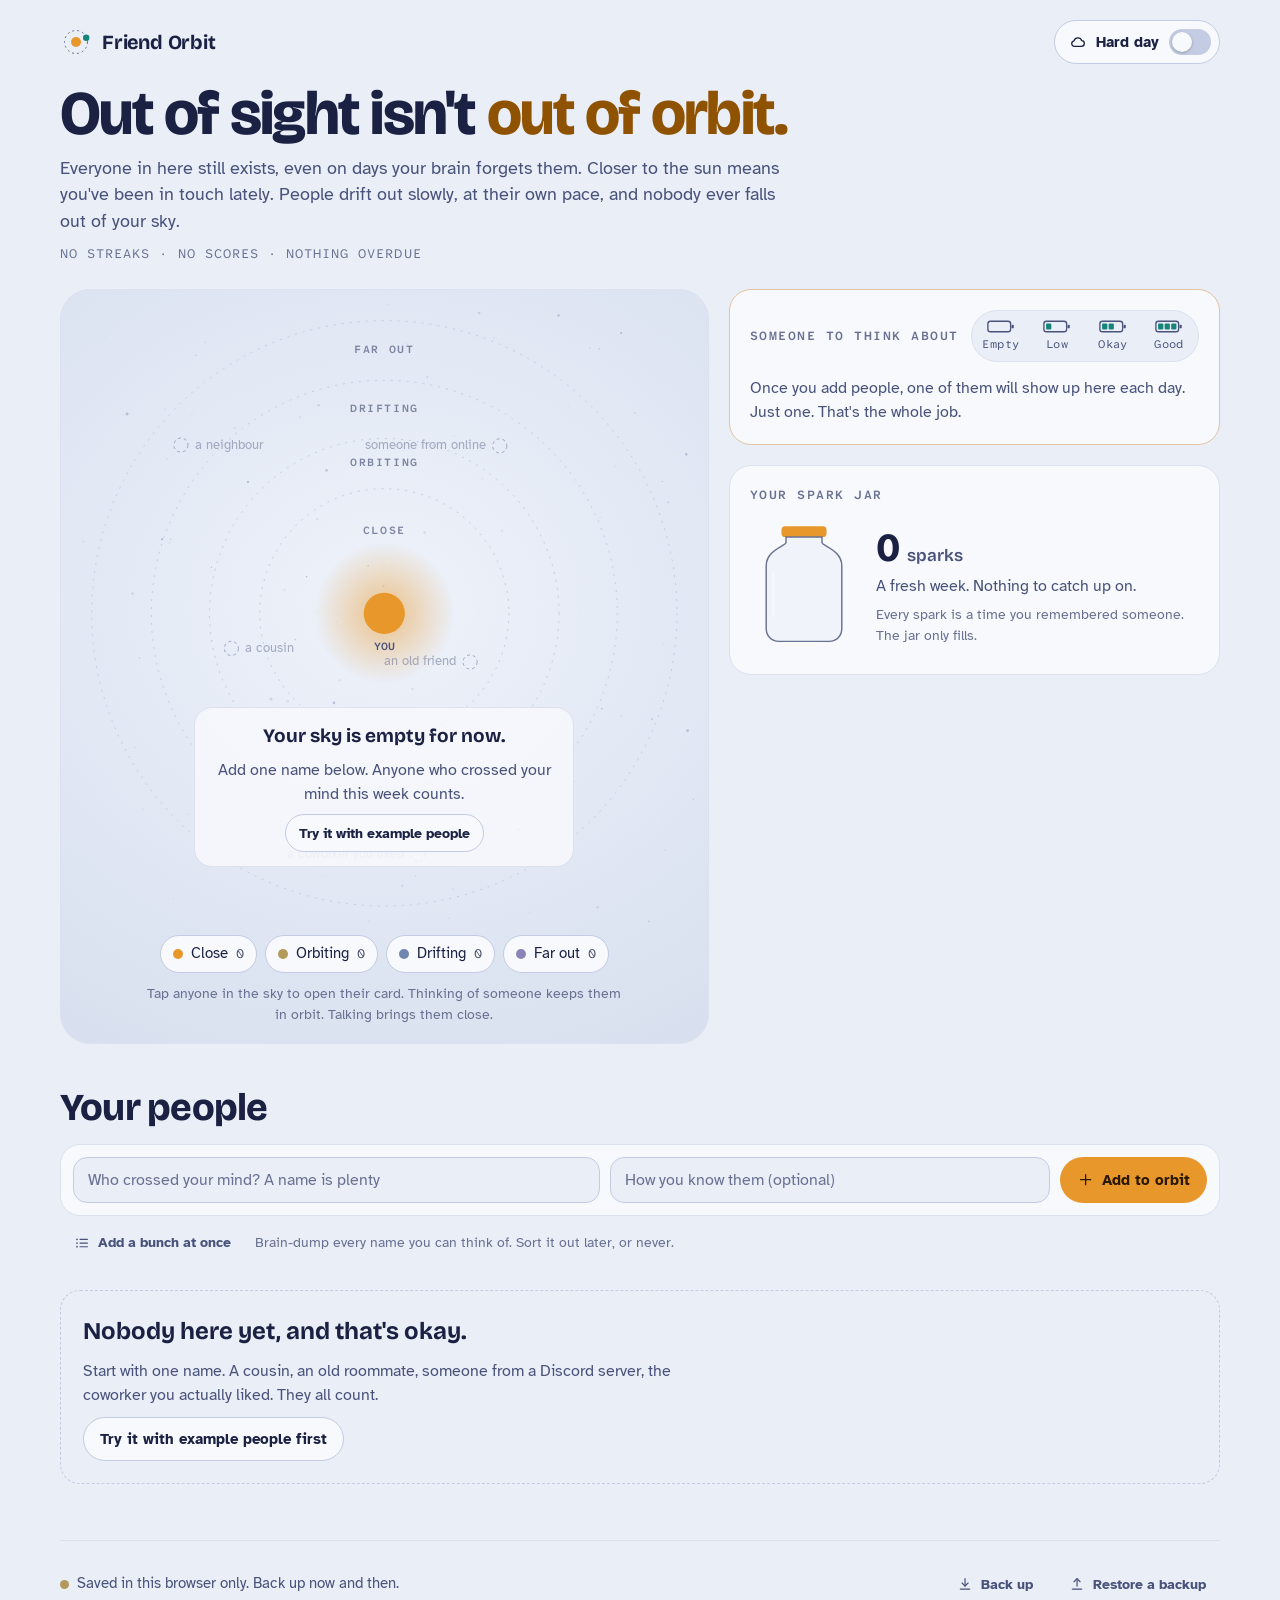
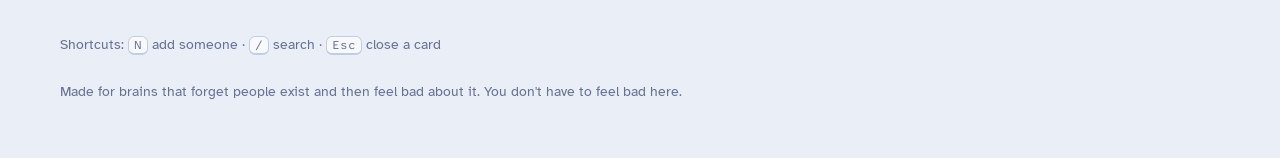
==== friend-orbit/index.html @ b27f3b79 "feat(friend-orbit): make it an installable offline app Turns Friend Orbit into a Progressive Web App" ====
<!DOCTYPE html>
<html lang="en">
<head>
<meta charset="UTF-8">
<meta name="viewport" content="width=device-width, initial-scale=1, viewport-fit=cover">
<meta name="description" content="A calm, shame-free friends list. Everyone orbits you, drifts slowly, and never falls out of your sky.">
<meta name="theme-color" media="(prefers-color-scheme: light)" content="#e9eef7">
<meta name="theme-color" media="(prefers-color-scheme: dark)" content="#0b1026">
<meta name="apple-mobile-web-app-capable" content="yes">
<meta name="mobile-web-app-capable" content="yes">
<meta name="apple-mobile-web-app-title" content="Friend Orbit">
<meta name="apple-mobile-web-app-status-bar-style" content="default">
<link rel="manifest" href="manifest.webmanifest">
<link rel="icon" href="icons/icon.svg" type="image/svg+xml">
<link rel="icon" href="icons/icon-192.png" type="image/png" sizes="192x192">
<link rel="apple-touch-icon" href="icons/apple-touch-icon.png">
<title>Friend Orbit</title>
<link rel="preconnect" href="https://fonts.googleapis.com">
<link rel="preconnect" href="https://fonts.gstatic.com" crossorigin>
<link rel="stylesheet" href="https://fonts.googleapis.com/css2?family=Atkinson+Hyperlegible:ital,wght@0,400;0,700;1,400&family=Atkinson+Hyperlegible+Mono:wght@400;600&family=Bricolage+Grotesque:opsz,wght@12..96,400..800&display=swap">
<style>
/* Layout: the orbit map is the hero, one gentle nudge and the spark jar sit beside it,
   your people are listed below, and each person opens as a side sheet (a bottom sheet on phones). */
:root{
  --sky:#e9eef7; --sky-deep:#d8e0ef; --panel:#f7f9fd; --panel-2:#eef2fa;
  --ink:#1a2142; --ink-2:#48527a; --ink-3:#687191; --line:#c3cce2; --line-soft:#dbe1ee;
  --sun:#e8982a; --sun-ink:#2b1800; --sun-soft:#fbe6c4; --sun-text:#8f5200;
  --calm:#17847a; --calm-soft:#d3eeea; --rest:#6c64a0; --rest-soft:#e6e3f4;
  --danger:#a8414f;
  --z-close:#e8982a; --z-orbit:#b39a5c; --z-drift:#6f86b0; --z-far:#8a84b8;
  --sel-bg:#1f2a55; --sel-ink:#ffffff;
  --toast-bg:#1a2142; --toast-ink:#f2f4fb; --toast-act:#f6c46e;
  --star:#8d9ac2;
  --fs:58%; --fl:52%; --fl-soft:89%; --fl-ink:30%;
  --shadow:0 1px 2px rgb(26 33 66 / .06), 0 10px 28px rgb(26 33 66 / .09);
  --scrim:rgb(20 26 50 / .38);
  --font-display:"Bricolage Grotesque","Avenir Next","Segoe UI",system-ui,sans-serif;
  --font-body:"Atkinson Hyperlegible",Verdana,"Segoe UI",system-ui,sans-serif;
  --font-mono:"Atkinson Hyperlegible Mono",ui-monospace,"SF Mono",Menlo,Consolas,monospace;
}
@media (prefers-color-scheme: dark){
  :root:not([data-theme="light"]){
    --sky:#0b1026; --sky-deep:#070a1b; --panel:#131a37; --panel-2:#19224a;
    --ink:#eceffa; --ink-2:#b4bbd9; --ink-3:#8f98bd; --line:#2e3869; --line-soft:#222b56;
    --sun:#f4b44c; --sun-ink:#241500; --sun-soft:#3a2c16; --sun-text:#f7c76f;
    --calm:#6dd3c5; --calm-soft:#15383b; --rest:#aba4de; --rest-soft:#27244d;
    --danger:#f19aa6;
    --z-close:#f4b44c; --z-orbit:#d6c08a; --z-drift:#93a8d6; --z-far:#a9a3dc;
    --sel-bg:#3a4786; --sel-ink:#ffffff;
    --toast-bg:#27305f; --toast-ink:#eceffa; --toast-act:#f7c76f;
    --star:#dfe5ff;
    --fs:68%; --fl:70%; --fl-soft:25%; --fl-ink:84%;
    --shadow:0 1px 2px rgb(0 0 0 / .35), 0 12px 32px rgb(0 0 0 / .4);
    --scrim:rgb(3 5 16 / .62);
    color-scheme:dark;
  }
}
:root[data-theme="dark"]{
  --sky:#0b1026; --sky-deep:#070a1b; --panel:#131a37; --panel-2:#19224a;
  --ink:#eceffa; --ink-2:#b4bbd9; --ink-3:#8f98bd; --line:#2e3869; --line-soft:#222b56;
  --sun:#f4b44c; --sun-ink:#241500; --sun-soft:#3a2c16; --sun-text:#f7c76f;
  --calm:#6dd3c5; --calm-soft:#15383b; --rest:#aba4de; --rest-soft:#27244d;
  --danger:#f19aa6;
  --z-close:#f4b44c; --z-orbit:#d6c08a; --z-drift:#93a8d6; --z-far:#a9a3dc;
  --sel-bg:#3a4786; --sel-ink:#ffffff;
  --toast-bg:#27305f; --toast-ink:#eceffa; --toast-act:#f7c76f;
  --star:#dfe5ff;
  --fs:68%; --fl:70%; --fl-soft:25%; --fl-ink:84%;
  --shadow:0 1px 2px rgb(0 0 0 / .35), 0 12px 32px rgb(0 0 0 / .4);
  --scrim:rgb(3 5 16 / .62);
  color-scheme:dark;
}

*{box-sizing:border-box}
html{-webkit-text-size-adjust:100%}
body{margin:0;background:var(--sky);color:var(--ink);font-family:var(--font-body);font-size:16px;line-height:1.5}
[hidden]{display:none!important}
img,svg{max-width:100%}
button,input,select,textarea{font:inherit;color:inherit}
:focus-visible{outline:3px solid var(--sun);outline-offset:2px}
.sr{position:absolute!important;width:1px;height:1px;overflow:hidden;clip:rect(0 0 0 0);white-space:nowrap;margin:-1px;padding:0;border:0}
.ico{width:1.15em;height:1.15em;flex:none;fill:none;stroke:currentColor;stroke-width:1.8;stroke-linecap:round;stroke-linejoin:round;vertical-align:-.2em}

.wrap{max-width:1240px;margin:0 auto;padding-inline:clamp(16px,4vw,40px);padding-block:18px 56px}

/* top bar */
.top{display:flex;align-items:center;justify-content:space-between;gap:12px 16px;flex-wrap:wrap;padding-block:2px 18px}
.brand{display:flex;align-items:center;gap:10px;font-family:var(--font-display);font-weight:700;font-size:20px;letter-spacing:-.01em;font-variation-settings:"opsz" 28}
.brand svg{width:32px;height:32px}
.hard-toggle{display:inline-flex;align-items:center;gap:10px;min-height:44px;padding:6px 8px 6px 14px;border-radius:999px;border:1px solid var(--line);background:var(--panel);cursor:pointer;font-weight:700;font-size:15px}
.hard-toggle:hover{background:var(--panel-2)}
.hard-toggle[aria-checked="true"]{border-color:var(--calm);background:var(--calm-soft)}
.switch-ui{width:42px;height:26px;border-radius:999px;background:var(--line);position:relative;flex:none;transition:background .2s}
.switch-ui .knob,.switch .knob{position:absolute;top:3px;left:3px;width:20px;height:20px;border-radius:50%;background:var(--panel);box-shadow:0 1px 3px rgb(0 0 0 / .25);transition:transform .2s}
[aria-checked="true"] > .switch-ui{background:var(--calm)}
[aria-checked="true"] > .switch-ui .knob{transform:translateX(16px)}

/* intro */
.intro{display:grid;gap:10px;max-width:880px}
.intro h1{font-family:var(--font-display);font-weight:760;font-size:clamp(34px,5.6vw,62px);line-height:1.02;letter-spacing:-.028em;margin:0;text-wrap:balance;font-variation-settings:"opsz" 96}
.intro h1 em{font-style:normal;color:var(--sun-text)}
.intro p{margin:0;max-width:62ch;color:var(--ink-2);font-size:17.5px;text-wrap:pretty}
.intro .promise{font-family:var(--font-mono);font-size:13px;letter-spacing:.08em;text-transform:uppercase;color:var(--ink-3)}

/* stage */
.stage{display:grid;grid-template-columns:minmax(0,1.32fr) minmax(0,1fr);gap:20px;margin-top:26px;align-items:start}
.side{display:grid;gap:20px;min-width:0}
@media (max-width:940px){.stage{grid-template-columns:minmax(0,1fr)}}

.orbit-panel{position:relative;border-radius:30px;background:radial-gradient(115% 85% at 50% 42%,var(--panel-2),var(--sky-deep) 78%);border:1px solid var(--line-soft);padding:14px 14px 18px;min-width:0}
.orbit-box{position:relative;width:100%;max-width:660px;margin:0 auto;aspect-ratio:1/1}
#orbit{position:absolute;inset:0;width:100%;height:100%;display:block;touch-action:manipulation}
.orbit-tip{position:absolute;left:0;top:0;pointer-events:none;background:var(--panel);color:var(--ink);border:1px solid var(--line);border-radius:12px;padding:7px 11px;box-shadow:var(--shadow);font-size:14px;line-height:1.35;white-space:nowrap;z-index:2}
.orbit-tip b{display:block;font-family:var(--font-display);font-size:16px}
.orbit-tip span{color:var(--ink-2)}
.orbit-overlay{position:absolute;inset:auto 0 9% 0;display:flex;justify-content:center;padding-inline:12%;text-align:center;pointer-events:none}
.orbit-overlay > *{pointer-events:auto}
.ov-card{background:color-mix(in srgb,var(--panel) 88%,transparent);border:1px solid var(--line-soft);border-radius:18px;padding:14px 18px;display:grid;gap:8px;justify-items:center;max-width:380px}
.ov-card p{margin:0}
.ov-title{font-family:var(--font-display);font-weight:700;font-size:19px}
.ov-soft{color:var(--ink-2);font-family:var(--font-mono);font-size:14px;letter-spacing:.06em}
.breath{position:absolute;left:0;right:0;top:calc(50% + 17%);text-align:center;font-family:var(--font-mono);font-size:13px;letter-spacing:.16em;text-transform:uppercase;color:var(--sun-text);pointer-events:none}
.legend{display:flex;flex-wrap:wrap;gap:8px;justify-content:center;margin-top:12px}
.zchip{display:inline-flex;align-items:center;gap:8px;min-height:38px;padding:6px 12px;border-radius:999px;border:1px solid var(--line);background:var(--panel);cursor:pointer;font-size:14.5px}
.zchip:hover{background:var(--panel-2)}
.zchip[aria-pressed="true"]{background:var(--sel-bg);color:var(--sel-ink);border-color:var(--sel-bg)}
.zchip .n{font-family:var(--font-mono);font-variant-numeric:tabular-nums;font-size:13px;opacity:.8}
.zdot{width:10px;height:10px;border-radius:50%;background:var(--z-close);flex:none}
.z-orbit .zdot{background:var(--z-orbit)} .z-drift .zdot{background:var(--z-drift)} .z-far .zdot{background:var(--z-far)}
.orbit-note{font-size:14px;color:var(--ink-3);text-align:center;max-width:54ch;margin:10px auto 0}

/* generic surfaces and controls */
.card{background:var(--panel);border:1px solid var(--line-soft);border-radius:22px;padding:20px;min-width:0}
.eyebrow{font-family:var(--font-mono);font-size:12.5px;font-weight:600;letter-spacing:.12em;text-transform:uppercase;color:var(--ink-3);margin:0}
.fine{font-size:14px;color:var(--ink-3);margin:0}
.muted{color:var(--ink-2)}
.btn{display:inline-flex;align-items:center;justify-content:center;gap:8px;min-height:44px;padding:9px 16px;border-radius:999px;border:1px solid var(--line);background:var(--panel);color:var(--ink);font-weight:700;font-size:15px;cursor:pointer;transition:background .15s,transform .08s;text-decoration:none}
.btn:hover{background:var(--panel-2)}
.btn:active{transform:translateY(1px)}
.btn:disabled{opacity:.55;cursor:default}
.btn.primary{background:var(--sun);border-color:transparent;color:var(--sun-ink)}
.btn.primary:hover{filter:brightness(1.05);background:var(--sun)}
.btn.ghost{background:transparent;border-color:transparent;color:var(--ink-2)}
.btn.ghost:hover{background:var(--panel-2);color:var(--ink)}
.btn.small{min-height:38px;padding:6px 13px;font-size:14px}
.btn.danger{border-color:var(--danger);color:var(--danger);background:transparent}
.chips{display:flex;flex-wrap:wrap;gap:8px}
.chip{display:inline-flex;align-items:center;gap:7px;min-height:40px;padding:7px 13px;border-radius:999px;border:1px solid var(--line);background:transparent;color:var(--ink);font-size:14.5px;cursor:pointer;text-align:left;transition:background .15s}
.chip:hover{background:var(--panel-2)}
.chip[aria-pressed="true"],.chip[aria-checked="true"]{background:var(--sel-bg);color:var(--sel-ink);border-color:var(--sel-bg)}
.chip.small{min-height:34px;padding:5px 11px;font-size:13.5px}
.chip.liked::after{content:"";width:6px;height:6px;border-radius:50%;background:var(--calm);margin-left:2px}
.chip.kind .ico{color:hsl(var(--h,40) var(--fs) var(--fl))}
.chip.thought{border-color:color-mix(in srgb,var(--sun) 55%,var(--line));background:color-mix(in srgb,var(--sun-soft) 55%,transparent)}
.field{width:100%;min-width:0;min-height:46px;padding:10px 14px;border-radius:14px;border:1px solid var(--line);background:var(--sky);color:var(--ink);font-size:16px}
.field::placeholder{color:var(--ink-3)}
textarea.field{resize:vertical;line-height:1.45}
.icon-btn{display:inline-grid;place-items:center;width:44px;height:44px;border-radius:50%;border:1px solid transparent;background:transparent;color:var(--ink-2);cursor:pointer;flex:none}
.icon-btn:hover{background:var(--panel-2);color:var(--ink)}
.icon-btn.sm{width:36px;height:36px}
.row{display:flex;gap:8px;flex-wrap:wrap;align-items:center}

/* avatars */
.avatar{--sz:44px;position:relative;width:var(--sz);height:var(--sz);border-radius:50%;display:grid;place-items:center;flex:none;background:hsl(var(--h) var(--fs) var(--fl-soft));color:hsl(var(--h) var(--fs) var(--fl-ink));font-family:var(--font-display);font-weight:700;font-size:calc(var(--sz) * .36);letter-spacing:.01em;line-height:1}
.avatar.safe::after{content:"";position:absolute;inset:-4px;border-radius:50%;border:2px solid var(--calm)}
.avatar.resting{filter:saturate(.3);opacity:.75}

/* today */
.today{border-color:color-mix(in srgb,var(--sun) 40%,var(--line-soft));display:grid;gap:14px}
.today-head{display:flex;align-items:center;justify-content:space-between;gap:10px;flex-wrap:wrap}
.battery{display:flex;gap:4px;padding:3px;border-radius:999px;border:1px solid var(--line-soft);background:var(--sky)}
.bat{display:grid;justify-items:center;gap:1px;min-width:52px;min-height:44px;padding:5px 6px 4px;border-radius:14px;border:0;background:transparent;cursor:pointer;color:var(--ink-2);font-size:11.5px;font-family:var(--font-mono);letter-spacing:.04em}
.bat svg{width:28px;height:15px}
.bat .shell{fill:none;stroke:currentColor;stroke-width:1.5}
.bat .cap{fill:currentColor}
.bat .bar{fill:var(--calm)}
.bat:hover{background:var(--panel-2)}
.bat[aria-checked="true"]{background:var(--panel);color:var(--ink);box-shadow:0 1px 3px rgb(0 0 0 / .12)}
.t-who{display:flex;gap:14px;align-items:center;background:none;border:0;padding:0;cursor:pointer;text-align:left;color:inherit;border-radius:14px}
.t-name{font-family:var(--font-display);font-weight:720;font-size:28px;line-height:1.05;letter-spacing:-.015em;display:block}
.t-meta{display:block;color:var(--ink-2);font-size:14.5px;margin-top:3px}
.t-lines{display:grid;gap:6px;margin:0;padding:0;list-style:none}
.t-lines li{display:flex;gap:8px;align-items:baseline;font-size:15.5px}
.t-lines .k{font-family:var(--font-mono);font-size:12px;letter-spacing:.08em;text-transform:uppercase;color:var(--ink-3);flex:none;min-width:7.2em}
.t-do{display:grid;gap:8px}
.t-do .q{font-weight:700;margin:0}
.t-do .q span{font-weight:400;color:var(--ink-2)}
.t-done{display:flex;gap:10px;align-items:center;font-size:18px;margin:0}
.t-done .ico{color:var(--calm);width:1.4em;height:1.4em}
.soft-empty{margin:0;color:var(--ink-2);font-size:16px}

/* wins */
.wins{display:grid;gap:14px}
.wins-row{display:flex;gap:18px;align-items:center}
.jar{width:108px;flex:none}
.jar .glass{fill:color-mix(in srgb,var(--panel-2) 70%,transparent);stroke:var(--ink-3);stroke-width:1.6}
.jar .lid{fill:var(--sun);stroke:none}
.jar .shine{fill:none;stroke:var(--panel);stroke-width:3;stroke-linecap:round;opacity:.7}
.jar-star{fill:hsl(var(--h) var(--fs) var(--fl))}
.big-n{font-family:var(--font-display);font-weight:760;font-size:40px;line-height:1;letter-spacing:-.02em;font-variant-numeric:tabular-nums;margin:0}
.big-n small{font-size:17px;font-weight:600;color:var(--ink-2);letter-spacing:0}
.wins p{margin:0}
.upcoming{display:grid;gap:6px;border-top:1px solid var(--line-soft);padding-top:12px}
.up-item{display:flex;gap:10px;align-items:center;background:none;border:0;padding:4px 0;cursor:pointer;text-align:left;color:inherit;font-size:15px}
.up-item .ico{color:var(--sun-text)}

/* harbor (hard day) */
.harbor{display:grid;gap:14px;border-color:color-mix(in srgb,var(--calm) 45%,var(--line-soft))}
.harbor h2{font-family:var(--font-display);font-size:28px;line-height:1.1;margin:0;letter-spacing:-.015em}
.harbor p{margin:0}
.h-person{display:flex;align-items:center;gap:10px;justify-content:space-between;padding:8px 0;border-top:1px solid var(--line-soft)}
.h-open{display:flex;gap:12px;align-items:center;background:none;border:0;padding:0;cursor:pointer;text-align:left;color:inherit;min-width:0}
.h-open b{display:block}
.quote{margin:0;padding:12px 14px;border-radius:14px;background:var(--calm-soft);font-size:16px}

/* people */
.people{margin-top:44px}
.people-head{display:flex;justify-content:space-between;align-items:end;gap:12px;flex-wrap:wrap}
.people-head h2{font-family:var(--font-display);font-weight:760;font-size:clamp(28px,3.6vw,38px);letter-spacing:-.02em;margin:0;line-height:1.05}
.add{display:grid;grid-template-columns:minmax(0,1.2fr) minmax(0,1fr) auto;gap:10px;margin-top:16px;padding:12px;border-radius:20px;background:var(--panel);border:1px solid var(--line-soft)}
@media (max-width:720px){.add{grid-template-columns:minmax(0,1fr)}}
.add-more{display:flex;gap:10px;align-items:center;flex-wrap:wrap;margin-top:8px}
.dump{display:grid;gap:10px;margin-top:10px;padding:12px;border-radius:20px;background:var(--panel);border:1px dashed var(--line)}
.banner{display:flex;gap:12px;align-items:center;justify-content:space-between;flex-wrap:wrap;margin-top:14px;padding:12px 14px;border-radius:16px;background:var(--sun-soft);color:var(--ink);font-size:15px}
.banner p{margin:0;max-width:62ch}
.toolbar{display:flex;gap:10px;flex-wrap:wrap;align-items:center;margin-top:18px}
.search{position:relative;flex:1 1 240px;min-width:0}
.search .ico{position:absolute;left:14px;top:50%;transform:translateY(-50%);color:var(--ink-3)}
.search .field{padding-left:42px;background:var(--panel)}
.toolbar select.field{width:auto;background:var(--panel)}
.filter-note{margin:12px 0 0;font-size:14.5px;color:var(--ink-2);display:flex;gap:8px;align-items:center;flex-wrap:wrap}
.zone-h{display:flex;align-items:baseline;gap:10px;flex-wrap:wrap;margin:28px 0 12px}
.zone-h h3{font-family:var(--font-display);font-size:21px;margin:0;display:flex;align-items:center;gap:9px;letter-spacing:-.01em}
.zone-h .zdot{width:12px;height:12px}
.zone-h p{margin:0;color:var(--ink-3);font-size:14.5px}
.grid{display:grid;grid-template-columns:repeat(auto-fill,minmax(min(100%,292px),1fr));gap:12px}
.person{background:var(--panel);border:1px solid var(--line-soft);border-radius:18px;padding:12px;display:flex;flex-direction:column;gap:10px;min-width:0;transition:border-color .2s}
.person:hover{border-color:hsl(var(--h) var(--fs) var(--fl) / .6)}
.person.flash{animation:warm 1.6s ease}
@keyframes warm{0%{box-shadow:0 0 0 0 hsl(var(--h) var(--fs) var(--fl) / 0)}25%{box-shadow:0 0 0 7px hsl(var(--h) var(--fs) var(--fl) / .32)}100%{box-shadow:0 0 0 0 hsl(var(--h) var(--fs) var(--fl) / 0)}}
.p-open{display:flex;gap:12px;align-items:center;background:none;border:0;padding:2px;margin:0;cursor:pointer;text-align:left;color:inherit;border-radius:12px;width:100%}
.p-text{display:grid;gap:1px;min-width:0;flex:1}
.p-name{font-weight:700;font-size:17px;overflow-wrap:anywhere}
.p-pron{font-weight:400;font-size:13.5px;color:var(--ink-3)}
.p-how{font-size:14px;color:var(--ink-2);overflow-wrap:anywhere}
.p-last{font-size:13.5px;color:var(--ink-3);display:block}
.p-last > .ico{margin-right:5px}
.p-hint{margin:0;font-size:14.5px;color:var(--ink-2);padding:8px 10px;border-radius:12px;background:var(--panel-2);overflow-wrap:anywhere}
.p-hint b{font-family:var(--font-mono);font-size:11.5px;letter-spacing:.08em;text-transform:uppercase;color:var(--ink-3);font-weight:600;margin-right:4px}
.p-acts{display:flex;gap:8px;flex-wrap:wrap}
.p-logrow{display:flex;gap:6px;flex-wrap:wrap;padding-top:2px}
.tag{font-family:var(--font-mono);font-size:11px;letter-spacing:.08em;text-transform:uppercase;padding:2px 7px;border-radius:999px;background:var(--sun-soft);color:var(--sun-text);font-weight:600;vertical-align:2px}
.bd-badge{display:inline-flex;gap:4px;align-items:center;color:var(--sun-text);margin-left:8px;white-space:nowrap}
.meter{display:grid;justify-items:end;gap:2px;flex:none}
.meter svg{width:44px;height:13px}
.m-sun{fill:var(--sun)}
.m-line{stroke:var(--line);stroke-width:1.4;stroke-dasharray:2 3}
.m-dot{fill:hsl(var(--h) var(--fs) var(--fl))}
.m-lab{font-family:var(--font-mono);font-size:11px;letter-spacing:.06em;text-transform:uppercase;color:var(--ink-3)}
.empty{display:grid;gap:10px;justify-items:start;padding:22px;border-radius:20px;border:1px dashed var(--line);margin-top:18px}
.empty h3{font-family:var(--font-display);font-size:24px;margin:0}
.empty p{margin:0;max-width:60ch;color:var(--ink-2)}
.resting{margin-top:34px;border-top:1px solid var(--line-soft);padding-top:16px}
.resting summary{cursor:pointer;font-family:var(--font-display);font-weight:700;font-size:19px;display:flex;align-items:center;gap:8px;min-height:44px;list-style:none}
.resting summary::-webkit-details-marker{display:none}
.resting summary .ico{color:var(--rest)}
.resting summary .n{font-family:var(--font-mono);font-size:13px;color:var(--ink-3);font-weight:400}
.resting > p{margin:4px 0 12px}
.person.is-resting{background:var(--rest-soft);border-color:transparent}

/* footer */
.foot{margin-top:56px;padding-top:18px;border-top:1px solid var(--line-soft);display:grid;gap:12px}
.foot-row{display:flex;gap:12px;align-items:center;justify-content:space-between;flex-wrap:wrap}
.status{display:flex;gap:8px;align-items:center;font-size:14.5px;color:var(--ink-2)}
.status .dot{width:9px;height:9px;border-radius:50%;background:var(--ink-3)}
.status.ok .dot{background:var(--calm)}
.status.local .dot{background:var(--z-orbit)}
.keys{font-size:13.5px;color:var(--ink-3)}
kbd{font-family:var(--font-mono);font-size:12px;border:1px solid var(--line);border-bottom-width:2px;border-radius:6px;padding:0 5px;background:var(--panel)}

/* drawer */
.scrim{position:fixed;inset:0;background:var(--scrim);z-index:40;animation:fade .2s ease}
.drawer{position:fixed;z-index:50;top:0;right:0;bottom:0;width:min(540px,100%);background:var(--panel);border-left:1px solid var(--line);box-shadow:var(--shadow);overflow-y:auto;overscroll-behavior:contain;padding:calc(env(safe-area-inset-top,0px) + 16px) 22px calc(env(safe-area-inset-bottom,0px) + 30px);animation:slidein .28s cubic-bezier(.2,.8,.2,1)}
@media (max-width:640px){
  .drawer{top:auto;left:0;width:100%;max-height:92vh;max-height:92dvh;border-left:0;border-top:1px solid var(--line);border-radius:24px 24px 0 0;padding-inline:16px;animation-name:slideup}
}
@keyframes fade{from{opacity:0}}
@keyframes slidein{from{transform:translateX(40px);opacity:0}}
@keyframes slideup{from{transform:translateY(60px);opacity:0}}
.d-head{display:flex;gap:14px;align-items:flex-start}
.d-id{flex:1;min-width:0;display:grid;gap:4px}
.d-name{width:100%;font-family:var(--font-display);font-weight:760;font-size:30px;letter-spacing:-.02em;line-height:1.1;border:1px solid transparent;border-radius:10px;background:transparent;padding:2px 6px;margin-left:-6px}
.d-name:hover,.bare:hover{border-color:var(--line-soft)}
.d-name:focus,.bare:focus{border-color:var(--line);background:var(--sky);outline:none}
.d-sub{display:flex;gap:6px;flex-wrap:wrap}
.bare{min-width:0;border:1px solid transparent;border-radius:9px;background:transparent;padding:4px 6px;margin-left:-6px;font-size:15px;color:var(--ink-2)}
.bare.pron{width:9.5em}
.bare.grow{flex:1 1 12em}
.bare::placeholder{color:var(--ink-3)}
.d-example{margin:12px 0 0;padding:10px 12px;border-radius:12px;background:var(--sun-soft);font-size:14.5px}
.d-status{display:grid;grid-template-columns:auto minmax(0,1fr);gap:4px 14px;align-items:center;margin-top:16px;padding:14px;border-radius:16px;background:var(--panel-2)}
.d-status p{margin:0}
.d-status .fine{grid-column:1/-1}
.d-sec{padding-block:18px;border-top:1px solid var(--line-soft);display:grid;gap:10px}
.d-sec:first-of-type{margin-top:16px}
.d-grid{grid-template-columns:minmax(0,1fr) minmax(0,1fr);gap:14px}
.d-grid > div{display:grid;gap:8px;min-width:0}
@media (max-width:480px){.d-grid{grid-template-columns:minmax(0,1fr)}}
.bd{display:grid;grid-template-columns:minmax(0,1.4fr) minmax(0,1fr);gap:8px}
.ideas{display:grid;gap:8px}
.idea{display:flex;gap:10px;align-items:flex-start;justify-content:space-between;padding:10px 10px 10px 14px;border-radius:14px;background:var(--panel-2)}
.idea p{margin:0;font-size:15.5px;overflow-wrap:anywhere;user-select:text}
.idea.ai{background:color-mix(in srgb,var(--calm-soft) 70%,var(--panel-2))}
.draft-box{display:grid;gap:8px;justify-items:start;margin-top:4px}
.pulse{animation:breathe 1.6s ease-in-out infinite}
@keyframes breathe{50%{opacity:.45}}
.lst{list-style:none;margin:0;padding:0;display:grid;gap:4px}
.lst li{display:flex;gap:8px;align-items:center;justify-content:space-between;padding:4px 4px 4px 12px;border-radius:12px;background:var(--panel-2);overflow-wrap:anywhere}
.add-line{display:flex;gap:8px}
.add-line .field{min-height:42px}
.swatches{display:flex;flex-wrap:wrap;gap:8px}
.swatch{width:36px;height:36px;border-radius:50%;border:3px solid var(--panel);background:hsl(var(--h) var(--fs) var(--fl));cursor:pointer;box-shadow:0 0 0 1px var(--line)}
.swatch[aria-pressed="true"]{box-shadow:0 0 0 2px var(--ink)}
.glyph-l{display:flex;gap:10px;align-items:center;font-size:14.5px;color:var(--ink-2)}
.glyph-l .field{width:5.5em;text-align:center;min-height:42px}
.switch-row{display:flex;gap:14px;align-items:center;justify-content:space-between}
.sw-t{margin:0 0 2px;font-weight:700;display:flex;gap:8px;align-items:center}
.switch{position:relative;width:52px;height:30px;border-radius:999px;border:0;background:var(--line);cursor:pointer;flex:none;padding:0}
.switch .knob{top:4px;left:4px;width:22px;height:22px}
.switch[aria-checked="true"]{background:var(--calm)}
.switch[aria-checked="true"] .knob{transform:translateX(22px)}
.timeline{list-style:none;margin:0;padding:0;display:grid;gap:2px}
.tl{display:flex;gap:12px;align-items:flex-start;padding:8px 0}
.tl-ico{width:34px;height:34px;border-radius:50%;display:grid;place-items:center;background:hsl(var(--h) var(--fs) var(--fl-soft));color:hsl(var(--h) var(--fs) var(--fl-ink));flex:none}
.tl-body{flex:1;min-width:0}
.tl-body p{margin:0}
.tl time{color:var(--ink-3);font-size:14px;margin-left:4px}
.tl-note{color:var(--ink-2);font-size:15px;overflow-wrap:anywhere}
.note-form{display:grid;gap:8px;padding:12px;border-radius:14px;background:var(--calm-soft)}
.note-form label{font-weight:700}
.note-form .row .field{flex:1 1 14em}
.d-danger{justify-items:start}
.d-danger p{margin:0}

/* toast */
.toast{position:fixed;left:50%;bottom:calc(env(safe-area-inset-bottom,0px) + 18px);transform:translateX(-50%);z-index:60;display:flex;align-items:center;gap:6px;max-width:calc(100% - 32px);width:max-content;padding:8px 8px 8px 18px;border-radius:18px;background:var(--toast-bg);color:var(--toast-ink);box-shadow:var(--shadow);font-size:15.5px}
.toast.in{animation:toastin .25s cubic-bezier(.2,.8,.2,1)}
@keyframes toastin{from{transform:translate(-50%,16px);opacity:0}}
.toast span{padding-right:6px}
.toast button{border:0;background:transparent;color:var(--toast-act);font-weight:700;cursor:pointer;min-height:40px;padding:6px 10px;border-radius:12px;white-space:nowrap}
.toast button:hover{background:rgb(255 255 255 / .08)}

/* hard day mode */
body.hardday .hide-hard{display:none!important}
body:not(.hardday) .only-hard{display:none!important}

@media (max-width:560px){
  .intro p{font-size:16.5px}
  .t-name{font-size:24px}
  .card{padding:16px}
  .orbit-panel{padding:8px 8px 14px;border-radius:24px}
  .bat{min-width:44px}
}
@media (prefers-reduced-motion: reduce){
  *,*::before,*::after{animation-duration:.01ms!important;animation-iteration-count:1!important;transition-duration:.01ms!important}
}
</style>
<style>
/* App shell: keep content clear of notches and system bars when installed. */
html{background:var(--sky)}
:root{padding:env(safe-area-inset-top,0px) env(safe-area-inset-right,0px) env(safe-area-inset-bottom,0px) env(safe-area-inset-left,0px)}
</style>
</head>
<body>
<svg width="0" height="0" style="position:absolute" aria-hidden="true" focusable="false">
  <defs>
    <symbol id="i-spark" viewBox="0 0 24 24"><path fill="currentColor" stroke="none" d="M12 2.8l2 6.2 6.2 2-6.2 2L12 19.2l-2-6.2-6.2-2 6.2-2z"/></symbol>
    <symbol id="i-in" viewBox="0 0 24 24"><path d="M14 4h4.5A1.5 1.5 0 0 1 20 5.5v13a1.5 1.5 0 0 1-1.5 1.5H14"/><path d="M3.5 12H14"/><path d="M10 8l4 4-4 4"/></symbol>
    <symbol id="i-heart" viewBox="0 0 24 24"><path d="M12 20s-7.5-4.6-7.5-10.2A4.3 4.3 0 0 1 12 7.3a4.3 4.3 0 0 1 7.5 2.5C19.5 15.4 12 20 12 20z"/></symbol>
    <symbol id="i-bubble" viewBox="0 0 24 24"><path d="M5 5h14a1.5 1.5 0 0 1 1.5 1.5v8.5a1.5 1.5 0 0 1-1.5 1.5h-9l-4.5 3.5v-3.5H5A1.5 1.5 0 0 1 3.5 15V6.5A1.5 1.5 0 0 1 5 5z"/></symbol>
    <symbol id="i-mic" viewBox="0 0 24 24"><rect x="9" y="3" width="6" height="11" rx="3"/><path d="M5.5 11a6.5 6.5 0 0 0 13 0"/><path d="M12 17.5V21"/></symbol>
    <symbol id="i-game" viewBox="0 0 24 24"><path d="M7 8h10a4 4 0 0 1 4 4v1.5a3 3 0 0 1-5.4 1.8L14.5 14h-5l-1.1 1.3A3 3 0 0 1 3 13.5V12a4 4 0 0 1 4-4z"/><path d="M7.5 10.2v3.4M5.8 11.9h3.4"/><path d="M15.5 11h.01M17.3 12.8h.01" stroke-width="2.4"/></symbol>
    <symbol id="i-phone" viewBox="0 0 24 24"><path d="M6.5 3.5h3l1.5 4.5-2 1.3a10.5 10.5 0 0 0 5.7 5.7l1.3-2 4.5 1.5v3a2 2 0 0 1-2 2A15.5 15.5 0 0 1 4.5 5.5a2 2 0 0 1 2-2z"/></symbol>
    <symbol id="i-cup" viewBox="0 0 24 24"><path d="M4 9.5h12V14a5 5 0 0 1-5 5H9a5 5 0 0 1-5-5z"/><path d="M16 11h1.6a2.4 2.4 0 0 1 0 4.8h-2"/><path d="M8 3.5c-.9 1 .9 2 0 3.2M12 3.5c-.9 1 .9 2 0 3.2"/></symbol>
    <symbol id="i-anchor" viewBox="0 0 24 24"><circle cx="12" cy="5.5" r="2"/><path d="M12 7.5V20.5"/><path d="M5 13a7 7 0 0 0 14 0"/><path d="M8.5 11h7"/></symbol>
    <symbol id="i-moon" viewBox="0 0 24 24"><path d="M19.5 14.2A7.8 7.8 0 0 1 9.8 4.5a7.8 7.8 0 1 0 9.7 9.7z"/></symbol>
    <symbol id="i-cake" viewBox="0 0 24 24"><path d="M4 20.5h16"/><path d="M5.5 20.5V13h13v7.5"/><path d="M5.5 16.3c1.6 1 2.9 1 4.4 0 1.5-1 2.8-1 4.2 0 1.5 1 2.9 1 4.4 0"/><path d="M12 13V9.8"/><path d="M12 4.5c1 1.2 1 2.4 0 3-1-.6-1-1.8 0-3z"/></symbol>
    <symbol id="i-plus" viewBox="0 0 24 24"><path d="M12 5v14M5 12h14"/></symbol>
    <symbol id="i-x" viewBox="0 0 24 24"><path d="M6.5 6.5l11 11M17.5 6.5l-11 11"/></symbol>
    <symbol id="i-search" viewBox="0 0 24 24"><circle cx="11" cy="11" r="6.5"/><path d="M16 16l4.5 4.5"/></symbol>
    <symbol id="i-copy" viewBox="0 0 24 24"><rect x="8.5" y="8.5" width="11" height="11" rx="2"/><path d="M15.5 8.5V6A1.5 1.5 0 0 0 14 4.5H6A1.5 1.5 0 0 0 4.5 6v8A1.5 1.5 0 0 0 6 15.5h2.5"/></symbol>
    <symbol id="i-trash" viewBox="0 0 24 24"><path d="M4.5 7h15"/><path d="M9.5 7V4.5h5V7"/><path d="M6.5 7l1 12.5h9l1-12.5"/></symbol>
    <symbol id="i-down" viewBox="0 0 24 24"><path d="M12 4v11"/><path d="M7.5 10.5L12 15l4.5-4.5"/><path d="M5 19.5h14"/></symbol>
    <symbol id="i-up" viewBox="0 0 24 24"><path d="M12 15V4"/><path d="M7.5 8.5L12 4l4.5 4.5"/><path d="M5 19.5h14"/></symbol>
    <symbol id="i-check" viewBox="0 0 24 24"><path d="M5 12.5l4.5 4.5L19 7.5"/></symbol>
    <symbol id="i-shuffle" viewBox="0 0 24 24"><path d="M4 7h3.5c4 0 5 10 9 10H20"/><path d="M4 17h3.5c1.4 0 2.4-1.2 3.3-2.7M13.2 9.7C14.1 8.2 15.1 7 16.5 7H20"/><path d="M17.5 4.5L20 7l-2.5 2.5M17.5 14.5L20 17l-2.5 2.5"/></symbol>
    <symbol id="i-cloud" viewBox="0 0 24 24"><path d="M7 18.5h10a4 4 0 0 0 .6-8A5.5 5.5 0 0 0 7 11a3.8 3.8 0 0 0 0 7.5z"/></symbol>
    <symbol id="i-list" viewBox="0 0 24 24"><path d="M9 6.5h11M9 12h11M9 17.5h11"/><path d="M4.5 6.5h.01M4.5 12h.01M4.5 17.5h.01" stroke-width="2.6"/></symbol>
  </defs>
</svg>

<div class="wrap">
  <header class="top">
    <div class="brand">
      <svg viewBox="0 0 32 32" aria-hidden="true"><circle cx="16" cy="16" r="11.5" style="fill:none;stroke:var(--ink-3);stroke-dasharray:2 3"/><circle cx="16" cy="16" r="5" style="fill:var(--sun)"/><circle cx="26.2" cy="11.8" r="3.2" style="fill:var(--calm)"/></svg>
      <span>Friend Orbit</span>
    </div>
    <button id="hard-btn" class="hard-toggle" role="switch" aria-checked="false" data-act="hard-day">
      <svg class="ico"><use href="#i-cloud"/></svg>
      <span>Hard day</span>
      <span class="switch-ui"><span class="knob"></span></span>
    </button>
  </header>

  <section class="intro" aria-labelledby="intro-h">
    <h1 id="intro-h"><span class="hide-hard">Out of sight isn't <em>out of orbit.</em></span><span class="only-hard">Go easy. <em>Everyone's still here.</em></span></h1>
    <p class="hide-hard">Everyone in here still exists, even on days your brain forgets them. Closer to the sun means you've been in touch lately. People drift out slowly, at their own pace, and nobody ever falls out of your sky.</p>
    <p class="only-hard">Hard day mode is on. Only your safe people are lit up, and nothing on this page is asking anything of you.</p>
    <p class="promise hide-hard">No streaks · No scores · Nothing overdue</p>
  </section>

  <div class="stage">
    <section class="orbit-panel" aria-labelledby="orbit-h">
      <h2 id="orbit-h" class="sr">Your orbit</h2>
      <div class="orbit-box" id="orbit-box">
        <canvas id="orbit" role="img" aria-label="Orbit map of your people"></canvas>
        <div class="orbit-tip" id="orbit-tip" hidden></div>
        <div class="breath only-hard" id="breath" aria-hidden="true"></div>
        <div class="orbit-overlay" id="orbit-overlay"></div>
      </div>
      <div class="legend" id="legend" aria-label="Filter people by orbit ring"></div>
      <p class="orbit-note hide-hard">Tap anyone in the sky to open their card. Thinking of someone keeps them in orbit. Talking brings them close.</p>
    </section>

    <div class="side">
      <section class="card today hide-hard" id="today" aria-labelledby="today-h">
        <div class="today-head">
          <h2 id="today-h" class="eyebrow">Someone to think about</h2>
          <div class="battery" id="battery" role="radiogroup" aria-label="Your battery today"></div>
        </div>
        <div id="today-body" class="today-body" style="display:grid;gap:14px"></div>
      </section>

      <section class="card harbor only-hard" id="harbor" aria-labelledby="harbor-h">
        <p class="eyebrow">Hard day mode</p>
        <h2 id="harbor-h">Nothing here is urgent.</h2>
        <p class="muted">You don't have to reach out to anyone today. If you'd like some company, these are the people you marked as safe.</p>
        <div id="harbor-list"></div>
        <div style="display:grid;gap:8px">
          <p class="eyebrow">A message that asks for nothing</p>
          <p class="quote" id="harbor-quote">Rough day over here. No need to reply, I just wanted to say hi to someone I like.</p>
          <div class="row"><button class="btn small" data-act="copy-plain" data-text="Rough day over here. No need to reply, I just wanted to say hi to someone I like."><svg class="ico"><use href="#i-copy"/></svg> Copy it</button></div>
        </div>
        <p class="fine">If it's more than a hard day, you can talk to someone right now. In the US or Canada, call or text 988. In the UK or Ireland, call Samaritans on 116 123.</p>
        <div><button class="btn" data-act="hard-day">Back to everything</button></div>
      </section>

      <section class="card wins hide-hard" id="wins" aria-labelledby="wins-h">
        <h2 id="wins-h" class="eyebrow">Your spark jar</h2>
        <div class="wins-row">
          <svg class="jar" id="jar" viewBox="0 0 120 150" role="img" aria-label="Spark jar"></svg>
          <div style="display:grid;gap:6px;min-width:0">
            <p class="big-n" id="spark-n">0 <small>sparks</small></p>
            <p id="spark-week" class="muted"></p>
            <p class="fine">Every spark is a time you remembered someone. The jar only fills.</p>
          </div>
        </div>
        <div class="upcoming" id="upcoming" hidden></div>
      </section>
    </div>
  </div>

  <section class="people hide-hard" id="people" aria-labelledby="people-h">
    <div class="people-head">
      <div>
        <h2 id="people-h">Your people</h2>
        <p class="fine" id="people-count"></p>
      </div>
    </div>

    <form class="add" id="add-form" autocomplete="off">
      <label class="sr" for="add-name">Name</label>
      <input class="field" id="add-name" maxlength="60" placeholder="Who crossed your mind? A name is plenty">
      <label class="sr" for="add-how">How you know them</label>
      <input class="field" id="add-how" maxlength="80" placeholder="How you know them (optional)">
      <button class="btn primary" type="submit"><svg class="ico"><use href="#i-plus"/></svg> Add to orbit</button>
    </form>
    <div class="add-more">
      <button class="btn ghost small" type="button" data-act="dump-toggle" aria-expanded="false" aria-controls="dump"><svg class="ico"><use href="#i-list"/></svg> Add a bunch at once</button>
      <span class="fine">Brain-dump every name you can think of. Sort it out later, or never.</span>
    </div>
    <form class="dump" id="dump" hidden>
      <label for="dump-text" class="eyebrow">One name per line, or separated by commas</label>
      <textarea class="field" id="dump-text" rows="4" placeholder="Sam&#10;Auntie Rose&#10;that guy from the Friday game nights"></textarea>
      <div class="row"><button class="btn primary small" type="submit">Add everyone</button><span class="fine">People already in your orbit are skipped.</span></div>
    </form>

    <div class="banner" id="example-banner" hidden>
      <p id="example-text"></p>
      <button class="btn small" data-act="clear-examples">Clear example people</button>
    </div>

    <div class="toolbar" id="toolbar">
      <div class="search">
        <svg class="ico"><use href="#i-search"/></svg>
        <label class="sr" for="search">Search your people</label>
        <input class="field" id="search" type="search" placeholder="Search names, notes, circles">
      </div>
      <label class="sr" for="sort">Sort people</label>
      <select class="field" id="sort">
        <option value="wave">Could use a wave first</option>
        <option value="orbit">Closest first</option>
        <option value="az">A to Z</option>
        <option value="new">Newest added</option>
      </select>
    </div>
    <div class="chips" id="circle-chips" style="margin-top:10px"></div>
    <p class="filter-note" id="filter-note" hidden></p>

    <div id="people-list"></div>

    <details class="resting" id="resting" hidden>
      <summary><svg class="ico"><use href="#i-moon"/></svg> Resting <span class="n" id="resting-n"></span></summary>
      <p class="fine">People you've put down for now. They aren't suggested and don't show in your orbit. Nothing is deleted, and you can wake them any time.</p>
      <div class="grid" id="resting-list"></div>
    </details>
  </section>

  <footer class="foot">
    <div class="foot-row">
      <p class="status" id="status"><span class="dot"></span><span id="status-text">Connecting…</span></p>
      <div class="row">
        <button class="btn ghost small" data-act="backup"><svg class="ico"><use href="#i-down"/></svg> Back up</button>
        <button class="btn ghost small" data-act="import"><svg class="ico"><use href="#i-up"/></svg> Restore a backup</button>
        <input type="file" id="import-file" accept=".json,application/json" hidden>
      </div>
    </div>
    <p class="keys">Shortcuts: <kbd>N</kbd> add someone · <kbd>/</kbd> search · <kbd>Esc</kbd> close a card</p>
    <p class="fine">Made for brains that forget people exist and then feel bad about it. You don't have to feel bad here.</p>
  </footer>
</div>

<datalist id="circle-list"></datalist>
<div class="scrim" id="scrim" hidden></div>
<aside class="drawer" id="drawer" role="dialog" aria-modal="true" aria-labelledby="d-name" hidden></aside>
<div class="toast" id="toast" role="status" aria-live="polite" hidden></div>

<script>
(() => {
'use strict';

/* ---------- basics ---------- */
const DAY = 864e5;
const LS_KEY = 'friendOrbit.v1';
const PREF_KEY = 'friendOrbit.prefs.v1';
const $ = (s, r = document) => r.querySelector(s);
const $$ = (s, r = document) => [...r.querySelectorAll(s)];
const esc = v => String(v ?? '').replace(/[&<>"']/g, c => ({'&':'&amp;','<':'&lt;','>':'&gt;','"':'&quot;',"'":'&#39;'}[c]));
const clamp = (v, a, b) => Math.max(a, Math.min(b, v));
const sleep = ms => new Promise(r => setTimeout(r, ms));
const uid = p => p + '_' + Date.now().toString(36) + Math.random().toString(36).slice(2, 8);
const pad = n => String(n).padStart(2, '0');
const dayKey = (t = Date.now()) => { const d = new Date(t); return `${d.getFullYear()}-${pad(d.getMonth() + 1)}-${pad(d.getDate())}`; };
const startOfDay = t => { const d = new Date(t); d.setHours(0, 0, 0, 0); return d.getTime(); };
const daysBetween = (a, b) => Math.round((startOfDay(b) - startOfDay(a)) / DAY);
const ico = id => `<svg class="ico" aria-hidden="true"><use href="#${id}"/></svg>`;
const pickOne = arr => arr[Math.floor(Math.random() * arr.length)];
const reduceMotion = matchMedia('(prefers-reduced-motion: reduce)');
function hashStr(s){ let h = 2166136261; for (let i = 0; i < s.length; i++){ h ^= s.charCodeAt(i); h = Math.imul(h, 16777619); } return h >>> 0; }
function debounce(fn, ms){ let t = 0; return (...a) => { clearTimeout(t); t = setTimeout(() => fn(...a), ms); }; }

const MONTHS = ['January','February','March','April','May','June','July','August','September','October','November','December'];
const KINDS = {
  thought: {label:'Thought of them',       past:'Thought of them',      icon:'i-spark',  cost:0, contact:false},
  they:    {label:'They reached out',      past:'They reached out',     icon:'i-in',     cost:0, contact:true},
  react:   {label:'Sent a meme or a heart',past:'Sent a meme or heart', icon:'i-heart',  cost:1, contact:true},
  text:    {label:'Texted',                past:'Texted',               icon:'i-bubble', cost:2, contact:true},
  voice:   {label:'Voice note',            past:'Sent a voice note',    icon:'i-mic',    cost:2, contact:true},
  game:    {label:'Gamed together',        past:'Gamed together',       icon:'i-game',   cost:3, contact:true},
  call:    {label:'Called',                past:'Called',               icon:'i-phone',  cost:3, contact:true},
  hang:    {label:'Hung out',              past:'Hung out',             icon:'i-cup',    cost:4, contact:true},
};
const KIND_ORDER = ['thought','react','text','voice','game','call','hang','they'];
const KIND_CHANNEL = {react:['memes','social'], text:['text'], voice:['voice'], game:['games'], call:['calls','video'], hang:['irl']};
const RHYTHMS = {
  weekly:   {days:7,   label:'Every week'},
  fortnight:{days:14,  label:'Every couple of weeks'},
  monthly:  {days:30,  label:'Every month or so'},
  seasonal: {days:90,  label:'Every few months'},
  whenever: {days:180, label:'Whenever'},
};
const CHANNELS = {text:'Texts', voice:'Voice notes', memes:'Memes', calls:'Calls', video:'Video chat', games:'Games', irl:'In person', letters:'Cards and letters', social:'Social media'};
const ENERGY = [
  {v:1, label:'Empty', hint:'Just remembering them counts today.'},
  {v:2, label:'Low',   hint:'Something tiny, like a heart or a meme.'},
  {v:3, label:'Okay',  hint:'Maybe a text or a voice note.'},
  {v:4, label:'Good',  hint:'Anything goes, if you feel like it.'},
];
const ZONES = [
  {key:'close', label:'Close',    blurb:'In touch lately',   max:0.5},
  {key:'orbit', label:'Orbiting', blurb:'Doing fine',        max:1},
  {key:'drift', label:'Drifting', blurb:'Could use a wave',  max:2},
  {key:'far',   label:'Far out',  blurb:'Still in your sky', max:Infinity},
];
const HUES = [198, 318, 150, 12, 252, 172, 28, 282, 222, 346];
const HUE_NAMES = {12:'coral', 28:'tangerine', 150:'green', 172:'teal', 198:'sky', 222:'blue', 252:'indigo', 282:'violet', 318:'orchid', 346:'rose'};
const APPROX = {week:4, month:24, months:100, ages:400};
const THOUGHT_LINES = ['Remembered {n}. That is the whole point.', '{n} stays in your orbit.', 'Noted. Thinking of someone counts.'];
const CONTACT_LINES = ['{n} is a little closer now.', 'That counts. It really does.', 'Small reach, real connection.', 'Done. That was a kind thing to do.', 'Nice. {n} just drifted closer.'];

/* ---------- prefs (this browser only) ---------- */
const prefs = (() => { try { return JSON.parse(localStorage.getItem(PREF_KEY) || '{}') || {}; } catch (e) { return {}; } })();
function savePrefs(){ try { localStorage.setItem(PREF_KEY, JSON.stringify(prefs)); } catch (e) {} }

/* ---------- state ---------- */
const state = {
  friends: new Map(),
  search: '', circle: 'all', zone: null, sort: prefs.sort || 'wave',
  expanded: new Set(),
  openId: null, openSection: null, noteFor: null, showAllLog: false, confirmDelete: false,
  energy: (prefs.energy && prefs.energy.date === dayKey()) ? prefs.energy.v : null,
  hardDay: !!prefs.hardDay,
  sample: null, sampleOff: false, downloads: null,
};
let draft = null;

/* ---------- friend model ---------- */
function first(f){ return f.name.trim().split(/\s+/)[0]; }
function initials(f){
  const p = f.name.trim().split(/\s+/);
  const a = Array.from(p[0] || '')[0] || '';
  const b = p.length > 1 ? (Array.from(p[p.length - 1])[0] || '') : '';
  return (a + b).toUpperCase() || '?';
}
function normFriend(raw){
  if (!raw || typeof raw !== 'object') return null;
  const str = (v, n) => String(v ?? '').trim().slice(0, n);
  const num = v => (typeof v === 'number' && isFinite(v)) ? v : null;
  const name = str(raw.name, 60);
  if (!name) return null;
  const okId = v => typeof v === 'string' && /^[A-Za-z0-9_\-.~:@+]{1,80}$/.test(v) && v !== '.' && v !== '..';
  const id = okId(raw.id) ? raw.id : uid('f');
  const items = (v, n) => Array.isArray(v) ? v.filter(x => x && typeof x.text === 'string' && x.text.trim()).slice(0, n)
    .map(x => ({id: typeof x.id === 'string' ? x.id.slice(0, 40) : uid('n'), text: str(x.text, 160)})) : [];
  const log = Array.isArray(raw.log) ? raw.log.filter(l => l && KINDS[l.kind] && num(l.at) !== null).slice(0, 200)
    .map(l => ({id: typeof l.id === 'string' ? l.id.slice(0, 40) : uid('l'), kind: l.kind, at: l.at, note: str(l.note, 280)})) : [];
  log.sort((a, b) => b.at - a.at);
  const bd = raw.birthday && num(raw.birthday.m) !== null && num(raw.birthday.d) !== null
    ? {m: clamp(Math.round(raw.birthday.m), 1, 12), d: clamp(Math.round(raw.birthday.d), 1, 31)} : null;
  const hue = num(raw.hue);
  return {
    id, name,
    pronouns: str(raw.pronouns, 30), how: str(raw.how, 80), circle: str(raw.circle, 30).toLowerCase(),
    hue: hue !== null ? ((Math.round(hue) % 360) + 360) % 360 : HUES[hashStr(id) % HUES.length],
    glyph: Array.from(str(raw.glyph, 8)).slice(0, 2).join(''),
    rhythm: RHYTHMS[raw.rhythm] ? raw.rhythm : 'monthly',
    channels: Array.isArray(raw.channels) ? [...new Set(raw.channels.filter(c => CHANNELS[c]))] : [],
    memories: items(raw.memories, 40), topics: items(raw.topics, 40), log,
    approxLast: num(raw.approxLast),
    birthday: bd,
    safe: !!raw.safe, resting: !!raw.resting, restNote: str(raw.restNote, 120),
    example: !!raw.example,
    createdAt: num(raw.createdAt) ?? Date.now(), updatedAt: num(raw.updatedAt) ?? Date.now(),
  };
}
function lastContactLog(f){ return f.log.find(l => KINDS[l.kind].contact) || null; }
function lastContact(f){
  const l = lastContactLog(f);
  let t = l ? l.at : null;
  if (f.approxLast !== null && (t === null || f.approxLast > t)) t = f.approxLast;
  return t;
}
function lastThought(f){ const l = f.log.find(x => x.kind === 'thought'); return l ? l.at : null; }
function rhythmDays(f){ return (RHYTHMS[f.rhythm] || RHYTHMS.monthly).days; }
/* 0 = just talked. 1 = one full "rhythm" has passed. Thinking of someone keeps them in orbit (never past 0.5 + a bit). */
function drift(f){
  const now = Date.now(), R = rhythmDays(f);
  const lc = lastContact(f), lt = lastThought(f);
  let d = lc === null ? 1.5 : (now - lc) / DAY / R;
  if (lt !== null) d = Math.min(d, 0.5 + (now - lt) / DAY / R);
  return Math.max(0, d);
}
const zoneOf = d => ZONES.find(z => d < z.max);
const rf = d => 0.17 + 0.77 * (1 - Math.exp(-0.75 * d));
function ago(t){
  const days = daysBetween(t, Date.now());
  if (days <= 0) return 'today';
  if (days === 1) return 'yesterday';
  if (days < 7) return `${days} days ago`;
  if (days < 11) return 'about a week ago';
  if (days < 26) return `${Math.round(days / 7)} weeks ago`;
  if (days < 45) return 'about a month ago';
  if (days < 320) return `${Math.max(2, Math.round(days / 30.4))} months ago`;
  if (days < 548) return 'about a year ago';
  return 'over a year ago';
}
function nextBirthday(f){
  if (!f.birthday) return null;
  const now = new Date(), y = now.getFullYear();
  let d = new Date(y, f.birthday.m - 1, f.birthday.d);
  if (startOfDay(d.getTime()) < startOfDay(now.getTime())) d = new Date(y + 1, f.birthday.m - 1, f.birthday.d);
  return {date: d, days: daysBetween(now.getTime(), d.getTime())};
}
function likesKind(f, k){ return (KIND_CHANNEL[k] || []).some(c => f.channels.includes(c)); }
const activeFriends = () => [...state.friends.values()].filter(f => !f.resting);
const allFriends = () => [...state.friends.values()];
const loggedToday = f => f.log.some(l => l.at >= startOfDay(Date.now()));

/* ---------- storage: your account (db) when available, this browser otherwise ---------- */
const Store = {
  mode: 'loading', note: '', db: null, gotFirst: false,
  dirty: new Set(), inflight: new Set(), workers: 0, retries: new Map(), soon: new Map(),
  pending(id){ return this.dirty.has(id) || this.inflight.has(id) || this.soon.has(id); },
  persist(id){
    if (this.mode === 'db'){ this.dirty.add(id); this.pump(); }
    else if (this.mode === 'local') this.saveLocal();
  },
  persistSoon(id){
    clearTimeout(this.soon.get(id));
    this.soon.set(id, setTimeout(() => { this.soon.delete(id); this.persist(id); }, 700));
  },
  pump(){
    while (this.workers < 3){
      const id = [...this.dirty].find(x => !this.inflight.has(x));
      if (!id) break;
      this.dirty.delete(id); this.inflight.add(id); this.workers++;
      this.writeOne(id).finally(() => { this.inflight.delete(id); this.workers--; this.pump(); });
    }
  },
  async writeOne(id){
    if (this.mode !== 'db') return;
    const f = state.friends.get(id);
    const ref = this.db.collection('friends').doc(id);
    try {
      if (f) await ref.set(JSON.parse(JSON.stringify(f)));
      else await ref.delete();
      this.retries.delete(id);
    } catch (e) {
      const code = e && e.code;
      const n = (this.retries.get(id) || 0) + 1;
      if ((code === 'unavailable' || code === 'resource_exhausted') && n <= 4){
        this.retries.set(id, n);
        await sleep(600 * n + Math.random() * 800);
        this.dirty.add(id);
      } else if (code === 'quota_exceeded'){
        toast('Your account storage for this page is full. Removing a few people or old examples will make room.');
      } else {
        this.fallbackLocal("Couldn't save to your account, so changes are being kept in this browser for now. A backup is a good idea.");
      }
    }
  },
  saveLocal: debounce(() => {
    try { localStorage.setItem(LS_KEY, JSON.stringify({v: 1, friends: allFriends()})); Store.localFail = false; }
    catch (e) { Store.localFail = true; renderStatus(); }
  }, 250),
  loadLocal(){
    try {
      const raw = localStorage.getItem(LS_KEY);
      if (raw){ const p = JSON.parse(raw); (p.friends || []).forEach(r => { const f = normFriend(r); if (f) state.friends.set(f.id, f); }); }
    } catch (e) {}
  },
  fallbackLocal(note){
    if (this.mode === 'local') return;
    if (this.unsub) try { this.unsub(); } catch (e) {}
    this.mode = 'local'; this.note = note; this.gotFirst = true;
    this.dirty.clear();
    this.saveLocal();
    renderAll();
  },
};
const isLoading = () => Store.mode === 'loading' || (Store.mode === 'db' && !Store.gotFirst);

function commit(f, {drawer = true} = {}){
  f.updatedAt = Date.now();
  state.friends.set(f.id, f);
  Store.persist(f.id);
  renderAll();
  if (drawer && state.openId === f.id) renderDrawer();
}
function edit(id, fn, opts){ const f = state.friends.get(id); if (!f) return null; fn(f); commit(f, opts); return f; }
const renderSoon = debounce(() => renderAll(), 250);

async function boot(){
  const hash = location.hash.slice(1);
  if (hash === 'hard-day'){ state.hardDay = true; prefs.hardDay = true; savePrefs(); }
  applyHardDay();
  renderAll();
  if (hash === 'add') setTimeout(() => $('#add-name').focus(), 60);
  const c = window.claude;
  if (!c || typeof c.use !== 'function'){ startLocal(''); return; }
  c.use('sample').then(s => { state.sample = s; if (state.openId) renderDrafts(); }).catch(() => {});
  c.use('downloads').then(d => { state.downloads = d; }).catch(() => {});
  let db = null, user = null;
  try { [db, user] = await Promise.all([c.use('db'), c.use('user')]); } catch (e) {}
  if (!db){ startLocal(''); return; }
  let owner = null;
  try { owner = user ? await user.isOwner() : null; } catch (e) {}
  if (owner === false){ startLocal('This orbit is private to the person who made it, so yours is kept in this browser.'); return; }
  startDb(db);
}
function startLocal(note){
  Store.mode = 'local'; Store.note = note; Store.loadLocal(); renderAll();
  try { if (navigator.storage && navigator.storage.persist) navigator.storage.persist().catch(() => {}); } catch (e) {}
}
function startDb(db){
  Store.mode = 'db'; Store.db = db;
  const wait = setTimeout(() => { if (!Store.gotFirst){ Store.gotFirst = true; renderAll(); } }, 6000);
  try {
    Store.unsub = db.collection('friends').onSnapshot(snap => {
      if (Store.mode !== 'db') return;
      let touchedOpen = false;
      for (const ch of snap.docChanges()){
        const id = ch.doc.id;
        if (Store.pending(id)) continue;
        if (ch.type === 'removed') state.friends.delete(id);
        else { const f = normFriend({...ch.doc.data(), id}); if (f) state.friends.set(id, f); }
        if (id === state.openId) touchedOpen = true;
      }
      if (!Store.gotFirst && (!snap.metadata.fromCache || snap.size > 0)){ Store.gotFirst = true; clearTimeout(wait); }
      renderAll();
      if (touchedOpen){
        if (!state.friends.has(state.openId)) closeDrawer();
        else if (!$('#drawer').contains(document.activeElement) || document.activeElement.tagName === 'BUTTON') renderDrawer();
      }
    }, () => Store.fallbackLocal("Lost the connection to your account. What you see is kept in this browser for now."));
  } catch (e) {
    clearTimeout(wait);
    startLocal('');
  }
}

/* ---------- orbit canvas ---------- */
const Orbit = (() => {
  const box = $('#orbit-box'), cv = $('#orbit'), ctx = cv.getContext('2d'), tip = $('#orbit-tip'), breathEl = $('#breath');
  let W = 0, H = 0, dpr = 1, R = 0, cx = 0, cy = 0, C = {};
  const bodies = new Map();
  let parts = [], stars = [], hover = null, pulse = null, over = false, ts = 1, t = 0, lastT = 0, lastDraw = 0, raf = 0;
  let ghosts = false, loading = true, dim = false, started = false, breathWord = '';

  function readColors(){
    const cs = getComputedStyle(document.documentElement), g = n => cs.getPropertyValue(n).trim();
    C = {sun: g('--sun'), ink: g('--ink'), ink2: g('--ink-2'), ink3: g('--ink-3'), line: g('--line'), calm: g('--calm'),
         halo: g('--panel-2'), star: g('--star'), fs: g('--fs'), fl: g('--fl'), body: g('--font-body'), mono: g('--font-mono')};
    draw();
  }
  const hsl = (h, a = 1) => `hsla(${h}, ${C.fs}, ${C.fl}, ${a})`;
  function hexA(hex, a){
    const m = /^#?([0-9a-f]{6})$/i.exec(hex || '');
    if (!m) return `rgba(232,152,42,${a})`;
    const n = parseInt(m[1], 16);
    return `rgba(${n >> 16 & 255},${n >> 8 & 255},${n & 255},${a})`;
  }
  function seedStars(){
    let s = 11; const rnd = () => (s = (s * 16807) % 2147483647) / 2147483647;
    stars = Array.from({length: 110}, () => ({x: rnd(), y: rnd(), r: .35 + rnd() * 1.1, a: .2 + rnd() * .55, sp: .3 + rnd() * 1.3, ph: rnd() * 6.28}));
  }
  function resize(){
    const r = cv.getBoundingClientRect();
    if (!r.width) return;
    dpr = Math.min(2, window.devicePixelRatio || 1);
    W = r.width; H = r.height;
    cv.width = Math.round(W * dpr); cv.height = Math.round(H * dpr);
    cx = W / 2; cy = H / 2; R = Math.min(W, H) / 2 - 6;
    draw();
  }
  const omega = r => (Math.PI * 2 / 420) * Math.pow(0.35 / Math.max(r, .2), 1.5);
  const scale = () => clamp(R / 300, .78, 1.2);

  function sync(list, opts){
    loading = opts.loading;
    const vis = list.filter(f => !f.resting).sort((a, b) => a.createdAt - b.createdAt || (a.id < b.id ? -1 : 1));
    const firstNames = {};
    vis.forEach(f => { const n = first(f).toLowerCase(); firstNames[n] = (firstNames[n] || 0) + 1; });
    const seen = new Set();
    vis.forEach((f, i) => {
      seen.add(f.id);
      const d = drift(f), target = rf(d);
      let b = bodies.get(f.id);
      if (!b){
        const instant = !started || reduceMotion.matches;
        b = {id: f.id, r: instant ? target : 1.1, a0: i * 2.39996323 + 0.7, ph: 0, alpha: instant ? 1 : 0, x: cx, y: cy};
        bodies.set(f.id, b);
      }
      const fn = first(f), words = f.name.trim().split(/\s+/);
      b.target = target; b.hue = f.hue; b.safe = f.safe; b.zone = zoneOf(d).key; b.f = f;
      b.label = firstNames[fn.toLowerCase()] > 1 && words.length > 1 ? `${fn} ${Array.from(words[words.length - 1])[0]}.` : fn;
    });
    for (const id of [...bodies.keys()]) if (!seen.has(id)) bodies.delete(id);
    ghosts = !loading && list.length === 0;
    if (!loading) started = true;
    if (hover && !bodies.has(hover)) setHover(null);
    kick();
  }

  function breath(){
    const p = t % 10;
    if (p < 4){ const x = p / 4; return {v: .5 - .5 * Math.cos(Math.PI * x), w: 'Breathe in'}; }
    const x = (p - 4) / 6; return {v: .5 + .5 * Math.cos(Math.PI * x), w: 'Breathe out'};
  }

  function draw(){
    if (!W || !C.sun) return;
    const S = scale();
    ctx.setTransform(dpr, 0, 0, dpr, 0, 0);
    ctx.clearRect(0, 0, W, H);
    const still = reduceMotion.matches;

    // background stars
    ctx.fillStyle = C.star;
    for (const s of stars){
      const tw = still ? 1 : .6 + .4 * Math.sin(t * s.sp + s.ph);
      ctx.globalAlpha = s.a * tw;
      ctx.beginPath(); ctx.arc(s.x * W, s.y * H, s.r, 0, 6.2832); ctx.fill();
    }
    ctx.globalAlpha = 1;

    // rings
    const bounds = [0.13, rf(0.5), rf(1), rf(2), 0.965];
    ctx.lineWidth = 1; ctx.strokeStyle = C.line; ctx.setLineDash([2, 6]);
    for (let i = 1; i < bounds.length; i++){ ctx.beginPath(); ctx.arc(cx, cy, bounds[i] * R, 0, 6.2832); ctx.stroke(); }
    ctx.setLineDash([]);
    ctx.font = `600 ${Math.round(10.5 * S)}px ${C.mono}`;
    ctx.textAlign = 'center'; ctx.textBaseline = 'middle';
    if ('letterSpacing' in ctx) ctx.letterSpacing = `${(1.6 * S).toFixed(1)}px`;
    ctx.fillStyle = C.ink3; ctx.globalAlpha = dim ? .35 : .85;
    ZONES.forEach((z, i) => ctx.fillText(z.label.toUpperCase(), cx, cy - ((bounds[i] + bounds[i + 1]) / 2) * R));
    if ('letterSpacing' in ctx) ctx.letterSpacing = '0px';
    ctx.globalAlpha = 1;

    // the sun (you)
    const br = dim ? breath() : {v: 0, w: ''};
    if (dim && !still && br.w !== breathWord){ breathWord = br.w; breathEl.textContent = br.w; }
    const sr = R * 0.068 * (1 + (still ? 0 : 0.42 * br.v));
    const glow = ctx.createRadialGradient(cx, cy, sr * .3, cx, cy, sr * 3.4);
    glow.addColorStop(0, hexA(C.sun, .5)); glow.addColorStop(1, hexA(C.sun, 0));
    ctx.fillStyle = glow; ctx.beginPath(); ctx.arc(cx, cy, sr * 3.4, 0, 6.2832); ctx.fill();
    ctx.fillStyle = C.sun; ctx.beginPath(); ctx.arc(cx, cy, sr, 0, 6.2832); ctx.fill();
    ctx.font = `600 ${Math.round(11 * S)}px ${C.mono}`; ctx.fillStyle = C.ink2;
    ctx.fillText('YOU', cx, cy + sr + 13 * S);

    // ghost friends when the sky is empty
    if (ghosts){
      const ghostNames = ['an old friend', 'a cousin', 'someone from online', 'a coworker you liked', 'a neighbour'];
      ctx.font = `${Math.round(12.5 * S)}px ${C.body}`;
      ghostNames.forEach((g, i) => {
        const a = i * 2.39996 + .5 + (still ? 0 : t * .01), r = rf([0.3, 0.8, 1.4, 2.3, 3.2][i]) * R;
        const x = cx + Math.cos(a) * r, y = cy + Math.sin(a) * r;
        ctx.globalAlpha = .55; ctx.strokeStyle = C.ink3; ctx.setLineDash([3, 3]);
        ctx.beginPath(); ctx.arc(x, y, 7 * S, 0, 6.2832); ctx.stroke(); ctx.setLineDash([]);
        ctx.fillStyle = C.ink3; ctx.textAlign = x > cx ? 'right' : 'left';
        ctx.fillText(g, x + (x > cx ? -14 : 14) * S, y);
      });
      ctx.globalAlpha = 1; ctx.textAlign = 'center';
    }

    // a faint thread from you to whoever is highlighted
    const focusId = hover || pulse;
    const fb = focusId && bodies.get(focusId);
    if (fb){
      ctx.strokeStyle = hsl(fb.hue, .55); ctx.lineWidth = 1.4; ctx.setLineDash([4, 5]);
      ctx.beginPath(); ctx.moveTo(cx, cy); ctx.lineTo(fb.x, fb.y); ctx.stroke(); ctx.setLineDash([]);
    }

    // friends
    const many = bodies.size > 26;
    for (const b of bodies.values()){
      const ang = b.a0 + b.ph, x = cx + Math.cos(ang) * b.r * R, y = cy + Math.sin(ang) * b.r * R;
      b.x = x; b.y = y;
      const hidden = dim && !b.safe;
      const isF = focusId === b.id;
      const rad = (isF ? 9.5 : 7) * S;
      ctx.globalAlpha = b.alpha * (hidden ? .14 : 1);
      if (isF || (dim && b.safe)){
        const g = ctx.createRadialGradient(x, y, 0, x, y, rad * 3.2);
        g.addColorStop(0, hsl(b.hue, .45)); g.addColorStop(1, hsl(b.hue, 0));
        ctx.fillStyle = g; ctx.beginPath(); ctx.arc(x, y, rad * 3.2, 0, 6.2832); ctx.fill();
      }
      if (b.safe){ ctx.strokeStyle = C.calm; ctx.lineWidth = 2 * S; ctx.beginPath(); ctx.arc(x, y, rad + 4 * S, 0, 6.2832); ctx.stroke(); }
      ctx.fillStyle = hsl(b.hue); ctx.beginPath(); ctx.arc(x, y, rad, 0, 6.2832); ctx.fill();
      if (!hidden && (!many || isF || b.zone === 'drift' || b.zone === 'far' || b.safe)){
        const right = x < cx + R * .55;
        ctx.font = `${isF ? 700 : 400} ${Math.round((isF ? 14 : 12.5) * S)}px ${C.body}`;
        ctx.textAlign = right ? 'left' : 'right'; ctx.textBaseline = 'middle';
        const lx = x + (right ? 1 : -1) * (rad + (b.safe ? 9 : 6) * S);
        ctx.lineJoin = 'round'; ctx.lineWidth = 4; ctx.strokeStyle = C.halo;
        ctx.strokeText(b.label, lx, y); ctx.fillStyle = isF ? C.ink : C.ink2; ctx.fillText(b.label, lx, y);
      }
    }
    ctx.globalAlpha = 1;

    // sparks
    for (const p of parts){
      const a = clamp(p.life / p.max, 0, 1), s = p.sz * (0.5 + a);
      ctx.globalAlpha = a; ctx.fillStyle = p.gold ? C.sun : hsl(p.hue);
      ctx.beginPath();
      ctx.moveTo(p.x, p.y - s * 2); ctx.lineTo(p.x + s * .5, p.y - s * .5); ctx.lineTo(p.x + s * 2, p.y); ctx.lineTo(p.x + s * .5, p.y + s * .5);
      ctx.lineTo(p.x, p.y + s * 2); ctx.lineTo(p.x - s * .5, p.y + s * .5); ctx.lineTo(p.x - s * 2, p.y); ctx.lineTo(p.x - s * .5, p.y - s * .5);
      ctx.closePath(); ctx.fill();
    }
    ctx.globalAlpha = 1;
    placeTip();
  }

  function frame(now){
    raf = 0;
    if (now - lastDraw < 30){ schedule(); return; }
    const dt = Math.min(.08, (now - (lastT || now)) / 1000);
    lastT = now; lastDraw = now;
    const still = reduceMotion.matches;
    ts += ((over ? 0 : 1) - ts) * Math.min(1, dt * 4);
    let busy = false;
    if (!still) t += dt;
    for (const b of bodies.values()){
      if (!still) b.ph += dt * ts * omega(b.r);
      const dr = b.target - b.r;
      if (Math.abs(dr) > .0008){ b.r += dr * Math.min(1, dt * 2.4); busy = true; } else b.r = b.target;
      if (b.alpha < 1){ b.alpha = Math.min(1, b.alpha + dt * 1.6); busy = true; }
    }
    for (const p of parts){ p.life -= dt; p.x += p.vx * dt; p.y += p.vy * dt; p.vx *= .95; p.vy *= .95; }
    parts = parts.filter(p => p.life > 0);
    draw();
    if (!still || busy || parts.length) schedule();
  }
  function schedule(){ if (!raf && !document.hidden) raf = requestAnimationFrame(frame); }
  function kick(){
    if (reduceMotion.matches){ for (const b of bodies.values()){ b.r = b.target; b.alpha = 1; } lastT = 0; draw(); }
    else schedule();
  }

  function hit(px, py){
    let best = null, bd = Infinity;
    for (const b of bodies.values()){
      if (dim && !b.safe) continue;
      const d = Math.hypot(b.x - px, b.y - py);
      if (d < bd){ bd = d; best = b; }
    }
    return best && bd < 24 ? best : null;
  }
  function setHover(id){
    if (hover === id) return;
    hover = id;
    cv.style.cursor = id ? 'pointer' : 'default';
    const b = id && bodies.get(id);
    if (b && b.f){
      const lc = lastContact(b.f), z = zoneOf(drift(b.f));
      tip.innerHTML = `<b>${esc(b.f.name)}</b><span>${esc(z.label)} · ${lc === null ? 'no contact logged yet' : 'last in touch ' + esc(ago(lc))}</span>`;
      tip.hidden = false;
    } else tip.hidden = true;
    kick(); draw();
  }
  function placeTip(){
    if (tip.hidden || !hover) return;
    const b = bodies.get(hover); if (!b) return;
    const tw = tip.offsetWidth, th = tip.offsetHeight;
    let x = clamp(b.x - tw / 2, 4, W - tw - 4), y = b.y - th - 18;
    if (y < 4) y = b.y + 18;
    tip.style.transform = `translate(${Math.round(x)}px, ${Math.round(y)}px)`;
  }
  const pos = e => { const r = cv.getBoundingClientRect(); return [e.clientX - r.left, e.clientY - r.top]; };
  cv.addEventListener('pointermove', e => { over = true; const b = hit(...pos(e)); setHover(b ? b.id : null); });
  cv.addEventListener('pointerleave', () => { over = false; setHover(null); schedule(); });
  cv.addEventListener('click', e => { const b = hit(...pos(e)); if (b) openDrawer(b.id); });

  function burst(id, big){
    const b = bodies.get(id);
    if (!b || reduceMotion.matches) return;
    const n = big ? 22 : 12;
    for (let i = 0; i < n; i++){
      const a = Math.random() * 6.2832, s = (big ? 90 : 50) * (.35 + Math.random());
      parts.push({x: b.x, y: b.y, vx: Math.cos(a) * s, vy: Math.sin(a) * s, life: .8 + Math.random() * .7, max: 1.5, hue: b.hue, gold: Math.random() < .35, sz: 1.6 + Math.random() * 2});
    }
    kick();
  }
  function setPulse(id){ if (pulse === id) return; pulse = id; kick(); draw(); }
  function setDim(on){ dim = on; breathWord = ''; breathEl.textContent = on && reduceMotion.matches ? 'Slow breath in. Longer breath out.' : ''; kick(); }

  seedStars();
  new ResizeObserver(resize).observe(box);
  matchMedia('(prefers-color-scheme: dark)').addEventListener('change', readColors);
  new MutationObserver(readColors).observe(document.documentElement, {attributes: true, attributeFilter: ['data-theme', 'class', 'style']});
  reduceMotion.addEventListener('change', () => { setDim(dim); kick(); });
  document.addEventListener('visibilitychange', () => { if (!document.hidden) kick(); });
  if (document.fonts && document.fonts.ready) document.fonts.ready.then(readColors);
  readColors(); resize();
  return {sync, burst, setPulse, setDim, kick};
})();

/* ---------- rendering ---------- */
function renderAll(){
  renderLegend();
  renderToday();
  renderWins();
  renderHarbor();
  renderPeople();
  renderStatus();
  renderOverlay();
  Orbit.sync(allFriends(), {loading: isLoading()});
}

function withFocus(container, fn){
  const a = document.activeElement;
  const key = a && container.contains(a) ? a.dataset.fk : null;
  fn();
  if (key){ const el = container.querySelector(`[data-fk="${CSS.escape(key)}"]`); if (el) el.focus({preventScroll: true}); }
}

function renderOverlay(){
  const el = $('#orbit-overlay');
  if (isLoading()) el.innerHTML = `<p class="ov-soft">Finding your people…</p>`;
  else if (!state.friends.size) el.innerHTML = `<div class="ov-card"><p class="ov-title">Your sky is empty for now.</p><p class="muted">Add one name below. Anyone who crossed your mind this week counts.</p><button class="btn small" data-act="examples">Try it with example people</button></div>`;
  else el.innerHTML = '';
}

function renderLegend(){
  const c = {close: 0, orbit: 0, drift: 0, far: 0};
  const act = activeFriends();
  act.forEach(f => c[zoneOf(drift(f)).key]++);
  withFocus($('#legend'), () => {
    $('#legend').innerHTML = ZONES.map(z => `<button class="zchip z-${z.key}" data-act="zone" data-zone="${z.key}" data-fk="zone:${z.key}" aria-pressed="${state.zone === z.key}"><span class="zdot"></span>${z.label}<span class="n">${c[z.key]}</span></button>`).join('');
  });
  $('#orbit').setAttribute('aria-label', act.length
    ? `Orbit map of ${act.length} ${act.length === 1 ? 'person' : 'people'}: ${ZONES.map(z => `${c[z.key]} ${z.label.toLowerCase()}`).join(', ')}. The list below has everyone.`
    : 'Orbit map. Nobody added yet.');
}

function batterySVG(v){
  const bars = [0, 1, 2, 3][v - 1];
  let s = `<svg viewBox="0 0 32 16" aria-hidden="true"><rect class="shell" x="1" y="2" width="26" height="12" rx="3"/><rect class="cap" x="28" y="6" width="2.6" height="4" rx="1"/>`;
  for (let i = 0; i < bars; i++) s += `<rect class="bar" x="${3.5 + i * 7.5}" y="4.5" width="6" height="7" rx="1.3"/>`;
  return s + '</svg>';
}
function renderBattery(){
  withFocus($('#battery'), () => {
    $('#battery').innerHTML = ENERGY.map(e => `<button class="bat" role="radio" aria-checked="${state.energy === e.v}" data-act="energy" data-v="${e.v}" data-fk="bat:${e.v}" title="${esc(e.hint)}">${batterySVG(e.v)}<span>${e.label}</span></button>`).join('');
  });
}

function todayPick(){
  const act = activeFriends();
  if (!act.length) return null;
  const tk = dayKey();
  if (prefs.pick && prefs.pick.date === tk){
    const f = state.friends.get(prefs.pick.id);
    if (f && !f.resting) return f;
  }
  const ranked = act.slice().sort((a, b) => drift(b) - drift(a) || a.name.localeCompare(b.name));
  const pool = ranked.slice(0, Math.min(5, ranked.length));
  const f = pool[hashStr(tk) % pool.length];
  prefs.pick = {date: tk, id: f.id}; savePrefs();
  return f;
}
function nextPick(){
  const act = activeFriends();
  if (act.length < 2) return;
  const tk = dayKey(), cur = prefs.pick && prefs.pick.id;
  const seen = new Set(prefs.seen && prefs.seen.date === tk ? prefs.seen.ids : []);
  seen.add(cur);
  const ranked = act.slice().sort((a, b) => drift(b) - drift(a) || a.name.localeCompare(b.name));
  let f = ranked.find(x => !seen.has(x.id));
  if (!f){ seen.clear(); seen.add(cur); f = ranked.find(x => !seen.has(x.id)); }
  prefs.seen = {date: tk, ids: [...seen]};
  prefs.pick = {date: tk, id: f.id}; savePrefs();
  renderToday();
  Orbit.setPulse(f.id); setTimeout(() => Orbit.setPulse(null), 2200);
}

function kindChip(f, k, extra = ''){
  const K = KINDS[k], like = likesKind(f, k);
  return `<button class="chip kind${k === 'thought' ? ' thought' : ''}${like ? ' liked' : ''}${extra}" style="--h:${f.hue}" data-act="log" data-id="${f.id}" data-kind="${k}" data-fk="log:${f.id}:${k}"${like ? ` title="${esc(first(f))} likes this"` : ''}>${ico(K.icon)} ${esc(K.label)}</button>`;
}
function avatar(f, size = 44){
  return `<span class="avatar${f.safe ? ' safe' : ''}${f.resting ? ' resting' : ''}" style="--h:${f.hue};--sz:${size}px" aria-hidden="true">${esc(f.glyph || initials(f))}</span>`;
}

function renderToday(){
  renderBattery();
  const el = $('#today-body');
  if (isLoading()){ el.innerHTML = `<p class="soft-empty">Finding your people…</p>`; return; }
  const f = todayPick();
  if (!f){
    el.innerHTML = state.friends.size
      ? `<p class="soft-empty">Everyone is resting right now. That's allowed.</p>`
      : `<p class="soft-empty">Once you add people, one of them will show up here each day. Just one. That's the whole job.</p>`;
    return;
  }
  const d = drift(f), z = zoneOf(d), lc = lastContact(f), lastLog = lastContactLog(f), n = first(f);
  const done = loggedToday(f);
  const bd = nextBirthday(f);
  const lines = [];
  if (bd && bd.days <= 14) lines.push(['Birthday', bd.days === 0 ? 'Today!' : `In ${bd.days} ${bd.days === 1 ? 'day' : 'days'} (${MONTHS[bd.date.getMonth()]} ${bd.date.getDate()})`]);
  if (lastLog && lastLog.note) lines.push(['Last time', lastLog.note]);
  if (f.topics[0]) lines.push(['Ask about', f.topics[0].text]);
  if (f.memories[0]) lines.push(['Remember', f.memories[0].text]);
  const who = `<button class="t-who" data-act="open" data-id="${f.id}" data-fk="t-open">${avatar(f, 58)}<span><span class="t-name">${esc(f.name)}</span><span class="t-meta">${[f.pronouns, f.how].filter(Boolean).map(esc).join(' · ') || 'Open their card'}</span></span></button>`;
  const status = `<p class="muted" style="margin:0"><b>${z.blurb}.</b> ${lc !== null ? `Last in touch ${ago(lc)}${lastLog && lastLog.at === lc ? ` (${KINDS[lastLog.kind].past.toLowerCase()})` : ', roughly'}.` : 'No contact logged yet.'}</p>`;
  const linesHTML = lines.length ? `<ul class="t-lines">${lines.map(([k, v]) => `<li><span class="k">${k}</span><span>${esc(v)}</span></li>`).join('')}</ul>` : '';
  withFocus(el, () => {
    if (done){
      const last = f.log[0];
      const replyNote = last && ['text', 'voice', 'react'].includes(last.kind)
        ? `<p class="fine">If they're slow to reply, it's almost always about their week, not about you.</p>` : '';
      el.innerHTML = `${who}
        <p class="t-done">${ico('i-check')} <span>You remembered <b>${esc(n)}</b> today.</span></p>
        ${replyNote}
        ${activeFriends().length > 1 ? `<div class="row"><button class="btn ghost small" data-act="next-pick" data-fk="t-next">${ico('i-shuffle')} Someone else? Totally optional.</button></div>` : ''}`;
      return;
    }
    const maxCost = state.energy === null ? 9 : state.energy === 4 ? 9 : state.energy - 1;
    const kinds = KIND_ORDER.filter(k => KINDS[k].cost <= maxCost);
    const e = ENERGY.find(x => x.v === state.energy);
    el.innerHTML = `${who}${status}${linesHTML}
      <div class="t-do">
        <p class="q">What feels doable? <span>${e ? esc(e.hint) : 'Set your battery above and this list shrinks to fit.'}</span></p>
        <div class="chips">${kinds.map(k => kindChip(f, k)).join('')}</div>
      </div>
      <div class="row">
        <button class="btn small" data-act="say" data-id="${f.id}" data-fk="t-say">${ico('i-bubble')} What could I say?</button>
        ${activeFriends().length > 1 ? `<button class="btn ghost small" data-act="next-pick" data-fk="t-next">${ico('i-shuffle')} Someone else</button>` : ''}
      </div>
      <p class="fine">Skipping is fine. It doesn't mean anything about them or you.</p>`;
  });
}

const JAR_SLOTS = (() => {
  const s = []; let row = 0;
  for (let y = 127; y >= 58; y -= 8.4, row++){
    for (let x = 27 + (row % 2 ? 4.5 : 0); x <= 94; x += 9){
      const j = hashStr(`${x.toFixed(1)}:${y.toFixed(1)}`);
      s.push([x + ((j % 5) - 2) * .45, y + (((j >> 4) % 5) - 2) * .45, (j >> 8) % 360]);
    }
  }
  return s;
})();
function renderWins(){
  const now = Date.now(), wk = now - 7 * DAY;
  let total = 0, week = 0; const people = new Set(), sparks = [];
  for (const f of state.friends.values()) for (const l of f.log){
    total++; sparks.push({at: l.at, hue: f.hue});
    if (l.at >= wk){ week++; people.add(f.id); }
  }
  sparks.sort((a, b) => a.at - b.at);
  const shown = sparks.slice(-JAR_SLOTS.length);
  let jar = `<rect class="lid" x="35" y="8" width="50" height="12" rx="4"/>
    <path class="glass" d="M40 20v6c0 4-22 8-22 26v70c0 8 6 14 14 14h56c8 0 14-6 14-14V52c0-18-22-22-22-26v-6z"/>
    <defs><path id="jar-star" d="M0-4.4 1.2-1.2 4.4 0 1.2 1.2 0 4.4-1.2 1.2-4.4 0-1.2-1.2z"/></defs>`;
  shown.forEach((s, i) => { const [x, y, rot] = JAR_SLOTS[i]; jar += `<use href="#jar-star" class="jar-star" style="--h:${s.hue}" transform="translate(${x.toFixed(1)} ${y.toFixed(1)}) rotate(${rot % 45})"/>`; });
  jar += `<path class="shine" d="M26 60v48"/>`;
  $('#jar').innerHTML = jar;
  $('#jar').setAttribute('aria-label', `Spark jar holding ${total} ${total === 1 ? 'spark' : 'sparks'}`);
  $('#spark-n').innerHTML = `${total} <small>${total === 1 ? 'spark' : 'sparks'}</small>`;
  $('#spark-week').textContent = isLoading() ? '' : week
    ? `This week you remembered ${people.size} ${people.size === 1 ? 'person' : 'people'}${week > people.size ? `, ${week} times` : ''}.`
    : 'A fresh week. Nothing to catch up on.';

  const ups = activeFriends().map(f => ({f, b: nextBirthday(f)})).filter(x => x.b && x.b.days <= 21).sort((a, b) => a.b.days - b.b.days);
  const up = $('#upcoming');
  up.hidden = !ups.length;
  up.innerHTML = ups.length ? `<p class="eyebrow">Coming up</p>` + ups.map(({f, b}) =>
    `<button class="up-item" data-act="open" data-id="${f.id}">${ico('i-cake')}<span><b>${esc(first(f))}'s birthday</b> · ${b.days === 0 ? 'today' : b.days === 1 ? 'tomorrow' : `in ${b.days} days`} (${MONTHS[b.date.getMonth()].slice(0, 3)} ${b.date.getDate()})</span></button>`).join('') : '';
}

function renderHarbor(){
  const safe = activeFriends().filter(f => f.safe);
  withFocus($('#harbor-list'), () => {
    $('#harbor-list').innerHTML = safe.length
      ? safe.map(f => `<div class="h-person"><button class="h-open" data-act="open" data-id="${f.id}" data-fk="h:${f.id}">${avatar(f, 40)}<span><b>${esc(f.name)}</b><span class="fine">${esc(lastLineText(f))}</span></span></button>${kindChip(f, 'text', ' small')}</div>`).join('')
      : `<p class="fine">You haven't marked anyone as safe yet. You can do that on anyone's card, whenever you're ready. It's okay if that's no one right now.</p>`;
  });
}

function lastLineText(f){
  const l = lastContactLog(f), lc = lastContact(f), lt = lastThought(f);
  if (lt !== null && daysBetween(lt, Date.now()) === 0 && (lc === null || daysBetween(lc, Date.now()) > 0)) return 'Thought of them today';
  if (l && l.at === lc) return `${KINDS[l.kind].past} · ${ago(lc)}`;
  if (lc !== null) return `Roughly ${ago(lc)}`;
  return 'No contact logged yet';
}
function meter(d){
  const z = zoneOf(d), x = 11 + 27 * clamp((rf(d) - .17) / .78, 0, 1);
  return `<span class="meter" title="${z.label}"><svg viewBox="0 0 44 13" aria-hidden="true"><circle cx="5" cy="6.5" r="3.8" class="m-sun"/><line x1="11" y1="6.5" x2="42" y2="6.5" class="m-line"/><circle cx="${x.toFixed(1)}" cy="6.5" r="3.6" class="m-dot"/></svg><span class="m-lab">${z.label}</span></span>`;
}
function personCard(f){
  const d = drift(f), l = lastContactLog(f), lc = lastContact(f);
  const bd = nextBirthday(f);
  const hint = f.topics[0] ? ['Ask about', f.topics[0].text] : f.memories[0] ? ['Remember', f.memories[0].text] : null;
  const lastIcon = l && l.at === lc ? ico(KINDS[l.kind].icon) : '';
  const open = state.expanded.has(f.id);
  if (f.resting){
    return `<article class="person is-resting" data-id="${f.id}" style="--h:${f.hue}">
      <button class="p-open" data-act="open" data-id="${f.id}" data-fk="open:${f.id}">${avatar(f)}<span class="p-text"><span class="p-name">${esc(f.name)}</span><span class="p-how">${esc(f.restNote || 'Resting')}</span></span></button>
      <div class="p-acts"><button class="chip small" data-act="rest" data-id="${f.id}" data-fk="wake:${f.id}">Wake up</button></div>
    </article>`;
  }
  return `<article class="person" data-id="${f.id}" style="--h:${f.hue}">
    <button class="p-open" data-act="open" data-id="${f.id}" data-fk="open:${f.id}" aria-label="Open ${esc(f.name)}'s card">
      ${avatar(f)}
      <span class="p-text">
        <span class="p-name">${esc(f.name)}${f.pronouns ? ` <span class="p-pron">${esc(f.pronouns)}</span>` : ''}${f.example ? ' <span class="tag">example</span>' : ''}</span>
        ${f.how ? `<span class="p-how">${esc(f.how)}</span>` : ''}
        <span class="p-last">${lastIcon}<span>${esc(lastLineText(f))}</span>${bd && bd.days <= 14 ? `<span class="bd-badge">${ico('i-cake')} ${bd.days === 0 ? 'birthday today' : `birthday in ${bd.days}d`}</span>` : ''}</span>
      </span>
      ${meter(d)}
    </button>
    ${hint ? `<p class="p-hint"><b>${hint[0]}</b>${esc(hint[1])}</p>` : ''}
    <div class="p-acts">
      ${kindChip(f, 'thought', ' small')}
      <button class="chip small" data-act="toggle-log" data-id="${f.id}" data-fk="tl:${f.id}" aria-expanded="${open}">${ico('i-bubble')} Log contact</button>
    </div>
    <div class="p-logrow"${open ? '' : ' hidden'}>${KIND_ORDER.filter(k => k !== 'thought').map(k => kindChip(f, k, ' small')).join('')}</div>
  </article>`;
}

function renderCircleChips(){
  const circles = [...new Set(allFriends().filter(f => f.circle && !f.resting).map(f => f.circle))].sort();
  const anySafe = activeFriends().some(f => f.safe);
  if (state.circle !== 'all' && state.circle !== 'safe' && !circles.includes(state.circle)) state.circle = 'all';
  const chips = [['all', 'Everyone'], ...(anySafe ? [['safe', 'Safe people']] : []), ...circles.map(c => [c, c[0].toUpperCase() + c.slice(1)])];
  withFocus($('#circle-chips'), () => {
    $('#circle-chips').innerHTML = chips.length > 1 ? chips.map(([v, l]) => `<button class="chip small" data-act="circle" data-v="${esc(v)}" data-fk="c:${esc(v)}" aria-pressed="${state.circle === v}">${v === 'safe' ? ico('i-anchor') : ''}${esc(l)}</button>`).join('') : '';
  });
  const defaults = ['family', 'school', 'work', 'online', 'old friends', 'neighbours'];
  $('#circle-list').innerHTML = [...new Set([...circles, ...defaults])].map(c => `<option value="${esc(c)}"></option>`).join('');
}

function renderPeople(){
  const list = $('#people-list');
  const all = allFriends();
  const active = all.filter(f => !f.resting), resting = all.filter(f => f.resting);
  const ex = all.filter(f => f.example).length;
  $('#example-banner').hidden = !ex;
  $('#example-text').textContent = ex ? `${ex === 1 ? 'This is an example person' : `These ${ex} are example people`} so you can see how everything works. Add your own whenever you like.` : '';
  $('#people-count').textContent = isLoading() ? '' : all.length
    ? `${active.length} in your orbit${resting.length ? `, ${resting.length} resting` : ''}.`
    : '';
  $('#toolbar').hidden = !active.length;
  renderCircleChips();
  $('#sort').value = state.sort;

  if (isLoading()){ list.innerHTML = `<p class="fine" style="margin-top:18px">Finding your people…</p>`; $('#resting').hidden = true; $('#filter-note').hidden = true; return; }
  if (!all.length){
    list.innerHTML = `<div class="empty"><h3>Nobody here yet, and that's okay.</h3><p>Start with one name. A cousin, an old roommate, someone from a Discord server, the coworker you actually liked. They all count.</p><button class="btn" data-act="examples">Try it with example people first</button></div>`;
    $('#resting').hidden = true; $('#filter-note').hidden = true; return;
  }

  const q = state.search.trim().toLowerCase();
  let items = active;
  if (state.circle === 'safe') items = items.filter(f => f.safe);
  else if (state.circle !== 'all') items = items.filter(f => f.circle === state.circle);
  if (state.zone) items = items.filter(f => zoneOf(drift(f)).key === state.zone);
  if (q) items = items.filter(f => [f.name, f.how, f.circle, f.pronouns, ...f.memories.map(m => m.text), ...f.topics.map(t => t.text)].join(' ').toLowerCase().includes(q));

  const filters = [];
  if (state.zone) filters.push(ZONES.find(z => z.key === state.zone).label.toLowerCase());
  if (state.circle === 'safe') filters.push('safe people');
  else if (state.circle !== 'all') filters.push(state.circle);
  if (q) filters.push(`"${state.search.trim()}"`);
  const fn = $('#filter-note');
  fn.hidden = !filters.length;
  fn.innerHTML = filters.length ? `<span>Showing ${esc(filters.join(', '))} · ${items.length} ${items.length === 1 ? 'person' : 'people'}</span><button class="btn ghost small" data-act="clear-filters">Show everyone</button>` : '';

  withFocus(list, () => {
    if (!items.length){
      list.innerHTML = active.length ? `<p class="fine" style="margin-top:18px">No one matches that right now.</p>` : `<p class="fine" style="margin-top:18px">Everyone is resting. Wake anyone below when you're ready.</p>`;
    } else if (state.sort === 'az' || state.sort === 'new'){
      const s = items.slice().sort(state.sort === 'az' ? (a, b) => a.name.localeCompare(b.name) : (a, b) => b.createdAt - a.createdAt);
      list.innerHTML = `<div class="grid" style="margin-top:18px">${s.map(personCard).join('')}</div>`;
    } else {
      const order = state.sort === 'orbit' ? ['close', 'orbit', 'drift', 'far'] : ['drift', 'far', 'orbit', 'close'];
      list.innerHTML = order.map(key => {
        const z = ZONES.find(x => x.key === key);
        const g = items.filter(f => zoneOf(drift(f)).key === key).sort((a, b) => state.sort === 'orbit' ? drift(a) - drift(b) : drift(b) - drift(a));
        if (!g.length) return '';
        return `<div class="zone-h z-${key}"><h3><span class="zdot"></span>${z.label}</h3><p>${z.blurb} · ${g.length}</p></div><div class="grid">${g.map(personCard).join('')}</div>`;
      }).join('');
    }
  });

  $('#resting').hidden = !resting.length;
  $('#resting-n').textContent = resting.length ? `(${resting.length})` : '';
  withFocus($('#resting-list'), () => { $('#resting-list').innerHTML = resting.map(personCard).join(''); });
}

function renderStatus(){
  const st = $('#status'), tx = $('#status-text');
  st.className = 'status';
  if (Store.mode === 'loading' || (Store.mode === 'db' && !Store.gotFirst)){ tx.textContent = 'Connecting…'; return; }
  if (Store.mode === 'db'){ st.classList.add('ok'); tx.textContent = 'Saved to your account. Only you can see it, on any device.'; return; }
  st.classList.add('local');
  tx.textContent = Store.localFail
    ? "This browser won't let the page save. Use Back up so nothing gets lost."
    : (Store.note ? Store.note + ' ' : '') + 'Saved in this browser only. Back up now and then.';
}

/* ---------- drawer ---------- */
let lastFocus = null;
function openDrawer(id, section){
  const f = state.friends.get(id); if (!f) return;
  if (state.openId !== id){ state.noteFor = null; state.showAllLog = false; state.confirmDelete = false; }
  if (!state.openId) lastFocus = document.activeElement;
  state.openId = id; state.openSection = section || null;
  $('#scrim').hidden = false; $('#drawer').hidden = false;
  document.body.style.overflow = 'hidden';
  renderDrawer();
  const d = $('#drawer');
  if (section){ const s = $('#d-' + section); if (s) s.scrollIntoView({block: 'start'}); }
  else d.scrollTop = 0;
  const closeBtn = d.querySelector('[data-act="close"]'); if (closeBtn) closeBtn.focus({preventScroll: true});
  Orbit.setPulse(id);
}
function closeDrawer(){
  if (!state.openId) return;
  state.openId = null; state.noteFor = null; state.confirmDelete = false;
  if (draft && draft.ctl) try { draft.ctl.abort(); } catch (e) {}
  draft = null;
  $('#scrim').hidden = true; $('#drawer').hidden = true; $('#drawer').innerHTML = '';
  document.body.style.overflow = '';
  Orbit.setPulse(null);
  if (lastFocus && document.contains(lastFocus)) lastFocus.focus({preventScroll: true});
  lastFocus = null;
}

function messageIdeas(f){
  const n = first(f), topic = f.topics[0] && f.topics[0].text;
  const lc = lastContact(f), long = lc === null || (Date.now() - lc) / DAY > 45;
  const bd = nextBirthday(f), out = [];
  if (bd && bd.days === 0) out.push(`Happy birthday, ${n}! Hope today is gentle and good to you.`);
  else if (bd && bd.days <= 7) out.push(`Hey ${n}! Your birthday is coming up and I didn't want to forget. Any plans?`);
  if (topic) out.push(`Hey ${n}! I was just thinking about ${topic}. How's that going? No rush to answer.`);
  out.push(`Hey ${n}, you crossed my mind today. No need to reply, just sending a wave.`);
  if (long) out.push(`Hi ${n}! It's been a while and I didn't want it to be longer. I'd love to hear how you're doing, whenever you have the space.`);
  if (f.channels.includes('memes') || f.channels.includes('social')) out.push(`Saw this and immediately thought of you 😄`);
  else out.push(`Saw something today that reminded me of you and it made me smile. Hope your week is being kind to you.`);
  if (f.channels.includes('games')) out.push(`Hey ${n}, up for a game sometime this week? Totally fine if not.`);
  else if (f.channels.includes('irl') && !long) out.push(`Want to get a coffee or go for a walk sometime soon? Zero pressure.`);
  return out.slice(0, 5);
}
function ideaHTML(f, text, ai){
  return `<div class="idea${ai ? ' ai' : ''}"><p>${esc(text)}</p><button class="chip small" data-act="copy-idea" data-id="${f.id}" data-text="${esc(text)}" data-fk="copy:${hashStr(text)}">${ico('i-copy')} Copy</button></div>`;
}
function draftsHTML(f){
  if (!state.sample || state.sampleOff) return '';
  const cur = draft && draft.id === f.id ? draft : null;
  let body = '';
  if (cur && cur.status === 'loading') body = `<p class="fine pulse">${cur.text ? esc(cur.text) : 'Claude is writing a few options…'}</p>`;
  else if (cur && cur.status === 'done') body = `<div class="ideas" style="width:100%">${cur.items.map(t => ideaHTML(f, t, true)).join('')}</div>`;
  else if (cur && cur.status === 'error') body = `<p class="fine">${esc(cur.msg)}</p>`;
  return `<div class="draft-box">
    <button class="btn small" data-act="draft" data-id="${f.id}" data-fk="draft"${cur && cur.status === 'loading' ? ' disabled' : ''}>${ico('i-spark')} ${cur && cur.status === 'done' ? 'Write a few more' : 'Ask Claude for drafts'}</button>
    <p class="fine">Sends ${esc(first(f))}'s notes from this card to Claude so the drafts sound like the two of you.</p>
    ${body}</div>`;
}
function renderDrafts(){
  const f = state.openId && state.friends.get(state.openId);
  const el = $('#drafts');
  if (f && el) withFocus(el, () => { el.innerHTML = draftsHTML(f); });
}
function listEdit(f, key, tag, ph){
  const items = f[key], isTopic = key === 'topics';
  return `<ul class="lst">${items.map(it => `<li><span>${esc(it.text)}</span><button class="icon-btn sm" data-act="del-item" data-id="${f.id}" data-k="${key}" data-v="${esc(it.id)}" data-fk="di:${esc(it.id)}" aria-label="${isTopic ? 'Mark as asked' : 'Remove'}: ${esc(it.text)}" title="${isTopic ? 'Asked about it' : 'Remove'}">${ico(isTopic ? 'i-check' : 'i-x')}</button></li>`).join('')}</ul>
    <form class="add-line" data-form="item" data-id="${f.id}" data-k="${key}" autocomplete="off"><label class="sr" for="add-${tag}">Add</label><input class="field" id="add-${tag}" name="text" maxlength="160" placeholder="${esc(ph)}" data-fk="add-${tag}"><button class="btn small" aria-label="Add">${ico('i-plus')}</button></form>`;
}
function logItem(f, l){
  const k = KINDS[l.kind], dt = new Date(l.at);
  return `<li class="tl"><span class="tl-ico">${ico(k.icon)}</span><div class="tl-body"><p><b>${esc(k.past)}</b><time datetime="${dt.toISOString()}" title="${esc(dt.toLocaleString())}">${esc(ago(l.at))}</time></p>${l.note ? `<p class="tl-note">${esc(l.note)}</p>` : ''}</div><button class="icon-btn sm" data-act="del-log" data-id="${f.id}" data-v="${esc(l.id)}" data-fk="dl:${esc(l.id)}" aria-label="Remove this moment">${ico('i-x')}</button></li>`;
}
function switchBtn(act, on, id, label){
  return `<button class="switch" role="switch" aria-checked="${on}" aria-label="${esc(label)}" data-act="${act}" data-id="${id}" data-fk="sw:${act}"><span class="knob"></span></button>`;
}

function drawerHTML(f){
  const d = drift(f), z = zoneOf(d), lc = lastContact(f), lastC = lastContactLog(f), n = first(f);
  const logShown = state.showAllLog ? f.log : f.log.slice(0, 12);
  const noteEntry = state.noteFor ? f.log.find(l => l.id === state.noteFor) : null;
  const bdM = f.birthday ? f.birthday.m : '', bdD = f.birthday ? f.birthday.d : '';
  return `<div style="--h:${f.hue}">
  <div class="d-head">
    ${avatar(f, 64)}
    <div class="d-id">
      <input id="d-name" class="d-name" data-field="name" data-fk="f-name" value="${esc(f.name)}" maxlength="60" autocomplete="off" aria-label="Name">
      <div class="d-sub">
        <input class="bare pron" data-field="pronouns" data-fk="f-pron" placeholder="pronouns" value="${esc(f.pronouns)}" maxlength="30" aria-label="Pronouns">
        <input class="bare grow" data-field="how" data-fk="f-how" placeholder="how you know them" value="${esc(f.how)}" maxlength="80" aria-label="How you know them">
      </div>
    </div>
    <button class="icon-btn" data-act="close" data-fk="close" aria-label="Close">${ico('i-x')}</button>
  </div>
  ${f.example ? `<p class="d-example">This is an example person. Change anything you like, or clear all the examples from the list.</p>` : ''}
  <div class="d-status">
    ${meter(d)}
    <p><b>${z.label}.</b> ${lc !== null ? `Last in touch ${esc(ago(lc))}${lastC && lastC.at === lc ? ` (${esc(KINDS[lastC.kind].past.toLowerCase())})` : ', roughly'}.` : 'No contact logged yet.'}</p>
    <p class="fine">Thinking of someone keeps them in orbit. Talking brings them close. Nobody falls out.</p>
  </div>

  <section class="d-sec" aria-labelledby="d-log-h">
    <h3 id="d-log-h" class="eyebrow">Log something</h3>
    <div class="chips">${KIND_ORDER.map(k => kindChip(f, k)).join('')}</div>
    ${noteEntry ? `<form class="note-form" data-form="note" data-id="${f.id}" data-v="${esc(noteEntry.id)}" autocomplete="off">
        <label for="d-note">Anything to remember from that? <span class="fine">Optional</span></label>
        <div class="row"><input class="field" id="d-note" name="note" maxlength="280" placeholder="e.g. they're job hunting, loved the meme" data-fk="d-note"><button class="btn small primary">Save</button><button type="button" class="btn small ghost" data-act="skip-note">Skip</button></div>
      </form>` : ''}
    ${lc === null ? `<div style="display:grid;gap:8px"><p class="fine">Roughly when did you last talk? A guess is fine.</p><div class="chips">
        ${[['week', 'This week'], ['month', 'This month'], ['months', 'A few months ago'], ['ages', 'Ages ago']].map(([v, l]) => `<button class="chip small" data-act="approx" data-id="${f.id}" data-v="${v}" data-fk="ap:${v}">${l}</button>`).join('')}
      </div></div>` : ''}
  </section>

  <section class="d-sec" id="d-ideas" aria-labelledby="d-ideas-h">
    <h3 id="d-ideas-h" class="eyebrow">What could I say?</h3>
    <div class="ideas">${messageIdeas(f).map(t => ideaHTML(f, t, false)).join('')}</div>
    <div id="drafts">${draftsHTML(f)}</div>
  </section>

  <section class="d-sec" aria-labelledby="d-mem-h">
    <h3 id="d-mem-h" class="eyebrow">Things to remember</h3>
    ${listEdit(f, 'memories', 'mem', 'e.g. cat named Pickle, hates phone calls')}
  </section>

  <section class="d-sec" aria-labelledby="d-top-h">
    <h3 id="d-top-h" class="eyebrow">Ask about next time</h3>
    ${listEdit(f, 'topics', 'topic', 'e.g. the new job, their trip to Lisbon')}
  </section>

  <section class="d-sec" aria-labelledby="d-ch-h">
    <h3 id="d-ch-h" class="eyebrow">How they like to connect</h3>
    <div class="chips">${Object.entries(CHANNELS).map(([k, v]) => `<button class="chip small" data-act="channel" data-id="${f.id}" data-v="${k}" data-fk="ch:${k}" aria-pressed="${f.channels.includes(k)}">${esc(v)}</button>`).join('')}</div>
  </section>

  <section class="d-sec" aria-labelledby="d-rh-h">
    <h3 id="d-rh-h" class="eyebrow">How often feels right?</h3>
    <div class="chips" role="radiogroup" aria-labelledby="d-rh-h">${Object.entries(RHYTHMS).map(([k, r]) => `<button class="chip small" role="radio" aria-checked="${f.rhythm === k}" data-act="rhythm" data-id="${f.id}" data-v="${k}" data-fk="rh:${k}">${esc(r.label)}</button>`).join('')}</div>
    <p class="fine">This only changes how slowly ${esc(n)} drifts. Nothing here ever expires.</p>
  </section>

  <section class="d-sec d-grid">
    <div><label class="eyebrow" for="d-circle">Circle</label><input class="field" id="d-circle" list="circle-list" data-field="circle" data-fk="f-circle" value="${esc(f.circle)}" placeholder="family, school, online…" maxlength="30" autocomplete="off"></div>
    <div><span class="eyebrow" id="d-bd-l">Birthday</span><div class="bd">
      <select class="field" data-field="bmonth" data-fk="f-bm" aria-label="Birthday month"><option value="">Month</option>${MONTHS.map((m, i) => `<option value="${i + 1}"${bdM === i + 1 ? ' selected' : ''}>${m}</option>`).join('')}</select>
      <select class="field" data-field="bday" data-fk="f-bd" aria-label="Birthday day"><option value="">Day</option>${Array.from({length: 31}, (_, i) => `<option value="${i + 1}"${bdD === i + 1 ? ' selected' : ''}>${i + 1}</option>`).join('')}</select>
    </div></div>
  </section>

  <section class="d-sec" aria-labelledby="d-col-h">
    <h3 id="d-col-h" class="eyebrow">Their color in your sky</h3>
    <div class="swatches">${HUES.map(h => `<button class="swatch" style="--h:${h}" data-act="hue" data-id="${f.id}" data-v="${h}" data-fk="hue:${h}" aria-label="${HUE_NAMES[h]}" aria-pressed="${f.hue === h}"></button>`).join('')}</div>
    <label class="glyph-l"><span>Initials or an emoji for their bubble</span><input class="field" data-field="glyph" data-fk="f-glyph" value="${esc(f.glyph)}" placeholder="${esc(initials(f))}" maxlength="8"></label>
  </section>

  <section class="d-sec">
    <div class="switch-row"><div><p class="sw-t">${ico('i-anchor')} Safe person</p><p class="fine">Someone who feels okay to reach out to on hard days. They stay lit up in hard day mode.</p></div>${switchBtn('safe', f.safe, f.id, 'Safe person')}</div>
    <div class="switch-row"><div><p class="sw-t">${ico('i-moon')} Resting</p><p class="fine">Put ${esc(n)} down for now. They won't be suggested or shown in your orbit. Nothing is deleted.</p></div>${switchBtn('rest', f.resting, f.id, 'Resting')}</div>
    ${f.resting ? `<input class="field" data-field="restNote" data-fk="f-rest" placeholder="A private note to yourself (optional)" value="${esc(f.restNote)}" maxlength="120" aria-label="Note about resting">` : ''}
  </section>

  <section class="d-sec" aria-labelledby="d-mo-h">
    <h3 id="d-mo-h" class="eyebrow">Moments</h3>
    ${f.log.length
      ? `<ol class="timeline">${logShown.map(l => logItem(f, l)).join('')}</ol>${!state.showAllLog && f.log.length > 12 ? `<div><button class="btn ghost small" data-act="show-all-log">Show all ${f.log.length}</button></div>` : ''}`
      : `<p class="fine">Nothing logged yet. Everything you log lands here, like a small diary of your friendship.</p>`}
  </section>

  <section class="d-sec d-danger">
    ${state.confirmDelete
      ? `<p>Remove ${esc(n)} and everything you wrote about them?</p><div class="row"><button class="btn" data-act="cancel-delete" data-fk="cancel-del">Keep ${esc(n)}</button><button class="btn danger" data-act="delete" data-id="${f.id}" data-fk="del">Remove</button></div><p class="fine">If you just need some distance, Resting is gentler.</p>`
      : `<button class="btn ghost small" data-act="ask-delete" data-fk="ask-del">${ico('i-trash')} Remove from orbit</button>`}
  </section>
  </div>`;
}
function renderDrawer(){
  const f = state.openId && state.friends.get(state.openId);
  if (!f){ closeDrawer(); return; }
  const d = $('#drawer'), top = d.scrollTop;
  withFocus(d, () => { d.innerHTML = drawerHTML(f); });
  d.scrollTop = top;
}

/* ---------- actions ---------- */
function logKind(id, kind){
  const f = state.friends.get(id); if (!f || !KINDS[kind]) return;
  const entry = {id: uid('l'), kind, at: Date.now(), note: ''};
  f.log.unshift(entry);
  if (f.log.length > 200) f.log.length = 200;
  if (state.openId === id) state.noteFor = entry.id;
  state.expanded.delete(id);
  commit(f);
  Orbit.burst(id, KINDS[kind].contact);
  const card = document.querySelector(`.person[data-id="${CSS.escape(id)}"]`);
  if (card){ card.classList.remove('flash'); void card.offsetWidth; card.classList.add('flash'); }
  const line = pickOne(kind === 'thought' ? THOUGHT_LINES : CONTACT_LINES).replace('{n}', first(f));
  toast(line, {undo: () => {
    const g = state.friends.get(id); if (!g) return;
    g.log = g.log.filter(l => l.id !== entry.id);
    if (state.noteFor === entry.id) state.noteFor = null;
    commit(g);
  }});
  if (state.openId === id) setTimeout(() => { const n = $('#d-note'); if (n) n.focus({preventScroll: false}); }, 30);
}

function leastUsedHue(){
  const count = new Map(HUES.map(h => [h, 0]));
  allFriends().forEach(f => { if (count.has(f.hue)) count.set(f.hue, count.get(f.hue) + 1); });
  let best = HUES[0];
  for (const h of HUES) if (count.get(h) < count.get(best)) best = h;
  return best;
}
function addFriend(name, how){
  const f = normFriend({id: uid('f'), name, how, hue: leastUsedHue(), createdAt: Date.now()});
  if (!f) return null;
  commit(f);
  toast(`${first(f)} is in your orbit now.`, {
    action: {label: 'Add details', fn: () => openDrawer(f.id)},
    undo: () => { state.friends.delete(f.id); Store.persist(f.id); renderAll(); },
  });
  return f;
}
function addMany(text){
  const have = new Set(allFriends().map(f => f.name.toLowerCase()));
  const names = [...new Set(text.split(/[\n,;]+/).map(s => s.trim().slice(0, 60)).filter(Boolean))].filter(n => !have.has(n.toLowerCase())).slice(0, 300);
  if (!names.length){ toast('Everyone on that list is already in your orbit.'); return; }
  const added = [];
  names.forEach((name, i) => {
    const f = normFriend({id: uid('f'), name, hue: leastUsedHue(), createdAt: Date.now() + i});
    if (f){ state.friends.set(f.id, f); Store.persist(f.id); added.push(f.id); }
  });
  renderAll();
  toast(`Added ${added.length} ${added.length === 1 ? 'person' : 'people'}. They're all in your sky now.`, {undo: () => {
    added.forEach(id => { state.friends.delete(id); Store.persist(id); }); renderAll();
  }});
}

/*EXAMPLES-START*/
function makeExamples(now){
  const d = n => now - n * DAY;
  const L = (kind, daysAgo, note) => ({id: uid('l'), kind, at: d(daysAgo), note: note || ''});
  const N = text => ({id: uid('n'), text});
  const soon = new Date(now + 6 * DAY);
  return [
    {name:'Sam Okafor', pronouns:'they/them', how:'art school, still makes zines', circle:'school', hue:198, rhythm:'fortnight', channels:['memes','text'],
     memories:[N('Cat named Pickle'), N('Phone calls stress them out, texts are best')], topics:[N('the zine launch')],
     log:[L('text', 19, 'They were nervous about the zine launch'), L('react', 33)], safe:true, createdAt:d(120)},
    {name:'Priya Nair', pronouns:'she/her', how:'old roommate', circle:'old friends', hue:318, rhythm:'monthly', channels:['calls','voice'],
     memories:[N('Moved to Leeds in the spring')], topics:[N('the new flat')],
     log:[L('call', 9, 'Talked for an hour. She sounds happier.')], birthday:{m: soon.getMonth() + 1, d: soon.getDate()}, createdAt:d(118)},
    {name:'Marcus Bell', pronouns:'he/him', how:'Friday game nights on Discord', circle:'online', hue:222, rhythm:'weekly', channels:['games','memes'],
     memories:[N('Always plays support')], topics:[], log:[L('game', 3), L('they', 10)], safe:true, createdAt:d(116)},
    {name:'Auntie Rose', pronouns:'she/her', how:'family, the good auntie', circle:'family', hue:12, rhythm:'monthly', channels:['calls','letters'],
     memories:[N('Loves getting real post')], topics:[N('her tomato plants')], log:[L('call', 74)], createdAt:d(114)},
    {name:'Noor Haddad', pronouns:'she/they', how:'climbing gym', circle:'climbing', hue:150, rhythm:'fortnight', channels:['irl','text'],
     memories:[], topics:[N('the comp in November')], log:[L('thought', 2), L('hang', 41, 'Bouldering, then tacos')], createdAt:d(110)},
    {name:'Jules Moreau', pronouns:'he/him', how:'work, the good one', circle:'work', hue:282, rhythm:'seasonal', channels:['text'],
     memories:[N('Just had a baby')], topics:[], log:[], approxLast:d(100), createdAt:d(60)},
    {name:'Dev Patel', pronouns:'he/him', how:'college', circle:'school', hue:28, rhythm:'monthly', channels:['text'],
     memories:[], topics:[], log:[], resting:true, restNote:'Taking some space for now', createdAt:d(100)},
  ].map(r => normFriend({...r, id: uid('f'), example: true, updatedAt: now}));
}
/*EXAMPLES-END*/
function addExamples(){
  const ex = makeExamples(Date.now());
  ex.forEach(f => { state.friends.set(f.id, f); Store.persist(f.id); });
  renderAll();
  toast('Example people added. Clear them whenever you like.', {undo: () => { ex.forEach(f => { state.friends.delete(f.id); Store.persist(f.id); }); renderAll(); }});
}
function clearExamples(){
  const ex = allFriends().filter(f => f.example);
  if (!ex.length) return;
  if (ex.some(f => f.id === state.openId)) closeDrawer();
  ex.forEach(f => { state.friends.delete(f.id); Store.persist(f.id); });
  renderAll();
  toast(`Cleared ${ex.length} example ${ex.length === 1 ? 'person' : 'people'}.`, {undo: () => { ex.forEach(f => { state.friends.set(f.id, f); Store.persist(f.id); }); renderAll(); }});
}
function toggleRest(id){
  const f = edit(id, g => { g.resting = !g.resting; });
  if (!f) return;
  toast(f.resting ? `${first(f)} is resting. They won't be suggested or shown in your orbit.` : `${first(f)} is back in your orbit.`,
    {undo: () => edit(id, g => { g.resting = !g.resting; })});
}
function deleteFriend(id){
  const f = state.friends.get(id); if (!f) return;
  closeDrawer();
  state.friends.delete(id); Store.persist(id); renderAll();
  toast(`Removed ${first(f)}.`, {undo: () => { state.friends.set(f.id, f); Store.persist(f.id); renderAll(); }});
}
function setEnergy(v){
  state.energy = state.energy === v ? null : v;
  prefs.energy = {date: dayKey(), v: state.energy}; savePrefs();
  renderToday();
}
function applyHardDay(){
  document.body.classList.toggle('hardday', state.hardDay);
  $('#hard-btn').setAttribute('aria-checked', String(state.hardDay));
  Orbit.setDim(state.hardDay);
}
function setHardDay(on){
  state.hardDay = on; prefs.hardDay = on; savePrefs();
  applyHardDay(); renderAll();
}

async function copyText(text){
  try { await navigator.clipboard.writeText(text); return true; }
  catch (e) {
    const ta = document.createElement('textarea');
    ta.value = text; ta.setAttribute('readonly', ''); ta.style.position = 'fixed'; ta.style.opacity = '0';
    document.body.appendChild(ta); ta.select();
    let ok = false; try { ok = document.execCommand('copy'); } catch (_) {}
    ta.remove(); return ok;
  }
}
async function copyIdea(id, text){
  const f = state.friends.get(id);
  const ok = await copyText(text);
  if (!ok){ toast("Couldn't copy automatically. Press and hold the message to select it."); return; }
  toast(f ? `Copied. Paste it wherever you talk to ${first(f)}.` : 'Copied.', f ? {action: {label: 'I sent it', fn: () => logKind(id, 'text')}} : {});
}

function buildPrompt(f){
  const lc = lastContact(f);
  const e = ENERGY.find(x => x.v === state.energy);
  const parts = [
    'You help someone with ADHD and CPTSD reach out to a friend without pressure or guilt.',
    `Write 3 short, warm messages they could send to their friend ${first(f)}${f.pronouns ? ` (${f.pronouns})` : ''}.`,
    'Rules: casual and kind, one or two sentences each. No guilt-tripping and no big apologies for being quiet. At least one message should say no reply is needed. Only use facts from the notes below; do not invent details. Match how the friend likes to talk.',
    e ? `The sender's energy today is "${e.label}", so keep it ${state.energy <= 2 ? 'very low effort' : 'easy'}.` : '',
    'Notes about the friend:',
    f.how ? `- How they know each other: ${f.how}` : '',
    f.channels.length ? `- Likes: ${f.channels.map(c => CHANNELS[c]).join(', ')}` : '',
    `- Last in touch: ${lc === null ? 'unknown' : ago(lc)}`,
    f.memories.length ? `- Things to remember: ${f.memories.map(m => m.text).join('; ')}` : '',
    f.topics.length ? `- Things to ask about: ${f.topics.map(t => t.text).join('; ')}` : '',
    f.log[0] && f.log[0].note ? `- Last time: ${f.log[0].note}` : '',
    'Reply with only a JSON array of 3 strings.',
  ];
  return parts.filter(Boolean).join('\n');
}
async function draftWithClaude(id){
  const f = state.friends.get(id), s = state.sample;
  if (!f || !s) return;
  if (draft && draft.ctl) try { draft.ctl.abort(); } catch (e) {}
  const mine = {id, status: 'loading', items: [], text: '', ctl: new AbortController()};
  draft = mine; renderDrafts();
  try {
    const res = await s.json(buildPrompt(f), {modelTier: 'quick', cache: false, signal: mine.ctl.signal});
    if (draft !== mine) return;
    const items = Array.isArray(res) ? res.filter(x => typeof x === 'string' && x.trim()).slice(0, 4).map(x => x.trim().slice(0, 400)) : [];
    draft = items.length ? {id, status: 'done', items} : {id, status: 'error', msg: 'Claude came back empty-handed. The ideas above still work.'};
  } catch (e) {
    if (draft !== mine || (e && e.code === 'cancelled')) return;
    const code = e && e.code;
    if (['not_granted', 'sampling_disabled', 'not_declared', 'capability_disabled', 'capability_removed'].includes(code)) state.sampleOff = true;
    const msg = {
      not_granted: "Claude drafting wasn't allowed here. The ideas above still work.",
      rate_limited: 'Claude needs a short breather. Try again in a minute.',
      refused: "Claude couldn't help with that one. The ideas above still work.",
    }[code] || "Couldn't get drafts right now. The ideas above still work.";
    draft = {id, status: 'error', msg};
    if (state.sampleOff) toast(msg);
  }
  renderDrafts();
}

async function backup(){
  const data = JSON.stringify({app: 'friend-orbit', version: 1, exportedAt: new Date().toISOString(), friends: allFriends()}, null, 2);
  const filename = `friend-orbit-backup-${dayKey()}.json`;
  if (state.downloads){
    try { await state.downloads.save({filename, data}); toast('Backup saved.'); return; }
    catch (e) { if (e && e.code === 'declined'){ toast('No backup saved. That is fine.'); return; } }
  }
  if (!window.claude){
    try {
      const file = new File([data], filename, {type: 'application/json'});
      if (matchMedia('(pointer: coarse)').matches && navigator.canShare && navigator.canShare({files: [file]})){
        await navigator.share({files: [file], title: 'Friend Orbit backup'});
        toast('Backup shared. Keep it somewhere safe.');
        return;
      }
    } catch (e) { if (e && e.name === 'AbortError'){ toast('No backup saved. That is fine.'); return; } }
    const url = URL.createObjectURL(new Blob([data], {type: 'application/json'}));
    const a = document.createElement('a'); a.href = url; a.download = filename;
    document.body.appendChild(a); a.click(); a.remove();
    setTimeout(() => URL.revokeObjectURL(url), 3000);
    toast('Backup downloaded. Keep it somewhere safe.');
    return;
  }
  const ok = await copyText(data);
  toast(ok ? 'Backup copied to your clipboard. Paste it into a note to keep it safe.' : "Couldn't make a backup here.");
}
function importText(text){
  let arr = null;
  try { const p = JSON.parse(text); arr = Array.isArray(p) ? p : (p && Array.isArray(p.friends) ? p.friends : null); } catch (e) {}
  if (!arr){ toast("That file isn't a Friend Orbit backup. Nothing was changed."); return; }
  let added = 0, updated = 0;
  for (const r of arr.slice(0, 2000)){
    const f = normFriend(r); if (!f) continue;
    const cur = state.friends.get(f.id);
    if (cur && cur.updatedAt >= f.updatedAt) continue;
    cur ? updated++ : added++;
    state.friends.set(f.id, f); Store.persist(f.id);
  }
  renderAll();
  toast(added || updated
    ? `Brought back ${added} ${added === 1 ? 'person' : 'people'}${updated ? ` and updated ${updated}` : ''}.`
    : 'Everyone in that backup is already here.');
}

/* ---------- toast ---------- */
let toastTimer = 0, toastHandlers = null;
function hideToast(){ clearTimeout(toastTimer); $('#toast').hidden = true; toastHandlers = null; }
function toast(msg, opts = {}){
  const el = $('#toast');
  toastHandlers = opts;
  el.innerHTML = `<span>${esc(msg)}</span>${opts.action ? `<button type="button" data-t="action">${esc(opts.action.label)}</button>` : ''}${opts.undo ? `<button type="button" data-t="undo">Undo</button>` : ''}`;
  el.hidden = false; el.classList.remove('in'); void el.offsetWidth; el.classList.add('in');
  clearTimeout(toastTimer); toastTimer = setTimeout(hideToast, opts.undo || opts.action ? 9000 : 5000);
}
$('#toast').addEventListener('click', e => {
  const b = e.target.closest('button'); if (!b || !toastHandlers) return;
  const h = toastHandlers; hideToast();
  if (b.dataset.t === 'undo' && h.undo) h.undo();
  if (b.dataset.t === 'action' && h.action) h.action.fn();
});
$('#toast').addEventListener('mouseenter', () => clearTimeout(toastTimer));
$('#toast').addEventListener('mouseleave', () => { clearTimeout(toastTimer); toastTimer = setTimeout(hideToast, 4000); });

/* ---------- events ---------- */
document.addEventListener('click', e => {
  const el = e.target.closest('[data-act]');
  if (!el || el.disabled) return;
  const act = el.dataset.act, id = el.dataset.id, v = el.dataset.v;
  switch (act){
    case 'open': openDrawer(id); break;
    case 'close': closeDrawer(); break;
    case 'log': logKind(id, el.dataset.kind); break;
    case 'toggle-log': state.expanded.has(id) ? state.expanded.delete(id) : state.expanded.add(id); renderPeople(); break;
    case 'zone':
      state.zone = state.zone === el.dataset.zone ? null : el.dataset.zone;
      renderLegend(); renderPeople();
      if (state.zone && !state.hardDay) $('#people').scrollIntoView({behavior: reduceMotion.matches ? 'auto' : 'smooth', block: 'start'});
      break;
    case 'circle': state.circle = v; renderPeople(); break;
    case 'clear-filters': state.zone = null; state.circle = 'all'; state.search = ''; $('#search').value = ''; renderLegend(); renderPeople(); break;
    case 'energy': setEnergy(Number(v)); break;
    case 'next-pick': nextPick(); break;
    case 'say': openDrawer(id, 'ideas'); break;
    case 'examples': addExamples(); break;
    case 'clear-examples': clearExamples(); break;
    case 'hue': edit(id, f => { f.hue = Number(v); }); break;
    case 'rhythm': edit(id, f => { f.rhythm = v; }); break;
    case 'channel': edit(id, f => { f.channels = f.channels.includes(v) ? f.channels.filter(c => c !== v) : [...f.channels, v]; }); break;
    case 'approx': edit(id, f => { f.approxLast = Date.now() - APPROX[v] * DAY; }); break;
    case 'safe': {
      const f = edit(id, g => { g.safe = !g.safe; });
      if (f && f.safe) toast(`${first(f)} is marked as a safe person.`);
      break;
    }
    case 'rest': toggleRest(id); break;
    case 'del-item': {
      const k = el.dataset.k;
      const f = state.friends.get(id); if (!f || !Array.isArray(f[k])) break;
      const idx = f[k].findIndex(x => x.id === v); if (idx < 0) break;
      const [item] = f[k].splice(idx, 1);
      commit(f);
      toast(k === 'topics' ? 'Nice. Crossed that off.' : 'Removed.', {undo: () => edit(id, g => { g[k].splice(Math.min(idx, g[k].length), 0, item); })});
      break;
    }
    case 'del-log': {
      const f = state.friends.get(id); if (!f) break;
      const idx = f.log.findIndex(l => l.id === v); if (idx < 0) break;
      const [entry] = f.log.splice(idx, 1);
      if (state.noteFor === v) state.noteFor = null;
      commit(f);
      toast('Moment removed.', {undo: () => edit(id, g => { g.log.push(entry); g.log.sort((a, b) => b.at - a.at); })});
      break;
    }
    case 'skip-note': state.noteFor = null; renderDrawer(); break;
    case 'show-all-log': state.showAllLog = true; renderDrawer(); break;
    case 'ask-delete': state.confirmDelete = true; renderDrawer(); { const b = $('[data-fk="cancel-del"]'); if (b) b.focus(); } break;
    case 'cancel-delete': state.confirmDelete = false; renderDrawer(); break;
    case 'delete': deleteFriend(id); break;
    case 'copy-idea': copyIdea(id, el.dataset.text); break;
    case 'copy-plain': copyText(el.dataset.text).then(ok => toast(ok ? 'Copied. Send it to whoever feels right, or no one.' : "Couldn't copy automatically. Press and hold the message to select it.")); break;
    case 'draft': draftWithClaude(id); break;
    case 'hard-day': setHardDay(!state.hardDay); break;
    case 'backup': backup(); break;
    case 'import': $('#import-file').click(); break;
    case 'dump-toggle': {
      const d = $('#dump'); d.hidden = !d.hidden; el.setAttribute('aria-expanded', String(!d.hidden));
      if (!d.hidden) $('#dump-text').focus();
      break;
    }
  }
});
$('#scrim').addEventListener('click', closeDrawer);

document.addEventListener('submit', e => {
  const form = e.target;
  e.preventDefault();
  if ((form.id === 'add-form' || form.id === 'dump') && isLoading()){ toast('One second, still loading your people.'); return; }
  if (form.id === 'add-form'){
    const name = $('#add-name').value.trim();
    if (!name){ $('#add-name').focus(); toast('Type a name first. Just a first name is plenty.'); return; }
    addFriend(name, $('#add-how').value.trim());
    $('#add-name').value = ''; $('#add-how').value = ''; $('#add-name').focus();
    return;
  }
  if (form.id === 'dump'){
    const t = $('#dump-text').value;
    if (!t.trim()){ $('#dump-text').focus(); return; }
    addMany(t); $('#dump-text').value = '';
    return;
  }
  const kind = form.dataset.form, id = form.dataset.id;
  if (kind === 'item'){
    const input = form.querySelector('input'), text = input.value.trim();
    if (!text) return;
    const key = form.dataset.k;
    edit(id, f => { if (f[key].length < 40) f[key].push({id: uid('n'), text: text.slice(0, 160)}); });
    const again = $(`#${input.id}`); if (again) again.focus();
    return;
  }
  if (kind === 'note'){
    const note = form.querySelector('input').value.trim().slice(0, 280), lid = form.dataset.v;
    state.noteFor = null;
    edit(id, f => { const l = f.log.find(x => x.id === lid); if (l) l.note = note; });
    if (note) toast('Saved to their moments.');
  }
});

$('#drawer').addEventListener('input', e => {
  const el = e.target, field = el.dataset.field, f = state.openId && state.friends.get(state.openId);
  if (!field || !f || el.tagName === 'SELECT') return;
  const val = el.value;
  if (field === 'name'){ if (!val.trim()) return; f.name = val.trim().slice(0, 60); }
  else if (field === 'circle') f.circle = val.trim().toLowerCase().slice(0, 30);
  else if (field === 'glyph') f.glyph = Array.from(val.trim()).slice(0, 2).join('');
  else if (field === 'pronouns' || field === 'how' || field === 'restNote') f[field] = val.slice(0, {pronouns: 30, how: 80, restNote: 120}[field]).trim();
  f.updatedAt = Date.now();
  Store.persistSoon(f.id);
  renderSoon();
});
$('#drawer').addEventListener('change', e => {
  const el = e.target, field = el.dataset.field, f = state.openId && state.friends.get(state.openId);
  if (!f || (field !== 'bmonth' && field !== 'bday')) return;
  const box = el.closest('.bd'), m = Number(box.querySelector('[data-field="bmonth"]').value), d = Number(box.querySelector('[data-field="bday"]').value);
  edit(f.id, g => { g.birthday = m && d ? {m, d} : null; });
});
$('#drawer').addEventListener('focusout', e => {
  const el = e.target;
  if (el.dataset && el.dataset.field === 'name' && !el.value.trim()){
    const f = state.openId && state.friends.get(state.openId);
    if (f) el.value = f.name;
  }
});
$('#drawer').addEventListener('keydown', e => {
  if (e.key !== 'Tab') return;
  const items = $$('button:not([disabled]),input,select,textarea,[tabindex]:not([tabindex="-1"])', $('#drawer')).filter(x => x.offsetParent !== null);
  if (!items.length) return;
  const firstEl = items[0], lastEl = items[items.length - 1];
  if (e.shiftKey && document.activeElement === firstEl){ e.preventDefault(); lastEl.focus(); }
  else if (!e.shiftKey && document.activeElement === lastEl){ e.preventDefault(); firstEl.focus(); }
});

$('#search').addEventListener('input', e => { state.search = e.target.value; renderPeople(); });
$('#sort').addEventListener('change', e => { state.sort = e.target.value; prefs.sort = state.sort; savePrefs(); renderPeople(); });
$('#import-file').addEventListener('change', async e => {
  const file = e.target.files && e.target.files[0]; e.target.value = '';
  if (!file) return;
  let text = ''; try { text = await file.text(); } catch (err) {}
  importText(text);
});
$('#people-list').addEventListener('pointerover', e => { const c = e.target.closest('.person'); Orbit.setPulse(c ? c.dataset.id : (state.openId || null)); });
$('#people-list').addEventListener('pointerleave', () => Orbit.setPulse(state.openId || null));

document.addEventListener('keydown', e => {
  if (e.key === 'Escape'){ if (state.openId){ e.preventDefault(); closeDrawer(); } return; }
  const t = e.target, typing = t && (t.tagName === 'INPUT' || t.tagName === 'TEXTAREA' || t.tagName === 'SELECT' || t.isContentEditable);
  if (typing || e.metaKey || e.ctrlKey || e.altKey || state.openId || state.hardDay) return;
  if (e.key === '/'){ e.preventDefault(); const s = $('#search'); if (!$('#toolbar').hidden) s.focus(); else $('#add-name').focus(); }
  else if (e.key === 'n' || e.key === 'N'){ e.preventDefault(); $('#add-name').focus(); }
});

setInterval(renderAll, 10 * 60 * 1000);
document.addEventListener('visibilitychange', () => { if (!document.hidden) renderAll(); });

boot();
})();
</script>
<script>
/* App shell: offline support and the install button. */
(() => {
  const secure = location.protocol === 'https:' || location.hostname === 'localhost' || location.hostname === '127.0.0.1';
  if ('serviceWorker' in navigator && secure){
    window.addEventListener('load', () => { navigator.serviceWorker.register('./sw.js').catch(() => {}); });
  }
  const standalone = matchMedia('(display-mode: standalone)').matches || navigator.standalone === true;
  let deferred = null;
  function showInstall(){
    const row = document.querySelector('.foot-row .row');
    if (!row || document.getElementById('install-btn')) return;
    const b = document.createElement('button');
    b.id = 'install-btn'; b.type = 'button'; b.className = 'btn small primary';
    b.innerHTML = '<svg class="ico" aria-hidden="true"><use href="#i-down"/></svg> Install app';
    b.addEventListener('click', async () => {
      if (!deferred) return;
      deferred.prompt();
      try { await deferred.userChoice; } catch (e) {}
      deferred = null; b.remove();
    });
    row.prepend(b);
  }
  window.addEventListener('beforeinstallprompt', e => { e.preventDefault(); deferred = e; showInstall(); });
  window.addEventListener('appinstalled', () => { const b = document.getElementById('install-btn'); if (b) b.remove(); });
  const ios = /iphone|ipad|ipod/i.test(navigator.userAgent) || (navigator.platform === 'MacIntel' && navigator.maxTouchPoints > 1);
  if (ios && !standalone && secure){
    const p = document.createElement('p');
    p.className = 'fine';
    p.textContent = 'To install on iPhone or iPad: tap the Share button, then Add to Home Screen.';
    const foot = document.querySelector('.foot');
    if (foot) foot.insertBefore(p, foot.children[1] || null);
  }
})();
</script>
</body>
</html>
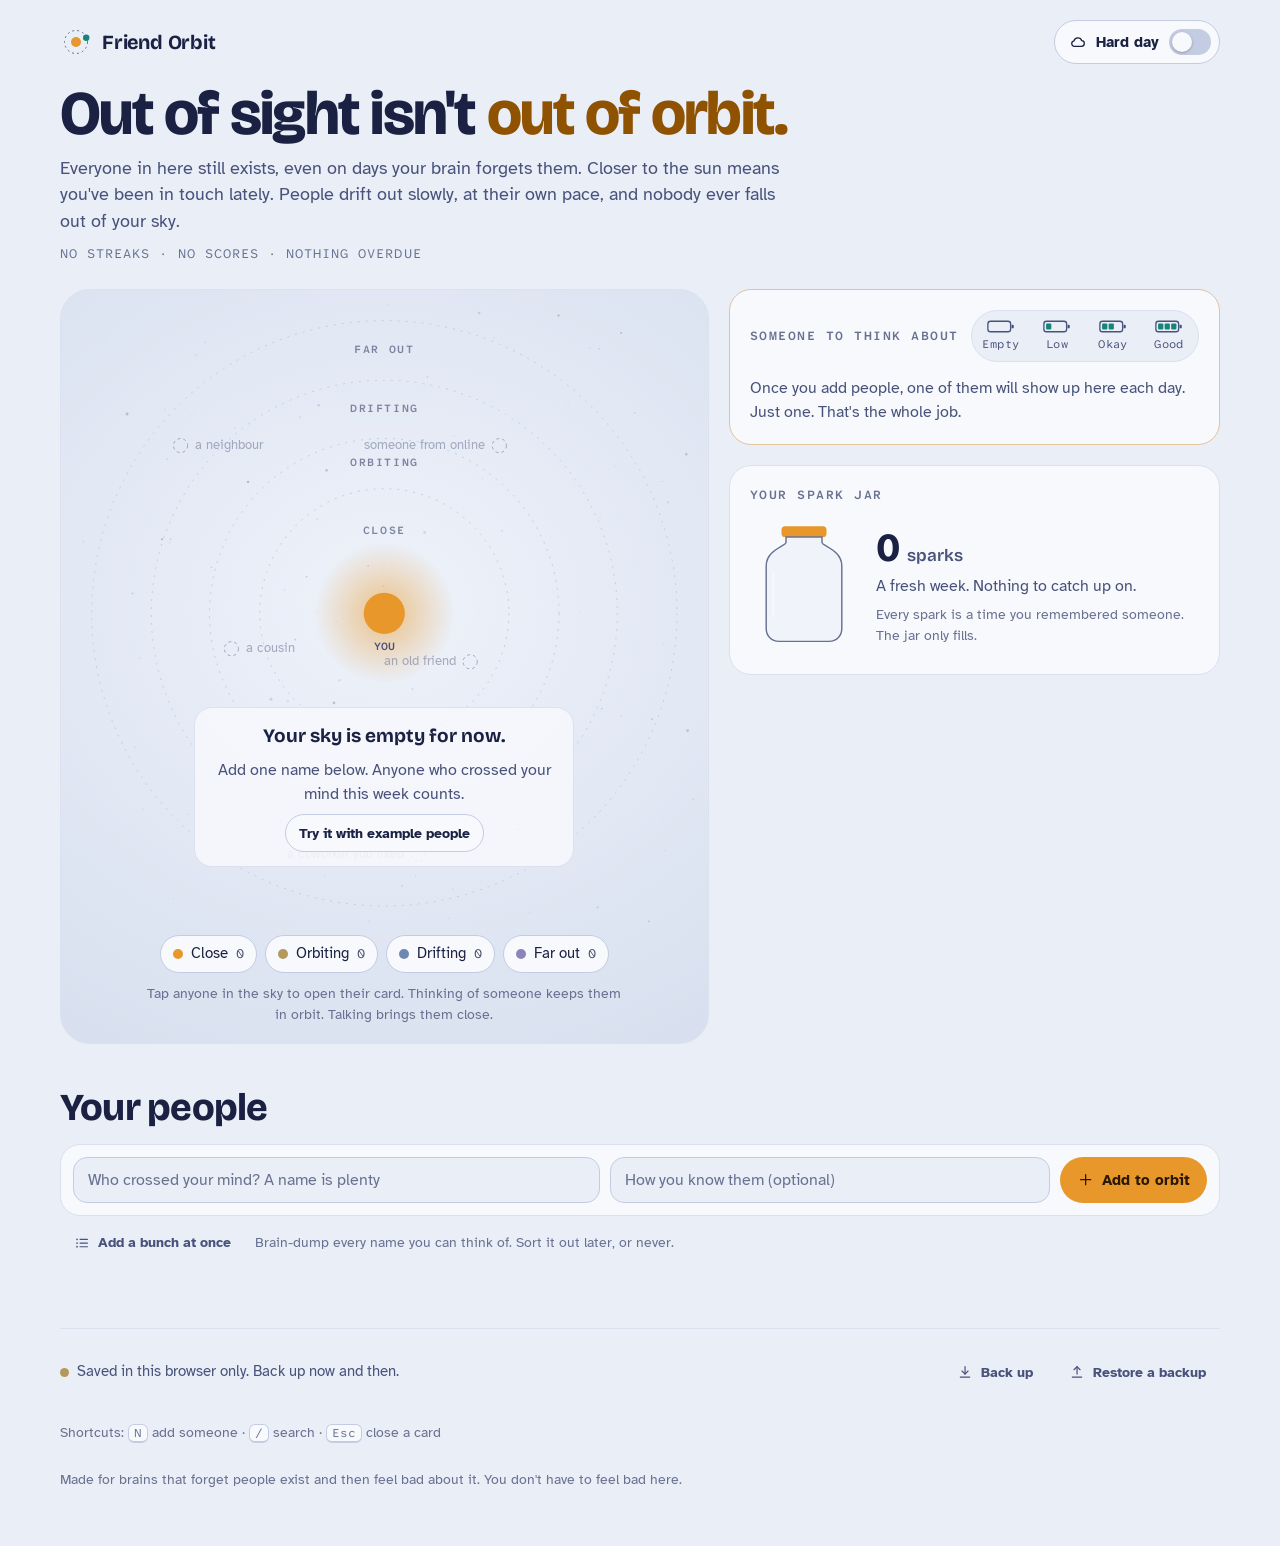
==== commit 18087df1: "fix(friend-orbit): drop the empty-list message Leave the people list blank when nobody has been adde" ====
--- a/friend-orbit/index.html
+++ b/friend-orbit/index.html
@@ -257,9 +257,6 @@
 .m-line{stroke:var(--line);stroke-width:1.4;stroke-dasharray:2 3}
 .m-dot{fill:hsl(var(--h) var(--fs) var(--fl))}
 .m-lab{font-family:var(--font-mono);font-size:11px;letter-spacing:.06em;text-transform:uppercase;color:var(--ink-3)}
-.empty{display:grid;gap:10px;justify-items:start;padding:22px;border-radius:20px;border:1px dashed var(--line);margin-top:18px}
-.empty h3{font-family:var(--font-display);font-size:24px;margin:0}
-.empty p{margin:0;max-width:60ch;color:var(--ink-2)}
 .resting{margin-top:34px;border-top:1px solid var(--line-soft);padding-top:16px}
 .resting summary{cursor:pointer;font-family:var(--font-display);font-weight:700;font-size:19px;display:flex;align-items:center;gap:8px;min-height:44px;list-style:none}
 .resting summary::-webkit-details-marker{display:none}
@@ -1338,7 +1335,7 @@
 
   if (isLoading()){ list.innerHTML = `<p class="fine" style="margin-top:18px">Finding your people…</p>`; $('#resting').hidden = true; $('#filter-note').hidden = true; return; }
   if (!all.length){
-    list.innerHTML = `<div class="empty"><h3>Nobody here yet, and that's okay.</h3><p>Start with one name. A cousin, an old roommate, someone from a Discord server, the coworker you actually liked. They all count.</p><button class="btn" data-act="examples">Try it with example people first</button></div>`;
+    list.innerHTML = '';
     $('#resting').hidden = true; $('#filter-note').hidden = true; return;
   }
 
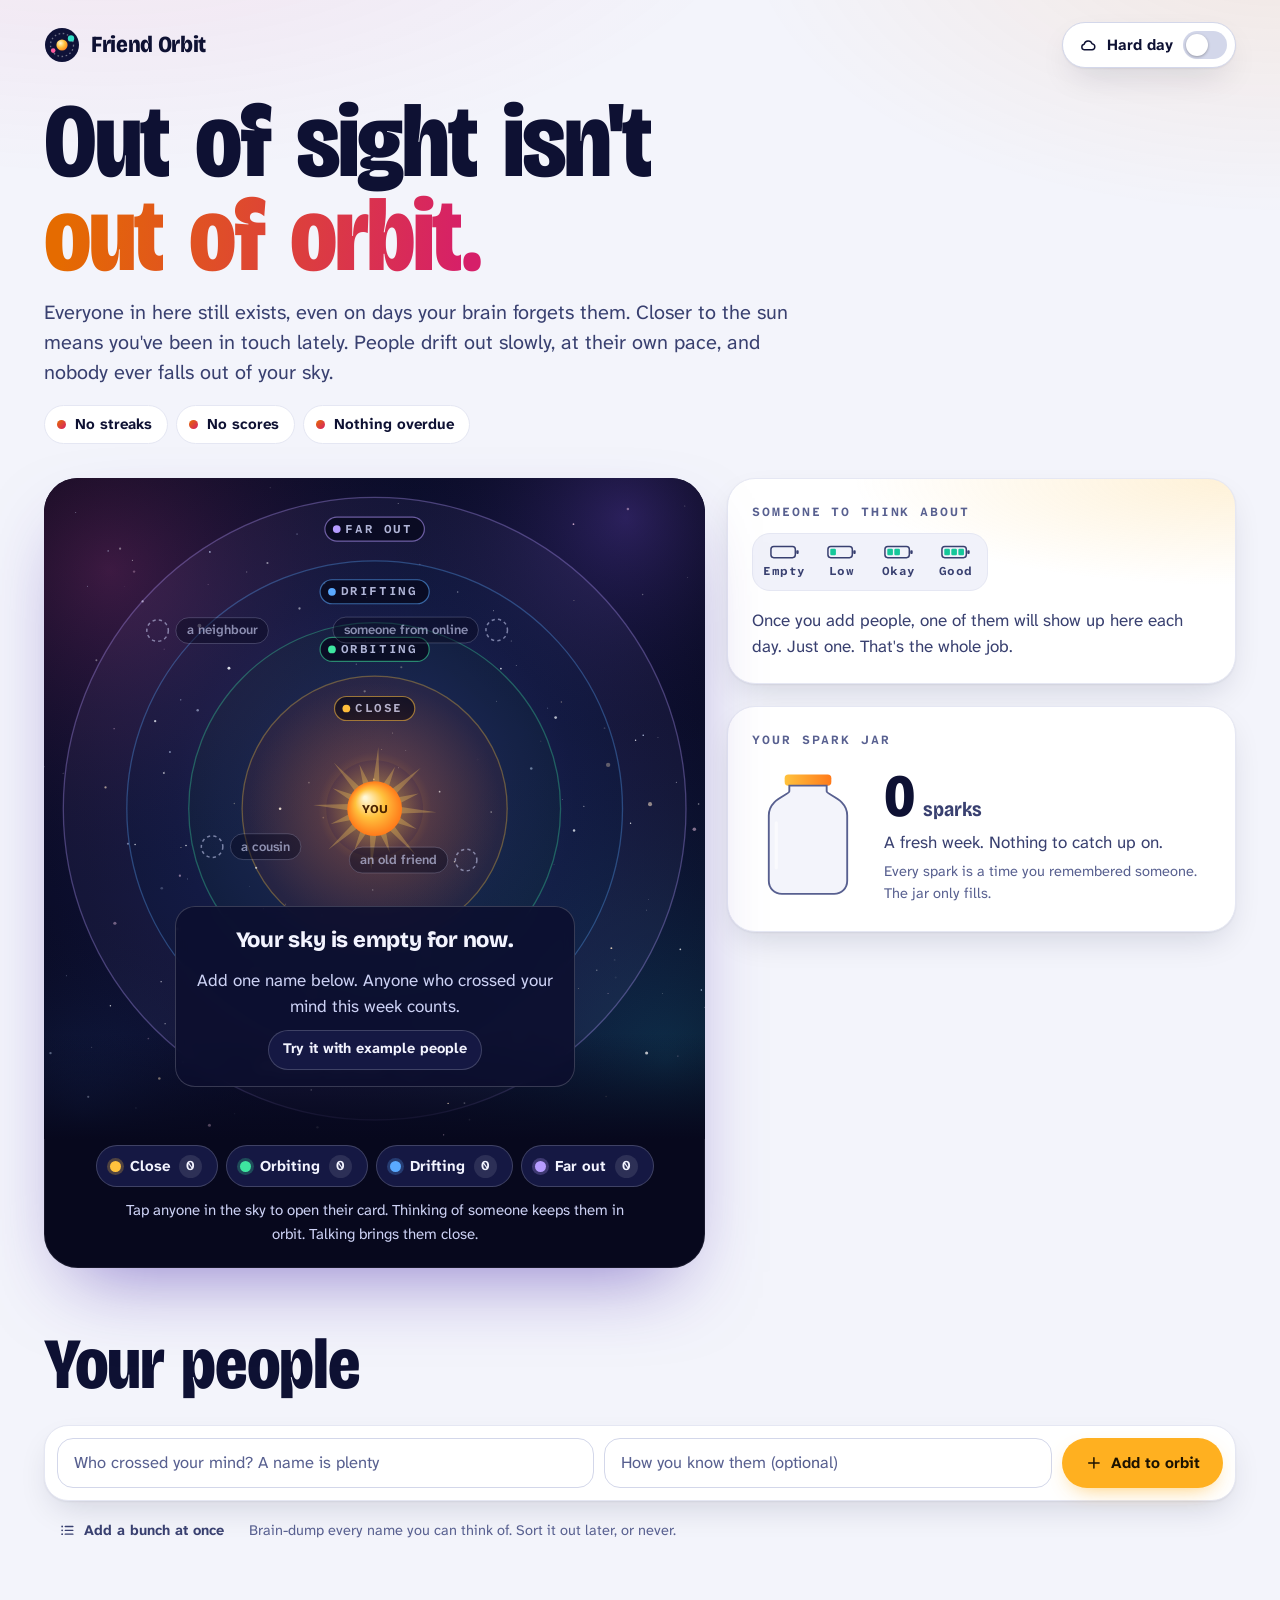
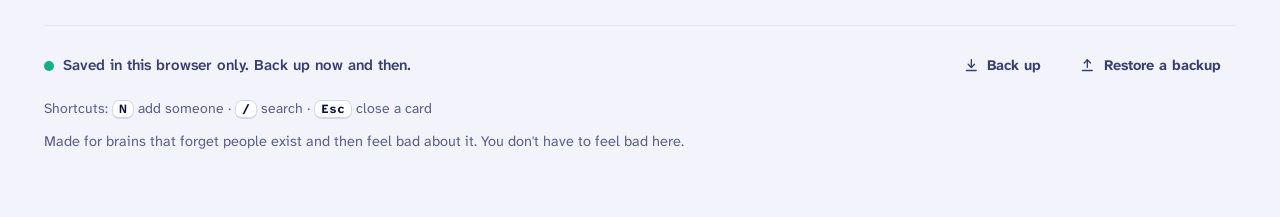
==== commit cb65d27e: "feat(friend-orbit): bolder, more vivid visual redesign - Orbit is now a deep-space scene in both the" ====
--- a/friend-orbit/index.html
+++ b/friend-orbit/index.html
@@ -4,8 +4,8 @@
 <meta charset="UTF-8">
 <meta name="viewport" content="width=device-width, initial-scale=1, viewport-fit=cover">
 <meta name="description" content="A calm, shame-free friends list. Everyone orbits you, drifts slowly, and never falls out of your sky.">
-<meta name="theme-color" media="(prefers-color-scheme: light)" content="#e9eef7">
-<meta name="theme-color" media="(prefers-color-scheme: dark)" content="#0b1026">
+<meta name="theme-color" media="(prefers-color-scheme: light)" content="#f3f4fb">
+<meta name="theme-color" media="(prefers-color-scheme: dark)" content="#08091c">
 <meta name="apple-mobile-web-app-capable" content="yes">
 <meta name="mobile-web-app-capable" content="yes">
 <meta name="apple-mobile-web-app-title" content="Friend Orbit">
@@ -17,346 +17,376 @@
 <title>Friend Orbit</title>
 <link rel="preconnect" href="https://fonts.googleapis.com">
 <link rel="preconnect" href="https://fonts.gstatic.com" crossorigin>
-<link rel="stylesheet" href="https://fonts.googleapis.com/css2?family=Atkinson+Hyperlegible:ital,wght@0,400;0,700;1,400&family=Atkinson+Hyperlegible+Mono:wght@400;600&family=Bricolage+Grotesque:opsz,wght@12..96,400..800&display=swap">
+<link rel="stylesheet" href="https://fonts.googleapis.com/css2?family=Atkinson+Hyperlegible+Next:ital,wght@0,400..800;1,400..800&family=Atkinson+Hyperlegible+Mono:wght@400..700&family=Bricolage+Grotesque:opsz,wdth,wght@12..96,75..100,200..800&display=swap">
 <style>
-/* Layout: the orbit map is the hero, one gentle nudge and the spark jar sit beside it,
-   your people are listed below, and each person opens as a side sheet (a bottom sheet on phones). */
+/* Layout: a deep-space orbit map is the hero (always night, in both themes), a bold
+   "someone to think about" card and the spark jar sit beside it, your people follow as a
+   card grid, and each person opens as a side sheet (a bottom sheet on phones). */
 :root{
-  --sky:#e9eef7; --sky-deep:#d8e0ef; --panel:#f7f9fd; --panel-2:#eef2fa;
-  --ink:#1a2142; --ink-2:#48527a; --ink-3:#687191; --line:#c3cce2; --line-soft:#dbe1ee;
-  --sun:#e8982a; --sun-ink:#2b1800; --sun-soft:#fbe6c4; --sun-text:#8f5200;
-  --calm:#17847a; --calm-soft:#d3eeea; --rest:#6c64a0; --rest-soft:#e6e3f4;
-  --danger:#a8414f;
-  --z-close:#e8982a; --z-orbit:#b39a5c; --z-drift:#6f86b0; --z-far:#8a84b8;
-  --sel-bg:#1f2a55; --sel-ink:#ffffff;
-  --toast-bg:#1a2142; --toast-ink:#f2f4fb; --toast-act:#f6c46e;
-  --star:#8d9ac2;
-  --fs:58%; --fl:52%; --fl-soft:89%; --fl-ink:30%;
-  --shadow:0 1px 2px rgb(26 33 66 / .06), 0 10px 28px rgb(26 33 66 / .09);
-  --scrim:rgb(20 26 50 / .38);
-  --font-display:"Bricolage Grotesque","Avenir Next","Segoe UI",system-ui,sans-serif;
-  --font-body:"Atkinson Hyperlegible",Verdana,"Segoe UI",system-ui,sans-serif;
+  --bg:#f3f4fb; --bg-2:#e9ebf7; --panel:#ffffff; --panel-2:#f1f2fa;
+  --ink:#0e1133; --ink-2:#394070; --ink-3:#586090; --line:#d3d7ea; --line-soft:#e5e7f3;
+  --sun:#ffb020; --sun-ink:#1c1200; --sun-soft:#fff0cc; --sun-text:#9a5500;
+  --grad-a:#e56b00; --grad-b:#d61f69;
+  --calm:#0d9c88; --calm-soft:#d4f4ee; --rest:#6a5cd6; --rest-soft:#ebe8fc;
+  --danger:#c0364f;
+  --z-close:#f29d00; --z-orbit:#0fb37f; --z-drift:#2f7cf6; --z-far:#8a5cf6;
+  --sel-bg:#0e1133; --sel-ink:#ffffff;
+  --toast-bg:#0e1133; --toast-ink:#f3f4ff; --toast-act:#ffc23d;
+  --fs:88%; --fl:52%; --fl-soft:92%; --fl-ink:30%;
+  --shadow:0 1px 2px rgb(14 17 51 / .06), 0 14px 34px -10px rgb(14 17 51 / .16);
+  --scrim:rgb(10 12 40 / .45);
+  --font-display:"Bricolage Grotesque","Avenir Next Condensed","Arial Narrow",system-ui,sans-serif;
+  --font-body:"Atkinson Hyperlegible Next","Atkinson Hyperlegible",Verdana,"Segoe UI",system-ui,sans-serif;
   --font-mono:"Atkinson Hyperlegible Mono",ui-monospace,"SF Mono",Menlo,Consolas,monospace;
 }
 @media (prefers-color-scheme: dark){
   :root:not([data-theme="light"]){
-    --sky:#0b1026; --sky-deep:#070a1b; --panel:#131a37; --panel-2:#19224a;
-    --ink:#eceffa; --ink-2:#b4bbd9; --ink-3:#8f98bd; --line:#2e3869; --line-soft:#222b56;
-    --sun:#f4b44c; --sun-ink:#241500; --sun-soft:#3a2c16; --sun-text:#f7c76f;
-    --calm:#6dd3c5; --calm-soft:#15383b; --rest:#aba4de; --rest-soft:#27244d;
-    --danger:#f19aa6;
-    --z-close:#f4b44c; --z-orbit:#d6c08a; --z-drift:#93a8d6; --z-far:#a9a3dc;
-    --sel-bg:#3a4786; --sel-ink:#ffffff;
-    --toast-bg:#27305f; --toast-ink:#eceffa; --toast-act:#f7c76f;
-    --star:#dfe5ff;
-    --fs:68%; --fl:70%; --fl-soft:25%; --fl-ink:84%;
-    --shadow:0 1px 2px rgb(0 0 0 / .35), 0 12px 32px rgb(0 0 0 / .4);
-    --scrim:rgb(3 5 16 / .62);
+    --bg:#08091c; --bg-2:#0c0e26; --panel:#11143a; --panel-2:#181c4a;
+    --ink:#f2f3ff; --ink-2:#c3c8ee; --ink-3:#979ecb; --line:#2c3170; --line-soft:#1f2358;
+    --sun:#ffb829; --sun-ink:#1c1200; --sun-soft:#3b2b0a; --sun-text:#ffc95a;
+    --grad-a:#ffc23d; --grad-b:#ff5c9f;
+    --calm:#34e0c8; --calm-soft:#0e3b3b; --rest:#b3a6ff; --rest-soft:#25235a;
+    --danger:#ff8fa3;
+    --z-close:#ffc23d; --z-orbit:#3ee6a0; --z-drift:#5aa9ff; --z-far:#b69cff;
+    --sel-bg:#ffc23d; --sel-ink:#1c1200;
+    --toast-bg:#20245e; --toast-ink:#f2f3ff; --toast-act:#ffc95a;
+    --fs:92%; --fl:66%; --fl-soft:24%; --fl-ink:88%;
+    --shadow:0 1px 2px rgb(0 0 0 / .4), 0 18px 42px -12px rgb(0 0 0 / .6);
+    --scrim:rgb(2 3 12 / .66);
     color-scheme:dark;
   }
 }
 :root[data-theme="dark"]{
-  --sky:#0b1026; --sky-deep:#070a1b; --panel:#131a37; --panel-2:#19224a;
-  --ink:#eceffa; --ink-2:#b4bbd9; --ink-3:#8f98bd; --line:#2e3869; --line-soft:#222b56;
-  --sun:#f4b44c; --sun-ink:#241500; --sun-soft:#3a2c16; --sun-text:#f7c76f;
-  --calm:#6dd3c5; --calm-soft:#15383b; --rest:#aba4de; --rest-soft:#27244d;
-  --danger:#f19aa6;
-  --z-close:#f4b44c; --z-orbit:#d6c08a; --z-drift:#93a8d6; --z-far:#a9a3dc;
-  --sel-bg:#3a4786; --sel-ink:#ffffff;
-  --toast-bg:#27305f; --toast-ink:#eceffa; --toast-act:#f7c76f;
-  --star:#dfe5ff;
-  --fs:68%; --fl:70%; --fl-soft:25%; --fl-ink:84%;
-  --shadow:0 1px 2px rgb(0 0 0 / .35), 0 12px 32px rgb(0 0 0 / .4);
-  --scrim:rgb(3 5 16 / .62);
+  --bg:#08091c; --bg-2:#0c0e26; --panel:#11143a; --panel-2:#181c4a;
+  --ink:#f2f3ff; --ink-2:#c3c8ee; --ink-3:#979ecb; --line:#2c3170; --line-soft:#1f2358;
+  --sun:#ffb829; --sun-ink:#1c1200; --sun-soft:#3b2b0a; --sun-text:#ffc95a;
+  --grad-a:#ffc23d; --grad-b:#ff5c9f;
+  --calm:#34e0c8; --calm-soft:#0e3b3b; --rest:#b3a6ff; --rest-soft:#25235a;
+  --danger:#ff8fa3;
+  --z-close:#ffc23d; --z-orbit:#3ee6a0; --z-drift:#5aa9ff; --z-far:#b69cff;
+  --sel-bg:#ffc23d; --sel-ink:#1c1200;
+  --toast-bg:#20245e; --toast-ink:#f2f3ff; --toast-act:#ffc95a;
+  --fs:92%; --fl:66%; --fl-soft:24%; --fl-ink:88%;
+  --shadow:0 1px 2px rgb(0 0 0 / .4), 0 18px 42px -12px rgb(0 0 0 / .6);
+  --scrim:rgb(2 3 12 / .66);
   color-scheme:dark;
 }
 
 *{box-sizing:border-box}
 html{-webkit-text-size-adjust:100%}
-body{margin:0;background:var(--sky);color:var(--ink);font-family:var(--font-body);font-size:16px;line-height:1.5}
+body{margin:0;color:var(--ink);font-family:var(--font-body);font-size:17px;line-height:1.55;-webkit-font-smoothing:antialiased;
+  background:
+    radial-gradient(1100px 520px at 8% -8%, color-mix(in srgb,var(--grad-b) 9%,transparent), transparent 62%),
+    radial-gradient(900px 480px at 100% -4%, color-mix(in srgb,var(--grad-a) 10%,transparent), transparent 60%),
+    var(--bg)}
 [hidden]{display:none!important}
 img,svg{max-width:100%}
 button,input,select,textarea{font:inherit;color:inherit}
 :focus-visible{outline:3px solid var(--sun);outline-offset:2px}
 .sr{position:absolute!important;width:1px;height:1px;overflow:hidden;clip:rect(0 0 0 0);white-space:nowrap;margin:-1px;padding:0;border:0}
-.ico{width:1.15em;height:1.15em;flex:none;fill:none;stroke:currentColor;stroke-width:1.8;stroke-linecap:round;stroke-linejoin:round;vertical-align:-.2em}
-
-.wrap{max-width:1240px;margin:0 auto;padding-inline:clamp(16px,4vw,40px);padding-block:18px 56px}
+.ico{width:1.15em;height:1.15em;flex:none;fill:none;stroke:currentColor;stroke-width:2;stroke-linecap:round;stroke-linejoin:round;vertical-align:-.2em}
+
+.wrap{max-width:1280px;margin:0 auto;padding-inline:clamp(16px,4vw,44px);padding-block:18px 64px}
 
 /* top bar */
-.top{display:flex;align-items:center;justify-content:space-between;gap:12px 16px;flex-wrap:wrap;padding-block:2px 18px}
-.brand{display:flex;align-items:center;gap:10px;font-family:var(--font-display);font-weight:700;font-size:20px;letter-spacing:-.01em;font-variation-settings:"opsz" 28}
-.brand svg{width:32px;height:32px}
-.hard-toggle{display:inline-flex;align-items:center;gap:10px;min-height:44px;padding:6px 8px 6px 14px;border-radius:999px;border:1px solid var(--line);background:var(--panel);cursor:pointer;font-weight:700;font-size:15px}
-.hard-toggle:hover{background:var(--panel-2)}
+.top{display:flex;align-items:center;justify-content:space-between;gap:12px 16px;flex-wrap:wrap;padding-block:4px 26px}
+.brand{display:flex;align-items:center;gap:11px;font-family:var(--font-display);font-weight:800;font-stretch:87.5%;font-size:23px;letter-spacing:-.015em}
+.brand svg{width:36px;height:36px}
+.hard-toggle{display:inline-flex;align-items:center;gap:10px;min-height:46px;padding:6px 8px 6px 16px;border-radius:999px;border:1.5px solid var(--line);background:var(--panel);cursor:pointer;font-weight:700;font-size:15.5px;box-shadow:var(--shadow)}
+.hard-toggle:hover{border-color:var(--calm)}
 .hard-toggle[aria-checked="true"]{border-color:var(--calm);background:var(--calm-soft)}
-.switch-ui{width:42px;height:26px;border-radius:999px;background:var(--line);position:relative;flex:none;transition:background .2s}
-.switch-ui .knob,.switch .knob{position:absolute;top:3px;left:3px;width:20px;height:20px;border-radius:50%;background:var(--panel);box-shadow:0 1px 3px rgb(0 0 0 / .25);transition:transform .2s}
+.switch-ui{width:44px;height:28px;border-radius:999px;background:var(--line);position:relative;flex:none;transition:background .2s}
+.switch-ui .knob,.switch .knob{position:absolute;top:3px;left:3px;width:22px;height:22px;border-radius:50%;background:#fff;box-shadow:0 1px 3px rgb(0 0 0 / .3);transition:transform .2s}
 [aria-checked="true"] > .switch-ui{background:var(--calm)}
 [aria-checked="true"] > .switch-ui .knob{transform:translateX(16px)}
 
 /* intro */
-.intro{display:grid;gap:10px;max-width:880px}
-.intro h1{font-family:var(--font-display);font-weight:760;font-size:clamp(34px,5.6vw,62px);line-height:1.02;letter-spacing:-.028em;margin:0;text-wrap:balance;font-variation-settings:"opsz" 96}
-.intro h1 em{font-style:normal;color:var(--sun-text)}
-.intro p{margin:0;max-width:62ch;color:var(--ink-2);font-size:17.5px;text-wrap:pretty}
-.intro .promise{font-family:var(--font-mono);font-size:13px;letter-spacing:.08em;text-transform:uppercase;color:var(--ink-3)}
+.intro{display:grid;gap:14px;max-width:980px}
+.intro h1{font-family:var(--font-display);font-weight:800;font-stretch:82%;font-size:clamp(48px,8.2vw,110px);line-height:.9;letter-spacing:-.018em;word-spacing:.1em;margin:0;text-wrap:balance}
+.intro h1 em{font-style:normal;background:linear-gradient(96deg,var(--grad-a) 5%,var(--grad-b) 95%);-webkit-background-clip:text;background-clip:text;color:transparent;padding-right:.05em}
+.intro p{margin:0;max-width:58ch;color:var(--ink-2);font-size:clamp(17px,1.6vw,20px);line-height:1.5;text-wrap:pretty}
+.promise{list-style:none;margin:4px 0 0;padding:0;display:flex;flex-wrap:wrap;gap:8px}
+.promise li{display:inline-flex;align-items:center;gap:9px;padding:7px 15px 7px 12px;border-radius:999px;background:var(--panel);border:1px solid var(--line-soft);font-weight:700;font-size:15px}
+.promise li::before{content:"";width:9px;height:9px;border-radius:50%;background:linear-gradient(135deg,var(--grad-a),var(--grad-b))}
 
 /* stage */
-.stage{display:grid;grid-template-columns:minmax(0,1.32fr) minmax(0,1fr);gap:20px;margin-top:26px;align-items:start}
-.side{display:grid;gap:20px;min-width:0}
-@media (max-width:940px){.stage{grid-template-columns:minmax(0,1fr)}}
-
-.orbit-panel{position:relative;border-radius:30px;background:radial-gradient(115% 85% at 50% 42%,var(--panel-2),var(--sky-deep) 78%);border:1px solid var(--line-soft);padding:14px 14px 18px;min-width:0}
-.orbit-box{position:relative;width:100%;max-width:660px;margin:0 auto;aspect-ratio:1/1}
+.stage{display:grid;grid-template-columns:minmax(0,1.3fr) minmax(0,1fr);gap:22px;margin-top:34px;align-items:start}
+.side{display:grid;gap:22px;min-width:0}
+@media (max-width:960px){.stage{grid-template-columns:minmax(0,1fr)}}
+
+/* the orbit is always a night sky, so it carries its own dark tokens */
+.orbit-panel{
+  --ink:#f3f4ff; --ink-2:#cdd2f5; --ink-3:#a3aad8; --line:rgba(255,255,255,.18); --line-soft:rgba(255,255,255,.1);
+  --panel:#151843; --panel-2:#1e225c; --sel-bg:#ffc23d; --sel-ink:#1c1200; --sun-text:#ffd27a;
+  --z-close:#ffc23d; --z-orbit:#3ee6a0; --z-drift:#5aa9ff; --z-far:#b69cff;
+  --fs:92%; --fl:64%; --fl-soft:24%; --fl-ink:86%;
+  color-scheme:dark;
+  position:relative;min-width:0;border-radius:34px;overflow:hidden;background:#07081d;color:var(--ink);
+  box-shadow:inset 0 0 0 1px rgba(255,255,255,.07), 0 34px 80px -30px rgba(70,40,170,.6);
+}
+.orbit-box{position:relative;width:100%;aspect-ratio:1/1}
 #orbit{position:absolute;inset:0;width:100%;height:100%;display:block;touch-action:manipulation}
-.orbit-tip{position:absolute;left:0;top:0;pointer-events:none;background:var(--panel);color:var(--ink);border:1px solid var(--line);border-radius:12px;padding:7px 11px;box-shadow:var(--shadow);font-size:14px;line-height:1.35;white-space:nowrap;z-index:2}
-.orbit-tip b{display:block;font-family:var(--font-display);font-size:16px}
+.orbit-foot{display:grid;gap:12px;padding:6px 18px 22px}
+.orbit-tip{position:absolute;left:0;top:0;pointer-events:none;background:rgba(9,10,34,.94);color:var(--ink);border:1px solid var(--line);border-radius:14px;padding:9px 13px;box-shadow:0 12px 30px rgba(0,0,0,.45);font-size:14.5px;line-height:1.35;white-space:nowrap;z-index:2}
+.orbit-tip b{display:block;font-family:var(--font-display);font-weight:800;font-size:18px;letter-spacing:-.01em}
 .orbit-tip span{color:var(--ink-2)}
-.orbit-overlay{position:absolute;inset:auto 0 9% 0;display:flex;justify-content:center;padding-inline:12%;text-align:center;pointer-events:none}
+.orbit-overlay{position:absolute;inset:auto 0 8% 0;display:flex;justify-content:center;padding-inline:10%;text-align:center;pointer-events:none}
 .orbit-overlay > *{pointer-events:auto}
-.ov-card{background:color-mix(in srgb,var(--panel) 88%,transparent);border:1px solid var(--line-soft);border-radius:18px;padding:14px 18px;display:grid;gap:8px;justify-items:center;max-width:380px}
+.ov-card{background:rgba(12,14,46,.86);border:1px solid var(--line);border-radius:20px;padding:16px 20px;display:grid;gap:10px;justify-items:center;max-width:400px;backdrop-filter:blur(6px)}
 .ov-card p{margin:0}
-.ov-title{font-family:var(--font-display);font-weight:700;font-size:19px}
-.ov-soft{color:var(--ink-2);font-family:var(--font-mono);font-size:14px;letter-spacing:.06em}
-.breath{position:absolute;left:0;right:0;top:calc(50% + 17%);text-align:center;font-family:var(--font-mono);font-size:13px;letter-spacing:.16em;text-transform:uppercase;color:var(--sun-text);pointer-events:none}
-.legend{display:flex;flex-wrap:wrap;gap:8px;justify-content:center;margin-top:12px}
-.zchip{display:inline-flex;align-items:center;gap:8px;min-height:38px;padding:6px 12px;border-radius:999px;border:1px solid var(--line);background:var(--panel);cursor:pointer;font-size:14.5px}
-.zchip:hover{background:var(--panel-2)}
+.ov-title{font-family:var(--font-display);font-weight:800;font-size:22px;letter-spacing:-.01em}
+.ov-soft{color:var(--ink-2);font-family:var(--font-mono);font-size:14px;letter-spacing:.08em;text-transform:uppercase}
+.breath{position:absolute;left:0;right:0;top:calc(50% + 15%);text-align:center;font-family:var(--font-mono);font-weight:700;font-size:14px;letter-spacing:.2em;text-transform:uppercase;color:var(--sun-text);pointer-events:none;text-shadow:0 0 18px rgba(255,194,61,.6)}
+.legend{display:flex;flex-wrap:wrap;gap:8px;justify-content:center}
+.zchip{display:inline-flex;align-items:center;gap:9px;min-height:42px;padding:7px 15px 7px 13px;border-radius:999px;border:1px solid var(--line);background:var(--panel);cursor:pointer;font-weight:700;font-size:15px;transition:background .15s,border-color .15s}
+.zchip:hover{background:var(--panel-2);border-color:rgba(255,255,255,.3)}
 .zchip[aria-pressed="true"]{background:var(--sel-bg);color:var(--sel-ink);border-color:var(--sel-bg)}
-.zchip .n{font-family:var(--font-mono);font-variant-numeric:tabular-nums;font-size:13px;opacity:.8}
-.zdot{width:10px;height:10px;border-radius:50%;background:var(--z-close);flex:none}
-.z-orbit .zdot{background:var(--z-orbit)} .z-drift .zdot{background:var(--z-drift)} .z-far .zdot{background:var(--z-far)}
-.orbit-note{font-size:14px;color:var(--ink-3);text-align:center;max-width:54ch;margin:10px auto 0}
+.zchip .n{font-family:var(--font-mono);font-variant-numeric:tabular-nums;font-size:13.5px;font-weight:700;min-width:1.6em;padding:1px 7px;border-radius:999px;background:rgba(255,255,255,.1);text-align:center}
+.zchip[aria-pressed="true"] .n{background:rgba(0,0,0,.12)}
+.zdot{width:11px;height:11px;border-radius:50%;background:var(--z-close);flex:none;box-shadow:0 0 0 3px color-mix(in srgb,var(--z-close) 25%,transparent)}
+.z-orbit .zdot{background:var(--z-orbit);box-shadow:0 0 0 3px color-mix(in srgb,var(--z-orbit) 25%,transparent)}
+.z-drift .zdot{background:var(--z-drift);box-shadow:0 0 0 3px color-mix(in srgb,var(--z-drift) 25%,transparent)}
+.z-far .zdot{background:var(--z-far);box-shadow:0 0 0 3px color-mix(in srgb,var(--z-far) 25%,transparent)}
+.orbit-note{font-size:15px;color:var(--ink-2);text-align:center;max-width:52ch;margin:0 auto}
 
 /* generic surfaces and controls */
-.card{background:var(--panel);border:1px solid var(--line-soft);border-radius:22px;padding:20px;min-width:0}
-.eyebrow{font-family:var(--font-mono);font-size:12.5px;font-weight:600;letter-spacing:.12em;text-transform:uppercase;color:var(--ink-3);margin:0}
-.fine{font-size:14px;color:var(--ink-3);margin:0}
+.card{background:var(--panel);border:1px solid var(--line-soft);border-radius:28px;padding:24px;min-width:0;box-shadow:var(--shadow)}
+.eyebrow{font-family:var(--font-mono);font-size:12.5px;font-weight:700;letter-spacing:.15em;text-transform:uppercase;color:var(--ink-3);margin:0}
+.fine{font-size:14.5px;color:var(--ink-3);margin:0;line-height:1.5}
 .muted{color:var(--ink-2)}
-.btn{display:inline-flex;align-items:center;justify-content:center;gap:8px;min-height:44px;padding:9px 16px;border-radius:999px;border:1px solid var(--line);background:var(--panel);color:var(--ink);font-weight:700;font-size:15px;cursor:pointer;transition:background .15s,transform .08s;text-decoration:none}
+.btn{display:inline-flex;align-items:center;justify-content:center;gap:8px;min-height:46px;padding:10px 18px;border-radius:999px;border:1.5px solid var(--line);background:var(--panel);color:var(--ink);font-weight:700;font-size:15.5px;cursor:pointer;transition:background .15s,transform .08s,box-shadow .15s;text-decoration:none}
 .btn:hover{background:var(--panel-2)}
 .btn:active{transform:translateY(1px)}
 .btn:disabled{opacity:.55;cursor:default}
-.btn.primary{background:var(--sun);border-color:transparent;color:var(--sun-ink)}
-.btn.primary:hover{filter:brightness(1.05);background:var(--sun)}
+.btn.primary{background:var(--sun);border-color:transparent;color:var(--sun-ink);box-shadow:0 8px 22px -10px color-mix(in srgb,var(--sun) 80%,transparent)}
+.btn.primary:hover{background:var(--sun);filter:brightness(1.06)}
 .btn.ghost{background:transparent;border-color:transparent;color:var(--ink-2)}
 .btn.ghost:hover{background:var(--panel-2);color:var(--ink)}
-.btn.small{min-height:38px;padding:6px 13px;font-size:14px}
+.btn.small{min-height:40px;padding:7px 14px;font-size:14.5px}
 .btn.danger{border-color:var(--danger);color:var(--danger);background:transparent}
 .chips{display:flex;flex-wrap:wrap;gap:8px}
-.chip{display:inline-flex;align-items:center;gap:7px;min-height:40px;padding:7px 13px;border-radius:999px;border:1px solid var(--line);background:transparent;color:var(--ink);font-size:14.5px;cursor:pointer;text-align:left;transition:background .15s}
-.chip:hover{background:var(--panel-2)}
+.chip{display:inline-flex;align-items:center;gap:8px;min-height:42px;padding:8px 14px;border-radius:999px;border:1.5px solid var(--line);background:var(--panel);color:var(--ink);font-size:15px;font-weight:600;cursor:pointer;text-align:left;transition:background .15s,border-color .15s}
+.chip:hover{background:var(--panel-2);border-color:color-mix(in srgb,var(--ink) 30%,var(--line))}
 .chip[aria-pressed="true"],.chip[aria-checked="true"]{background:var(--sel-bg);color:var(--sel-ink);border-color:var(--sel-bg)}
-.chip.small{min-height:34px;padding:5px 11px;font-size:13.5px}
-.chip.liked::after{content:"";width:6px;height:6px;border-radius:50%;background:var(--calm);margin-left:2px}
-.chip.kind .ico{color:hsl(var(--h,40) var(--fs) var(--fl))}
-.chip.thought{border-color:color-mix(in srgb,var(--sun) 55%,var(--line));background:color-mix(in srgb,var(--sun-soft) 55%,transparent)}
-.field{width:100%;min-width:0;min-height:46px;padding:10px 14px;border-radius:14px;border:1px solid var(--line);background:var(--sky);color:var(--ink);font-size:16px}
+.chip.small{min-height:38px;padding:6px 12px;font-size:14.5px}
+.chip.liked::after{content:"";width:7px;height:7px;border-radius:50%;background:var(--calm);margin-left:2px}
+.chip.kind .ico{color:hsl(var(--h,40) 90% var(--fl))}
+.chip.thought{border-color:color-mix(in srgb,var(--sun) 70%,transparent);background:color-mix(in srgb,var(--sun-soft) 80%,var(--panel))}
+.chip.thought .ico{color:var(--sun)}
+.field{width:100%;min-width:0;min-height:50px;padding:11px 16px;border-radius:16px;border:1.5px solid var(--line);background:var(--panel);color:var(--ink);font-size:16.5px;transition:border-color .15s,box-shadow .15s}
+.field:focus{outline:none;border-color:var(--sun);box-shadow:0 0 0 4px color-mix(in srgb,var(--sun) 25%,transparent)}
 .field::placeholder{color:var(--ink-3)}
 textarea.field{resize:vertical;line-height:1.45}
 .icon-btn{display:inline-grid;place-items:center;width:44px;height:44px;border-radius:50%;border:1px solid transparent;background:transparent;color:var(--ink-2);cursor:pointer;flex:none}
 .icon-btn:hover{background:var(--panel-2);color:var(--ink)}
-.icon-btn.sm{width:36px;height:36px}
+.icon-btn.sm{width:38px;height:38px}
 .row{display:flex;gap:8px;flex-wrap:wrap;align-items:center}
 
-/* avatars */
-.avatar{--sz:44px;position:relative;width:var(--sz);height:var(--sz);border-radius:50%;display:grid;place-items:center;flex:none;background:hsl(var(--h) var(--fs) var(--fl-soft));color:hsl(var(--h) var(--fs) var(--fl-ink));font-family:var(--font-display);font-weight:700;font-size:calc(var(--sz) * .36);letter-spacing:.01em;line-height:1}
-.avatar.safe::after{content:"";position:absolute;inset:-4px;border-radius:50%;border:2px solid var(--calm)}
+/* avatars: a tinted disc with a vivid rim, so initials stay readable on every hue */
+.avatar{--sz:48px;position:relative;width:var(--sz);height:var(--sz);border-radius:50%;display:grid;place-items:center;flex:none;
+  background:hsl(var(--h) var(--fs) var(--fl-soft));color:hsl(var(--h) var(--fs) var(--fl-ink));
+  box-shadow:inset 0 0 0 2.5px hsl(var(--h) 92% 58%);
+  font-family:var(--font-display);font-weight:800;font-size:calc(var(--sz) * .38);letter-spacing:.01em;line-height:1}
+.avatar.safe::after{content:"";position:absolute;inset:-5px;border-radius:50%;border:2.5px solid var(--calm)}
 .avatar.resting{filter:saturate(.3);opacity:.75}
 
 /* today */
-.today{border-color:color-mix(in srgb,var(--sun) 40%,var(--line-soft));display:grid;gap:14px}
+.today{--h:40;display:grid;gap:16px;background:radial-gradient(130% 90% at 100% 0%,hsl(var(--h) 95% 60% / .2),transparent 58%),var(--panel)}
 .today-head{display:flex;align-items:center;justify-content:space-between;gap:10px;flex-wrap:wrap}
-.battery{display:flex;gap:4px;padding:3px;border-radius:999px;border:1px solid var(--line-soft);background:var(--sky)}
-.bat{display:grid;justify-items:center;gap:1px;min-width:52px;min-height:44px;padding:5px 6px 4px;border-radius:14px;border:0;background:transparent;cursor:pointer;color:var(--ink-2);font-size:11.5px;font-family:var(--font-mono);letter-spacing:.04em}
-.bat svg{width:28px;height:15px}
-.bat .shell{fill:none;stroke:currentColor;stroke-width:1.5}
+.battery{display:flex;gap:3px;padding:4px;border-radius:18px;border:1px solid var(--line-soft);background:var(--panel-2)}
+.bat{display:grid;justify-items:center;gap:2px;min-width:54px;min-height:48px;padding:6px 6px 4px;border-radius:14px;border:0;background:transparent;cursor:pointer;color:var(--ink-2);font-size:12px;font-weight:700;font-family:var(--font-mono);letter-spacing:.04em}
+.bat svg{width:30px;height:16px}
+.bat .shell{fill:none;stroke:currentColor;stroke-width:1.6}
 .bat .cap{fill:currentColor}
-.bat .bar{fill:var(--calm)}
-.bat:hover{background:var(--panel-2)}
-.bat[aria-checked="true"]{background:var(--panel);color:var(--ink);box-shadow:0 1px 3px rgb(0 0 0 / .12)}
-.t-who{display:flex;gap:14px;align-items:center;background:none;border:0;padding:0;cursor:pointer;text-align:left;color:inherit;border-radius:14px}
-.t-name{font-family:var(--font-display);font-weight:720;font-size:28px;line-height:1.05;letter-spacing:-.015em;display:block}
-.t-meta{display:block;color:var(--ink-2);font-size:14.5px;margin-top:3px}
-.t-lines{display:grid;gap:6px;margin:0;padding:0;list-style:none}
-.t-lines li{display:flex;gap:8px;align-items:baseline;font-size:15.5px}
-.t-lines .k{font-family:var(--font-mono);font-size:12px;letter-spacing:.08em;text-transform:uppercase;color:var(--ink-3);flex:none;min-width:7.2em}
-.t-do{display:grid;gap:8px}
-.t-do .q{font-weight:700;margin:0}
+.bat .bar{fill:#16c79a}
+.bat:hover{background:var(--panel)}
+.bat[aria-checked="true"]{background:var(--sel-bg);color:var(--sel-ink)}
+.bat[aria-checked="true"] .bar{fill:currentColor}
+.t-who{display:flex;gap:16px;align-items:center;background:none;border:0;padding:0;cursor:pointer;text-align:left;color:inherit;border-radius:16px}
+.t-name{font-family:var(--font-display);font-weight:800;font-stretch:87.5%;font-size:clamp(30px,3.2vw,40px);line-height:.98;letter-spacing:-.025em;display:block}
+.t-meta{display:block;color:var(--ink-2);font-size:15.5px;margin-top:5px}
+.t-lines{display:grid;gap:8px;margin:0;padding:12px 14px;list-style:none;border-radius:18px;background:color-mix(in srgb,var(--panel-2) 85%,transparent)}
+.t-lines li{display:flex;gap:10px;align-items:baseline;font-size:16px}
+.t-lines .k{font-family:var(--font-mono);font-size:12px;font-weight:700;letter-spacing:.1em;text-transform:uppercase;color:var(--ink-3);flex:none;min-width:7.4em}
+.t-do{display:grid;gap:10px}
+.t-do .q{font-weight:800;font-size:17px;margin:0}
 .t-do .q span{font-weight:400;color:var(--ink-2)}
-.t-done{display:flex;gap:10px;align-items:center;font-size:18px;margin:0}
+.t-done{display:flex;gap:10px;align-items:center;font-size:20px;margin:0}
 .t-done .ico{color:var(--calm);width:1.4em;height:1.4em}
-.soft-empty{margin:0;color:var(--ink-2);font-size:16px}
+.soft-empty{margin:0;color:var(--ink-2);font-size:17px}
 
 /* wins */
-.wins{display:grid;gap:14px}
-.wins-row{display:flex;gap:18px;align-items:center}
-.jar{width:108px;flex:none}
-.jar .glass{fill:color-mix(in srgb,var(--panel-2) 70%,transparent);stroke:var(--ink-3);stroke-width:1.6}
-.jar .lid{fill:var(--sun);stroke:none}
-.jar .shine{fill:none;stroke:var(--panel);stroke-width:3;stroke-linecap:round;opacity:.7}
-.jar-star{fill:hsl(var(--h) var(--fs) var(--fl))}
-.big-n{font-family:var(--font-display);font-weight:760;font-size:40px;line-height:1;letter-spacing:-.02em;font-variant-numeric:tabular-nums;margin:0}
-.big-n small{font-size:17px;font-weight:600;color:var(--ink-2);letter-spacing:0}
+.wins{display:grid;gap:16px}
+.wins-row{display:flex;gap:20px;align-items:center}
+.jar{width:112px;flex:none}
+.jar .glass{fill:color-mix(in srgb,var(--panel-2) 80%,transparent);stroke:var(--ink-3);stroke-width:2}
+.jar .shine{fill:none;stroke:#fff;stroke-width:3.5;stroke-linecap:round;opacity:.55}
+.jar-star{fill:hsl(var(--h) 95% 58%)}
+.big-n{font-family:var(--font-display);font-weight:800;font-stretch:87.5%;font-size:60px;line-height:.9;letter-spacing:-.03em;font-variant-numeric:tabular-nums;margin:0}
+.big-n small{font-size:20px;font-weight:700;color:var(--ink-2);letter-spacing:0}
 .wins p{margin:0}
-.upcoming{display:grid;gap:6px;border-top:1px solid var(--line-soft);padding-top:12px}
-.up-item{display:flex;gap:10px;align-items:center;background:none;border:0;padding:4px 0;cursor:pointer;text-align:left;color:inherit;font-size:15px}
-.up-item .ico{color:var(--sun-text)}
+.upcoming{display:grid;gap:6px;border-top:1px solid var(--line-soft);padding-top:14px}
+.up-item{display:flex;gap:10px;align-items:center;background:none;border:0;padding:6px 0;cursor:pointer;text-align:left;color:inherit;font-size:16px}
+.up-item .ico{color:var(--grad-b);width:1.3em;height:1.3em}
 
 /* harbor (hard day) */
-.harbor{display:grid;gap:14px;border-color:color-mix(in srgb,var(--calm) 45%,var(--line-soft))}
-.harbor h2{font-family:var(--font-display);font-size:28px;line-height:1.1;margin:0;letter-spacing:-.015em}
+.harbor{display:grid;gap:16px;background:radial-gradient(120% 80% at 100% 0%,color-mix(in srgb,var(--calm) 16%,transparent),transparent 60%),var(--panel);border-color:color-mix(in srgb,var(--calm) 40%,var(--line-soft))}
+.harbor h2{font-family:var(--font-display);font-weight:800;font-stretch:87.5%;font-size:36px;line-height:1;margin:0;letter-spacing:-.02em}
 .harbor p{margin:0}
-.h-person{display:flex;align-items:center;gap:10px;justify-content:space-between;padding:8px 0;border-top:1px solid var(--line-soft)}
+.h-person{display:flex;align-items:center;gap:10px;justify-content:space-between;padding:10px 0;border-top:1px solid var(--line-soft)}
 .h-open{display:flex;gap:12px;align-items:center;background:none;border:0;padding:0;cursor:pointer;text-align:left;color:inherit;min-width:0}
-.h-open b{display:block}
-.quote{margin:0;padding:12px 14px;border-radius:14px;background:var(--calm-soft);font-size:16px}
+.h-open b{display:block;font-size:17px}
+.quote{margin:0;padding:14px 16px;border-radius:16px;background:var(--calm-soft);font-size:17px;font-weight:600}
 
 /* people */
-.people{margin-top:44px}
+.people{margin-top:64px}
 .people-head{display:flex;justify-content:space-between;align-items:end;gap:12px;flex-wrap:wrap}
-.people-head h2{font-family:var(--font-display);font-weight:760;font-size:clamp(28px,3.6vw,38px);letter-spacing:-.02em;margin:0;line-height:1.05}
-.add{display:grid;grid-template-columns:minmax(0,1.2fr) minmax(0,1fr) auto;gap:10px;margin-top:16px;padding:12px;border-radius:20px;background:var(--panel);border:1px solid var(--line-soft)}
+.people-head h2{font-family:var(--font-display);font-weight:800;font-stretch:82%;font-size:clamp(44px,6vw,72px);letter-spacing:-.018em;word-spacing:.08em;margin:0;line-height:.9}
+.people-head .fine{margin-top:8px;font-size:15.5px}
+.add{display:grid;grid-template-columns:minmax(0,1.2fr) minmax(0,1fr) auto;gap:10px;margin-top:20px;padding:12px;border-radius:24px;background:var(--panel);border:1px solid var(--line-soft);box-shadow:var(--shadow)}
+.add .btn{min-height:50px;padding-inline:22px}
 @media (max-width:720px){.add{grid-template-columns:minmax(0,1fr)}}
-.add-more{display:flex;gap:10px;align-items:center;flex-wrap:wrap;margin-top:8px}
-.dump{display:grid;gap:10px;margin-top:10px;padding:12px;border-radius:20px;background:var(--panel);border:1px dashed var(--line)}
-.banner{display:flex;gap:12px;align-items:center;justify-content:space-between;flex-wrap:wrap;margin-top:14px;padding:12px 14px;border-radius:16px;background:var(--sun-soft);color:var(--ink);font-size:15px}
+.add-more{display:flex;gap:10px;align-items:center;flex-wrap:wrap;margin-top:10px}
+.dump{display:grid;gap:10px;margin-top:10px;padding:14px;border-radius:24px;background:var(--panel);border:1.5px dashed var(--line)}
+.banner{display:flex;gap:12px;align-items:center;justify-content:space-between;flex-wrap:wrap;margin-top:16px;padding:14px 16px;border-radius:20px;background:var(--sun-soft);color:var(--ink);font-size:16px;font-weight:600}
 .banner p{margin:0;max-width:62ch}
-.toolbar{display:flex;gap:10px;flex-wrap:wrap;align-items:center;margin-top:18px}
-.search{position:relative;flex:1 1 240px;min-width:0}
-.search .ico{position:absolute;left:14px;top:50%;transform:translateY(-50%);color:var(--ink-3)}
-.search .field{padding-left:42px;background:var(--panel)}
-.toolbar select.field{width:auto;background:var(--panel)}
-.filter-note{margin:12px 0 0;font-size:14.5px;color:var(--ink-2);display:flex;gap:8px;align-items:center;flex-wrap:wrap}
-.zone-h{display:flex;align-items:baseline;gap:10px;flex-wrap:wrap;margin:28px 0 12px}
-.zone-h h3{font-family:var(--font-display);font-size:21px;margin:0;display:flex;align-items:center;gap:9px;letter-spacing:-.01em}
-.zone-h .zdot{width:12px;height:12px}
-.zone-h p{margin:0;color:var(--ink-3);font-size:14.5px}
-.grid{display:grid;grid-template-columns:repeat(auto-fill,minmax(min(100%,292px),1fr));gap:12px}
-.person{background:var(--panel);border:1px solid var(--line-soft);border-radius:18px;padding:12px;display:flex;flex-direction:column;gap:10px;min-width:0;transition:border-color .2s}
-.person:hover{border-color:hsl(var(--h) var(--fs) var(--fl) / .6)}
+.toolbar{display:flex;gap:10px;flex-wrap:wrap;align-items:center;margin-top:22px}
+.search{position:relative;flex:1 1 260px;min-width:0}
+.search .ico{position:absolute;left:16px;top:50%;transform:translateY(-50%);color:var(--ink-3)}
+.search .field{padding-left:46px}
+.toolbar select.field{width:auto}
+.filter-note{margin:14px 0 0;font-size:15.5px;color:var(--ink-2);display:flex;gap:8px;align-items:center;flex-wrap:wrap;font-weight:600}
+.zone-h{display:flex;align-items:center;gap:12px;flex-wrap:wrap;margin:36px 0 14px}
+.zone-h h3{font-family:var(--font-display);font-weight:800;font-stretch:87.5%;font-size:30px;margin:0;display:flex;align-items:center;gap:12px;letter-spacing:-.02em;line-height:1}
+.zone-h .zdot{width:14px;height:14px}
+.zone-h p{margin:0;color:var(--ink-2);font-size:15.5px;font-weight:600}
+.grid{display:grid;grid-template-columns:repeat(auto-fill,minmax(min(100%,300px),1fr));gap:14px}
+.person{position:relative;display:flex;flex-direction:column;gap:12px;min-width:0;padding:16px;border-radius:24px;border:1px solid var(--line-soft);box-shadow:var(--shadow);
+  background:radial-gradient(110% 70% at 100% 0%,hsl(var(--h) 95% 60% / .11),transparent 60%),var(--panel);transition:border-color .2s,transform .2s}
+.person:hover{border-color:hsl(var(--h) 90% 58% / .7);transform:translateY(-2px)}
 .person.flash{animation:warm 1.6s ease}
-@keyframes warm{0%{box-shadow:0 0 0 0 hsl(var(--h) var(--fs) var(--fl) / 0)}25%{box-shadow:0 0 0 7px hsl(var(--h) var(--fs) var(--fl) / .32)}100%{box-shadow:0 0 0 0 hsl(var(--h) var(--fs) var(--fl) / 0)}}
-.p-open{display:flex;gap:12px;align-items:center;background:none;border:0;padding:2px;margin:0;cursor:pointer;text-align:left;color:inherit;border-radius:12px;width:100%}
-.p-text{display:grid;gap:1px;min-width:0;flex:1}
-.p-name{font-weight:700;font-size:17px;overflow-wrap:anywhere}
-.p-pron{font-weight:400;font-size:13.5px;color:var(--ink-3)}
-.p-how{font-size:14px;color:var(--ink-2);overflow-wrap:anywhere}
-.p-last{font-size:13.5px;color:var(--ink-3);display:block}
-.p-last > .ico{margin-right:5px}
-.p-hint{margin:0;font-size:14.5px;color:var(--ink-2);padding:8px 10px;border-radius:12px;background:var(--panel-2);overflow-wrap:anywhere}
-.p-hint b{font-family:var(--font-mono);font-size:11.5px;letter-spacing:.08em;text-transform:uppercase;color:var(--ink-3);font-weight:600;margin-right:4px}
+@keyframes warm{0%{box-shadow:0 0 0 0 hsl(var(--h) 95% 58% / 0)}25%{box-shadow:0 0 0 8px hsl(var(--h) 95% 58% / .35)}100%{box-shadow:0 0 0 0 hsl(var(--h) 95% 58% / 0)}}
+.p-open{display:flex;gap:14px;align-items:center;background:none;border:0;padding:2px;margin:0;cursor:pointer;text-align:left;color:inherit;border-radius:14px;width:100%}
+.p-text{display:grid;gap:2px;min-width:0;flex:1}
+.p-name{font-family:var(--font-display);font-weight:800;font-stretch:87.5%;font-size:21px;line-height:1.1;letter-spacing:-.01em;overflow-wrap:anywhere}
+.p-pron{font-family:var(--font-body);font-weight:600;font-stretch:100%;font-size:13.5px;color:var(--ink-3);letter-spacing:0}
+.p-how{font-size:15px;color:var(--ink-2);overflow-wrap:anywhere}
+.p-last{font-size:14.5px;color:var(--ink-2);display:block;font-weight:600}
+.p-last > .ico{margin-right:6px;color:hsl(var(--h) 90% var(--fl))}
+.p-hint{margin:0;font-size:15.5px;color:var(--ink);padding:10px 12px;border-radius:14px;background:hsl(var(--h) 90% 60% / .1);overflow-wrap:anywhere}
+.p-hint b{font-family:var(--font-mono);font-size:11.5px;letter-spacing:.1em;text-transform:uppercase;color:var(--ink-3);font-weight:700;margin-right:6px}
 .p-acts{display:flex;gap:8px;flex-wrap:wrap}
 .p-logrow{display:flex;gap:6px;flex-wrap:wrap;padding-top:2px}
-.tag{font-family:var(--font-mono);font-size:11px;letter-spacing:.08em;text-transform:uppercase;padding:2px 7px;border-radius:999px;background:var(--sun-soft);color:var(--sun-text);font-weight:600;vertical-align:2px}
-.bd-badge{display:inline-flex;gap:4px;align-items:center;color:var(--sun-text);margin-left:8px;white-space:nowrap}
-.meter{display:grid;justify-items:end;gap:2px;flex:none}
-.meter svg{width:44px;height:13px}
+.tag{font-family:var(--font-mono);font-stretch:100%;font-size:11px;letter-spacing:.1em;text-transform:uppercase;padding:2px 8px;border-radius:999px;background:var(--sun-soft);color:var(--sun-text);font-weight:700;vertical-align:3px}
+.bd-badge{display:inline-flex;gap:4px;align-items:center;color:var(--grad-b);margin-left:8px;white-space:nowrap}
+.meter{display:grid;justify-items:end;gap:3px;flex:none}
+.meter svg{width:48px;height:14px}
 .m-sun{fill:var(--sun)}
-.m-line{stroke:var(--line);stroke-width:1.4;stroke-dasharray:2 3}
-.m-dot{fill:hsl(var(--h) var(--fs) var(--fl))}
-.m-lab{font-family:var(--font-mono);font-size:11px;letter-spacing:.06em;text-transform:uppercase;color:var(--ink-3)}
-.resting{margin-top:34px;border-top:1px solid var(--line-soft);padding-top:16px}
-.resting summary{cursor:pointer;font-family:var(--font-display);font-weight:700;font-size:19px;display:flex;align-items:center;gap:8px;min-height:44px;list-style:none}
+.m-line{stroke:var(--line);stroke-width:1.6;stroke-dasharray:2 3}
+.m-dot{fill:hsl(var(--h) 92% 56%)}
+.m-lab{font-family:var(--font-mono);font-size:11px;font-weight:700;letter-spacing:.08em;text-transform:uppercase;color:var(--ink-3)}
+.resting{margin-top:40px;border-top:1px solid var(--line-soft);padding-top:18px}
+.resting summary{cursor:pointer;font-family:var(--font-display);font-weight:800;font-stretch:87.5%;font-size:24px;display:flex;align-items:center;gap:10px;min-height:48px;list-style:none;letter-spacing:-.01em}
 .resting summary::-webkit-details-marker{display:none}
 .resting summary .ico{color:var(--rest)}
-.resting summary .n{font-family:var(--font-mono);font-size:13px;color:var(--ink-3);font-weight:400}
-.resting > p{margin:4px 0 12px}
-.person.is-resting{background:var(--rest-soft);border-color:transparent}
+.resting summary .n{font-family:var(--font-mono);font-size:14px;color:var(--ink-3);font-weight:700}
+.resting > p{margin:4px 0 14px}
+.person.is-resting{background:var(--rest-soft);border-color:transparent;box-shadow:none}
 
 /* footer */
-.foot{margin-top:56px;padding-top:18px;border-top:1px solid var(--line-soft);display:grid;gap:12px}
+.foot{margin-top:64px;padding-top:20px;border-top:1px solid var(--line-soft);display:grid;gap:12px}
 .foot-row{display:flex;gap:12px;align-items:center;justify-content:space-between;flex-wrap:wrap}
-.status{display:flex;gap:8px;align-items:center;font-size:14.5px;color:var(--ink-2)}
-.status .dot{width:9px;height:9px;border-radius:50%;background:var(--ink-3)}
+.status{display:flex;gap:9px;align-items:center;font-size:15px;color:var(--ink-2);font-weight:600;margin:0}
+.status .dot{width:10px;height:10px;border-radius:50%;background:var(--ink-3)}
 .status.ok .dot{background:var(--calm)}
 .status.local .dot{background:var(--z-orbit)}
-.keys{font-size:13.5px;color:var(--ink-3)}
-kbd{font-family:var(--font-mono);font-size:12px;border:1px solid var(--line);border-bottom-width:2px;border-radius:6px;padding:0 5px;background:var(--panel)}
+.keys{font-size:14px;color:var(--ink-3);margin:0}
+kbd{font-family:var(--font-mono);font-size:12.5px;font-weight:700;border:1px solid var(--line);border-bottom-width:2px;border-radius:7px;padding:0 6px;background:var(--panel);color:var(--ink)}
 
 /* drawer */
-.scrim{position:fixed;inset:0;background:var(--scrim);z-index:40;animation:fade .2s ease}
-.drawer{position:fixed;z-index:50;top:0;right:0;bottom:0;width:min(540px,100%);background:var(--panel);border-left:1px solid var(--line);box-shadow:var(--shadow);overflow-y:auto;overscroll-behavior:contain;padding:calc(env(safe-area-inset-top,0px) + 16px) 22px calc(env(safe-area-inset-bottom,0px) + 30px);animation:slidein .28s cubic-bezier(.2,.8,.2,1)}
+.scrim{position:fixed;inset:0;background:var(--scrim);z-index:40;animation:fade .2s ease;backdrop-filter:blur(2px)}
+.drawer{--dp:24px;position:fixed;z-index:50;top:0;right:0;bottom:0;width:min(560px,100%);background:var(--panel);border-left:1px solid var(--line);box-shadow:var(--shadow);overflow-y:auto;overscroll-behavior:contain;padding:0 var(--dp) calc(env(safe-area-inset-bottom,0px) + 32px);animation:slidein .28s cubic-bezier(.2,.8,.2,1)}
 @media (max-width:640px){
-  .drawer{top:auto;left:0;width:100%;max-height:92vh;max-height:92dvh;border-left:0;border-top:1px solid var(--line);border-radius:24px 24px 0 0;padding-inline:16px;animation-name:slideup}
+  .drawer{--dp:16px;top:auto;left:0;width:100%;max-height:92vh;max-height:92dvh;border-left:0;border-top:1px solid var(--line);border-radius:28px 28px 0 0;animation-name:slideup}
 }
 @keyframes fade{from{opacity:0}}
 @keyframes slidein{from{transform:translateX(40px);opacity:0}}
 @keyframes slideup{from{transform:translateY(60px);opacity:0}}
-.d-head{display:flex;gap:14px;align-items:flex-start}
+.d-head{display:flex;gap:16px;align-items:flex-start;margin:0 calc(var(--dp) * -1);padding:calc(env(safe-area-inset-top,0px) + 20px) var(--dp) 20px;
+  background:radial-gradient(120% 130% at 0% 0%,hsl(var(--h) 95% 60% / .3),transparent 62%)}
 .d-id{flex:1;min-width:0;display:grid;gap:4px}
-.d-name{width:100%;font-family:var(--font-display);font-weight:760;font-size:30px;letter-spacing:-.02em;line-height:1.1;border:1px solid transparent;border-radius:10px;background:transparent;padding:2px 6px;margin-left:-6px}
+.d-name{width:100%;font-family:var(--font-display);font-weight:800;font-stretch:87.5%;font-size:36px;letter-spacing:-.025em;line-height:1.05;border:1.5px solid transparent;border-radius:12px;background:transparent;padding:2px 6px;margin-left:-6px}
 .d-name:hover,.bare:hover{border-color:var(--line-soft)}
-.d-name:focus,.bare:focus{border-color:var(--line);background:var(--sky);outline:none}
+.d-name:focus,.bare:focus{border-color:var(--sun);background:var(--panel);outline:none}
 .d-sub{display:flex;gap:6px;flex-wrap:wrap}
-.bare{min-width:0;border:1px solid transparent;border-radius:9px;background:transparent;padding:4px 6px;margin-left:-6px;font-size:15px;color:var(--ink-2)}
+.bare{min-width:0;border:1.5px solid transparent;border-radius:10px;background:transparent;padding:4px 6px;margin-left:-6px;font-size:16px;color:var(--ink-2);font-weight:600}
 .bare.pron{width:9.5em}
 .bare.grow{flex:1 1 12em}
-.bare::placeholder{color:var(--ink-3)}
-.d-example{margin:12px 0 0;padding:10px 12px;border-radius:12px;background:var(--sun-soft);font-size:14.5px}
-.d-status{display:grid;grid-template-columns:auto minmax(0,1fr);gap:4px 14px;align-items:center;margin-top:16px;padding:14px;border-radius:16px;background:var(--panel-2)}
-.d-status p{margin:0}
+.bare::placeholder{color:var(--ink-3);font-weight:400}
+.d-example{margin:4px 0 0;padding:12px 14px;border-radius:14px;background:var(--sun-soft);font-size:15px;font-weight:600}
+.d-status{display:grid;grid-template-columns:auto minmax(0,1fr);gap:6px 14px;align-items:center;margin-top:14px;padding:16px;border-radius:20px;background:var(--panel-2)}
+.d-status p{margin:0;font-size:16px}
 .d-status .fine{grid-column:1/-1}
-.d-sec{padding-block:18px;border-top:1px solid var(--line-soft);display:grid;gap:10px}
-.d-sec:first-of-type{margin-top:16px}
+.d-sec{padding-block:20px;border-top:1px solid var(--line-soft);display:grid;gap:12px}
+.d-sec:first-of-type{margin-top:18px}
 .d-grid{grid-template-columns:minmax(0,1fr) minmax(0,1fr);gap:14px}
 .d-grid > div{display:grid;gap:8px;min-width:0}
 @media (max-width:480px){.d-grid{grid-template-columns:minmax(0,1fr)}}
 .bd{display:grid;grid-template-columns:minmax(0,1.4fr) minmax(0,1fr);gap:8px}
 .ideas{display:grid;gap:8px}
-.idea{display:flex;gap:10px;align-items:flex-start;justify-content:space-between;padding:10px 10px 10px 14px;border-radius:14px;background:var(--panel-2)}
-.idea p{margin:0;font-size:15.5px;overflow-wrap:anywhere;user-select:text}
+.idea{display:flex;gap:10px;align-items:flex-start;justify-content:space-between;padding:12px 12px 12px 16px;border-radius:16px;background:var(--panel-2)}
+.idea p{margin:0;font-size:16.5px;overflow-wrap:anywhere;user-select:text}
 .idea.ai{background:color-mix(in srgb,var(--calm-soft) 70%,var(--panel-2))}
 .draft-box{display:grid;gap:8px;justify-items:start;margin-top:4px}
 .pulse{animation:breathe 1.6s ease-in-out infinite}
 @keyframes breathe{50%{opacity:.45}}
-.lst{list-style:none;margin:0;padding:0;display:grid;gap:4px}
-.lst li{display:flex;gap:8px;align-items:center;justify-content:space-between;padding:4px 4px 4px 12px;border-radius:12px;background:var(--panel-2);overflow-wrap:anywhere}
+.lst{list-style:none;margin:0;padding:0;display:grid;gap:6px}
+.lst li{display:flex;gap:8px;align-items:center;justify-content:space-between;padding:6px 6px 6px 14px;border-radius:14px;background:var(--panel-2);overflow-wrap:anywhere;font-size:16px}
 .add-line{display:flex;gap:8px}
-.add-line .field{min-height:42px}
-.swatches{display:flex;flex-wrap:wrap;gap:8px}
-.swatch{width:36px;height:36px;border-radius:50%;border:3px solid var(--panel);background:hsl(var(--h) var(--fs) var(--fl));cursor:pointer;box-shadow:0 0 0 1px var(--line)}
-.swatch[aria-pressed="true"]{box-shadow:0 0 0 2px var(--ink)}
-.glyph-l{display:flex;gap:10px;align-items:center;font-size:14.5px;color:var(--ink-2)}
-.glyph-l .field{width:5.5em;text-align:center;min-height:42px}
+.add-line .field{min-height:46px}
+.swatches{display:flex;flex-wrap:wrap;gap:10px}
+.swatch{width:38px;height:38px;border-radius:50%;border:3px solid var(--panel);background:hsl(var(--h) 92% 56%);cursor:pointer;box-shadow:0 0 0 1.5px var(--line)}
+.swatch[aria-pressed="true"]{box-shadow:0 0 0 3px var(--ink)}
+.glyph-l{display:flex;gap:10px;align-items:center;font-size:15px;color:var(--ink-2)}
+.glyph-l .field{width:5.5em;text-align:center;min-height:46px}
 .switch-row{display:flex;gap:14px;align-items:center;justify-content:space-between}
-.sw-t{margin:0 0 2px;font-weight:700;display:flex;gap:8px;align-items:center}
-.switch{position:relative;width:52px;height:30px;border-radius:999px;border:0;background:var(--line);cursor:pointer;flex:none;padding:0}
-.switch .knob{top:4px;left:4px;width:22px;height:22px}
+.sw-t{margin:0 0 2px;font-weight:800;font-size:17px;display:flex;gap:8px;align-items:center}
+.switch{position:relative;width:54px;height:32px;border-radius:999px;border:0;background:var(--line);cursor:pointer;flex:none;padding:0}
+.switch .knob{top:4px;left:4px;width:24px;height:24px}
 .switch[aria-checked="true"]{background:var(--calm)}
 .switch[aria-checked="true"] .knob{transform:translateX(22px)}
 .timeline{list-style:none;margin:0;padding:0;display:grid;gap:2px}
 .tl{display:flex;gap:12px;align-items:flex-start;padding:8px 0}
-.tl-ico{width:34px;height:34px;border-radius:50%;display:grid;place-items:center;background:hsl(var(--h) var(--fs) var(--fl-soft));color:hsl(var(--h) var(--fs) var(--fl-ink));flex:none}
+.tl-ico{width:38px;height:38px;border-radius:50%;display:grid;place-items:center;background:hsl(var(--h) var(--fs) var(--fl-soft));color:hsl(var(--h) var(--fs) var(--fl-ink));box-shadow:inset 0 0 0 2px hsl(var(--h) 92% 58% / .6);flex:none}
 .tl-body{flex:1;min-width:0}
 .tl-body p{margin:0}
-.tl time{color:var(--ink-3);font-size:14px;margin-left:4px}
-.tl-note{color:var(--ink-2);font-size:15px;overflow-wrap:anywhere}
-.note-form{display:grid;gap:8px;padding:12px;border-radius:14px;background:var(--calm-soft)}
-.note-form label{font-weight:700}
+.tl time{color:var(--ink-3);font-size:14.5px;margin-left:6px}
+.tl-note{color:var(--ink-2);font-size:15.5px;overflow-wrap:anywhere}
+.note-form{display:grid;gap:8px;padding:14px;border-radius:16px;background:var(--calm-soft)}
+.note-form label{font-weight:800}
 .note-form .row .field{flex:1 1 14em}
 .d-danger{justify-items:start}
 .d-danger p{margin:0}
 
 /* toast */
-.toast{position:fixed;left:50%;bottom:calc(env(safe-area-inset-bottom,0px) + 18px);transform:translateX(-50%);z-index:60;display:flex;align-items:center;gap:6px;max-width:calc(100% - 32px);width:max-content;padding:8px 8px 8px 18px;border-radius:18px;background:var(--toast-bg);color:var(--toast-ink);box-shadow:var(--shadow);font-size:15.5px}
+.toast{position:fixed;left:50%;bottom:calc(env(safe-area-inset-bottom,0px) + 20px);transform:translateX(-50%);z-index:60;display:flex;align-items:center;gap:6px;max-width:calc(100% - 32px);width:max-content;padding:9px 9px 9px 20px;border-radius:20px;background:var(--toast-bg);color:var(--toast-ink);box-shadow:0 18px 40px -12px rgb(0 0 0 / .5);font-size:16px;font-weight:600}
 .toast.in{animation:toastin .25s cubic-bezier(.2,.8,.2,1)}
 @keyframes toastin{from{transform:translate(-50%,16px);opacity:0}}
 .toast span{padding-right:6px}
-.toast button{border:0;background:transparent;color:var(--toast-act);font-weight:700;cursor:pointer;min-height:40px;padding:6px 10px;border-radius:12px;white-space:nowrap}
-.toast button:hover{background:rgb(255 255 255 / .08)}
+.toast button{border:0;background:transparent;color:var(--toast-act);font-weight:800;cursor:pointer;min-height:42px;padding:6px 12px;border-radius:14px;white-space:nowrap}
+.toast button:hover{background:rgb(255 255 255 / .1)}
 
 /* hard day mode */
 body.hardday .hide-hard{display:none!important}
 body:not(.hardday) .only-hard{display:none!important}
 
 @media (max-width:560px){
-  .intro p{font-size:16.5px}
-  .t-name{font-size:24px}
-  .card{padding:16px}
-  .orbit-panel{padding:8px 8px 14px;border-radius:24px}
-  .bat{min-width:44px}
+  body{font-size:16.5px}
+  .card{padding:18px;border-radius:24px}
+  .orbit-panel{border-radius:26px}
+  .orbit-foot{padding:4px 12px 16px}
+  .bat{min-width:46px}
+  .zone-h h3{font-size:26px}
 }
 @media (prefers-reduced-motion: reduce){
   *,*::before,*::after{animation-duration:.01ms!important;animation-iteration-count:1!important;transition-duration:.01ms!important}
@@ -364,7 +394,7 @@
 </style>
 <style>
 /* App shell: keep content clear of notches and system bars when installed. */
-html{background:var(--sky)}
+html{background:var(--bg)}
 :root{padding:env(safe-area-inset-top,0px) env(safe-area-inset-right,0px) env(safe-area-inset-bottom,0px) env(safe-area-inset-left,0px)}
 </style>
 </head>
@@ -399,7 +429,7 @@
 <div class="wrap">
   <header class="top">
     <div class="brand">
-      <svg viewBox="0 0 32 32" aria-hidden="true"><circle cx="16" cy="16" r="11.5" style="fill:none;stroke:var(--ink-3);stroke-dasharray:2 3"/><circle cx="16" cy="16" r="5" style="fill:var(--sun)"/><circle cx="26.2" cy="11.8" r="3.2" style="fill:var(--calm)"/></svg>
+      <svg viewBox="0 0 36 36" aria-hidden="true"><defs><radialGradient id="brand-sun" cx=".36" cy=".34" r=".75"><stop offset="0" stop-color="#fff7d6"/><stop offset=".5" stop-color="#ffc23d"/><stop offset="1" stop-color="#ff7a1a"/></radialGradient></defs><circle cx="18" cy="18" r="17" fill="#0f1238"/><circle cx="18" cy="18" r="11.5" fill="none" stroke="rgba(255,255,255,.4)" stroke-width="1.3" stroke-dasharray="1.6 2.6"/><circle cx="18" cy="18" r="5.6" fill="url(#brand-sun)"/><circle cx="27" cy="11.4" r="3.2" fill="#34e0c8"/><circle cx="9.2" cy="23.6" r="2.3" fill="#ff5c9f"/></svg>
       <span>Friend Orbit</span>
     </div>
     <button id="hard-btn" class="hard-toggle" role="switch" aria-checked="false" data-act="hard-day">
@@ -413,7 +443,7 @@
     <h1 id="intro-h"><span class="hide-hard">Out of sight isn't <em>out of orbit.</em></span><span class="only-hard">Go easy. <em>Everyone's still here.</em></span></h1>
     <p class="hide-hard">Everyone in here still exists, even on days your brain forgets them. Closer to the sun means you've been in touch lately. People drift out slowly, at their own pace, and nobody ever falls out of your sky.</p>
     <p class="only-hard">Hard day mode is on. Only your safe people are lit up, and nothing on this page is asking anything of you.</p>
-    <p class="promise hide-hard">No streaks · No scores · Nothing overdue</p>
+    <ul class="promise hide-hard" aria-label="Promises"><li>No streaks</li><li>No scores</li><li>Nothing overdue</li></ul>
   </section>
 
   <div class="stage">
@@ -425,8 +455,10 @@
         <div class="breath only-hard" id="breath" aria-hidden="true"></div>
         <div class="orbit-overlay" id="orbit-overlay"></div>
       </div>
-      <div class="legend" id="legend" aria-label="Filter people by orbit ring"></div>
-      <p class="orbit-note hide-hard">Tap anyone in the sky to open their card. Thinking of someone keeps them in orbit. Talking brings them close.</p>
+      <div class="orbit-foot">
+        <div class="legend" id="legend" aria-label="Filter people by orbit ring"></div>
+        <p class="orbit-note hide-hard">Tap anyone in the sky to open their card. Thinking of someone keeps them in orbit. Talking brings them close.</p>
+      </div>
     </section>
 
     <div class="side">
@@ -828,40 +860,104 @@
 
 /* ---------- orbit canvas ---------- */
 const Orbit = (() => {
+  const TAU = Math.PI * 2;
   const box = $('#orbit-box'), cv = $('#orbit'), ctx = cv.getContext('2d'), tip = $('#orbit-tip'), breathEl = $('#breath');
-  let W = 0, H = 0, dpr = 1, R = 0, cx = 0, cy = 0, C = {};
+  const bgc = document.createElement('canvas'), bgx = bgc.getContext('2d');
+  // The orbit is always a night sky, so its palette is fixed rather than themed.
+  const SP = {
+    edge: '#07081d', mid: '#0f1238', core: '#20225e',
+    text: '#f4f5ff', text2: 'rgba(214,219,255,.82)', pill: 'rgba(7,8,29,.82)', calm: '#34e0c8',
+    sunA: '#fff7d6', sunB: '#ffc23d', sunC: '#ff7a1a', sunInk: '#4a2200',
+  };
+  const ZC = {close: '#ffc23d', orbit: '#3ee6a0', drift: '#5aa9ff', far: '#b69cff'};
+  const PRI = {far: 1, drift: 2, orbit: 3, close: 4};
+  const col = (h, a = 1, l = 64, s = 92) => `hsla(${h},${s}%,${l}%,${a})`;
+  const hexA = (hex, a) => { const n = parseInt(hex.slice(1), 16); return `rgba(${n >> 16 & 255},${n >> 8 & 255},${n & 255},${a})`; };
+  const hitRect = (a, b) => a.x < b.x + b.w && b.x < a.x + a.w && a.y < b.y + b.h && b.y < a.y + a.h;
+  let W = 0, H = 0, dpr = 1, R = 0, cx = 0, cy = 0, F = {body: 'sans-serif', mono: 'monospace', display: 'sans-serif'};
   const bodies = new Map();
-  let parts = [], stars = [], hover = null, pulse = null, over = false, ts = 1, t = 0, lastT = 0, lastDraw = 0, raf = 0;
+  let parts = [], stars = [], zonePills = [], hover = null, pulse = null, over = false, ts = 1, t = 0, lastT = 0, lastDraw = 0, raf = 0;
   let ghosts = false, loading = true, dim = false, started = false, breathWord = '';
 
-  function readColors(){
+  const scale = () => clamp(R / 300, .8, 1.25);
+  const bounds = () => [.15, rf(.5), rf(1), rf(2), .965];
+  const omega = r => (TAU / 420) * Math.pow(.35 / Math.max(r, .2), 1.5);
+  function roundRect(g, x, y, w, h, r){
+    g.beginPath(); g.moveTo(x + r, y);
+    g.arcTo(x + w, y, x + w, y + h, r); g.arcTo(x + w, y + h, x, y + h, r);
+    g.arcTo(x, y + h, x, y, r); g.arcTo(x, y, x + w, y, r); g.closePath();
+  }
+  function readFonts(){
     const cs = getComputedStyle(document.documentElement), g = n => cs.getPropertyValue(n).trim();
-    C = {sun: g('--sun'), ink: g('--ink'), ink2: g('--ink-2'), ink3: g('--ink-3'), line: g('--line'), calm: g('--calm'),
-         halo: g('--panel-2'), star: g('--star'), fs: g('--fs'), fl: g('--fl'), body: g('--font-body'), mono: g('--font-mono')};
-    draw();
-  }
-  const hsl = (h, a = 1) => `hsla(${h}, ${C.fs}, ${C.fl}, ${a})`;
-  function hexA(hex, a){
-    const m = /^#?([0-9a-f]{6})$/i.exec(hex || '');
-    if (!m) return `rgba(232,152,42,${a})`;
-    const n = parseInt(m[1], 16);
-    return `rgba(${n >> 16 & 255},${n >> 8 & 255},${n & 255},${a})`;
+    F = {body: g('--font-body') || 'sans-serif', mono: g('--font-mono') || 'monospace', display: g('--font-display') || 'sans-serif'};
+    paintBg(); draw();
   }
   function seedStars(){
     let s = 11; const rnd = () => (s = (s * 16807) % 2147483647) / 2147483647;
-    stars = Array.from({length: 110}, () => ({x: rnd(), y: rnd(), r: .35 + rnd() * 1.1, a: .2 + rnd() * .55, sp: .3 + rnd() * 1.3, ph: rnd() * 6.28}));
-  }
+    const tints = ['#ffffff', '#ffffff', '#ffffff', '#cfe0ff', '#ffe7c4', '#ffd2ee'];
+    stars = Array.from({length: 180}, (_, i) => ({x: rnd(), y: rnd(), r: .35 + rnd() * rnd() * 1.7, a: .25 + rnd() * .65,
+      c: tints[Math.floor(rnd() * tints.length)], tw: i % 4 === 0, sp: .4 + rnd() * 1.4, ph: rnd() * TAU}));
+  }
+
+  // Everything that doesn't move is painted once into an offscreen canvas.
+  function paintBg(){
+    if (!W) return;
+    bgc.width = cv.width; bgc.height = cv.height;
+    const g = bgx, s = scale();
+    g.setTransform(dpr, 0, 0, dpr, 0, 0);
+    const base = g.createRadialGradient(cx, cy * .94, 0, cx, cy, Math.max(W, H) * .72);
+    base.addColorStop(0, SP.core); base.addColorStop(.42, SP.mid); base.addColorStop(1, SP.edge);
+    g.fillStyle = base; g.fillRect(0, 0, W, H);
+    const neb = (x, y, r, c) => { const n = g.createRadialGradient(x, y, 0, x, y, r); n.addColorStop(0, c); n.addColorStop(1, 'rgba(0,0,0,0)'); g.fillStyle = n; g.fillRect(0, 0, W, H); };
+    neb(W * .1, H * .14, R * 1.05, 'rgba(236,72,153,.22)');
+    neb(W * .94, H * .88, R * 1.15, 'rgba(34,211,238,.17)');
+    neb(W * .88, H * .06, R * .75, 'rgba(139,92,246,.26)');
+    neb(W * .06, H * .96, R * .7, 'rgba(59,130,246,.16)');
+    for (const st of stars) if (!st.tw){ g.globalAlpha = st.a; g.fillStyle = st.c; g.beginPath(); g.arc(st.x * W, st.y * H, st.r, 0, TAU); g.fill(); }
+    g.globalAlpha = 1;
+
+    // rings: each band is tinted with its own zone colour
+    const b = bounds();
+    ZONES.forEach((z, i) => {
+      g.beginPath(); g.arc(cx, cy, b[i + 1] * R, 0, TAU); g.arc(cx, cy, b[i] * R, 0, TAU, true);
+      g.fillStyle = hexA(ZC[z.key], i === 0 ? .075 : .055); g.fill();
+      g.beginPath(); g.arc(cx, cy, b[i + 1] * R, 0, TAU);
+      g.strokeStyle = hexA(ZC[z.key], .34); g.lineWidth = 1.3; g.stroke();
+    });
+
+    // ring names, as pills at the top of each band
+    zonePills = [];
+    g.font = `700 ${Math.max(10.5, Math.round(11 * s))}px ${F.mono}`;
+    g.textBaseline = 'middle'; g.textAlign = 'left';
+    if ('letterSpacing' in g) g.letterSpacing = `${(1.5 * s).toFixed(1)}px`;
+    ZONES.forEach((z, i) => {
+      const y = cy - ((b[i] + b[i + 1]) / 2 + (i === 0 ? .03 : 0)) * R;
+      const label = z.label.toUpperCase(), tw = g.measureText(label).width;
+      const h = Math.round(22 * s), w = tw + 30 * s, x = cx - w / 2;
+      roundRect(g, x, y - h / 2, w, h, h / 2);
+      g.fillStyle = 'rgba(7,8,29,.78)'; g.fill();
+      g.strokeStyle = hexA(ZC[z.key], .55); g.lineWidth = 1.2; g.stroke();
+      g.fillStyle = ZC[z.key]; g.beginPath(); g.arc(x + 11 * s, y, 3.6 * s, 0, TAU); g.fill();
+      g.fillStyle = SP.text2; g.fillText(label, x + 19 * s, y + .5);
+      zonePills.push({x, y: y - h / 2, w, h});
+    });
+    if ('letterSpacing' in g) g.letterSpacing = '0px';
+
+    // fade the bottom edge into the panel so the legend below sits on the same night
+    const f = g.createLinearGradient(0, H * .84, 0, H);
+    f.addColorStop(0, 'rgba(7,8,29,0)'); f.addColorStop(1, SP.edge);
+    g.fillStyle = f; g.fillRect(0, H * .84, W, H * .16);
+  }
+
   function resize(){
     const r = cv.getBoundingClientRect();
     if (!r.width) return;
     dpr = Math.min(2, window.devicePixelRatio || 1);
     W = r.width; H = r.height;
     cv.width = Math.round(W * dpr); cv.height = Math.round(H * dpr);
-    cx = W / 2; cy = H / 2; R = Math.min(W, H) / 2 - 6;
-    draw();
-  }
-  const omega = r => (Math.PI * 2 / 420) * Math.pow(0.35 / Math.max(r, .2), 1.5);
-  const scale = () => clamp(R / 300, .78, 1.2);
+    cx = W / 2; cy = H / 2; R = Math.min(W, H) / 2 - 8;
+    paintBg(); draw();
+  }
 
   function sync(list, opts){
     loading = opts.loading;
@@ -875,7 +971,7 @@
       let b = bodies.get(f.id);
       if (!b){
         const instant = !started || reduceMotion.matches;
-        b = {id: f.id, r: instant ? target : 1.1, a0: i * 2.39996323 + 0.7, ph: 0, alpha: instant ? 1 : 0, x: cx, y: cy};
+        b = {id: f.id, r: instant ? target : 1.1, a0: i * 2.39996323 + .7, ph: 0, alpha: instant ? 1 : 0, x: cx, y: cy, pr: 11, side: null};
         bodies.set(f.id, b);
       }
       const fn = first(f), words = f.name.trim().split(/\s+/);
@@ -895,103 +991,147 @@
     const x = (p - 4) / 6; return {v: .5 + .5 * Math.cos(Math.PI * x), w: 'Breathe out'};
   }
 
-  function draw(){
-    if (!W || !C.sun) return;
-    const S = scale();
-    ctx.setTransform(dpr, 0, 0, dpr, 0, 0);
-    ctx.clearRect(0, 0, W, H);
-    const still = reduceMotion.matches;
-
-    // background stars
-    ctx.fillStyle = C.star;
-    for (const s of stars){
-      const tw = still ? 1 : .6 + .4 * Math.sin(t * s.sp + s.ph);
-      ctx.globalAlpha = s.a * tw;
-      ctx.beginPath(); ctx.arc(s.x * W, s.y * H, s.r, 0, 6.2832); ctx.fill();
+  function drawSun(s, still){
+    const br = dim ? breath() : {v: 0, w: ''};
+    if (dim && !still && br.w !== breathWord){ breathWord = br.w; breathEl.textContent = br.w; }
+    const sr = R * .085 * (1 + (still ? 0 : .4 * br.v));
+    const glow = ctx.createRadialGradient(cx, cy, sr * .5, cx, cy, sr * 4.6);
+    glow.addColorStop(0, 'rgba(255,194,61,.55)'); glow.addColorStop(.38, 'rgba(255,122,26,.18)'); glow.addColorStop(1, 'rgba(255,122,26,0)');
+    ctx.fillStyle = glow; ctx.beginPath(); ctx.arc(cx, cy, sr * 4.6, 0, TAU); ctx.fill();
+    ctx.save(); ctx.translate(cx, cy); ctx.rotate(still ? 0 : t * .05);
+    ctx.fillStyle = 'rgba(255,205,90,.32)';
+    for (let i = 0; i < 16; i++){
+      const L = i % 2 ? 1.7 : 2.25;
+      ctx.beginPath(); ctx.moveTo(sr * .9, -sr * .12); ctx.lineTo(sr * L, 0); ctx.lineTo(sr * .9, sr * .12); ctx.closePath(); ctx.fill();
+      ctx.rotate(TAU / 16);
+    }
+    ctx.restore();
+    const core = ctx.createRadialGradient(cx - sr * .35, cy - sr * .4, sr * .05, cx, cy, sr);
+    core.addColorStop(0, SP.sunA); core.addColorStop(.5, SP.sunB); core.addColorStop(1, SP.sunC);
+    ctx.fillStyle = core; ctx.beginPath(); ctx.arc(cx, cy, sr, 0, TAU); ctx.fill();
+    ctx.font = `800 ${Math.max(10, Math.round(sr * .44))}px ${F.display}`;
+    ctx.fillStyle = SP.sunInk; ctx.textAlign = 'center'; ctx.textBaseline = 'middle';
+    ctx.fillText('YOU', cx, cy + 1);
+    return sr;
+  }
+
+  function drawGhosts(s, still){
+    const names = ['an old friend', 'a cousin', 'someone from online', 'a coworker you liked', 'a neighbour'];
+    ctx.font = `600 ${Math.max(12, Math.round(12.5 * s))}px ${F.body}`;
+    ctx.textBaseline = 'middle'; ctx.textAlign = 'left';
+    names.forEach((nm, i) => {
+      const a = i * 2.39996 + .5 + (still ? 0 : t * .01), r = rf([.3, .8, 1.4, 2.3, 3.2][i]) * R;
+      const x = cx + Math.cos(a) * r, y = cy + Math.sin(a) * r, pr = 10 * s;
+      ctx.globalAlpha = .75; ctx.setLineDash([3 * s, 3 * s]); ctx.strokeStyle = 'rgba(214,219,255,.7)'; ctx.lineWidth = 1.5;
+      ctx.beginPath(); ctx.arc(x, y, pr, 0, TAU); ctx.stroke(); ctx.setLineDash([]);
+      const tw = ctx.measureText(nm).width, h = 24 * s, w = tw + 20 * s, lx = x < cx ? x + pr + 7 * s : x - pr - 7 * s - w;
+      roundRect(ctx, lx, y - h / 2, w, h, h / 2); ctx.fillStyle = 'rgba(7,8,29,.6)'; ctx.fill();
+      ctx.strokeStyle = 'rgba(214,219,255,.28)'; ctx.lineWidth = 1; ctx.stroke();
+      ctx.fillStyle = SP.text2; ctx.fillText(nm, lx + 10 * s, y + .5);
+    });
+    ctx.globalAlpha = 1;
+  }
+
+  // Name tags: most important first, each tries right / left / above / below and skips spots
+  // that would cover a planet, the sun, a ring name or another tag.
+  function drawLabels(s, sr, focusId){
+    const list = [...bodies.values()].filter(b => !(dim && !b.safe) && b.alpha > .3);
+    list.sort((a, b) => (b.id === focusId) - (a.id === focusId) || (b.safe - a.safe) || PRI[a.zone] - PRI[b.zone] || a.label.localeCompare(b.label));
+    const taken = zonePills.slice();
+    taken.push({x: cx - sr * 1.7, y: cy - sr * 1.7, w: sr * 3.4, h: sr * 3.4});
+    for (const b of list) taken.push({x: b.x - b.pr - 2, y: b.y - b.pr - 2, w: b.pr * 2 + 4, h: b.pr * 2 + 4});
+    ctx.textBaseline = 'middle'; ctx.textAlign = 'left';
+    for (const b of list){
+      const isF = b.id === focusId;
+      ctx.font = `${isF ? 800 : 700} ${Math.max(12.5, Math.round((isF ? 15 : 13.5) * s))}px ${F.body}`;
+      const tw = ctx.measureText(b.label).width, h = Math.round((isF ? 28 : 25) * s), w = tw + 22 * s;
+      const gap = b.pr + (b.safe ? 10 : 7) * s;
+      const cands = [[b.x + gap, b.y - h / 2], [b.x - gap - w, b.y - h / 2], [b.x - w / 2, b.y - gap - h], [b.x - w / 2, b.y + gap]];
+      const order = b.side === null ? [0, 1, 2, 3] : [b.side, 0, 1, 2, 3].filter((v, i, arr) => arr.indexOf(v) === i);
+      let spot = null;
+      for (const i of order){
+        const [x, y] = cands[i], r = {x, y, w, h};
+        if (x < 4 || y < 4 || x + w > W - 4 || y + h > H - 4) continue;
+        if (!isF && taken.some(p => hitRect(p, r))) continue;
+        spot = r; b.side = i; break;
+      }
+      b.lab = spot;
+      if (!spot) continue;
+      taken.push(spot);
+      ctx.globalAlpha = b.alpha;
+      roundRect(ctx, spot.x, spot.y, w, h, h / 2);
+      ctx.fillStyle = isF ? col(b.hue, .96, 28, 75) : SP.pill; ctx.fill();
+      ctx.strokeStyle = col(b.hue, isF ? 1 : .7, 66); ctx.lineWidth = isF ? 1.8 : 1.2; ctx.stroke();
+      ctx.fillStyle = SP.text; ctx.fillText(b.label, spot.x + 11 * s, spot.y + h / 2 + .5);
     }
     ctx.globalAlpha = 1;
-
-    // rings
-    const bounds = [0.13, rf(0.5), rf(1), rf(2), 0.965];
-    ctx.lineWidth = 1; ctx.strokeStyle = C.line; ctx.setLineDash([2, 6]);
-    for (let i = 1; i < bounds.length; i++){ ctx.beginPath(); ctx.arc(cx, cy, bounds[i] * R, 0, 6.2832); ctx.stroke(); }
-    ctx.setLineDash([]);
-    ctx.font = `600 ${Math.round(10.5 * S)}px ${C.mono}`;
-    ctx.textAlign = 'center'; ctx.textBaseline = 'middle';
-    if ('letterSpacing' in ctx) ctx.letterSpacing = `${(1.6 * S).toFixed(1)}px`;
-    ctx.fillStyle = C.ink3; ctx.globalAlpha = dim ? .35 : .85;
-    ZONES.forEach((z, i) => ctx.fillText(z.label.toUpperCase(), cx, cy - ((bounds[i] + bounds[i + 1]) / 2) * R));
-    if ('letterSpacing' in ctx) ctx.letterSpacing = '0px';
+  }
+
+  function draw(){
+    if (!W) return;
+    const s = scale(), still = reduceMotion.matches;
+    ctx.setTransform(1, 0, 0, 1, 0, 0);
+    ctx.drawImage(bgc, 0, 0);
+    ctx.setTransform(dpr, 0, 0, dpr, 0, 0);
+
+    for (const st of stars) if (st.tw){
+      const sx = st.x * W, sy = st.y * H;
+      if (zonePills.some(p => sx > p.x - 3 && sx < p.x + p.w + 3 && sy > p.y - 3 && sy < p.y + p.h + 3)) continue;
+      const a = still ? st.a : st.a * (.4 + .6 * Math.sin(t * st.sp + st.ph));
+      if (a <= 0) continue;
+      ctx.globalAlpha = a; ctx.fillStyle = st.c;
+      ctx.beginPath(); ctx.arc(st.x * W, st.y * H, st.r + .25, 0, TAU); ctx.fill();
+    }
     ctx.globalAlpha = 1;
-
-    // the sun (you)
-    const br = dim ? breath() : {v: 0, w: ''};
-    if (dim && !still && br.w !== breathWord){ breathWord = br.w; breathEl.textContent = br.w; }
-    const sr = R * 0.068 * (1 + (still ? 0 : 0.42 * br.v));
-    const glow = ctx.createRadialGradient(cx, cy, sr * .3, cx, cy, sr * 3.4);
-    glow.addColorStop(0, hexA(C.sun, .5)); glow.addColorStop(1, hexA(C.sun, 0));
-    ctx.fillStyle = glow; ctx.beginPath(); ctx.arc(cx, cy, sr * 3.4, 0, 6.2832); ctx.fill();
-    ctx.fillStyle = C.sun; ctx.beginPath(); ctx.arc(cx, cy, sr, 0, 6.2832); ctx.fill();
-    ctx.font = `600 ${Math.round(11 * S)}px ${C.mono}`; ctx.fillStyle = C.ink2;
-    ctx.fillText('YOU', cx, cy + sr + 13 * S);
-
-    // ghost friends when the sky is empty
-    if (ghosts){
-      const ghostNames = ['an old friend', 'a cousin', 'someone from online', 'a coworker you liked', 'a neighbour'];
-      ctx.font = `${Math.round(12.5 * S)}px ${C.body}`;
-      ghostNames.forEach((g, i) => {
-        const a = i * 2.39996 + .5 + (still ? 0 : t * .01), r = rf([0.3, 0.8, 1.4, 2.3, 3.2][i]) * R;
-        const x = cx + Math.cos(a) * r, y = cy + Math.sin(a) * r;
-        ctx.globalAlpha = .55; ctx.strokeStyle = C.ink3; ctx.setLineDash([3, 3]);
-        ctx.beginPath(); ctx.arc(x, y, 7 * S, 0, 6.2832); ctx.stroke(); ctx.setLineDash([]);
-        ctx.fillStyle = C.ink3; ctx.textAlign = x > cx ? 'right' : 'left';
-        ctx.fillText(g, x + (x > cx ? -14 : 14) * S, y);
-      });
-      ctx.globalAlpha = 1; ctx.textAlign = 'center';
+    if (dim){ ctx.fillStyle = 'rgba(5,6,22,.5)'; ctx.fillRect(0, 0, W, H); }
+
+    const sr = drawSun(s, still);
+    if (ghosts) drawGhosts(s, still);
+
+    for (const b of bodies.values()){
+      const ang = b.a0 + b.ph;
+      b.ang = ang; b.x = cx + Math.cos(ang) * b.r * R; b.y = cy + Math.sin(ang) * b.r * R;
     }
-
-    // a faint thread from you to whoever is highlighted
-    const focusId = hover || pulse;
-    const fb = focusId && bodies.get(focusId);
+    const focusId = hover || pulse, fb = focusId && bodies.get(focusId);
     if (fb){
-      ctx.strokeStyle = hsl(fb.hue, .55); ctx.lineWidth = 1.4; ctx.setLineDash([4, 5]);
+      const gr = ctx.createLinearGradient(cx, cy, fb.x, fb.y);
+      gr.addColorStop(0, 'rgba(255,194,61,.75)'); gr.addColorStop(1, col(fb.hue, .95));
+      ctx.strokeStyle = gr; ctx.lineWidth = 2 * s; ctx.setLineDash([6 * s, 6 * s]);
       ctx.beginPath(); ctx.moveTo(cx, cy); ctx.lineTo(fb.x, fb.y); ctx.stroke(); ctx.setLineDash([]);
     }
 
-    // friends
-    const many = bodies.size > 26;
     for (const b of bodies.values()){
-      const ang = b.a0 + b.ph, x = cx + Math.cos(ang) * b.r * R, y = cy + Math.sin(ang) * b.r * R;
-      b.x = x; b.y = y;
-      const hidden = dim && !b.safe;
-      const isF = focusId === b.id;
-      const rad = (isF ? 9.5 : 7) * S;
-      ctx.globalAlpha = b.alpha * (hidden ? .14 : 1);
-      if (isF || (dim && b.safe)){
-        const g = ctx.createRadialGradient(x, y, 0, x, y, rad * 3.2);
-        g.addColorStop(0, hsl(b.hue, .45)); g.addColorStop(1, hsl(b.hue, 0));
-        ctx.fillStyle = g; ctx.beginPath(); ctx.arc(x, y, rad * 3.2, 0, 6.2832); ctx.fill();
+      const hidden = dim && !b.safe, isF = focusId === b.id;
+      const pr = (isF ? 15.5 : 11.5) * s;
+      b.pr = pr;
+      ctx.globalAlpha = b.alpha * (hidden ? .12 : 1);
+      // comet trail along its orbit
+      const span = clamp(.2 * (.35 / Math.max(b.r, .2)), .09, .38), rr = b.r * R;
+      ctx.lineCap = 'round';
+      for (let k = 0; k < 8; k++){
+        const a1 = b.ang - span * k / 8, a0 = b.ang - span * (k + 1) / 8;
+        ctx.strokeStyle = col(b.hue, .34 * (1 - k / 8)); ctx.lineWidth = pr * .62 * (1 - k / 10);
+        ctx.beginPath(); ctx.arc(cx, cy, rr, a0, a1); ctx.stroke();
       }
-      if (b.safe){ ctx.strokeStyle = C.calm; ctx.lineWidth = 2 * S; ctx.beginPath(); ctx.arc(x, y, rad + 4 * S, 0, 6.2832); ctx.stroke(); }
-      ctx.fillStyle = hsl(b.hue); ctx.beginPath(); ctx.arc(x, y, rad, 0, 6.2832); ctx.fill();
-      if (!hidden && (!many || isF || b.zone === 'drift' || b.zone === 'far' || b.safe)){
-        const right = x < cx + R * .55;
-        ctx.font = `${isF ? 700 : 400} ${Math.round((isF ? 14 : 12.5) * S)}px ${C.body}`;
-        ctx.textAlign = right ? 'left' : 'right'; ctx.textBaseline = 'middle';
-        const lx = x + (right ? 1 : -1) * (rad + (b.safe ? 9 : 6) * S);
-        ctx.lineJoin = 'round'; ctx.lineWidth = 4; ctx.strokeStyle = C.halo;
-        ctx.strokeText(b.label, lx, y); ctx.fillStyle = isF ? C.ink : C.ink2; ctx.fillText(b.label, lx, y);
-      }
+      // glow, safe ring, then the planet itself
+      const gR = pr * (isF ? 3.6 : 2.7);
+      const gl = ctx.createRadialGradient(b.x, b.y, pr * .4, b.x, b.y, gR);
+      gl.addColorStop(0, col(b.hue, isF ? .6 : .42)); gl.addColorStop(1, col(b.hue, 0));
+      ctx.fillStyle = gl; ctx.beginPath(); ctx.arc(b.x, b.y, gR, 0, TAU); ctx.fill();
+      if (b.safe){ ctx.strokeStyle = SP.calm; ctx.lineWidth = 2.4 * s; ctx.beginPath(); ctx.arc(b.x, b.y, pr + 5.5 * s, 0, TAU); ctx.stroke(); }
+      const body = ctx.createRadialGradient(b.x - pr * .38, b.y - pr * .42, pr * .08, b.x, b.y, pr);
+      body.addColorStop(0, col(b.hue, 1, 90, 100)); body.addColorStop(.45, col(b.hue, 1, 63)); body.addColorStop(1, col(b.hue, 1, 40, 85));
+      ctx.fillStyle = body; ctx.beginPath(); ctx.arc(b.x, b.y, pr, 0, TAU); ctx.fill();
     }
     ctx.globalAlpha = 1;
-
-    // sparks
+    drawLabels(s, sr, focusId);
+
     for (const p of parts){
-      const a = clamp(p.life / p.max, 0, 1), s = p.sz * (0.5 + a);
-      ctx.globalAlpha = a; ctx.fillStyle = p.gold ? C.sun : hsl(p.hue);
+      const a = clamp(p.life / p.max, 0, 1), z = p.sz * (.5 + a);
+      ctx.globalAlpha = a; ctx.fillStyle = p.gold ? '#ffd166' : col(p.hue, 1, 72);
       ctx.beginPath();
-      ctx.moveTo(p.x, p.y - s * 2); ctx.lineTo(p.x + s * .5, p.y - s * .5); ctx.lineTo(p.x + s * 2, p.y); ctx.lineTo(p.x + s * .5, p.y + s * .5);
-      ctx.lineTo(p.x, p.y + s * 2); ctx.lineTo(p.x - s * .5, p.y + s * .5); ctx.lineTo(p.x - s * 2, p.y); ctx.lineTo(p.x - s * .5, p.y - s * .5);
+      ctx.moveTo(p.x, p.y - z * 2); ctx.lineTo(p.x + z * .5, p.y - z * .5); ctx.lineTo(p.x + z * 2, p.y); ctx.lineTo(p.x + z * .5, p.y + z * .5);
+      ctx.lineTo(p.x, p.y + z * 2); ctx.lineTo(p.x - z * .5, p.y + z * .5); ctx.lineTo(p.x - z * 2, p.y); ctx.lineTo(p.x - z * .5, p.y - z * .5);
       ctx.closePath(); ctx.fill();
     }
     ctx.globalAlpha = 1;
@@ -1020,7 +1160,7 @@
   }
   function schedule(){ if (!raf && !document.hidden) raf = requestAnimationFrame(frame); }
   function kick(){
-    if (reduceMotion.matches){ for (const b of bodies.values()){ b.r = b.target; b.alpha = 1; } lastT = 0; draw(); }
+    if (reduceMotion.matches){ for (const b of bodies.values()){ b.r = b.target; b.alpha = 1; } draw(); }
     else schedule();
   }
 
@@ -1028,10 +1168,12 @@
     let best = null, bd = Infinity;
     for (const b of bodies.values()){
       if (dim && !b.safe) continue;
+      const L = b.lab;
+      if (L && px >= L.x && px <= L.x + L.w && py >= L.y && py <= L.y + L.h) return b;
       const d = Math.hypot(b.x - px, b.y - py);
       if (d < bd){ bd = d; best = b; }
     }
-    return best && bd < 24 ? best : null;
+    return best && bd < best.pr + 14 ? best : null;
   }
   function setHover(id){
     if (hover === id) return;
@@ -1049,8 +1191,8 @@
     if (tip.hidden || !hover) return;
     const b = bodies.get(hover); if (!b) return;
     const tw = tip.offsetWidth, th = tip.offsetHeight;
-    let x = clamp(b.x - tw / 2, 4, W - tw - 4), y = b.y - th - 18;
-    if (y < 4) y = b.y + 18;
+    let x = clamp(b.x - tw / 2, 6, W - tw - 6), y = b.y - th - b.pr - 16;
+    if (y < 6) y = b.y + b.pr + 16;
     tip.style.transform = `translate(${Math.round(x)}px, ${Math.round(y)}px)`;
   }
   const pos = e => { const r = cv.getBoundingClientRect(); return [e.clientX - r.left, e.clientY - r.top]; };
@@ -1061,24 +1203,22 @@
   function burst(id, big){
     const b = bodies.get(id);
     if (!b || reduceMotion.matches) return;
-    const n = big ? 22 : 12;
+    const n = big ? 26 : 14;
     for (let i = 0; i < n; i++){
-      const a = Math.random() * 6.2832, s = (big ? 90 : 50) * (.35 + Math.random());
-      parts.push({x: b.x, y: b.y, vx: Math.cos(a) * s, vy: Math.sin(a) * s, life: .8 + Math.random() * .7, max: 1.5, hue: b.hue, gold: Math.random() < .35, sz: 1.6 + Math.random() * 2});
+      const a = Math.random() * TAU, sp = (big ? 110 : 60) * (.35 + Math.random());
+      parts.push({x: b.x, y: b.y, vx: Math.cos(a) * sp, vy: Math.sin(a) * sp, life: .8 + Math.random() * .7, max: 1.5, hue: b.hue, gold: Math.random() < .35, sz: 1.8 + Math.random() * 2.4});
     }
     kick();
   }
   function setPulse(id){ if (pulse === id) return; pulse = id; kick(); draw(); }
-  function setDim(on){ dim = on; breathWord = ''; breathEl.textContent = on && reduceMotion.matches ? 'Slow breath in. Longer breath out.' : ''; kick(); }
+  function setDim(on){ dim = on; breathWord = ''; breathEl.textContent = on && reduceMotion.matches ? 'Slow breath in. Longer breath out.' : ''; kick(); draw(); }
 
   seedStars();
   new ResizeObserver(resize).observe(box);
-  matchMedia('(prefers-color-scheme: dark)').addEventListener('change', readColors);
-  new MutationObserver(readColors).observe(document.documentElement, {attributes: true, attributeFilter: ['data-theme', 'class', 'style']});
   reduceMotion.addEventListener('change', () => { setDim(dim); kick(); });
   document.addEventListener('visibilitychange', () => { if (!document.hidden) kick(); });
-  if (document.fonts && document.fonts.ready) document.fonts.ready.then(readColors);
-  readColors(); resize();
+  if (document.fonts && document.fonts.ready) document.fonts.ready.then(readFonts);
+  readFonts(); resize();
   return {sync, burst, setPulse, setDim, kick};
 })();
 
@@ -1165,7 +1305,7 @@
   const K = KINDS[k], like = likesKind(f, k);
   return `<button class="chip kind${k === 'thought' ? ' thought' : ''}${like ? ' liked' : ''}${extra}" style="--h:${f.hue}" data-act="log" data-id="${f.id}" data-kind="${k}" data-fk="log:${f.id}:${k}"${like ? ` title="${esc(first(f))} likes this"` : ''}>${ico(K.icon)} ${esc(K.label)}</button>`;
 }
-function avatar(f, size = 44){
+function avatar(f, size = 50){
   return `<span class="avatar${f.safe ? ' safe' : ''}${f.resting ? ' resting' : ''}" style="--h:${f.hue};--sz:${size}px" aria-hidden="true">${esc(f.glyph || initials(f))}</span>`;
 }
 
@@ -1188,7 +1328,8 @@
   if (lastLog && lastLog.note) lines.push(['Last time', lastLog.note]);
   if (f.topics[0]) lines.push(['Ask about', f.topics[0].text]);
   if (f.memories[0]) lines.push(['Remember', f.memories[0].text]);
-  const who = `<button class="t-who" data-act="open" data-id="${f.id}" data-fk="t-open">${avatar(f, 58)}<span><span class="t-name">${esc(f.name)}</span><span class="t-meta">${[f.pronouns, f.how].filter(Boolean).map(esc).join(' · ') || 'Open their card'}</span></span></button>`;
+  $('#today').style.setProperty('--h', f.hue);
+  const who = `<button class="t-who" data-act="open" data-id="${f.id}" data-fk="t-open">${avatar(f, 72)}<span><span class="t-name">${esc(f.name)}</span><span class="t-meta">${[f.pronouns, f.how].filter(Boolean).map(esc).join(' · ') || 'Open their card'}</span></span></button>`;
   const status = `<p class="muted" style="margin:0"><b>${z.blurb}.</b> ${lc !== null ? `Last in touch ${ago(lc)}${lastLog && lastLog.at === lc ? ` (${KINDS[lastLog.kind].past.toLowerCase()})` : ', roughly'}.` : 'No contact logged yet.'}</p>`;
   const linesHTML = lines.length ? `<ul class="t-lines">${lines.map(([k, v]) => `<li><span class="k">${k}</span><span>${esc(v)}</span></li>`).join('')}</ul>` : '';
   withFocus(el, () => {
@@ -1237,7 +1378,8 @@
   }
   sparks.sort((a, b) => a.at - b.at);
   const shown = sparks.slice(-JAR_SLOTS.length);
-  let jar = `<rect class="lid" x="35" y="8" width="50" height="12" rx="4"/>
+  let jar = `<defs><linearGradient id="jar-lid" x1="0" x2="1"><stop offset="0" stop-color="#ffc23d"/><stop offset="1" stop-color="#ff7a1a"/></linearGradient></defs>
+    <rect x="35" y="8" width="50" height="12" rx="4" fill="url(#jar-lid)"/>
     <path class="glass" d="M40 20v6c0 4-22 8-22 26v70c0 8 6 14 14 14h56c8 0 14-6 14-14V52c0-18-22-22-22-26v-6z"/>
     <defs><path id="jar-star" d="M0-4.4 1.2-1.2 4.4 0 1.2 1.2 0 4.4-1.2 1.2-4.4 0-1.2-1.2z"/></defs>`;
   shown.forEach((s, i) => { const [x, y, rot] = JAR_SLOTS[i]; jar += `<use href="#jar-star" class="jar-star" style="--h:${s.hue}" transform="translate(${x.toFixed(1)} ${y.toFixed(1)}) rotate(${rot % 45})"/>`; });
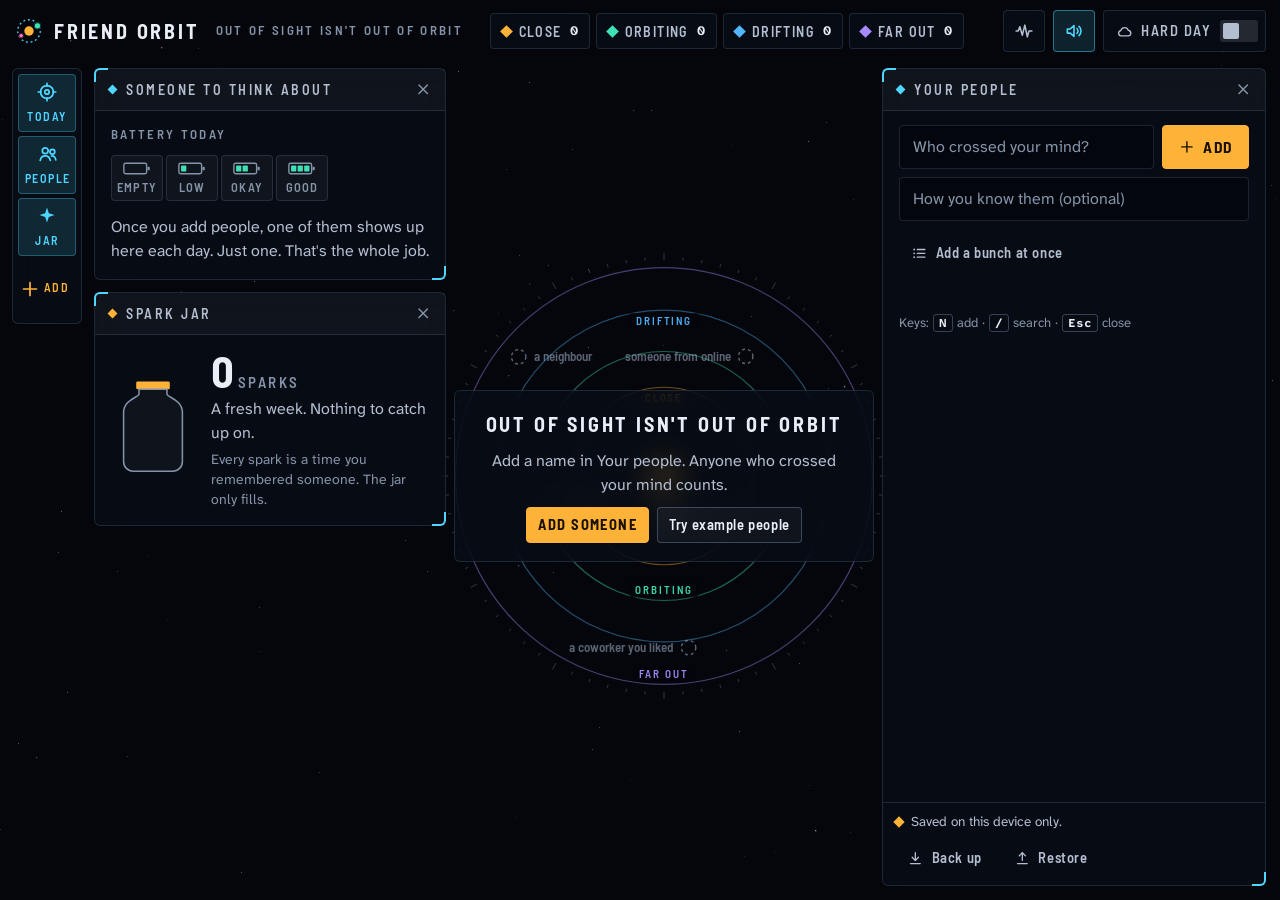
==== commit 4735a17e: "feat(friend-orbit): full-screen HUD orbit, flat cel graphics, sound - The orbit now fills the whole " ====
--- a/friend-orbit/index.html
+++ b/friend-orbit/index.html
@@ -4,12 +4,11 @@
 <meta charset="UTF-8">
 <meta name="viewport" content="width=device-width, initial-scale=1, viewport-fit=cover">
 <meta name="description" content="A calm, shame-free friends list. Everyone orbits you, drifts slowly, and never falls out of your sky.">
-<meta name="theme-color" media="(prefers-color-scheme: light)" content="#f3f4fb">
-<meta name="theme-color" media="(prefers-color-scheme: dark)" content="#08091c">
+<meta name="theme-color" content="#04060b">
 <meta name="apple-mobile-web-app-capable" content="yes">
 <meta name="mobile-web-app-capable" content="yes">
 <meta name="apple-mobile-web-app-title" content="Friend Orbit">
-<meta name="apple-mobile-web-app-status-bar-style" content="default">
+<meta name="apple-mobile-web-app-status-bar-style" content="black-translucent">
 <link rel="manifest" href="manifest.webmanifest">
 <link rel="icon" href="icons/icon.svg" type="image/svg+xml">
 <link rel="icon" href="icons/icon-192.png" type="image/png" sizes="192x192">
@@ -17,376 +16,336 @@
 <title>Friend Orbit</title>
 <link rel="preconnect" href="https://fonts.googleapis.com">
 <link rel="preconnect" href="https://fonts.gstatic.com" crossorigin>
-<link rel="stylesheet" href="https://fonts.googleapis.com/css2?family=Atkinson+Hyperlegible+Next:ital,wght@0,400..800;1,400..800&family=Atkinson+Hyperlegible+Mono:wght@400..700&family=Bricolage+Grotesque:opsz,wdth,wght@12..96,75..100,200..800&display=swap">
+<link rel="stylesheet" href="https://fonts.googleapis.com/css2?family=Barlow+Semi+Condensed:wght@500;600;700&family=Atkinson+Hyperlegible+Next:ital,wght@0,400..800;1,400..800&family=Atkinson+Hyperlegible+Mono:wght@400..700&display=swap">
 <style>
-/* Layout: a deep-space orbit map is the hero (always night, in both themes), a bold
-   "someone to think about" card and the spark jar sit beside it, your people follow as a
-   card grid, and each person opens as a side sheet (a bottom sheet on phones). */
+/* Layout: the orbit fills the whole screen. Translucent HUD windows float over it
+   (today and the spark jar on the left, your people on the right, a window rail at the edge),
+   and the orbit re-centres in whatever space they leave. Phones get a bottom dock and one sheet at a time. */
 :root{
-  --bg:#f3f4fb; --bg-2:#e9ebf7; --panel:#ffffff; --panel-2:#f1f2fa;
-  --ink:#0e1133; --ink-2:#394070; --ink-3:#586090; --line:#d3d7ea; --line-soft:#e5e7f3;
-  --sun:#ffb020; --sun-ink:#1c1200; --sun-soft:#fff0cc; --sun-text:#9a5500;
-  --grad-a:#e56b00; --grad-b:#d61f69;
-  --calm:#0d9c88; --calm-soft:#d4f4ee; --rest:#6a5cd6; --rest-soft:#ebe8fc;
-  --danger:#c0364f;
-  --z-close:#f29d00; --z-orbit:#0fb37f; --z-drift:#2f7cf6; --z-far:#8a5cf6;
-  --sel-bg:#0e1133; --sel-ink:#ffffff;
-  --toast-bg:#0e1133; --toast-ink:#f3f4ff; --toast-act:#ffc23d;
-  --fs:88%; --fl:52%; --fl-soft:92%; --fl-ink:30%;
-  --shadow:0 1px 2px rgb(14 17 51 / .06), 0 14px 34px -10px rgb(14 17 51 / .16);
-  --scrim:rgb(10 12 40 / .45);
-  --font-display:"Bricolage Grotesque","Avenir Next Condensed","Arial Narrow",system-ui,sans-serif;
-  --font-body:"Atkinson Hyperlegible Next","Atkinson Hyperlegible",Verdana,"Segoe UI",system-ui,sans-serif;
-  --font-mono:"Atkinson Hyperlegible Mono",ui-monospace,"SF Mono",Menlo,Consolas,monospace;
-}
-@media (prefers-color-scheme: dark){
-  :root:not([data-theme="light"]){
-    --bg:#08091c; --bg-2:#0c0e26; --panel:#11143a; --panel-2:#181c4a;
-    --ink:#f2f3ff; --ink-2:#c3c8ee; --ink-3:#979ecb; --line:#2c3170; --line-soft:#1f2358;
-    --sun:#ffb829; --sun-ink:#1c1200; --sun-soft:#3b2b0a; --sun-text:#ffc95a;
-    --grad-a:#ffc23d; --grad-b:#ff5c9f;
-    --calm:#34e0c8; --calm-soft:#0e3b3b; --rest:#b3a6ff; --rest-soft:#25235a;
-    --danger:#ff8fa3;
-    --z-close:#ffc23d; --z-orbit:#3ee6a0; --z-drift:#5aa9ff; --z-far:#b69cff;
-    --sel-bg:#ffc23d; --sel-ink:#1c1200;
-    --toast-bg:#20245e; --toast-ink:#f2f3ff; --toast-act:#ffc95a;
-    --fs:92%; --fl:66%; --fl-soft:24%; --fl-ink:88%;
-    --shadow:0 1px 2px rgb(0 0 0 / .4), 0 18px 42px -12px rgb(0 0 0 / .6);
-    --scrim:rgb(2 3 12 / .66);
-    color-scheme:dark;
-  }
-}
-:root[data-theme="dark"]{
-  --bg:#08091c; --bg-2:#0c0e26; --panel:#11143a; --panel-2:#181c4a;
-  --ink:#f2f3ff; --ink-2:#c3c8ee; --ink-3:#979ecb; --line:#2c3170; --line-soft:#1f2358;
-  --sun:#ffb829; --sun-ink:#1c1200; --sun-soft:#3b2b0a; --sun-text:#ffc95a;
-  --grad-a:#ffc23d; --grad-b:#ff5c9f;
-  --calm:#34e0c8; --calm-soft:#0e3b3b; --rest:#b3a6ff; --rest-soft:#25235a;
-  --danger:#ff8fa3;
-  --z-close:#ffc23d; --z-orbit:#3ee6a0; --z-drift:#5aa9ff; --z-far:#b69cff;
-  --sel-bg:#ffc23d; --sel-ink:#1c1200;
-  --toast-bg:#20245e; --toast-ink:#f2f3ff; --toast-act:#ffc95a;
-  --fs:92%; --fl:66%; --fl-soft:24%; --fl-ink:88%;
-  --shadow:0 1px 2px rgb(0 0 0 / .4), 0 18px 42px -12px rgb(0 0 0 / .6);
-  --scrim:rgb(2 3 12 / .66);
+  --void:#04060b;
+  --hud:rgba(9,14,24,.72); --hud-strong:rgba(9,14,24,.94); --hud-head:rgba(255,255,255,.035);
+  --row:rgba(255,255,255,.04); --row-hover:rgba(79,214,255,.08);
+  --edge:rgba(150,180,220,.17); --edge-2:rgba(150,180,220,.32);
+  --ink:#e9eef7; --ink-2:#b3bed0; --ink-3:#8593a9;
+  --cyan:#4fd6ff; --cyan-soft:rgba(79,214,255,.14);
+  --amber:#ffb238; --amber-ink:#1a1100; --amber-soft:rgba(255,178,56,.14);
+  --calm:#3fe0b5; --calm-soft:rgba(63,224,181,.13); --rest:#a99bff; --rest-soft:rgba(169,155,255,.12);
+  --danger:#ff7088;
+  --z-close:#ffb238; --z-orbit:#3fe0b5; --z-drift:#4fb6ff; --z-far:#a78bff;
+  --font-hud:"Barlow Semi Condensed","Barlow Condensed","Arial Narrow",system-ui,sans-serif;
+  --font-body:"Atkinson Hyperlegible Next","Atkinson Hyperlegible",Verdana,system-ui,sans-serif;
+  --font-mono:"Atkinson Hyperlegible Mono",ui-monospace,Menlo,Consolas,monospace;
+  --top:62px; --dock:70px;
   color-scheme:dark;
 }
-
 *{box-sizing:border-box}
-html{-webkit-text-size-adjust:100%}
-body{margin:0;color:var(--ink);font-family:var(--font-body);font-size:17px;line-height:1.55;-webkit-font-smoothing:antialiased;
-  background:
-    radial-gradient(1100px 520px at 8% -8%, color-mix(in srgb,var(--grad-b) 9%,transparent), transparent 62%),
-    radial-gradient(900px 480px at 100% -4%, color-mix(in srgb,var(--grad-a) 10%,transparent), transparent 60%),
-    var(--bg)}
+html{-webkit-text-size-adjust:100%;background:var(--void)}
+html,body{height:100%}
+body{margin:0;background:var(--void);color:var(--ink);font-family:var(--font-body);font-size:16px;line-height:1.5;overflow:hidden;-webkit-font-smoothing:antialiased}
 [hidden]{display:none!important}
-img,svg{max-width:100%}
+.closed{display:none!important}
 button,input,select,textarea{font:inherit;color:inherit}
-:focus-visible{outline:3px solid var(--sun);outline-offset:2px}
+:focus-visible{outline:2px solid var(--cyan);outline-offset:2px}
 .sr{position:absolute!important;width:1px;height:1px;overflow:hidden;clip:rect(0 0 0 0);white-space:nowrap;margin:-1px;padding:0;border:0}
-.ico{width:1.15em;height:1.15em;flex:none;fill:none;stroke:currentColor;stroke-width:2;stroke-linecap:round;stroke-linejoin:round;vertical-align:-.2em}
-
-.wrap{max-width:1280px;margin:0 auto;padding-inline:clamp(16px,4vw,44px);padding-block:18px 64px}
+.ico{width:1.15em;height:1.15em;flex:none;fill:none;stroke:currentColor;stroke-width:1.9;stroke-linecap:round;stroke-linejoin:round;vertical-align:-.2em}
+*{scrollbar-width:thin;scrollbar-color:rgba(150,180,220,.3) transparent}
+
+/* the sky */
+#space{position:fixed;inset:0;width:100%;height:100%;display:block;touch-action:manipulation}
+.orbit-tip{position:fixed;left:0;top:0;z-index:25;pointer-events:none;background:var(--hud-strong);border:1px solid var(--edge-2);border-radius:4px;padding:8px 12px;font-size:14.5px;line-height:1.35;white-space:nowrap}
+.orbit-tip b{display:block;font-family:var(--font-hud);font-weight:700;font-size:18px;letter-spacing:.02em}
+.orbit-tip span{color:var(--ink-2)}
+.orbit-overlay{position:fixed;left:50%;top:50%;transform:translate(-50%,-50%);z-index:5;pointer-events:none;text-align:center;width:min(420px,86vw)}
+.orbit-overlay > *{pointer-events:auto}
+.ov-card{display:grid;gap:10px;justify-items:center;padding:18px 22px;background:var(--hud);-webkit-backdrop-filter:blur(14px);backdrop-filter:blur(14px);border:1px solid var(--edge);border-radius:6px}
+.ov-card p{margin:0}
+.ov-title{font-family:var(--font-hud);font-weight:700;font-size:20px;letter-spacing:.14em;text-transform:uppercase}
+.ov-soft{font-family:var(--font-hud);font-weight:600;font-size:15px;letter-spacing:.2em;text-transform:uppercase;color:var(--cyan)}
+.breath{position:fixed;left:50%;top:50%;transform:translate(-50%,0);z-index:5;pointer-events:none;font-family:var(--font-hud);font-weight:600;font-size:15px;letter-spacing:.26em;text-transform:uppercase;color:var(--amber)}
 
 /* top bar */
-.top{display:flex;align-items:center;justify-content:space-between;gap:12px 16px;flex-wrap:wrap;padding-block:4px 26px}
-.brand{display:flex;align-items:center;gap:11px;font-family:var(--font-display);font-weight:800;font-stretch:87.5%;font-size:23px;letter-spacing:-.015em}
-.brand svg{width:36px;height:36px}
-.hard-toggle{display:inline-flex;align-items:center;gap:10px;min-height:46px;padding:6px 8px 6px 16px;border-radius:999px;border:1.5px solid var(--line);background:var(--panel);cursor:pointer;font-weight:700;font-size:15.5px;box-shadow:var(--shadow)}
-.hard-toggle:hover{border-color:var(--calm)}
-.hard-toggle[aria-checked="true"]{border-color:var(--calm);background:var(--calm-soft)}
-.switch-ui{width:44px;height:28px;border-radius:999px;background:var(--line);position:relative;flex:none;transition:background .2s}
-.switch-ui .knob,.switch .knob{position:absolute;top:3px;left:3px;width:22px;height:22px;border-radius:50%;background:#fff;box-shadow:0 1px 3px rgb(0 0 0 / .3);transition:transform .2s}
-[aria-checked="true"] > .switch-ui{background:var(--calm)}
-[aria-checked="true"] > .switch-ui .knob{transform:translateX(16px)}
-
-/* intro */
-.intro{display:grid;gap:14px;max-width:980px}
-.intro h1{font-family:var(--font-display);font-weight:800;font-stretch:82%;font-size:clamp(48px,8.2vw,110px);line-height:.9;letter-spacing:-.018em;word-spacing:.1em;margin:0;text-wrap:balance}
-.intro h1 em{font-style:normal;background:linear-gradient(96deg,var(--grad-a) 5%,var(--grad-b) 95%);-webkit-background-clip:text;background-clip:text;color:transparent;padding-right:.05em}
-.intro p{margin:0;max-width:58ch;color:var(--ink-2);font-size:clamp(17px,1.6vw,20px);line-height:1.5;text-wrap:pretty}
-.promise{list-style:none;margin:4px 0 0;padding:0;display:flex;flex-wrap:wrap;gap:8px}
-.promise li{display:inline-flex;align-items:center;gap:9px;padding:7px 15px 7px 12px;border-radius:999px;background:var(--panel);border:1px solid var(--line-soft);font-weight:700;font-size:15px}
-.promise li::before{content:"";width:9px;height:9px;border-radius:50%;background:linear-gradient(135deg,var(--grad-a),var(--grad-b))}
-
-/* stage */
-.stage{display:grid;grid-template-columns:minmax(0,1.3fr) minmax(0,1fr);gap:22px;margin-top:34px;align-items:start}
-.side{display:grid;gap:22px;min-width:0}
-@media (max-width:960px){.stage{grid-template-columns:minmax(0,1fr)}}
-
-/* the orbit is always a night sky, so it carries its own dark tokens */
-.orbit-panel{
-  --ink:#f3f4ff; --ink-2:#cdd2f5; --ink-3:#a3aad8; --line:rgba(255,255,255,.18); --line-soft:rgba(255,255,255,.1);
-  --panel:#151843; --panel-2:#1e225c; --sel-bg:#ffc23d; --sel-ink:#1c1200; --sun-text:#ffd27a;
-  --z-close:#ffc23d; --z-orbit:#3ee6a0; --z-drift:#5aa9ff; --z-far:#b69cff;
-  --fs:92%; --fl:64%; --fl-soft:24%; --fl-ink:86%;
-  color-scheme:dark;
-  position:relative;min-width:0;border-radius:34px;overflow:hidden;background:#07081d;color:var(--ink);
-  box-shadow:inset 0 0 0 1px rgba(255,255,255,.07), 0 34px 80px -30px rgba(70,40,170,.6);
-}
-.orbit-box{position:relative;width:100%;aspect-ratio:1/1}
-#orbit{position:absolute;inset:0;width:100%;height:100%;display:block;touch-action:manipulation}
-.orbit-foot{display:grid;gap:12px;padding:6px 18px 22px}
-.orbit-tip{position:absolute;left:0;top:0;pointer-events:none;background:rgba(9,10,34,.94);color:var(--ink);border:1px solid var(--line);border-radius:14px;padding:9px 13px;box-shadow:0 12px 30px rgba(0,0,0,.45);font-size:14.5px;line-height:1.35;white-space:nowrap;z-index:2}
-.orbit-tip b{display:block;font-family:var(--font-display);font-weight:800;font-size:18px;letter-spacing:-.01em}
-.orbit-tip span{color:var(--ink-2)}
-.orbit-overlay{position:absolute;inset:auto 0 8% 0;display:flex;justify-content:center;padding-inline:10%;text-align:center;pointer-events:none}
-.orbit-overlay > *{pointer-events:auto}
-.ov-card{background:rgba(12,14,46,.86);border:1px solid var(--line);border-radius:20px;padding:16px 20px;display:grid;gap:10px;justify-items:center;max-width:400px;backdrop-filter:blur(6px)}
-.ov-card p{margin:0}
-.ov-title{font-family:var(--font-display);font-weight:800;font-size:22px;letter-spacing:-.01em}
-.ov-soft{color:var(--ink-2);font-family:var(--font-mono);font-size:14px;letter-spacing:.08em;text-transform:uppercase}
-.breath{position:absolute;left:0;right:0;top:calc(50% + 15%);text-align:center;font-family:var(--font-mono);font-weight:700;font-size:14px;letter-spacing:.2em;text-transform:uppercase;color:var(--sun-text);pointer-events:none;text-shadow:0 0 18px rgba(255,194,61,.6)}
-.legend{display:flex;flex-wrap:wrap;gap:8px;justify-content:center}
-.zchip{display:inline-flex;align-items:center;gap:9px;min-height:42px;padding:7px 15px 7px 13px;border-radius:999px;border:1px solid var(--line);background:var(--panel);cursor:pointer;font-weight:700;font-size:15px;transition:background .15s,border-color .15s}
-.zchip:hover{background:var(--panel-2);border-color:rgba(255,255,255,.3)}
-.zchip[aria-pressed="true"]{background:var(--sel-bg);color:var(--sel-ink);border-color:var(--sel-bg)}
-.zchip .n{font-family:var(--font-mono);font-variant-numeric:tabular-nums;font-size:13.5px;font-weight:700;min-width:1.6em;padding:1px 7px;border-radius:999px;background:rgba(255,255,255,.1);text-align:center}
-.zchip[aria-pressed="true"] .n{background:rgba(0,0,0,.12)}
-.zdot{width:11px;height:11px;border-radius:50%;background:var(--z-close);flex:none;box-shadow:0 0 0 3px color-mix(in srgb,var(--z-close) 25%,transparent)}
-.z-orbit .zdot{background:var(--z-orbit);box-shadow:0 0 0 3px color-mix(in srgb,var(--z-orbit) 25%,transparent)}
-.z-drift .zdot{background:var(--z-drift);box-shadow:0 0 0 3px color-mix(in srgb,var(--z-drift) 25%,transparent)}
-.z-far .zdot{background:var(--z-far);box-shadow:0 0 0 3px color-mix(in srgb,var(--z-far) 25%,transparent)}
-.orbit-note{font-size:15px;color:var(--ink-2);text-align:center;max-width:52ch;margin:0 auto}
-
-/* generic surfaces and controls */
-.card{background:var(--panel);border:1px solid var(--line-soft);border-radius:28px;padding:24px;min-width:0;box-shadow:var(--shadow)}
-.eyebrow{font-family:var(--font-mono);font-size:12.5px;font-weight:700;letter-spacing:.15em;text-transform:uppercase;color:var(--ink-3);margin:0}
-.fine{font-size:14.5px;color:var(--ink-3);margin:0;line-height:1.5}
+.hud-top{position:fixed;top:0;left:0;right:0;z-index:20;display:flex;align-items:center;gap:14px;min-height:var(--top);padding:calc(env(safe-area-inset-top,0px) + 10px) 14px 10px;background:linear-gradient(to bottom,rgba(4,6,11,.9),rgba(4,6,11,0));pointer-events:none}
+.hud-top > *{pointer-events:auto}
+.brand{display:flex;align-items:center;gap:10px;font-family:var(--font-hud);font-weight:700;font-size:20px;letter-spacing:.14em;text-transform:uppercase;white-space:nowrap}
+.brand svg{width:30px;height:30px}
+.tagline{font-weight:600;font-size:13px;letter-spacing:.18em;color:var(--ink-3);margin-left:6px}
+@media (max-width:1240px){.tagline{display:none}}
+.legend{display:flex;gap:6px;margin-inline:auto;flex-wrap:wrap;justify-content:center}
+.zchip{display:inline-flex;align-items:center;gap:8px;min-height:36px;padding:5px 11px;border-radius:4px;border:1px solid var(--edge);background:var(--hud);-webkit-backdrop-filter:blur(10px);backdrop-filter:blur(10px);cursor:pointer;font-family:var(--font-hud);font-weight:600;font-size:14px;letter-spacing:.1em;text-transform:uppercase;color:var(--ink-2)}
+.zchip:hover{color:var(--ink);border-color:var(--edge-2)}
+.zchip[aria-pressed="true"]{color:var(--ink);border-color:var(--zc,var(--cyan));background:color-mix(in srgb,var(--zc,var(--cyan)) 16%,var(--hud))}
+.zchip .n{font-family:var(--font-mono);font-size:13px;font-weight:700;color:var(--ink);letter-spacing:0}
+.zdot{width:9px;height:9px;flex:none;background:var(--zc,var(--z-close));transform:rotate(45deg)}
+.z-close{--zc:var(--z-close)} .z-orbit{--zc:var(--z-orbit)} .z-drift{--zc:var(--z-drift)} .z-far{--zc:var(--z-far)}
+.hud-actions{display:flex;gap:8px;align-items:center;margin-left:auto}
+.hud-btn{display:inline-grid;place-items:center;width:42px;height:42px;border-radius:4px;border:1px solid var(--edge);background:var(--hud);-webkit-backdrop-filter:blur(10px);backdrop-filter:blur(10px);color:var(--ink-2);cursor:pointer}
+.hud-btn .ico{width:20px;height:20px}
+.hud-btn:hover{color:var(--ink);border-color:var(--edge-2)}
+.hud-btn[aria-pressed="true"]{color:var(--cyan);border-color:rgba(79,214,255,.45);background:var(--cyan-soft)}
+.hard-toggle{display:inline-flex;align-items:center;gap:9px;min-height:42px;padding:5px 7px 5px 12px;border-radius:4px;border:1px solid var(--edge);background:var(--hud);-webkit-backdrop-filter:blur(10px);backdrop-filter:blur(10px);cursor:pointer;font-family:var(--font-hud);font-weight:600;font-size:14.5px;letter-spacing:.1em;text-transform:uppercase;color:var(--ink-2)}
+.hard-toggle:hover{color:var(--ink);border-color:var(--edge-2)}
+.hard-toggle[aria-checked="true"]{color:var(--ink);border-color:var(--calm);background:var(--calm-soft)}
+.switch-ui{width:38px;height:22px;border-radius:3px;background:rgba(255,255,255,.12);position:relative;flex:none}
+.switch-ui .knob,.switch .knob{position:absolute;top:3px;left:3px;width:16px;height:16px;border-radius:2px;background:var(--ink-2);transition:transform .18s,background .18s}
+[aria-checked="true"] > .switch-ui{background:rgba(63,224,181,.35)}
+[aria-checked="true"] > .switch-ui .knob{transform:translateX(16px);background:var(--calm)}
+
+/* window rail */
+.rail{position:fixed;left:12px;top:calc(var(--top) + 6px);z-index:15;display:flex;flex-direction:column;gap:4px;padding:5px;background:var(--hud);-webkit-backdrop-filter:blur(16px);backdrop-filter:blur(16px);border:1px solid var(--edge);border-radius:6px}
+.rail-btn{width:58px;min-height:58px;display:grid;justify-items:center;align-content:center;gap:4px;border:1px solid transparent;border-radius:4px;background:transparent;color:var(--ink-3);cursor:pointer;font-family:var(--font-hud);font-size:12px;font-weight:600;letter-spacing:.12em;text-transform:uppercase}
+.rail-btn .ico{width:22px;height:22px}
+.rail-btn:hover{color:var(--ink);background:var(--row)}
+.rail-btn[aria-pressed="true"]{color:var(--cyan);background:var(--cyan-soft);border-color:rgba(79,214,255,.3)}
+.rail-btn.add{color:var(--amber)}
+
+/* windows */
+.col-left{position:fixed;left:94px;top:calc(var(--top) + 6px);bottom:14px;width:min(352px,28vw);display:flex;flex-direction:column;gap:12px;z-index:10;pointer-events:none}
+.col-right{position:fixed;right:14px;top:calc(var(--top) + 6px);bottom:14px;width:min(400px,30vw);display:flex;flex-direction:column;z-index:10;pointer-events:none}
+.col-left .win{flex:0 1 auto}
+.col-right .win{flex:1 1 auto}
+.win{position:relative;display:flex;flex-direction:column;min-height:0;pointer-events:auto;background:var(--hud);-webkit-backdrop-filter:blur(16px) saturate(1.2);backdrop-filter:blur(16px) saturate(1.2);border:1px solid var(--edge);border-radius:6px}
+.win::before,.win::after{content:"";position:absolute;width:12px;height:12px;pointer-events:none}
+.win::before{left:-1px;top:-1px;border-left:2px solid var(--cyan);border-top:2px solid var(--cyan);border-top-left-radius:6px}
+.win::after{right:-1px;bottom:-1px;border-right:2px solid var(--cyan);border-bottom:2px solid var(--cyan);border-bottom-right-radius:6px}
+.win-head{display:flex;align-items:center;gap:10px;min-height:42px;padding:0 5px 0 14px;background:var(--hud-head);border-bottom:1px solid var(--edge);flex:none}
+.win-head h2{margin:0;flex:1;min-width:0;font-family:var(--font-hud);font-weight:600;font-size:14px;letter-spacing:.18em;text-transform:uppercase;color:var(--ink-2);white-space:nowrap;overflow:hidden;text-overflow:ellipsis}
+.win-head .count{font-family:var(--font-mono);font-size:13px;font-weight:700;color:var(--ink);letter-spacing:0;margin-left:6px}
+.wh-mark{width:7px;height:7px;flex:none;background:var(--cyan);transform:rotate(45deg)}
+.win-x{display:inline-grid;place-items:center;width:34px;height:34px;border:0;border-radius:4px;background:transparent;color:var(--ink-3);cursor:pointer}
+.win-x:hover{background:var(--row);color:var(--ink)}
+.win-body{flex:1 1 auto;min-height:0;overflow:auto;overscroll-behavior:contain;padding:14px 16px 16px;display:grid;gap:14px;align-content:start}
+.win-foot{flex:none;display:flex;gap:8px 12px;align-items:center;justify-content:space-between;flex-wrap:wrap;padding:9px 12px;border-top:1px solid var(--edge)}
+
+/* generic controls */
+.eyebrow{font-family:var(--font-hud);font-weight:600;font-size:13px;letter-spacing:.18em;text-transform:uppercase;color:var(--ink-3);margin:0}
+.fine{font-size:14px;color:var(--ink-3);margin:0;line-height:1.45}
 .muted{color:var(--ink-2)}
-.btn{display:inline-flex;align-items:center;justify-content:center;gap:8px;min-height:46px;padding:10px 18px;border-radius:999px;border:1.5px solid var(--line);background:var(--panel);color:var(--ink);font-weight:700;font-size:15.5px;cursor:pointer;transition:background .15s,transform .08s,box-shadow .15s;text-decoration:none}
-.btn:hover{background:var(--panel-2)}
-.btn:active{transform:translateY(1px)}
-.btn:disabled{opacity:.55;cursor:default}
-.btn.primary{background:var(--sun);border-color:transparent;color:var(--sun-ink);box-shadow:0 8px 22px -10px color-mix(in srgb,var(--sun) 80%,transparent)}
-.btn.primary:hover{background:var(--sun);filter:brightness(1.06)}
+.btn{display:inline-flex;align-items:center;justify-content:center;gap:8px;min-height:42px;padding:8px 15px;border-radius:4px;border:1px solid var(--edge-2);background:var(--row);color:var(--ink);font-family:var(--font-hud);font-weight:600;font-size:15.5px;letter-spacing:.04em;cursor:pointer;text-decoration:none;transition:background .12s,border-color .12s}
+.btn:hover{border-color:var(--cyan);background:var(--cyan-soft)}
+.btn:disabled{opacity:.5;cursor:default}
+.btn.primary{background:var(--amber);border-color:var(--amber);color:var(--amber-ink);font-weight:700;letter-spacing:.1em;text-transform:uppercase}
+.btn.primary:hover{background:#ffc15e;border-color:#ffc15e}
 .btn.ghost{background:transparent;border-color:transparent;color:var(--ink-2)}
-.btn.ghost:hover{background:var(--panel-2);color:var(--ink)}
-.btn.small{min-height:40px;padding:7px 14px;font-size:14.5px}
+.btn.ghost:hover{color:var(--ink);background:var(--row);border-color:var(--edge)}
+.btn.small{min-height:36px;padding:5px 11px;font-size:14.5px}
 .btn.danger{border-color:var(--danger);color:var(--danger);background:transparent}
-.chips{display:flex;flex-wrap:wrap;gap:8px}
-.chip{display:inline-flex;align-items:center;gap:8px;min-height:42px;padding:8px 14px;border-radius:999px;border:1.5px solid var(--line);background:var(--panel);color:var(--ink);font-size:15px;font-weight:600;cursor:pointer;text-align:left;transition:background .15s,border-color .15s}
-.chip:hover{background:var(--panel-2);border-color:color-mix(in srgb,var(--ink) 30%,var(--line))}
-.chip[aria-pressed="true"],.chip[aria-checked="true"]{background:var(--sel-bg);color:var(--sel-ink);border-color:var(--sel-bg)}
-.chip.small{min-height:38px;padding:6px 12px;font-size:14.5px}
-.chip.liked::after{content:"";width:7px;height:7px;border-radius:50%;background:var(--calm);margin-left:2px}
-.chip.kind .ico{color:hsl(var(--h,40) 90% var(--fl))}
-.chip.thought{border-color:color-mix(in srgb,var(--sun) 70%,transparent);background:color-mix(in srgb,var(--sun-soft) 80%,var(--panel))}
-.chip.thought .ico{color:var(--sun)}
-.field{width:100%;min-width:0;min-height:50px;padding:11px 16px;border-radius:16px;border:1.5px solid var(--line);background:var(--panel);color:var(--ink);font-size:16.5px;transition:border-color .15s,box-shadow .15s}
-.field:focus{outline:none;border-color:var(--sun);box-shadow:0 0 0 4px color-mix(in srgb,var(--sun) 25%,transparent)}
+.chips{display:flex;flex-wrap:wrap;gap:6px}
+.chip{display:inline-flex;align-items:center;gap:7px;min-height:40px;padding:6px 12px;border-radius:4px;border:1px solid var(--edge);background:var(--row);color:var(--ink);font-family:var(--font-hud);font-weight:600;font-size:15.5px;letter-spacing:.02em;cursor:pointer;text-align:left;transition:background .12s,border-color .12s}
+.chip:hover{border-color:var(--cyan);background:var(--cyan-soft)}
+.chip[aria-pressed="true"],.chip[aria-checked="true"]{border-color:var(--cyan);background:rgba(79,214,255,.2);color:#fff}
+.chip.small{min-height:34px;padding:4px 10px;font-size:14.5px}
+.chip.liked::after{content:"";width:6px;height:6px;background:var(--calm);transform:rotate(45deg);margin-left:2px}
+.chip.kind .ico{color:hsl(var(--h,40) 82% 66%)}
+.chip.thought{border-color:rgba(255,178,56,.45);background:var(--amber-soft)}
+.chip.thought .ico{color:var(--amber)}
+.field{width:100%;min-width:0;min-height:44px;padding:9px 13px;border-radius:4px;border:1px solid var(--edge);background:rgba(0,0,0,.35);color:var(--ink);font-size:16px}
+.field:focus{outline:none;border-color:var(--cyan);box-shadow:0 0 0 3px rgba(79,214,255,.18)}
 .field::placeholder{color:var(--ink-3)}
+select.field{background-color:#0b111c}
 textarea.field{resize:vertical;line-height:1.45}
-.icon-btn{display:inline-grid;place-items:center;width:44px;height:44px;border-radius:50%;border:1px solid transparent;background:transparent;color:var(--ink-2);cursor:pointer;flex:none}
-.icon-btn:hover{background:var(--panel-2);color:var(--ink)}
-.icon-btn.sm{width:38px;height:38px}
+.icon-btn{display:inline-grid;place-items:center;width:40px;height:40px;border-radius:4px;border:1px solid transparent;background:transparent;color:var(--ink-2);cursor:pointer;flex:none}
+.icon-btn:hover{background:var(--row);color:var(--ink);border-color:var(--edge)}
+.icon-btn.sm{width:34px;height:34px}
 .row{display:flex;gap:8px;flex-wrap:wrap;align-items:center}
 
-/* avatars: a tinted disc with a vivid rim, so initials stay readable on every hue */
-.avatar{--sz:48px;position:relative;width:var(--sz);height:var(--sz);border-radius:50%;display:grid;place-items:center;flex:none;
-  background:hsl(var(--h) var(--fs) var(--fl-soft));color:hsl(var(--h) var(--fs) var(--fl-ink));
-  box-shadow:inset 0 0 0 2.5px hsl(var(--h) 92% 58%);
-  font-family:var(--font-display);font-weight:800;font-size:calc(var(--sz) * .38);letter-spacing:.01em;line-height:1}
-.avatar.safe::after{content:"";position:absolute;inset:-5px;border-radius:50%;border:2.5px solid var(--calm)}
-.avatar.resting{filter:saturate(.3);opacity:.75}
+/* cel-shaded planets: flat colour, a hard shadow crescent and a dark rim */
+.avatar{--sz:46px;position:relative;width:var(--sz);height:var(--sz);border-radius:50%;display:grid;place-items:center;flex:none;
+  background:hsl(var(--h) 82% 62%);
+  box-shadow:inset calc(var(--sz) * -.15) calc(var(--sz) * -.15) 0 hsl(var(--h) 70% 42%),0 0 0 2px hsl(var(--h) 60% 24%);
+  color:#07101c;font-family:var(--font-hud);font-weight:700;font-size:calc(var(--sz) * .4);letter-spacing:.02em;line-height:1}
+.avatar.safe::after{content:"";position:absolute;inset:-7px;border-radius:50%;border:2px solid var(--calm)}
+.avatar.resting{filter:saturate(.25) brightness(.8)}
 
 /* today */
-.today{--h:40;display:grid;gap:16px;background:radial-gradient(130% 90% at 100% 0%,hsl(var(--h) 95% 60% / .2),transparent 58%),var(--panel)}
-.today-head{display:flex;align-items:center;justify-content:space-between;gap:10px;flex-wrap:wrap}
-.battery{display:flex;gap:3px;padding:4px;border-radius:18px;border:1px solid var(--line-soft);background:var(--panel-2)}
-.bat{display:grid;justify-items:center;gap:2px;min-width:54px;min-height:48px;padding:6px 6px 4px;border-radius:14px;border:0;background:transparent;cursor:pointer;color:var(--ink-2);font-size:12px;font-weight:700;font-family:var(--font-mono);letter-spacing:.04em}
-.bat svg{width:30px;height:16px}
+.battery-row{display:flex;align-items:center;justify-content:space-between;gap:10px;flex-wrap:wrap}
+.battery{display:flex;gap:3px}
+.bat{display:grid;justify-items:center;gap:2px;min-width:52px;min-height:46px;padding:5px 4px 3px;border-radius:4px;border:1px solid var(--edge);background:var(--row);cursor:pointer;color:var(--ink-3);font-family:var(--font-hud);font-weight:600;font-size:12.5px;letter-spacing:.1em;text-transform:uppercase}
+.bat svg{width:28px;height:15px}
 .bat .shell{fill:none;stroke:currentColor;stroke-width:1.6}
 .bat .cap{fill:currentColor}
-.bat .bar{fill:#16c79a}
-.bat:hover{background:var(--panel)}
-.bat[aria-checked="true"]{background:var(--sel-bg);color:var(--sel-ink)}
-.bat[aria-checked="true"] .bar{fill:currentColor}
-.t-who{display:flex;gap:16px;align-items:center;background:none;border:0;padding:0;cursor:pointer;text-align:left;color:inherit;border-radius:16px}
-.t-name{font-family:var(--font-display);font-weight:800;font-stretch:87.5%;font-size:clamp(30px,3.2vw,40px);line-height:.98;letter-spacing:-.025em;display:block}
-.t-meta{display:block;color:var(--ink-2);font-size:15.5px;margin-top:5px}
-.t-lines{display:grid;gap:8px;margin:0;padding:12px 14px;list-style:none;border-radius:18px;background:color-mix(in srgb,var(--panel-2) 85%,transparent)}
-.t-lines li{display:flex;gap:10px;align-items:baseline;font-size:16px}
-.t-lines .k{font-family:var(--font-mono);font-size:12px;font-weight:700;letter-spacing:.1em;text-transform:uppercase;color:var(--ink-3);flex:none;min-width:7.4em}
-.t-do{display:grid;gap:10px}
-.t-do .q{font-weight:800;font-size:17px;margin:0}
-.t-do .q span{font-weight:400;color:var(--ink-2)}
-.t-done{display:flex;gap:10px;align-items:center;font-size:20px;margin:0}
+.bat .bar{fill:var(--calm)}
+.bat:hover{color:var(--ink);border-color:var(--edge-2)}
+.bat[aria-checked="true"]{color:var(--ink);border-color:var(--calm);background:var(--calm-soft)}
+.today-body{display:grid;gap:14px}
+.t-who{display:flex;gap:14px;align-items:center;background:none;border:0;padding:0;cursor:pointer;text-align:left;color:inherit;border-radius:4px}
+.t-name{display:block;font-family:var(--font-hud);font-weight:700;font-size:28px;line-height:1.05;letter-spacing:.01em}
+.t-meta{display:block;color:var(--ink-2);font-size:15px;margin-top:3px}
+.t-status{margin:0;font-size:15.5px;color:var(--ink-2)}
+.t-status b{color:var(--zc,var(--ink));font-family:var(--font-hud);font-weight:700;letter-spacing:.08em;text-transform:uppercase;font-size:14.5px;margin-right:4px}
+.t-lines{display:grid;gap:6px;margin:0;padding:10px 12px;list-style:none;border-radius:4px;background:var(--row);border:1px solid var(--edge)}
+.t-lines li{display:flex;gap:10px;align-items:baseline;font-size:15.5px}
+.t-lines .k{font-family:var(--font-hud);font-weight:600;font-size:12.5px;letter-spacing:.16em;text-transform:uppercase;color:var(--ink-3);flex:none;min-width:7.6em}
+.t-do{display:grid;gap:8px}
+.t-do .q{margin:0;font-family:var(--font-hud);font-weight:700;font-size:16px;letter-spacing:.06em;text-transform:uppercase}
+.t-do .q span{display:block;font-family:var(--font-body);font-weight:400;font-size:14.5px;letter-spacing:0;text-transform:none;color:var(--ink-2)}
+.t-done{display:flex;gap:10px;align-items:center;font-size:18px;margin:0}
 .t-done .ico{color:var(--calm);width:1.4em;height:1.4em}
-.soft-empty{margin:0;color:var(--ink-2);font-size:17px}
-
-/* wins */
-.wins{display:grid;gap:16px}
-.wins-row{display:flex;gap:20px;align-items:center}
-.jar{width:112px;flex:none}
-.jar .glass{fill:color-mix(in srgb,var(--panel-2) 80%,transparent);stroke:var(--ink-3);stroke-width:2}
-.jar .shine{fill:none;stroke:#fff;stroke-width:3.5;stroke-linecap:round;opacity:.55}
-.jar-star{fill:hsl(var(--h) 95% 58%)}
-.big-n{font-family:var(--font-display);font-weight:800;font-stretch:87.5%;font-size:60px;line-height:.9;letter-spacing:-.03em;font-variant-numeric:tabular-nums;margin:0}
-.big-n small{font-size:20px;font-weight:700;color:var(--ink-2);letter-spacing:0}
-.wins p{margin:0}
-.upcoming{display:grid;gap:6px;border-top:1px solid var(--line-soft);padding-top:14px}
-.up-item{display:flex;gap:10px;align-items:center;background:none;border:0;padding:6px 0;cursor:pointer;text-align:left;color:inherit;font-size:16px}
-.up-item .ico{color:var(--grad-b);width:1.3em;height:1.3em}
+.soft-empty{margin:0;color:var(--ink-2)}
+
+/* jar */
+.wins-row{display:flex;gap:16px;align-items:center}
+.jar{width:84px;flex:none}
+.jar .glass{fill:rgba(255,255,255,.03);stroke:var(--ink-3);stroke-width:2.2}
+.jar .lid{fill:var(--amber)}
+.jar-star{fill:hsl(var(--h) 82% 62%);stroke:hsl(var(--h) 60% 24%);stroke-width:1}
+.big-n{margin:0;font-family:var(--font-hud);font-weight:700;font-size:44px;line-height:1;font-variant-numeric:tabular-nums}
+.big-n small{font-size:15px;font-weight:600;letter-spacing:.16em;text-transform:uppercase;color:var(--ink-3);margin-left:4px}
+.wins-row p{margin:0}
+.upcoming{display:grid;gap:4px;border-top:1px solid var(--edge);padding-top:10px}
+.up-item{display:flex;gap:10px;align-items:center;background:none;border:0;padding:4px 0;cursor:pointer;text-align:left;color:inherit;font-size:15px}
+.up-item .ico{color:var(--amber)}
 
 /* harbor (hard day) */
-.harbor{display:grid;gap:16px;background:radial-gradient(120% 80% at 100% 0%,color-mix(in srgb,var(--calm) 16%,transparent),transparent 60%),var(--panel);border-color:color-mix(in srgb,var(--calm) 40%,var(--line-soft))}
-.harbor h2{font-family:var(--font-display);font-weight:800;font-stretch:87.5%;font-size:36px;line-height:1;margin:0;letter-spacing:-.02em}
+.harbor .win-body{gap:14px}
+.harbor h3{margin:0;font-family:var(--font-hud);font-weight:700;font-size:26px;letter-spacing:.02em}
 .harbor p{margin:0}
-.h-person{display:flex;align-items:center;gap:10px;justify-content:space-between;padding:10px 0;border-top:1px solid var(--line-soft)}
+.h-person{display:flex;align-items:center;gap:10px;justify-content:space-between;padding:8px 0;border-top:1px solid var(--edge)}
 .h-open{display:flex;gap:12px;align-items:center;background:none;border:0;padding:0;cursor:pointer;text-align:left;color:inherit;min-width:0}
-.h-open b{display:block;font-size:17px}
-.quote{margin:0;padding:14px 16px;border-radius:16px;background:var(--calm-soft);font-size:17px;font-weight:600}
+.h-open b{display:block;font-family:var(--font-hud);font-size:18px}
+.quote{margin:0;padding:12px 14px;border-radius:4px;border:1px solid rgba(63,224,181,.35);background:var(--calm-soft);font-size:16px}
 
 /* people */
-.people{margin-top:64px}
-.people-head{display:flex;justify-content:space-between;align-items:end;gap:12px;flex-wrap:wrap}
-.people-head h2{font-family:var(--font-display);font-weight:800;font-stretch:82%;font-size:clamp(44px,6vw,72px);letter-spacing:-.018em;word-spacing:.08em;margin:0;line-height:.9}
-.people-head .fine{margin-top:8px;font-size:15.5px}
-.add{display:grid;grid-template-columns:minmax(0,1.2fr) minmax(0,1fr) auto;gap:10px;margin-top:20px;padding:12px;border-radius:24px;background:var(--panel);border:1px solid var(--line-soft);box-shadow:var(--shadow)}
-.add .btn{min-height:50px;padding-inline:22px}
-@media (max-width:720px){.add{grid-template-columns:minmax(0,1fr)}}
-.add-more{display:flex;gap:10px;align-items:center;flex-wrap:wrap;margin-top:10px}
-.dump{display:grid;gap:10px;margin-top:10px;padding:14px;border-radius:24px;background:var(--panel);border:1.5px dashed var(--line)}
-.banner{display:flex;gap:12px;align-items:center;justify-content:space-between;flex-wrap:wrap;margin-top:16px;padding:14px 16px;border-radius:20px;background:var(--sun-soft);color:var(--ink);font-size:16px;font-weight:600}
-.banner p{margin:0;max-width:62ch}
-.toolbar{display:flex;gap:10px;flex-wrap:wrap;align-items:center;margin-top:22px}
-.search{position:relative;flex:1 1 260px;min-width:0}
-.search .ico{position:absolute;left:16px;top:50%;transform:translateY(-50%);color:var(--ink-3)}
-.search .field{padding-left:46px}
-.toolbar select.field{width:auto}
-.filter-note{margin:14px 0 0;font-size:15.5px;color:var(--ink-2);display:flex;gap:8px;align-items:center;flex-wrap:wrap;font-weight:600}
-.zone-h{display:flex;align-items:center;gap:12px;flex-wrap:wrap;margin:36px 0 14px}
-.zone-h h3{font-family:var(--font-display);font-weight:800;font-stretch:87.5%;font-size:30px;margin:0;display:flex;align-items:center;gap:12px;letter-spacing:-.02em;line-height:1}
-.zone-h .zdot{width:14px;height:14px}
-.zone-h p{margin:0;color:var(--ink-2);font-size:15.5px;font-weight:600}
-.grid{display:grid;grid-template-columns:repeat(auto-fill,minmax(min(100%,300px),1fr));gap:14px}
-.person{position:relative;display:flex;flex-direction:column;gap:12px;min-width:0;padding:16px;border-radius:24px;border:1px solid var(--line-soft);box-shadow:var(--shadow);
-  background:radial-gradient(110% 70% at 100% 0%,hsl(var(--h) 95% 60% / .11),transparent 60%),var(--panel);transition:border-color .2s,transform .2s}
-.person:hover{border-color:hsl(var(--h) 90% 58% / .7);transform:translateY(-2px)}
-.person.flash{animation:warm 1.6s ease}
-@keyframes warm{0%{box-shadow:0 0 0 0 hsl(var(--h) 95% 58% / 0)}25%{box-shadow:0 0 0 8px hsl(var(--h) 95% 58% / .35)}100%{box-shadow:0 0 0 0 hsl(var(--h) 95% 58% / 0)}}
-.p-open{display:flex;gap:14px;align-items:center;background:none;border:0;padding:2px;margin:0;cursor:pointer;text-align:left;color:inherit;border-radius:14px;width:100%}
-.p-text{display:grid;gap:2px;min-width:0;flex:1}
-.p-name{font-family:var(--font-display);font-weight:800;font-stretch:87.5%;font-size:21px;line-height:1.1;letter-spacing:-.01em;overflow-wrap:anywhere}
-.p-pron{font-family:var(--font-body);font-weight:600;font-stretch:100%;font-size:13.5px;color:var(--ink-3);letter-spacing:0}
-.p-how{font-size:15px;color:var(--ink-2);overflow-wrap:anywhere}
-.p-last{font-size:14.5px;color:var(--ink-2);display:block;font-weight:600}
-.p-last > .ico{margin-right:6px;color:hsl(var(--h) 90% var(--fl))}
-.p-hint{margin:0;font-size:15.5px;color:var(--ink);padding:10px 12px;border-radius:14px;background:hsl(var(--h) 90% 60% / .1);overflow-wrap:anywhere}
-.p-hint b{font-family:var(--font-mono);font-size:11.5px;letter-spacing:.1em;text-transform:uppercase;color:var(--ink-3);font-weight:700;margin-right:6px}
-.p-acts{display:flex;gap:8px;flex-wrap:wrap}
-.p-logrow{display:flex;gap:6px;flex-wrap:wrap;padding-top:2px}
-.tag{font-family:var(--font-mono);font-stretch:100%;font-size:11px;letter-spacing:.1em;text-transform:uppercase;padding:2px 8px;border-radius:999px;background:var(--sun-soft);color:var(--sun-text);font-weight:700;vertical-align:3px}
-.bd-badge{display:inline-flex;gap:4px;align-items:center;color:var(--grad-b);margin-left:8px;white-space:nowrap}
-.meter{display:grid;justify-items:end;gap:3px;flex:none}
-.meter svg{width:48px;height:14px}
-.m-sun{fill:var(--sun)}
-.m-line{stroke:var(--line);stroke-width:1.6;stroke-dasharray:2 3}
-.m-dot{fill:hsl(var(--h) 92% 56%)}
-.m-lab{font-family:var(--font-mono);font-size:11px;font-weight:700;letter-spacing:.08em;text-transform:uppercase;color:var(--ink-3)}
-.resting{margin-top:40px;border-top:1px solid var(--line-soft);padding-top:18px}
-.resting summary{cursor:pointer;font-family:var(--font-display);font-weight:800;font-stretch:87.5%;font-size:24px;display:flex;align-items:center;gap:10px;min-height:48px;list-style:none;letter-spacing:-.01em}
+.add{display:grid;grid-template-columns:minmax(0,1fr) auto;gap:8px}
+.add .how{grid-column:1/-1}
+.add-more{display:flex;gap:8px;align-items:center;flex-wrap:wrap}
+.dump{display:grid;gap:8px;padding:12px;border-radius:4px;border:1px dashed var(--edge-2)}
+.banner{display:grid;gap:8px;justify-items:start;padding:10px 12px;border-radius:4px;border:1px solid rgba(255,178,56,.4);background:var(--amber-soft);font-size:14.5px}
+.banner p{margin:0}
+.toolbar{display:grid;grid-template-columns:minmax(0,1fr) auto;gap:8px}
+.search{position:relative;min-width:0}
+.search .ico{position:absolute;left:12px;top:50%;transform:translateY(-50%);color:var(--ink-3)}
+.search .field{padding-left:38px}
+.toolbar select.field{width:auto;max-width:12em}
+.legend-m{display:none}
+.filter-note{margin:0;font-size:14.5px;color:var(--ink-2);display:flex;gap:6px;align-items:center;flex-wrap:wrap}
+.zone-h{display:flex;align-items:center;gap:10px;margin:8px 0 4px;padding-bottom:6px;border-bottom:1px solid color-mix(in srgb,var(--zc) 45%,transparent)}
+.zone-h h3{margin:0;font-family:var(--font-hud);font-weight:700;font-size:15px;letter-spacing:.18em;text-transform:uppercase;color:var(--zc)}
+.zone-h p{margin:0;font-size:13.5px;color:var(--ink-3)}
+.zone-h .n{margin-left:auto;font-family:var(--font-mono);font-size:13px;font-weight:700;color:var(--ink-2)}
+.list{display:grid;gap:4px}
+.prow{display:grid;grid-template-columns:minmax(0,1fr) auto auto;align-items:center;gap:2px;padding:4px 4px 4px 6px;border-radius:4px;border:1px solid transparent;background:var(--row);transition:background .12s,border-color .12s}
+.prow:hover,.prow.hl{background:var(--row-hover);border-color:rgba(79,214,255,.3)}
+.prow.flash{animation:ping 1.2s ease}
+@keyframes ping{0%{border-color:hsl(var(--h) 82% 62%);background:hsl(var(--h) 82% 62% / .2)}100%{border-color:transparent}}
+.p-open{display:flex;gap:12px;align-items:center;min-width:0;background:none;border:0;padding:6px 4px;cursor:pointer;text-align:left;color:inherit;border-radius:4px}
+.p-dot{--sz:22px;width:var(--sz);height:var(--sz);border-radius:50%;flex:none;position:relative;background:hsl(var(--h) 82% 62%);box-shadow:inset -4px -4px 0 hsl(var(--h) 70% 42%),0 0 0 1.5px hsl(var(--h) 60% 24%)}
+.p-dot.safe::after{content:"";position:absolute;inset:-5px;border-radius:50%;border:1.5px solid var(--calm)}
+.p-text{display:grid;min-width:0}
+.p-name{font-family:var(--font-hud);font-weight:700;font-size:18px;line-height:1.15;letter-spacing:.01em;white-space:nowrap;overflow:hidden;text-overflow:ellipsis}
+.p-pron{font-family:var(--font-body);font-weight:400;font-size:13px;color:var(--ink-3);letter-spacing:0}
+.p-sub{font-size:14px;color:var(--ink-2);white-space:nowrap;overflow:hidden;text-overflow:ellipsis}
+.p-sub .bd{color:var(--amber)}
+.prow .icon-btn{width:40px;height:40px;color:var(--ink-3)}
+.prow .icon-btn:hover{color:var(--ink)}
+.prow .icon-btn.th:hover{color:var(--amber);border-color:rgba(255,178,56,.45);background:var(--amber-soft)}
+.prow .icon-btn[aria-expanded="true"]{color:var(--cyan);border-color:rgba(79,214,255,.35);background:var(--cyan-soft)}
+.p-logrow{grid-column:1/-1;display:flex;gap:6px;flex-wrap:wrap;padding:4px 2px 6px}
+.tag{font-family:var(--font-hud);font-weight:700;font-size:11px;letter-spacing:.14em;text-transform:uppercase;padding:1px 6px;border-radius:2px;border:1px solid rgba(255,178,56,.45);color:var(--amber);vertical-align:2px;margin-left:4px}
+.resting summary{cursor:pointer;display:flex;align-items:center;gap:8px;min-height:40px;list-style:none;font-family:var(--font-hud);font-weight:700;font-size:15px;letter-spacing:.16em;text-transform:uppercase;color:var(--rest)}
 .resting summary::-webkit-details-marker{display:none}
-.resting summary .ico{color:var(--rest)}
-.resting summary .n{font-family:var(--font-mono);font-size:14px;color:var(--ink-3);font-weight:700}
-.resting > p{margin:4px 0 14px}
-.person.is-resting{background:var(--rest-soft);border-color:transparent;box-shadow:none}
-
-/* footer */
-.foot{margin-top:64px;padding-top:20px;border-top:1px solid var(--line-soft);display:grid;gap:12px}
-.foot-row{display:flex;gap:12px;align-items:center;justify-content:space-between;flex-wrap:wrap}
-.status{display:flex;gap:9px;align-items:center;font-size:15px;color:var(--ink-2);font-weight:600;margin:0}
-.status .dot{width:10px;height:10px;border-radius:50%;background:var(--ink-3)}
+.resting summary .n{font-family:var(--font-mono);font-size:13px;color:var(--ink-3)}
+.resting > p{margin:0 0 8px}
+.prow.is-resting{opacity:.75}
+.status{display:flex;gap:8px;align-items:center;font-size:13.5px;color:var(--ink-2);margin:0}
+.status .dot{width:8px;height:8px;background:var(--ink-3);transform:rotate(45deg);flex:none}
 .status.ok .dot{background:var(--calm)}
-.status.local .dot{background:var(--z-orbit)}
-.keys{font-size:14px;color:var(--ink-3);margin:0}
-kbd{font-family:var(--font-mono);font-size:12.5px;font-weight:700;border:1px solid var(--line);border-bottom-width:2px;border-radius:7px;padding:0 6px;background:var(--panel);color:var(--ink)}
-
-/* drawer */
-.scrim{position:fixed;inset:0;background:var(--scrim);z-index:40;animation:fade .2s ease;backdrop-filter:blur(2px)}
-.drawer{--dp:24px;position:fixed;z-index:50;top:0;right:0;bottom:0;width:min(560px,100%);background:var(--panel);border-left:1px solid var(--line);box-shadow:var(--shadow);overflow-y:auto;overscroll-behavior:contain;padding:0 var(--dp) calc(env(safe-area-inset-bottom,0px) + 32px);animation:slidein .28s cubic-bezier(.2,.8,.2,1)}
-@media (max-width:640px){
-  .drawer{--dp:16px;top:auto;left:0;width:100%;max-height:92vh;max-height:92dvh;border-left:0;border-top:1px solid var(--line);border-radius:28px 28px 0 0;animation-name:slideup}
-}
-@keyframes fade{from{opacity:0}}
-@keyframes slidein{from{transform:translateX(40px);opacity:0}}
-@keyframes slideup{from{transform:translateY(60px);opacity:0}}
-.d-head{display:flex;gap:16px;align-items:flex-start;margin:0 calc(var(--dp) * -1);padding:calc(env(safe-area-inset-top,0px) + 20px) var(--dp) 20px;
-  background:radial-gradient(120% 130% at 0% 0%,hsl(var(--h) 95% 60% / .3),transparent 62%)}
-.d-id{flex:1;min-width:0;display:grid;gap:4px}
-.d-name{width:100%;font-family:var(--font-display);font-weight:800;font-stretch:87.5%;font-size:36px;letter-spacing:-.025em;line-height:1.05;border:1.5px solid transparent;border-radius:12px;background:transparent;padding:2px 6px;margin-left:-6px}
-.d-name:hover,.bare:hover{border-color:var(--line-soft)}
-.d-name:focus,.bare:focus{border-color:var(--sun);background:var(--panel);outline:none}
+.status.local .dot{background:var(--amber)}
+.keys{font-size:13px;color:var(--ink-3);margin:0}
+kbd{font-family:var(--font-mono);font-size:12px;font-weight:700;border:1px solid var(--edge-2);border-radius:3px;padding:0 5px;color:var(--ink)}
+
+/* person sheet */
+.scrim{position:fixed;inset:0;z-index:28;background:rgba(2,3,8,.6);display:none}
+.drawer{position:fixed;z-index:30;right:14px;top:calc(var(--top) + 6px);bottom:14px;width:min(480px,40vw);background:var(--hud-strong);animation:slidein .22s cubic-bezier(.2,.8,.2,1)}
+@keyframes slidein{from{transform:translateX(24px);opacity:0}}
+@keyframes slideup{from{transform:translateY(40px);opacity:0}}
+.drawer .win-body{gap:0;padding-top:0}
+.d-head{display:flex;gap:14px;align-items:flex-start;padding:16px 0 14px}
+.d-id{flex:1;min-width:0;display:grid;gap:2px}
+.d-name{width:100%;font-family:var(--font-hud);font-weight:700;font-size:30px;letter-spacing:.01em;line-height:1.1;border:1px solid transparent;border-radius:4px;background:transparent;padding:2px 6px;margin-left:-6px}
+.d-name:hover,.bare:hover{border-color:var(--edge)}
+.d-name:focus,.bare:focus{border-color:var(--cyan);background:rgba(0,0,0,.35);outline:none}
 .d-sub{display:flex;gap:6px;flex-wrap:wrap}
-.bare{min-width:0;border:1.5px solid transparent;border-radius:10px;background:transparent;padding:4px 6px;margin-left:-6px;font-size:16px;color:var(--ink-2);font-weight:600}
+.bare{min-width:0;border:1px solid transparent;border-radius:4px;background:transparent;padding:3px 6px;margin-left:-6px;font-size:15px;color:var(--ink-2)}
 .bare.pron{width:9.5em}
 .bare.grow{flex:1 1 12em}
-.bare::placeholder{color:var(--ink-3);font-weight:400}
-.d-example{margin:4px 0 0;padding:12px 14px;border-radius:14px;background:var(--sun-soft);font-size:15px;font-weight:600}
-.d-status{display:grid;grid-template-columns:auto minmax(0,1fr);gap:6px 14px;align-items:center;margin-top:14px;padding:16px;border-radius:20px;background:var(--panel-2)}
-.d-status p{margin:0;font-size:16px}
-.d-status .fine{grid-column:1/-1}
-.d-sec{padding-block:20px;border-top:1px solid var(--line-soft);display:grid;gap:12px}
-.d-sec:first-of-type{margin-top:18px}
-.d-grid{grid-template-columns:minmax(0,1fr) minmax(0,1fr);gap:14px}
-.d-grid > div{display:grid;gap:8px;min-width:0}
+.bare::placeholder{color:var(--ink-3)}
+.d-example{margin:0 0 12px;padding:10px 12px;border-radius:4px;border:1px solid rgba(255,178,56,.4);background:var(--amber-soft);font-size:14.5px}
+.d-status{display:grid;gap:4px;padding:12px 14px;border-radius:4px;background:var(--row);border:1px solid var(--edge)}
+.d-status p{margin:0}
+.d-status b{font-family:var(--font-hud);letter-spacing:.12em;text-transform:uppercase;color:var(--zc,var(--ink))}
+.d-sec{padding-block:16px;border-top:1px solid var(--edge);display:grid;gap:10px}
+.d-sec:first-of-type{margin-top:14px}
+.d-grid{grid-template-columns:minmax(0,1fr) minmax(0,1fr);gap:12px}
+.d-grid > div{display:grid;gap:6px;min-width:0}
 @media (max-width:480px){.d-grid{grid-template-columns:minmax(0,1fr)}}
-.bd{display:grid;grid-template-columns:minmax(0,1.4fr) minmax(0,1fr);gap:8px}
-.ideas{display:grid;gap:8px}
-.idea{display:flex;gap:10px;align-items:flex-start;justify-content:space-between;padding:12px 12px 12px 16px;border-radius:16px;background:var(--panel-2)}
-.idea p{margin:0;font-size:16.5px;overflow-wrap:anywhere;user-select:text}
-.idea.ai{background:color-mix(in srgb,var(--calm-soft) 70%,var(--panel-2))}
-.draft-box{display:grid;gap:8px;justify-items:start;margin-top:4px}
+.bd{display:grid;grid-template-columns:minmax(0,1.4fr) minmax(0,1fr);gap:6px}
+.ideas{display:grid;gap:6px}
+.idea{display:flex;gap:10px;align-items:flex-start;justify-content:space-between;padding:10px 10px 10px 13px;border-radius:4px;background:var(--row);border:1px solid var(--edge)}
+.idea p{margin:0;font-size:15.5px;overflow-wrap:anywhere;user-select:text}
+.idea.ai{border-color:rgba(63,224,181,.35);background:var(--calm-soft)}
+.draft-box{display:grid;gap:8px;justify-items:start}
 .pulse{animation:breathe 1.6s ease-in-out infinite}
 @keyframes breathe{50%{opacity:.45}}
-.lst{list-style:none;margin:0;padding:0;display:grid;gap:6px}
-.lst li{display:flex;gap:8px;align-items:center;justify-content:space-between;padding:6px 6px 6px 14px;border-radius:14px;background:var(--panel-2);overflow-wrap:anywhere;font-size:16px}
-.add-line{display:flex;gap:8px}
-.add-line .field{min-height:46px}
-.swatches{display:flex;flex-wrap:wrap;gap:10px}
-.swatch{width:38px;height:38px;border-radius:50%;border:3px solid var(--panel);background:hsl(var(--h) 92% 56%);cursor:pointer;box-shadow:0 0 0 1.5px var(--line)}
-.swatch[aria-pressed="true"]{box-shadow:0 0 0 3px var(--ink)}
-.glyph-l{display:flex;gap:10px;align-items:center;font-size:15px;color:var(--ink-2)}
-.glyph-l .field{width:5.5em;text-align:center;min-height:46px}
+.lst{list-style:none;margin:0;padding:0;display:grid;gap:4px}
+.lst li{display:flex;gap:8px;align-items:center;justify-content:space-between;padding:4px 4px 4px 12px;border-radius:4px;background:var(--row);overflow-wrap:anywhere}
+.add-line{display:flex;gap:6px}
+.swatches{display:flex;flex-wrap:wrap;gap:8px}
+.swatch{width:34px;height:34px;border-radius:50%;border:0;cursor:pointer;background:hsl(var(--h) 82% 62%);box-shadow:inset -6px -6px 0 hsl(var(--h) 70% 42%),0 0 0 1.5px hsl(var(--h) 60% 24%)}
+.swatch[aria-pressed="true"]{outline:2px solid var(--cyan);outline-offset:3px}
+.glyph-l{display:flex;gap:10px;align-items:center;font-size:14.5px;color:var(--ink-2)}
+.glyph-l .field{width:5.5em;text-align:center}
 .switch-row{display:flex;gap:14px;align-items:center;justify-content:space-between}
-.sw-t{margin:0 0 2px;font-weight:800;font-size:17px;display:flex;gap:8px;align-items:center}
-.switch{position:relative;width:54px;height:32px;border-radius:999px;border:0;background:var(--line);cursor:pointer;flex:none;padding:0}
-.switch .knob{top:4px;left:4px;width:24px;height:24px}
-.switch[aria-checked="true"]{background:var(--calm)}
-.switch[aria-checked="true"] .knob{transform:translateX(22px)}
+.sw-t{margin:0 0 2px;font-family:var(--font-hud);font-weight:700;font-size:17px;letter-spacing:.04em;display:flex;gap:8px;align-items:center}
+.switch{position:relative;width:48px;height:28px;border-radius:3px;border:1px solid var(--edge);background:rgba(255,255,255,.08);cursor:pointer;flex:none;padding:0}
+.switch .knob{top:4px;left:4px;width:18px;height:18px}
+.switch[aria-checked="true"]{background:rgba(63,224,181,.3);border-color:var(--calm)}
+.switch[aria-checked="true"] .knob{transform:translateX(20px);background:var(--calm)}
 .timeline{list-style:none;margin:0;padding:0;display:grid;gap:2px}
-.tl{display:flex;gap:12px;align-items:flex-start;padding:8px 0}
-.tl-ico{width:38px;height:38px;border-radius:50%;display:grid;place-items:center;background:hsl(var(--h) var(--fs) var(--fl-soft));color:hsl(var(--h) var(--fs) var(--fl-ink));box-shadow:inset 0 0 0 2px hsl(var(--h) 92% 58% / .6);flex:none}
+.tl{display:flex;gap:12px;align-items:flex-start;padding:6px 0}
+.tl-ico{width:34px;height:34px;border-radius:4px;display:grid;place-items:center;border:1px solid hsl(var(--h) 82% 62% / .5);color:hsl(var(--h) 82% 66%);flex:none}
 .tl-body{flex:1;min-width:0}
 .tl-body p{margin:0}
-.tl time{color:var(--ink-3);font-size:14.5px;margin-left:6px}
-.tl-note{color:var(--ink-2);font-size:15.5px;overflow-wrap:anywhere}
-.note-form{display:grid;gap:8px;padding:14px;border-radius:16px;background:var(--calm-soft)}
-.note-form label{font-weight:800}
-.note-form .row .field{flex:1 1 14em}
+.tl-body b{font-family:var(--font-hud);font-size:16.5px;letter-spacing:.02em}
+.tl time{color:var(--ink-3);font-size:14px;margin-left:6px}
+.tl-note{color:var(--ink-2);font-size:15px;overflow-wrap:anywhere}
+.note-form{display:grid;gap:8px;padding:12px;border-radius:4px;border:1px solid rgba(63,224,181,.35);background:var(--calm-soft)}
+.note-form label{font-family:var(--font-hud);font-weight:700;letter-spacing:.04em}
+.note-form .row .field{flex:1 1 12em}
 .d-danger{justify-items:start}
 .d-danger p{margin:0}
 
 /* toast */
-.toast{position:fixed;left:50%;bottom:calc(env(safe-area-inset-bottom,0px) + 20px);transform:translateX(-50%);z-index:60;display:flex;align-items:center;gap:6px;max-width:calc(100% - 32px);width:max-content;padding:9px 9px 9px 20px;border-radius:20px;background:var(--toast-bg);color:var(--toast-ink);box-shadow:0 18px 40px -12px rgb(0 0 0 / .5);font-size:16px;font-weight:600}
-.toast.in{animation:toastin .25s cubic-bezier(.2,.8,.2,1)}
-@keyframes toastin{from{transform:translate(-50%,16px);opacity:0}}
+.toast{position:fixed;left:50%;bottom:calc(env(safe-area-inset-bottom,0px) + 18px);transform:translateX(-50%);z-index:60;display:flex;align-items:center;gap:4px;max-width:calc(100% - 32px);width:max-content;padding:7px 7px 7px 16px;border-radius:4px;border:1px solid var(--edge-2);background:var(--hud-strong);-webkit-backdrop-filter:blur(14px);backdrop-filter:blur(14px);color:var(--ink);font-size:15.5px}
+.toast.in{animation:toastin .22s cubic-bezier(.2,.8,.2,1)}
+@keyframes toastin{from{transform:translate(-50%,12px);opacity:0}}
 .toast span{padding-right:6px}
-.toast button{border:0;background:transparent;color:var(--toast-act);font-weight:800;cursor:pointer;min-height:42px;padding:6px 12px;border-radius:14px;white-space:nowrap}
-.toast button:hover{background:rgb(255 255 255 / .1)}
+.toast button{border:0;background:transparent;color:var(--cyan);font-family:var(--font-hud);font-weight:700;font-size:15px;letter-spacing:.1em;text-transform:uppercase;cursor:pointer;min-height:38px;padding:5px 10px;border-radius:3px;white-space:nowrap}
+.toast button:hover{background:var(--cyan-soft)}
 
 /* hard day mode */
 body.hardday .hide-hard{display:none!important}
 body:not(.hardday) .only-hard{display:none!important}
 
-@media (max-width:560px){
-  body{font-size:16.5px}
-  .card{padding:18px;border-radius:24px}
-  .orbit-panel{border-radius:26px}
-  .orbit-foot{padding:4px 12px 16px}
-  .bat{min-width:46px}
-  .zone-h h3{font-size:26px}
+/* phones: bottom dock, one sheet at a time */
+@media (max-width:820px){
+  :root{--top:58px}
+  .legend,.keys{display:none}
+  .brand{font-size:17px;letter-spacing:.12em}
+  .brand svg{width:26px;height:26px}
+  .hard-toggle .ht-label{display:none}
+  .rail{top:auto;left:0;right:0;bottom:0;flex-direction:row;justify-content:space-around;gap:4px;border-radius:0;border-width:1px 0 0;padding:6px 8px calc(env(safe-area-inset-bottom,0px) + 6px)}
+  .rail-btn{flex:1;width:auto;min-height:54px}
+  .col-left,.col-right{left:8px;right:8px;width:auto;top:auto;bottom:calc(var(--dock) + env(safe-area-inset-bottom,0px) + 8px)}
+  body.hardday .col-left{bottom:calc(env(safe-area-inset-bottom,0px) + 10px)}
+  .col-left .win,.col-right .win{max-height:52vh;max-height:52dvh}
+  .toast{bottom:calc(var(--dock) + env(safe-area-inset-bottom,0px) + 12px)}
+  body.hardday .toast{bottom:calc(env(safe-area-inset-bottom,0px) + 16px)}
+  .col-right .win{flex:0 1 auto}
+  .legend-m{display:flex;gap:6px;flex-wrap:wrap}
+  .drawer{left:0;right:0;bottom:0;top:auto;width:auto;max-height:90vh;max-height:90dvh;border-radius:10px 10px 0 0;animation-name:slideup}
+  .drawer .win-body{padding-bottom:calc(env(safe-area-inset-bottom,0px) + 20px)}
+  .scrim{display:block}
+  .t-name{font-size:24px}
 }
 @media (prefers-reduced-motion: reduce){
   *,*::before,*::after{animation-duration:.01ms!important;animation-iteration-count:1!important;transition-duration:.01ms!important}
@@ -394,11 +353,19 @@
 </style>
 <style>
 /* App shell: keep content clear of notches and system bars when installed. */
-html{background:var(--bg)}
-:root{padding:env(safe-area-inset-top,0px) env(safe-area-inset-right,0px) env(safe-area-inset-bottom,0px) env(safe-area-inset-left,0px)}
+html{background:var(--void)}
 </style>
 </head>
 <body>
+<svg width="0" height="0" style="position:absolute" aria-hidden="true" focusable="false">
+  <defs>
+    <symbol id="i-sound" viewBox="0 0 24 24"><path d="M4 9.5h3.5L12 5.5v13l-4.5-4H4z"/><path d="M15.5 9a4 4 0 0 1 0 6"/><path d="M18 6.5a7.5 7.5 0 0 1 0 11"/></symbol>
+    <symbol id="i-mute" viewBox="0 0 24 24"><path d="M4 9.5h3.5L12 5.5v13l-4.5-4H4z"/><path d="M16 9.5l5 5M21 9.5l-5 5"/></symbol>
+    <symbol id="i-wave" viewBox="0 0 24 24"><path d="M2.5 12h2.5l2-5 3 10 3-12 3 14 2-7h3.5"/></symbol>
+    <symbol id="i-target" viewBox="0 0 24 24"><circle cx="12" cy="12" r="7"/><circle cx="12" cy="12" r="2.4"/><path d="M12 2.5v3M12 18.5v3M2.5 12h3M18.5 12h3"/></symbol>
+    <symbol id="i-people" viewBox="0 0 24 24"><circle cx="9" cy="8.5" r="3.2"/><path d="M3.5 19c.6-3.2 2.8-5 5.5-5s4.9 1.8 5.5 5"/><circle cx="16.8" cy="9.5" r="2.6"/><path d="M15.8 14.2c2.4-.2 4.2 1.4 4.7 4.3"/></symbol>
+  </defs>
+</svg>
 <svg width="0" height="0" style="position:absolute" aria-hidden="true" focusable="false">
   <defs>
     <symbol id="i-spark" viewBox="0 0 24 24"><path fill="currentColor" stroke="none" d="M12 2.8l2 6.2 6.2 2-6.2 2L12 19.2l-2-6.2-6.2-2 6.2-2z"/></symbol>
@@ -426,152 +393,141 @@
   </defs>
 </svg>
 
-<div class="wrap">
-  <header class="top">
-    <div class="brand">
-      <svg viewBox="0 0 36 36" aria-hidden="true"><defs><radialGradient id="brand-sun" cx=".36" cy=".34" r=".75"><stop offset="0" stop-color="#fff7d6"/><stop offset=".5" stop-color="#ffc23d"/><stop offset="1" stop-color="#ff7a1a"/></radialGradient></defs><circle cx="18" cy="18" r="17" fill="#0f1238"/><circle cx="18" cy="18" r="11.5" fill="none" stroke="rgba(255,255,255,.4)" stroke-width="1.3" stroke-dasharray="1.6 2.6"/><circle cx="18" cy="18" r="5.6" fill="url(#brand-sun)"/><circle cx="27" cy="11.4" r="3.2" fill="#34e0c8"/><circle cx="9.2" cy="23.6" r="2.3" fill="#ff5c9f"/></svg>
-      <span>Friend Orbit</span>
-    </div>
-    <button id="hard-btn" class="hard-toggle" role="switch" aria-checked="false" data-act="hard-day">
-      <svg class="ico"><use href="#i-cloud"/></svg>
-      <span>Hard day</span>
+<canvas id="space" role="img" aria-label="Orbit map of your people"></canvas>
+<div class="orbit-overlay" id="orbit-overlay"></div>
+<div class="breath only-hard" id="breath" aria-hidden="true"></div>
+<div class="orbit-tip" id="orbit-tip" hidden></div>
+
+<header class="hud-top">
+  <div class="brand">
+    <svg viewBox="0 0 32 32" aria-hidden="true"><circle cx="16" cy="16" r="12" fill="none" stroke="#4fd6ff" stroke-width="1.4" stroke-dasharray="2 3"/><circle cx="16" cy="16" r="5" fill="#ffb238"/><circle cx="25" cy="10.5" r="3.4" fill="#3fe0b5" stroke="#0e3b31" stroke-width="1.2"/><circle cx="7.6" cy="21" r="2.4" fill="#ff7ab8" stroke="#4a1030" stroke-width="1"/></svg>
+    <span>Friend Orbit</span><span class="tagline">Out of sight isn't out of orbit</span>
+  </div>
+  <div class="legend hide-hard" id="legend" aria-label="Filter people by orbit ring"></div>
+  <div class="hud-actions" id="hud-actions">
+    <button class="hud-btn" id="amb-btn" data-act="ambience" aria-pressed="false" title="Ambient sound"><svg class="ico"><use href="#i-wave"/></svg><span class="sr">Ambient sound</span></button>
+    <button class="hud-btn" id="snd-btn" data-act="sound" aria-pressed="true" title="Sound effects"><svg class="ico"><use href="#i-sound"/></svg><span class="sr">Sound effects</span></button>
+    <button id="hard-btn" class="hard-toggle" role="switch" aria-checked="false" data-act="hard-day" aria-label="Hard day mode">
+      <svg class="ico"><use href="#i-cloud"/></svg><span class="ht-label">Hard day</span>
       <span class="switch-ui"><span class="knob"></span></span>
     </button>
-  </header>
-
-  <section class="intro" aria-labelledby="intro-h">
-    <h1 id="intro-h"><span class="hide-hard">Out of sight isn't <em>out of orbit.</em></span><span class="only-hard">Go easy. <em>Everyone's still here.</em></span></h1>
-    <p class="hide-hard">Everyone in here still exists, even on days your brain forgets them. Closer to the sun means you've been in touch lately. People drift out slowly, at their own pace, and nobody ever falls out of your sky.</p>
-    <p class="only-hard">Hard day mode is on. Only your safe people are lit up, and nothing on this page is asking anything of you.</p>
-    <ul class="promise hide-hard" aria-label="Promises"><li>No streaks</li><li>No scores</li><li>Nothing overdue</li></ul>
+  </div>
+</header>
+
+<nav class="rail hide-hard" aria-label="Windows">
+  <button class="rail-btn" data-act="win" data-v="today" aria-pressed="true"><svg class="ico"><use href="#i-target"/></svg><span>Today</span></button>
+  <button class="rail-btn" data-act="win" data-v="people" aria-pressed="true"><svg class="ico"><use href="#i-people"/></svg><span>People</span></button>
+  <button class="rail-btn" data-act="win" data-v="wins" aria-pressed="true"><svg class="ico"><use href="#i-spark"/></svg><span>Jar</span></button>
+  <button class="rail-btn add" data-act="add-focus"><svg class="ico"><use href="#i-plus"/></svg><span>Add</span></button>
+</nav>
+
+<div class="col-left">
+  <section class="win today hide-hard" id="today" aria-labelledby="today-h">
+    <header class="win-head"><span class="wh-mark"></span><h2 id="today-h">Someone to think about</h2><button class="win-x" data-act="win" data-v="today" aria-label="Hide this window"><svg class="ico"><use href="#i-x"/></svg></button></header>
+    <div class="win-body">
+      <div class="battery-row"><span class="eyebrow" id="bat-l">Battery today</span><div class="battery" id="battery" role="radiogroup" aria-labelledby="bat-l"></div></div>
+      <div id="today-body" class="today-body"></div>
+    </div>
   </section>
 
-  <div class="stage">
-    <section class="orbit-panel" aria-labelledby="orbit-h">
-      <h2 id="orbit-h" class="sr">Your orbit</h2>
-      <div class="orbit-box" id="orbit-box">
-        <canvas id="orbit" role="img" aria-label="Orbit map of your people"></canvas>
-        <div class="orbit-tip" id="orbit-tip" hidden></div>
-        <div class="breath only-hard" id="breath" aria-hidden="true"></div>
-        <div class="orbit-overlay" id="orbit-overlay"></div>
+  <section class="win harbor only-hard" id="harbor" aria-labelledby="harbor-h">
+    <header class="win-head"><span class="wh-mark" style="background:var(--calm)"></span><h2 id="harbor-h">Hard day mode</h2></header>
+    <div class="win-body">
+      <h3>Nothing here is urgent.</h3>
+      <p class="muted">You don't have to reach out to anyone today. If you'd like some company, these are the people you marked as safe.</p>
+      <div id="harbor-list"></div>
+      <div style="display:grid;gap:8px">
+        <p class="eyebrow">A message that asks for nothing</p>
+        <p class="quote">Rough day over here. No need to reply, I just wanted to say hi to someone I like.</p>
+        <div class="row"><button class="btn small" data-act="copy-plain" data-text="Rough day over here. No need to reply, I just wanted to say hi to someone I like."><svg class="ico"><use href="#i-copy"/></svg> Copy it</button></div>
       </div>
-      <div class="orbit-foot">
-        <div class="legend" id="legend" aria-label="Filter people by orbit ring"></div>
-        <p class="orbit-note hide-hard">Tap anyone in the sky to open their card. Thinking of someone keeps them in orbit. Talking brings them close.</p>
+      <p class="fine">If it's more than a hard day, you can talk to someone right now. In the US or Canada, call or text 988. In the UK or Ireland, call Samaritans on 116 123.</p>
+      <div><button class="btn" data-act="hard-day">Back to everything</button></div>
+    </div>
+  </section>
+
+  <section class="win jar-win hide-hard" id="wins" aria-labelledby="wins-h">
+    <header class="win-head"><span class="wh-mark" style="background:var(--amber)"></span><h2 id="wins-h">Spark jar</h2><button class="win-x" data-act="win" data-v="wins" aria-label="Hide this window"><svg class="ico"><use href="#i-x"/></svg></button></header>
+    <div class="win-body">
+      <div class="wins-row">
+        <svg class="jar" id="jar" viewBox="0 0 120 150" role="img" aria-label="Spark jar"></svg>
+        <div style="display:grid;gap:4px;min-width:0">
+          <p class="big-n" id="spark-n">0<small>sparks</small></p>
+          <p id="spark-week" class="muted"></p>
+          <p class="fine">Every spark is a time you remembered someone. The jar only fills.</p>
+        </div>
       </div>
-    </section>
-
-    <div class="side">
-      <section class="card today hide-hard" id="today" aria-labelledby="today-h">
-        <div class="today-head">
-          <h2 id="today-h" class="eyebrow">Someone to think about</h2>
-          <div class="battery" id="battery" role="radiogroup" aria-label="Your battery today"></div>
+      <div class="upcoming" id="upcoming" hidden></div>
+    </div>
+  </section>
+</div>
+
+<div class="col-right">
+  <section class="win people hide-hard" id="people" aria-labelledby="people-h">
+    <header class="win-head"><span class="wh-mark"></span><h2 id="people-h">Your people<span class="count" id="people-count"></span></h2><button class="win-x" data-act="win" data-v="people" aria-label="Hide this window"><svg class="ico"><use href="#i-x"/></svg></button></header>
+    <div class="win-body">
+      <form class="add" id="add-form" autocomplete="off">
+        <label class="sr" for="add-name">Name</label>
+        <input class="field" id="add-name" maxlength="60" placeholder="Who crossed your mind?">
+        <button class="btn primary" type="submit"><svg class="ico"><use href="#i-plus"/></svg> Add</button>
+        <label class="sr" for="add-how">How you know them</label>
+        <input class="field how" id="add-how" maxlength="80" placeholder="How you know them (optional)">
+      </form>
+      <div class="add-more">
+        <button class="btn ghost small" type="button" data-act="dump-toggle" aria-expanded="false" aria-controls="dump"><svg class="ico"><use href="#i-list"/></svg> Add a bunch at once</button>
+      </div>
+      <form class="dump" id="dump" hidden>
+        <label for="dump-text" class="eyebrow">One name per line, or commas</label>
+        <textarea class="field" id="dump-text" rows="4" placeholder="Sam&#10;Auntie Rose&#10;that guy from Friday game nights"></textarea>
+        <div class="row"><button class="btn primary small" type="submit">Add everyone</button><span class="fine">Names already here are skipped.</span></div>
+      </form>
+
+      <div class="banner" id="example-banner" hidden>
+        <p id="example-text"></p>
+        <button class="btn small" data-act="clear-examples">Clear example people</button>
+      </div>
+
+      <div class="toolbar" id="toolbar">
+        <div class="search">
+          <svg class="ico"><use href="#i-search"/></svg>
+          <label class="sr" for="search">Search your people</label>
+          <input class="field" id="search" type="search" placeholder="Search names, notes">
         </div>
-        <div id="today-body" class="today-body" style="display:grid;gap:14px"></div>
-      </section>
-
-      <section class="card harbor only-hard" id="harbor" aria-labelledby="harbor-h">
-        <p class="eyebrow">Hard day mode</p>
-        <h2 id="harbor-h">Nothing here is urgent.</h2>
-        <p class="muted">You don't have to reach out to anyone today. If you'd like some company, these are the people you marked as safe.</p>
-        <div id="harbor-list"></div>
-        <div style="display:grid;gap:8px">
-          <p class="eyebrow">A message that asks for nothing</p>
-          <p class="quote" id="harbor-quote">Rough day over here. No need to reply, I just wanted to say hi to someone I like.</p>
-          <div class="row"><button class="btn small" data-act="copy-plain" data-text="Rough day over here. No need to reply, I just wanted to say hi to someone I like."><svg class="ico"><use href="#i-copy"/></svg> Copy it</button></div>
-        </div>
-        <p class="fine">If it's more than a hard day, you can talk to someone right now. In the US or Canada, call or text 988. In the UK or Ireland, call Samaritans on 116 123.</p>
-        <div><button class="btn" data-act="hard-day">Back to everything</button></div>
-      </section>
-
-      <section class="card wins hide-hard" id="wins" aria-labelledby="wins-h">
-        <h2 id="wins-h" class="eyebrow">Your spark jar</h2>
-        <div class="wins-row">
-          <svg class="jar" id="jar" viewBox="0 0 120 150" role="img" aria-label="Spark jar"></svg>
-          <div style="display:grid;gap:6px;min-width:0">
-            <p class="big-n" id="spark-n">0 <small>sparks</small></p>
-            <p id="spark-week" class="muted"></p>
-            <p class="fine">Every spark is a time you remembered someone. The jar only fills.</p>
-          </div>
-        </div>
-        <div class="upcoming" id="upcoming" hidden></div>
-      </section>
+        <label class="sr" for="sort">Sort people</label>
+        <select class="field" id="sort">
+          <option value="wave">Wave first</option>
+          <option value="orbit">Closest first</option>
+          <option value="az">A to Z</option>
+          <option value="new">Newest</option>
+        </select>
+      </div>
+      <div class="legend-m" id="legend-m" aria-label="Filter people by orbit ring"></div>
+      <div class="chips" id="circle-chips"></div>
+      <p class="filter-note" id="filter-note" hidden></p>
+
+      <div id="people-list"></div>
+
+      <details class="resting" id="resting" hidden>
+        <summary><svg class="ico"><use href="#i-moon"/></svg> Resting <span class="n" id="resting-n"></span></summary>
+        <p class="fine">Put down for now. Not suggested, not in your orbit. Nothing is deleted.</p>
+        <div class="list" id="resting-list"></div>
+      </details>
+      <p class="keys">Keys: <kbd>N</kbd> add · <kbd>/</kbd> search · <kbd>Esc</kbd> close</p>
     </div>
-  </div>
-
-  <section class="people hide-hard" id="people" aria-labelledby="people-h">
-    <div class="people-head">
-      <div>
-        <h2 id="people-h">Your people</h2>
-        <p class="fine" id="people-count"></p>
-      </div>
-    </div>
-
-    <form class="add" id="add-form" autocomplete="off">
-      <label class="sr" for="add-name">Name</label>
-      <input class="field" id="add-name" maxlength="60" placeholder="Who crossed your mind? A name is plenty">
-      <label class="sr" for="add-how">How you know them</label>
-      <input class="field" id="add-how" maxlength="80" placeholder="How you know them (optional)">
-      <button class="btn primary" type="submit"><svg class="ico"><use href="#i-plus"/></svg> Add to orbit</button>
-    </form>
-    <div class="add-more">
-      <button class="btn ghost small" type="button" data-act="dump-toggle" aria-expanded="false" aria-controls="dump"><svg class="ico"><use href="#i-list"/></svg> Add a bunch at once</button>
-      <span class="fine">Brain-dump every name you can think of. Sort it out later, or never.</span>
-    </div>
-    <form class="dump" id="dump" hidden>
-      <label for="dump-text" class="eyebrow">One name per line, or separated by commas</label>
-      <textarea class="field" id="dump-text" rows="4" placeholder="Sam&#10;Auntie Rose&#10;that guy from the Friday game nights"></textarea>
-      <div class="row"><button class="btn primary small" type="submit">Add everyone</button><span class="fine">People already in your orbit are skipped.</span></div>
-    </form>
-
-    <div class="banner" id="example-banner" hidden>
-      <p id="example-text"></p>
-      <button class="btn small" data-act="clear-examples">Clear example people</button>
-    </div>
-
-    <div class="toolbar" id="toolbar">
-      <div class="search">
-        <svg class="ico"><use href="#i-search"/></svg>
-        <label class="sr" for="search">Search your people</label>
-        <input class="field" id="search" type="search" placeholder="Search names, notes, circles">
-      </div>
-      <label class="sr" for="sort">Sort people</label>
-      <select class="field" id="sort">
-        <option value="wave">Could use a wave first</option>
-        <option value="orbit">Closest first</option>
-        <option value="az">A to Z</option>
-        <option value="new">Newest added</option>
-      </select>
-    </div>
-    <div class="chips" id="circle-chips" style="margin-top:10px"></div>
-    <p class="filter-note" id="filter-note" hidden></p>
-
-    <div id="people-list"></div>
-
-    <details class="resting" id="resting" hidden>
-      <summary><svg class="ico"><use href="#i-moon"/></svg> Resting <span class="n" id="resting-n"></span></summary>
-      <p class="fine">People you've put down for now. They aren't suggested and don't show in your orbit. Nothing is deleted, and you can wake them any time.</p>
-      <div class="grid" id="resting-list"></div>
-    </details>
-  </section>
-
-  <footer class="foot">
-    <div class="foot-row">
+    <footer class="win-foot" id="people-foot">
       <p class="status" id="status"><span class="dot"></span><span id="status-text">Connecting…</span></p>
-      <div class="row">
+      <div class="row" id="foot-actions">
         <button class="btn ghost small" data-act="backup"><svg class="ico"><use href="#i-down"/></svg> Back up</button>
-        <button class="btn ghost small" data-act="import"><svg class="ico"><use href="#i-up"/></svg> Restore a backup</button>
+        <button class="btn ghost small" data-act="import"><svg class="ico"><use href="#i-up"/></svg> Restore</button>
         <input type="file" id="import-file" accept=".json,application/json" hidden>
       </div>
-    </div>
-    <p class="keys">Shortcuts: <kbd>N</kbd> add someone · <kbd>/</kbd> search · <kbd>Esc</kbd> close a card</p>
-    <p class="fine">Made for brains that forget people exist and then feel bad about it. You don't have to feel bad here.</p>
-  </footer>
+    </footer>
+  </section>
 </div>
 
 <datalist id="circle-list"></datalist>
 <div class="scrim" id="scrim" hidden></div>
-<aside class="drawer" id="drawer" role="dialog" aria-modal="true" aria-labelledby="d-name" hidden></aside>
+<aside class="win drawer" id="drawer" role="dialog" aria-modal="true" aria-labelledby="d-name" hidden></aside>
 <div class="toast" id="toast" role="status" aria-live="polite" hidden></div>
 
 <script>
@@ -595,6 +551,8 @@
 const ico = id => `<svg class="ico" aria-hidden="true"><use href="#${id}"/></svg>`;
 const pickOne = arr => arr[Math.floor(Math.random() * arr.length)];
 const reduceMotion = matchMedia('(prefers-reduced-motion: reduce)');
+const mobileMQ = matchMedia('(max-width: 820px)');
+const isMobile = () => mobileMQ.matches;
 function hashStr(s){ let h = 2166136261; for (let i = 0; i < s.length; i++){ h ^= s.charCodeAt(i); h = Math.imul(h, 16777619); } return h >>> 0; }
 function debounce(fn, ms){ let t = 0; return (...a) => { clearTimeout(t); t = setTimeout(() => fn(...a), ms); }; }
 
@@ -649,6 +607,8 @@
   openId: null, openSection: null, noteFor: null, showAllLog: false, confirmDelete: false,
   energy: (prefs.energy && prefs.energy.date === dayKey()) ? prefs.energy.v : null,
   hardDay: !!prefs.hardDay,
+  wins: Object.assign({today: true, people: true, wins: true}, prefs.wins || {}),
+  sheet: 'today',
   sample: null, sampleOff: false, downloads: null,
 };
 let draft = null;
@@ -701,7 +661,7 @@
 }
 function lastThought(f){ const l = f.log.find(x => x.kind === 'thought'); return l ? l.at : null; }
 function rhythmDays(f){ return (RHYTHMS[f.rhythm] || RHYTHMS.monthly).days; }
-/* 0 = just talked. 1 = one full "rhythm" has passed. Thinking of someone keeps them in orbit (never past 0.5 + a bit). */
+/* 0 = just talked. 1 = one full "rhythm" has passed. Thinking of someone keeps them in orbit. */
 function drift(f){
   const now = Date.now(), R = rhythmDays(f);
   const lc = lastContact(f), lt = lastThought(f);
@@ -812,9 +772,12 @@
 async function boot(){
   const hash = location.hash.slice(1);
   if (hash === 'hard-day'){ state.hardDay = true; prefs.hardDay = true; savePrefs(); }
+  if (isMobile()) state.sheet = 'today';
   applyHardDay();
+  applyWins(false);
+  Sound.reflect();
   renderAll();
-  if (hash === 'add') setTimeout(() => $('#add-name').focus(), 60);
+  if (hash === 'add') setTimeout(() => focusAdd(), 60);
   const c = window.claude;
   if (!c || typeof c.use !== 'function'){ startLocal(''); return; }
   c.use('sample').then(s => { state.sample = s; if (state.openId) renderDrafts(); }).catch(() => {});
@@ -858,105 +821,195 @@
   }
 }
 
-/* ---------- orbit canvas ---------- */
+/* ---------- sound: soft synthesized cues, nothing loaded from anywhere ---------- */
+const Sound = (() => {
+  let ac = null, master = null, fx = null, wet = null, amb = null, lastHover = 0;
+  let on = prefs.sound !== false, ambOn = !!prefs.ambience;
+  function ensure(){
+    if (ac) return ac;
+    const AC = window.AudioContext || window.webkitAudioContext;
+    if (!AC) return null;
+    try { ac = new AC(); } catch (e) { return null; }
+    master = ac.createGain(); master.gain.value = on ? .55 : 0;
+    const comp = ac.createDynamicsCompressor();
+    comp.threshold.value = -20; comp.ratio.value = 4; comp.attack.value = .005; comp.release.value = .25;
+    master.connect(comp); comp.connect(ac.destination);
+    fx = ac.createGain(); fx.gain.value = 1; fx.connect(master);
+    const conv = ac.createConvolver(); conv.buffer = impulse(2.8, 2.4);
+    wet = ac.createGain(); wet.gain.value = .35; wet.connect(conv); conv.connect(master);
+    return ac;
+  }
+  function impulse(sec, decay){
+    const len = Math.floor(ac.sampleRate * sec), buf = ac.createBuffer(2, len, ac.sampleRate);
+    for (let c = 0; c < 2; c++){ const d = buf.getChannelData(c); for (let i = 0; i < len; i++) d[i] = (Math.random() * 2 - 1) * Math.pow(1 - i / len, decay); }
+    return buf;
+  }
+  function tone({f = 440, f2 = 0, type = 'sine', t0 = 0, dur = .2, vol = .1, attack = .008, send = .4, pan = 0}){
+    const now = ac.currentTime + t0, o = ac.createOscillator(), g = ac.createGain();
+    o.type = type; o.frequency.setValueAtTime(f, now);
+    if (f2) o.frequency.exponentialRampToValueAtTime(f2, now + dur);
+    g.gain.setValueAtTime(.0001, now); g.gain.exponentialRampToValueAtTime(vol, now + attack); g.gain.exponentialRampToValueAtTime(.0001, now + dur);
+    o.connect(g);
+    let out = g;
+    if (pan && ac.createStereoPanner){ const p = ac.createStereoPanner(); p.pan.value = pan; g.connect(p); out = p; }
+    out.connect(fx);
+    if (send){ const s = ac.createGain(); s.gain.value = send; out.connect(s); s.connect(wet); }
+    o.start(now); o.stop(now + dur + .05);
+  }
+  function noise({t0 = 0, dur = .3, vol = .04, f1 = 400, f2 = 2400, q = 1.6, send = .4}){
+    const now = ac.currentTime + t0, len = Math.ceil(ac.sampleRate * dur);
+    const buf = ac.createBuffer(1, len, ac.sampleRate), d = buf.getChannelData(0);
+    for (let i = 0; i < len; i++) d[i] = Math.random() * 2 - 1;
+    const src = ac.createBufferSource(); src.buffer = buf;
+    const bp = ac.createBiquadFilter(); bp.type = 'bandpass'; bp.Q.value = q;
+    bp.frequency.setValueAtTime(f1, now); bp.frequency.exponentialRampToValueAtTime(f2, now + dur);
+    const g = ac.createGain();
+    g.gain.setValueAtTime(.0001, now); g.gain.exponentialRampToValueAtTime(vol, now + dur * .35); g.gain.exponentialRampToValueAtTime(.0001, now + dur);
+    src.connect(bp); bp.connect(g); g.connect(fx);
+    if (send){ const s = ac.createGain(); s.gain.value = send; g.connect(s); s.connect(wet); }
+    src.start(now); src.stop(now + dur + .05);
+  }
+  const CUES = {
+    hover(){ tone({f: 2350, dur: .045, vol: .012, send: .15}); },
+    click(){ tone({f: 1320, f2: 990, dur: .07, vol: .045, send: .25}); tone({f: 660, dur: .09, vol: .025, t0: .01, send: .25}); },
+    open(){ noise({dur: .26, vol: .03, f1: 300, f2: 2600}); tone({f: 520, f2: 880, dur: .22, vol: .035, type: 'triangle', send: .5}); },
+    close(){ noise({dur: .2, vol: .022, f1: 2200, f2: 420}); tone({f: 780, f2: 440, dur: .18, vol: .03, type: 'triangle', send: .4}); },
+    scan(){ noise({dur: .3, vol: .025, f1: 600, f2: 3600, q: 3}); tone({f: 320, f2: 1400, dur: .24, vol: .03, type: 'triangle', send: .5}); },
+    thought(){ [1046.5, 1568].forEach((f, i) => tone({f, t0: i * .09, dur: 1.2, vol: .045, attack: .01, send: .85})); },
+    contact(){
+      [523.25, 659.25, 783.99, 1174.66].forEach((f, i) => tone({f, type: i % 2 ? 'sine' : 'triangle', t0: i * .075, dur: 1.7, vol: .05, attack: .012, send: .9, pan: (i - 1.5) * .25}));
+      tone({f: 130.81, dur: 1.4, vol: .05, attack: .03, send: .3});
+    },
+    add(){ noise({dur: .6, vol: .03, f1: 200, f2: 3000, q: 1.1, send: .6}); tone({f: 220, f2: 880, dur: .5, vol: .035, type: 'triangle', send: .5}); tone({f: 1318.5, t0: .45, dur: 1, vol: .04, send: .9}); },
+    toggle(){ tone({f: 880, dur: .06, vol: .035}); tone({f: 1320, dur: .08, vol: .03, t0: .06}); },
+    harbor(){ [110, 164.81, 220].forEach((f, i) => tone({f, dur: 3.4, vol: .045, attack: .9, send: .9, t0: i * .05})); },
+    undo(){ tone({f: 700, f2: 480, dur: .14, vol: .035, send: .3}); },
+  };
+  function play(name){
+    if (!on || !CUES[name]) return;
+    if (name === 'hover'){ if (state.hardDay) return; const n = performance.now(); if (n - lastHover < 70) return; lastHover = n; }
+    if (!ensure()) return;
+    if (ac.state === 'suspended') ac.resume();
+    fx.gain.value = state.hardDay ? .5 : 1;
+    try { CUES[name](); } catch (e) {}
+  }
+  function startAmb(){
+    if (amb || !ac) return;
+    const t = ac.currentTime;
+    const g = ac.createGain(); g.gain.setValueAtTime(.0001, t); g.gain.exponentialRampToValueAtTime(.06, t + 4);
+    const lp = ac.createBiquadFilter(); lp.type = 'lowpass'; lp.frequency.value = 300; lp.Q.value = .8;
+    const lfo = ac.createOscillator(); lfo.frequency.value = .045;
+    const lfoG = ac.createGain(); lfoG.gain.value = 130; lfo.connect(lfoG); lfoG.connect(lp.frequency);
+    const nodes = [[55, 'sawtooth', .5], [55.4, 'sawtooth', .5], [82.41, 'triangle', .55], [110.3, 'sine', .3]].map(([f, type, v]) => {
+      const o = ac.createOscillator(); o.type = type; o.frequency.value = f;
+      const og = ac.createGain(); og.gain.value = v; o.connect(og); og.connect(lp); o.start(); return o;
+    });
+    const sh = ac.createOscillator(); sh.frequency.value = 659.25;
+    const shg = ac.createGain(); shg.gain.value = .01;
+    const trem = ac.createOscillator(); trem.frequency.value = .07;
+    const tremG = ac.createGain(); tremG.gain.value = .01; trem.connect(tremG); tremG.connect(shg.gain);
+    sh.connect(shg); shg.connect(g);
+    lp.connect(g); g.connect(master);
+    const s = ac.createGain(); s.gain.value = .6; g.connect(s); s.connect(wet);
+    lfo.start(); sh.start(); trem.start();
+    amb = {g, nodes: [...nodes, lfo, sh, trem]};
+  }
+  function stopAmb(){
+    if (!amb || !ac) return;
+    const a = amb, t = ac.currentTime; amb = null;
+    a.g.gain.cancelScheduledValues(t); a.g.gain.setValueAtTime(Math.max(a.g.gain.value, .0001), t);
+    a.g.gain.exponentialRampToValueAtTime(.0001, t + 1.8);
+    a.nodes.forEach(n => { try { n.stop(t + 1.9); } catch (e) {} });
+  }
+  function unlock(){
+    if (!on) return;
+    if (!ensure()) return;
+    if (ac.state === 'suspended') ac.resume();
+    if (ambOn) startAmb();
+  }
+  function reflect(){
+    const sb = $('#snd-btn'), ab = $('#amb-btn');
+    sb.setAttribute('aria-pressed', String(on));
+    sb.innerHTML = `${ico(on ? 'i-sound' : 'i-mute')}<span class="sr">Sound ${on ? 'on' : 'off'}</span>`;
+    sb.title = on ? 'Sound on' : 'Sound off';
+    ab.setAttribute('aria-pressed', String(ambOn && on));
+    ab.disabled = !on;
+    ab.title = ambOn ? 'Ambient sound on' : 'Ambient sound off';
+  }
+  function toggleSound(){
+    on = !on; prefs.sound = on; savePrefs();
+    if (on){ ensure(); if (ac){ if (ac.state === 'suspended') ac.resume(); master.gain.setTargetAtTime(.55, ac.currentTime, .05); if (ambOn) startAmb(); } play('toggle'); }
+    else if (ac){ stopAmb(); master.gain.setTargetAtTime(0, ac.currentTime, .05); }
+    reflect();
+    toast(on ? 'Sound on.' : 'Sound off. Everything is silent now.');
+  }
+  function toggleAmbience(){
+    ambOn = !ambOn; prefs.ambience = ambOn; savePrefs();
+    if (ambOn){ unlock(); startAmb(); } else stopAmb();
+    reflect();
+    toast(ambOn ? 'Ambient sound on. It fades in slowly.' : 'Ambient sound off.');
+  }
+  document.addEventListener('visibilitychange', () => {
+    if (!ac) return;
+    if (document.hidden) ac.suspend(); else if (on) ac.resume();
+  });
+  return {play, unlock, reflect, toggleSound, toggleAmbience};
+})();
+const unlockAudio = () => Sound.unlock();
+document.addEventListener('pointerdown', unlockAudio, true);
+document.addEventListener('keydown', unlockAudio, true);
+
+/* ---------- orbit: flat, cel-shaded, full screen ---------- */
 const Orbit = (() => {
   const TAU = Math.PI * 2;
-  const box = $('#orbit-box'), cv = $('#orbit'), ctx = cv.getContext('2d'), tip = $('#orbit-tip'), breathEl = $('#breath');
+  const cv = $('#space'), ctx = cv.getContext('2d'), tip = $('#orbit-tip'), breathEl = $('#breath'), overlay = $('#orbit-overlay');
   const bgc = document.createElement('canvas'), bgx = bgc.getContext('2d');
-  // The orbit is always a night sky, so its palette is fixed rather than themed.
-  const SP = {
-    edge: '#07081d', mid: '#0f1238', core: '#20225e',
-    text: '#f4f5ff', text2: 'rgba(214,219,255,.82)', pill: 'rgba(7,8,29,.82)', calm: '#34e0c8',
-    sunA: '#fff7d6', sunB: '#ffc23d', sunC: '#ff7a1a', sunInk: '#4a2200',
-  };
-  const ZC = {close: '#ffc23d', orbit: '#3ee6a0', drift: '#5aa9ff', far: '#b69cff'};
+  const C = {void: '#04060b', ink: '#e9eef7', ink2: 'rgba(205,215,232,.78)', ink3: 'rgba(150,165,190,.6)', tick: 'rgba(150,170,205,.3)', cyan: '#4fd6ff', amber: '#ffb238', calm: '#3fe0b5', knock: 'rgba(4,6,11,.78)'};
+  const ZC = {close: '#ffb238', orbit: '#3fe0b5', drift: '#4fb6ff', far: '#a78bff'};
   const PRI = {far: 1, drift: 2, orbit: 3, close: 4};
-  const col = (h, a = 1, l = 64, s = 92) => `hsla(${h},${s}%,${l}%,${a})`;
+  const base = h => `hsl(${h},82%,62%)`, shade = h => `hsl(${h},70%,42%)`, rim = h => `hsl(${h},60%,24%)`, hsla = (h, a) => `hsla(${h},82%,62%,${a})`;
   const hexA = (hex, a) => { const n = parseInt(hex.slice(1), 16); return `rgba(${n >> 16 & 255},${n >> 8 & 255},${n & 255},${a})`; };
   const hitRect = (a, b) => a.x < b.x + b.w && b.x < a.x + a.w && a.y < b.y + b.h && b.y < a.y + a.h;
-  let W = 0, H = 0, dpr = 1, R = 0, cx = 0, cy = 0, F = {body: 'sans-serif', mono: 'monospace', display: 'sans-serif'};
+  let W = 0, H = 0, dpr = 1, F = {body: 'sans-serif', hud: 'sans-serif', mono: 'monospace'};
+  let cur = {cx: 0, cy: 0, R: 0}, goal = {cx: 0, cy: 0, R: 0};
   const bodies = new Map();
-  let parts = [], stars = [], zonePills = [], hover = null, pulse = null, over = false, ts = 1, t = 0, lastT = 0, lastDraw = 0, raf = 0;
-  let ghosts = false, loading = true, dim = false, started = false, breathWord = '';
-
-  const scale = () => clamp(R / 300, .8, 1.25);
+  let pings = [], stars = [], zoneTags = [], hover = null, pulse = null, over = false, ts = 1, t = 0, lastT = 0, lastDraw = 0, raf = 0;
+  let ghosts = false, loading = true, dim = false, started = false, breathWord = '', ovKey = '';
+
   const bounds = () => [.15, rf(.5), rf(1), rf(2), .965];
   const omega = r => (TAU / 420) * Math.pow(.35 / Math.max(r, .2), 1.5);
-  function roundRect(g, x, y, w, h, r){
-    g.beginPath(); g.moveTo(x + r, y);
-    g.arcTo(x + w, y, x + w, y + h, r); g.arcTo(x + w, y + h, x, y + h, r);
-    g.arcTo(x, y + h, x, y, r); g.arcTo(x, y, x + w, y, r); g.closePath();
-  }
   function readFonts(){
     const cs = getComputedStyle(document.documentElement), g = n => cs.getPropertyValue(n).trim();
-    F = {body: g('--font-body') || 'sans-serif', mono: g('--font-mono') || 'monospace', display: g('--font-display') || 'sans-serif'};
+    F = {body: g('--font-body') || 'sans-serif', hud: g('--font-hud') || 'sans-serif', mono: g('--font-mono') || 'monospace'};
+    draw();
+  }
+  function seedStars(){
+    let s = 7; const rnd = () => (s = (s * 16807) % 2147483647) / 2147483647;
+    stars = Array.from({length: 260}, () => ({x: rnd(), y: rnd(), r: rnd() < .12 ? 1.3 : .8, a: .18 + rnd() * .5}));
+  }
+  function paintBg(){
+    bgc.width = cv.width; bgc.height = cv.height;
+    bgx.setTransform(dpr, 0, 0, dpr, 0, 0);
+    bgx.fillStyle = C.void; bgx.fillRect(0, 0, W, H);
+    const n = Math.round(clamp(W * H / 7000, 60, 260));
+    for (let i = 0; i < n; i++){
+      const st = stars[i]; bgx.globalAlpha = st.a; bgx.fillStyle = '#dfe8ff';
+      bgx.fillRect(Math.round(st.x * W), Math.round(st.y * H), st.r, st.r);
+    }
+    bgx.globalAlpha = 1;
+  }
+  function resize(){
+    dpr = Math.min(2, window.devicePixelRatio || 1);
+    W = innerWidth; H = innerHeight;
+    cv.width = Math.round(W * dpr); cv.height = Math.round(H * dpr);
     paintBg(); draw();
   }
-  function seedStars(){
-    let s = 11; const rnd = () => (s = (s * 16807) % 2147483647) / 2147483647;
-    const tints = ['#ffffff', '#ffffff', '#ffffff', '#cfe0ff', '#ffe7c4', '#ffd2ee'];
-    stars = Array.from({length: 180}, (_, i) => ({x: rnd(), y: rnd(), r: .35 + rnd() * rnd() * 1.7, a: .25 + rnd() * .65,
-      c: tints[Math.floor(rnd() * tints.length)], tw: i % 4 === 0, sp: .4 + rnd() * 1.4, ph: rnd() * TAU}));
-  }
-
-  // Everything that doesn't move is painted once into an offscreen canvas.
-  function paintBg(){
-    if (!W) return;
-    bgc.width = cv.width; bgc.height = cv.height;
-    const g = bgx, s = scale();
-    g.setTransform(dpr, 0, 0, dpr, 0, 0);
-    const base = g.createRadialGradient(cx, cy * .94, 0, cx, cy, Math.max(W, H) * .72);
-    base.addColorStop(0, SP.core); base.addColorStop(.42, SP.mid); base.addColorStop(1, SP.edge);
-    g.fillStyle = base; g.fillRect(0, 0, W, H);
-    const neb = (x, y, r, c) => { const n = g.createRadialGradient(x, y, 0, x, y, r); n.addColorStop(0, c); n.addColorStop(1, 'rgba(0,0,0,0)'); g.fillStyle = n; g.fillRect(0, 0, W, H); };
-    neb(W * .1, H * .14, R * 1.05, 'rgba(236,72,153,.22)');
-    neb(W * .94, H * .88, R * 1.15, 'rgba(34,211,238,.17)');
-    neb(W * .88, H * .06, R * .75, 'rgba(139,92,246,.26)');
-    neb(W * .06, H * .96, R * .7, 'rgba(59,130,246,.16)');
-    for (const st of stars) if (!st.tw){ g.globalAlpha = st.a; g.fillStyle = st.c; g.beginPath(); g.arc(st.x * W, st.y * H, st.r, 0, TAU); g.fill(); }
-    g.globalAlpha = 1;
-
-    // rings: each band is tinted with its own zone colour
-    const b = bounds();
-    ZONES.forEach((z, i) => {
-      g.beginPath(); g.arc(cx, cy, b[i + 1] * R, 0, TAU); g.arc(cx, cy, b[i] * R, 0, TAU, true);
-      g.fillStyle = hexA(ZC[z.key], i === 0 ? .075 : .055); g.fill();
-      g.beginPath(); g.arc(cx, cy, b[i + 1] * R, 0, TAU);
-      g.strokeStyle = hexA(ZC[z.key], .34); g.lineWidth = 1.3; g.stroke();
-    });
-
-    // ring names, as pills at the top of each band
-    zonePills = [];
-    g.font = `700 ${Math.max(10.5, Math.round(11 * s))}px ${F.mono}`;
-    g.textBaseline = 'middle'; g.textAlign = 'left';
-    if ('letterSpacing' in g) g.letterSpacing = `${(1.5 * s).toFixed(1)}px`;
-    ZONES.forEach((z, i) => {
-      const y = cy - ((b[i] + b[i + 1]) / 2 + (i === 0 ? .03 : 0)) * R;
-      const label = z.label.toUpperCase(), tw = g.measureText(label).width;
-      const h = Math.round(22 * s), w = tw + 30 * s, x = cx - w / 2;
-      roundRect(g, x, y - h / 2, w, h, h / 2);
-      g.fillStyle = 'rgba(7,8,29,.78)'; g.fill();
-      g.strokeStyle = hexA(ZC[z.key], .55); g.lineWidth = 1.2; g.stroke();
-      g.fillStyle = ZC[z.key]; g.beginPath(); g.arc(x + 11 * s, y, 3.6 * s, 0, TAU); g.fill();
-      g.fillStyle = SP.text2; g.fillText(label, x + 19 * s, y + .5);
-      zonePills.push({x, y: y - h / 2, w, h});
-    });
-    if ('letterSpacing' in g) g.letterSpacing = '0px';
-
-    // fade the bottom edge into the panel so the legend below sits on the same night
-    const f = g.createLinearGradient(0, H * .84, 0, H);
-    f.addColorStop(0, 'rgba(7,8,29,0)'); f.addColorStop(1, SP.edge);
-    g.fillStyle = f; g.fillRect(0, H * .84, W, H * .16);
-  }
-
-  function resize(){
-    const r = cv.getBoundingClientRect();
-    if (!r.width) return;
-    dpr = Math.min(2, window.devicePixelRatio || 1);
-    W = r.width; H = r.height;
-    cv.width = Math.round(W * dpr); cv.height = Math.round(H * dpr);
-    cx = W / 2; cy = H / 2; R = Math.min(W, H) / 2 - 8;
-    paintBg(); draw();
+  function setFrame(r){
+    const minR = Math.min(W, H) * .24;
+    const R = Math.max(minR, Math.min(r.w, r.h) / 2 - 18);
+    goal = {cx: r.x + r.w / 2, cy: r.y + r.h / 2, R};
+    if (!cur.R || reduceMotion.matches) cur = {...goal};
+    kick();
   }
 
   function sync(list, opts){
@@ -971,7 +1024,7 @@
       let b = bodies.get(f.id);
       if (!b){
         const instant = !started || reduceMotion.matches;
-        b = {id: f.id, r: instant ? target : 1.1, a0: i * 2.39996323 + .7, ph: 0, alpha: instant ? 1 : 0, x: cx, y: cy, pr: 11, side: null};
+        b = {id: f.id, r: instant ? target : 1.08, a0: i * 2.39996323 + .7, ph: 0, alpha: instant ? 1 : 0, x: 0, y: 0, pr: 9, side: null};
         bodies.set(f.id, b);
       }
       const fn = first(f), words = f.name.trim().split(/\s+/);
@@ -991,61 +1044,41 @@
     const x = (p - 4) / 6; return {v: .5 + .5 * Math.cos(Math.PI * x), w: 'Breathe out'};
   }
 
-  function drawSun(s, still){
-    const br = dim ? breath() : {v: 0, w: ''};
-    if (dim && !still && br.w !== breathWord){ breathWord = br.w; breathEl.textContent = br.w; }
-    const sr = R * .085 * (1 + (still ? 0 : .4 * br.v));
-    const glow = ctx.createRadialGradient(cx, cy, sr * .5, cx, cy, sr * 4.6);
-    glow.addColorStop(0, 'rgba(255,194,61,.55)'); glow.addColorStop(.38, 'rgba(255,122,26,.18)'); glow.addColorStop(1, 'rgba(255,122,26,0)');
-    ctx.fillStyle = glow; ctx.beginPath(); ctx.arc(cx, cy, sr * 4.6, 0, TAU); ctx.fill();
-    ctx.save(); ctx.translate(cx, cy); ctx.rotate(still ? 0 : t * .05);
-    ctx.fillStyle = 'rgba(255,205,90,.32)';
-    for (let i = 0; i < 16; i++){
-      const L = i % 2 ? 1.7 : 2.25;
-      ctx.beginPath(); ctx.moveTo(sr * .9, -sr * .12); ctx.lineTo(sr * L, 0); ctx.lineTo(sr * .9, sr * .12); ctx.closePath(); ctx.fill();
-      ctx.rotate(TAU / 16);
+  // flat planet with a hard shadow crescent, lit from the sun
+  function planet(x, y, r, h, cx, cy){
+    const dx = cx - x, dy = cy - y, dl = Math.hypot(dx, dy) || 1, ux = dx / dl, uy = dy / dl;
+    ctx.beginPath(); ctx.arc(x, y, r, 0, TAU);
+    ctx.fillStyle = shade(h); ctx.fill();
+    ctx.save(); ctx.clip();
+    ctx.beginPath(); ctx.arc(x + ux * r * .3, y + uy * r * .3, r * .96, 0, TAU);
+    ctx.fillStyle = base(h); ctx.fill();
+    ctx.restore();
+    ctx.lineWidth = 1.6; ctx.strokeStyle = rim(h);
+    ctx.beginPath(); ctx.arc(x, y, r, 0, TAU); ctx.stroke();
+    ctx.fillStyle = 'rgba(255,255,255,.85)';
+    ctx.beginPath(); ctx.arc(x + ux * r * .42 - uy * r * .15, y + uy * r * .42 + ux * r * .15, Math.max(1.2, r * .16), 0, TAU); ctx.fill();
+  }
+  function brackets(x, y, r, s, color){
+    const d = r + 8 * s, a = 7 * s;
+    ctx.strokeStyle = color; ctx.lineWidth = 1.6;
+    for (const [sx, sy] of [[-1, -1], [1, -1], [1, 1], [-1, 1]]){
+      ctx.beginPath(); ctx.moveTo(x + sx * d, y + sy * (d - a)); ctx.lineTo(x + sx * d, y + sy * d); ctx.lineTo(x + sx * (d - a), y + sy * d); ctx.stroke();
     }
-    ctx.restore();
-    const core = ctx.createRadialGradient(cx - sr * .35, cy - sr * .4, sr * .05, cx, cy, sr);
-    core.addColorStop(0, SP.sunA); core.addColorStop(.5, SP.sunB); core.addColorStop(1, SP.sunC);
-    ctx.fillStyle = core; ctx.beginPath(); ctx.arc(cx, cy, sr, 0, TAU); ctx.fill();
-    ctx.font = `800 ${Math.max(10, Math.round(sr * .44))}px ${F.display}`;
-    ctx.fillStyle = SP.sunInk; ctx.textAlign = 'center'; ctx.textBaseline = 'middle';
-    ctx.fillText('YOU', cx, cy + 1);
-    return sr;
-  }
-
-  function drawGhosts(s, still){
-    const names = ['an old friend', 'a cousin', 'someone from online', 'a coworker you liked', 'a neighbour'];
-    ctx.font = `600 ${Math.max(12, Math.round(12.5 * s))}px ${F.body}`;
-    ctx.textBaseline = 'middle'; ctx.textAlign = 'left';
-    names.forEach((nm, i) => {
-      const a = i * 2.39996 + .5 + (still ? 0 : t * .01), r = rf([.3, .8, 1.4, 2.3, 3.2][i]) * R;
-      const x = cx + Math.cos(a) * r, y = cy + Math.sin(a) * r, pr = 10 * s;
-      ctx.globalAlpha = .75; ctx.setLineDash([3 * s, 3 * s]); ctx.strokeStyle = 'rgba(214,219,255,.7)'; ctx.lineWidth = 1.5;
-      ctx.beginPath(); ctx.arc(x, y, pr, 0, TAU); ctx.stroke(); ctx.setLineDash([]);
-      const tw = ctx.measureText(nm).width, h = 24 * s, w = tw + 20 * s, lx = x < cx ? x + pr + 7 * s : x - pr - 7 * s - w;
-      roundRect(ctx, lx, y - h / 2, w, h, h / 2); ctx.fillStyle = 'rgba(7,8,29,.6)'; ctx.fill();
-      ctx.strokeStyle = 'rgba(214,219,255,.28)'; ctx.lineWidth = 1; ctx.stroke();
-      ctx.fillStyle = SP.text2; ctx.fillText(nm, lx + 10 * s, y + .5);
-    });
-    ctx.globalAlpha = 1;
-  }
-
-  // Name tags: most important first, each tries right / left / above / below and skips spots
-  // that would cover a planet, the sun, a ring name or another tag.
-  function drawLabels(s, sr, focusId){
+  }
+
+  function drawLabels(s, cx, cy, sr, focusId){
     const list = [...bodies.values()].filter(b => !(dim && !b.safe) && b.alpha > .3);
     list.sort((a, b) => (b.id === focusId) - (a.id === focusId) || (b.safe - a.safe) || PRI[a.zone] - PRI[b.zone] || a.label.localeCompare(b.label));
-    const taken = zonePills.slice();
-    taken.push({x: cx - sr * 1.7, y: cy - sr * 1.7, w: sr * 3.4, h: sr * 3.4});
-    for (const b of list) taken.push({x: b.x - b.pr - 2, y: b.y - b.pr - 2, w: b.pr * 2 + 4, h: b.pr * 2 + 4});
+    const taken = zoneTags.slice();
+    taken.push({x: cx - sr * 2, y: cy - sr * 2, w: sr * 4, h: sr * 4 + 16 * s});
+    for (const b of list) taken.push({x: b.x - b.pr - 3, y: b.y - b.pr - 3, w: b.pr * 2 + 6, h: b.pr * 2 + 6});
     ctx.textBaseline = 'middle'; ctx.textAlign = 'left';
     for (const b of list){
       const isF = b.id === focusId;
-      ctx.font = `${isF ? 800 : 700} ${Math.max(12.5, Math.round((isF ? 15 : 13.5) * s))}px ${F.body}`;
-      const tw = ctx.measureText(b.label).width, h = Math.round((isF ? 28 : 25) * s), w = tw + 22 * s;
-      const gap = b.pr + (b.safe ? 10 : 7) * s;
+      ctx.font = `${isF ? 700 : 600} ${Math.max(13, Math.round((isF ? 16 : 14) * s))}px ${F.hud}`;
+      if ('letterSpacing' in ctx) ctx.letterSpacing = '.5px';
+      const tw = ctx.measureText(b.label).width, h = Math.round(20 * s), w = tw + 10 * s;
+      const gap = b.pr + (isF ? 13 : b.safe ? 9 : 6) * s;
       const cands = [[b.x + gap, b.y - h / 2], [b.x - gap - w, b.y - h / 2], [b.x - w / 2, b.y - gap - h], [b.x - w / 2, b.y + gap]];
       const order = b.side === null ? [0, 1, 2, 3] : [b.side, 0, 1, 2, 3].filter((v, i, arr) => arr.indexOf(v) === i);
       let spot = null;
@@ -1059,80 +1092,124 @@
       if (!spot) continue;
       taken.push(spot);
       ctx.globalAlpha = b.alpha;
-      roundRect(ctx, spot.x, spot.y, w, h, h / 2);
-      ctx.fillStyle = isF ? col(b.hue, .96, 28, 75) : SP.pill; ctx.fill();
-      ctx.strokeStyle = col(b.hue, isF ? 1 : .7, 66); ctx.lineWidth = isF ? 1.8 : 1.2; ctx.stroke();
-      ctx.fillStyle = SP.text; ctx.fillText(b.label, spot.x + 11 * s, spot.y + h / 2 + .5);
+      ctx.fillStyle = C.knock; ctx.fillRect(spot.x, spot.y, w, h);
+      ctx.fillStyle = isF ? '#ffffff' : C.ink; ctx.fillText(b.label, spot.x + 5 * s, spot.y + h / 2 + .5);
+      if (isF){ ctx.fillStyle = C.cyan; ctx.fillRect(spot.x, spot.y + h - 2, w, 2); }
     }
+    if ('letterSpacing' in ctx) ctx.letterSpacing = '0px';
     ctx.globalAlpha = 1;
+  }
+
+  function placeOverlay(cx, cy, sr){
+    const key = `${Math.round(cx)}:${Math.round(cy)}`;
+    if (key !== ovKey){
+      ovKey = key;
+      overlay.style.left = `${cx}px`; overlay.style.top = `${cy + (ghosts ? 0 : 0)}px`;
+      breathEl.style.left = `${cx}px`;
+    }
+    breathEl.style.top = `${cy + sr * 2.6 + 26}px`;
   }
 
   function draw(){
     if (!W) return;
-    const s = scale(), still = reduceMotion.matches;
+    const still = reduceMotion.matches;
     ctx.setTransform(1, 0, 0, 1, 0, 0);
     ctx.drawImage(bgc, 0, 0);
     ctx.setTransform(dpr, 0, 0, dpr, 0, 0);
-
-    for (const st of stars) if (st.tw){
-      const sx = st.x * W, sy = st.y * H;
-      if (zonePills.some(p => sx > p.x - 3 && sx < p.x + p.w + 3 && sy > p.y - 3 && sy < p.y + p.h + 3)) continue;
-      const a = still ? st.a : st.a * (.4 + .6 * Math.sin(t * st.sp + st.ph));
-      if (a <= 0) continue;
-      ctx.globalAlpha = a; ctx.fillStyle = st.c;
-      ctx.beginPath(); ctx.arc(st.x * W, st.y * H, st.r + .25, 0, TAU); ctx.fill();
+    const {cx, cy, R} = cur;
+    if (!R) return;
+    const s = clamp(R / 300, .8, 1.2), b4 = bounds();
+
+    // bezel: fine ticks around the outer ring
+    ctx.strokeStyle = C.tick; ctx.lineWidth = 1;
+    const outer = R * 1.0;
+    ctx.beginPath();
+    for (let d = 0; d < 360; d += 5){
+      const a = d * Math.PI / 180, L = d % 30 === 0 ? 9 * s : 4 * s;
+      ctx.moveTo(cx + Math.cos(a) * outer, cy + Math.sin(a) * outer);
+      ctx.lineTo(cx + Math.cos(a) * (outer + L), cy + Math.sin(a) * (outer + L));
     }
-    ctx.globalAlpha = 1;
-    if (dim){ ctx.fillStyle = 'rgba(5,6,22,.5)'; ctx.fillRect(0, 0, W, H); }
-
-    const sr = drawSun(s, still);
-    if (ghosts) drawGhosts(s, still);
+    ctx.stroke();
+
+    // zone rings and their names
+    zoneTags = [];
+    ctx.font = `600 ${Math.max(11, Math.round(12 * s))}px ${F.hud}`;
+    ctx.textAlign = 'center'; ctx.textBaseline = 'middle';
+    if ('letterSpacing' in ctx) ctx.letterSpacing = `${(2.4 * s).toFixed(1)}px`;
+    ZONES.forEach((z, i) => {
+      const rr = b4[i + 1] * R;
+      ctx.strokeStyle = hexA(ZC[z.key], dim ? .2 : .42); ctx.lineWidth = 1.2;
+      ctx.beginPath(); ctx.arc(cx, cy, rr, 0, TAU); ctx.stroke();
+      const y = i % 2 ? cy + rr - 13 * s : cy - rr + 13 * s, label = z.label.toUpperCase(), tw = ctx.measureText(label).width;
+      ctx.fillStyle = C.knock; ctx.fillRect(cx - tw / 2 - 6, y - 9 * s, tw + 12, 18 * s);
+      ctx.globalAlpha = dim ? .4 : .95; ctx.fillStyle = ZC[z.key]; ctx.fillText(label, cx, y + .5); ctx.globalAlpha = 1;
+      zoneTags.push({x: cx - tw / 2 - 6, y: y - 9 * s, w: tw + 12, h: 18 * s});
+    });
+    if ('letterSpacing' in ctx) ctx.letterSpacing = '0px';
+
+    // the sun (you)
+    const br = dim ? breath() : {v: 0, w: ''};
+    if (dim && !still && br.w !== breathWord){ breathWord = br.w; breathEl.textContent = br.w; }
+    const sr = R * .058;
+    ctx.fillStyle = C.amber; ctx.beginPath(); ctx.arc(cx, cy, sr, 0, TAU); ctx.fill();
+    ctx.strokeStyle = hexA(C.amber, .55); ctx.lineWidth = 1.2;
+    ctx.beginPath(); ctx.arc(cx, cy, sr * 1.8, 0, TAU); ctx.stroke();
+    ctx.setLineDash([3, 5]); ctx.strokeStyle = hexA(C.amber, .3);
+    ctx.beginPath(); ctx.arc(cx, cy, sr * 2.6, 0, TAU); ctx.stroke(); ctx.setLineDash([]);
+    if (dim){
+      const rr = sr * (1.9 + (still ? .6 : 1.4 * br.v));
+      ctx.strokeStyle = hexA(C.amber, .8); ctx.lineWidth = 2;
+      ctx.beginPath(); ctx.arc(cx, cy, rr, 0, TAU); ctx.stroke();
+    }
+    ctx.font = `700 ${Math.max(11, Math.round(12 * s))}px ${F.hud}`;
+    if ('letterSpacing' in ctx) ctx.letterSpacing = '2.5px';
+    ctx.fillStyle = C.amber; ctx.textAlign = 'center';
+    ctx.fillText('YOU', cx + 1.2, cy + sr * 2.6 + 12 * s);
+    if ('letterSpacing' in ctx) ctx.letterSpacing = '0px';
+    placeOverlay(cx, cy, sr);
+
+    // ghost planets when the sky is empty
+    if (ghosts){
+      const names = ['an old friend', 'a cousin', 'someone from online', 'a coworker you liked', 'a neighbour'];
+      ctx.font = `600 ${Math.max(13, Math.round(14 * s))}px ${F.hud}`; ctx.textAlign = 'left';
+      names.forEach((nm, i) => {
+        const a = i * 2.39996 + .5 + (still ? 0 : t * .01), r = rf([.3, .8, 1.4, 2.3, 3.2][i]) * R;
+        const x = cx + Math.cos(a) * r, y = cy + Math.sin(a) * r, pr = 9 * s;
+        ctx.setLineDash([3, 3]); ctx.strokeStyle = C.ink3; ctx.lineWidth = 1.4;
+        ctx.beginPath(); ctx.arc(x, y, pr, 0, TAU); ctx.stroke(); ctx.setLineDash([]);
+        ctx.fillStyle = C.ink3; ctx.fillText(nm, x < cx ? x + pr + 8 : x - pr - 8 - ctx.measureText(nm).width, y);
+      });
+    }
 
     for (const b of bodies.values()){
       const ang = b.a0 + b.ph;
-      b.ang = ang; b.x = cx + Math.cos(ang) * b.r * R; b.y = cy + Math.sin(ang) * b.r * R;
+      b.x = cx + Math.cos(ang) * b.r * R; b.y = cy + Math.sin(ang) * b.r * R;
     }
     const focusId = hover || pulse, fb = focusId && bodies.get(focusId);
     if (fb){
-      const gr = ctx.createLinearGradient(cx, cy, fb.x, fb.y);
-      gr.addColorStop(0, 'rgba(255,194,61,.75)'); gr.addColorStop(1, col(fb.hue, .95));
-      ctx.strokeStyle = gr; ctx.lineWidth = 2 * s; ctx.setLineDash([6 * s, 6 * s]);
+      ctx.strokeStyle = hexA(C.cyan, .55); ctx.lineWidth = 1; ctx.setLineDash([4, 5]);
       ctx.beginPath(); ctx.moveTo(cx, cy); ctx.lineTo(fb.x, fb.y); ctx.stroke(); ctx.setLineDash([]);
     }
 
     for (const b of bodies.values()){
       const hidden = dim && !b.safe, isF = focusId === b.id;
-      const pr = (isF ? 15.5 : 11.5) * s;
+      const pr = (isF ? 12.5 : 10) * s;
       b.pr = pr;
-      ctx.globalAlpha = b.alpha * (hidden ? .12 : 1);
-      // comet trail along its orbit
-      const span = clamp(.2 * (.35 / Math.max(b.r, .2)), .09, .38), rr = b.r * R;
-      ctx.lineCap = 'round';
-      for (let k = 0; k < 8; k++){
-        const a1 = b.ang - span * k / 8, a0 = b.ang - span * (k + 1) / 8;
-        ctx.strokeStyle = col(b.hue, .34 * (1 - k / 8)); ctx.lineWidth = pr * .62 * (1 - k / 10);
-        ctx.beginPath(); ctx.arc(cx, cy, rr, a0, a1); ctx.stroke();
-      }
-      // glow, safe ring, then the planet itself
-      const gR = pr * (isF ? 3.6 : 2.7);
-      const gl = ctx.createRadialGradient(b.x, b.y, pr * .4, b.x, b.y, gR);
-      gl.addColorStop(0, col(b.hue, isF ? .6 : .42)); gl.addColorStop(1, col(b.hue, 0));
-      ctx.fillStyle = gl; ctx.beginPath(); ctx.arc(b.x, b.y, gR, 0, TAU); ctx.fill();
-      if (b.safe){ ctx.strokeStyle = SP.calm; ctx.lineWidth = 2.4 * s; ctx.beginPath(); ctx.arc(b.x, b.y, pr + 5.5 * s, 0, TAU); ctx.stroke(); }
-      const body = ctx.createRadialGradient(b.x - pr * .38, b.y - pr * .42, pr * .08, b.x, b.y, pr);
-      body.addColorStop(0, col(b.hue, 1, 90, 100)); body.addColorStop(.45, col(b.hue, 1, 63)); body.addColorStop(1, col(b.hue, 1, 40, 85));
-      ctx.fillStyle = body; ctx.beginPath(); ctx.arc(b.x, b.y, pr, 0, TAU); ctx.fill();
+      ctx.globalAlpha = b.alpha * (hidden ? .14 : 1);
+      if (b.safe){ ctx.strokeStyle = C.calm; ctx.lineWidth = 1.8; ctx.beginPath(); ctx.arc(b.x, b.y, pr + 5 * s, 0, TAU); ctx.stroke(); }
+      planet(b.x, b.y, pr, b.hue, cx, cy);
+      if (isF) brackets(b.x, b.y, pr + (b.safe ? 5 * s : 0), s, C.cyan);
     }
     ctx.globalAlpha = 1;
-    drawLabels(s, sr, focusId);
-
-    for (const p of parts){
-      const a = clamp(p.life / p.max, 0, 1), z = p.sz * (.5 + a);
-      ctx.globalAlpha = a; ctx.fillStyle = p.gold ? '#ffd166' : col(p.hue, 1, 72);
-      ctx.beginPath();
-      ctx.moveTo(p.x, p.y - z * 2); ctx.lineTo(p.x + z * .5, p.y - z * .5); ctx.lineTo(p.x + z * 2, p.y); ctx.lineTo(p.x + z * .5, p.y + z * .5);
-      ctx.lineTo(p.x, p.y + z * 2); ctx.lineTo(p.x - z * .5, p.y + z * .5); ctx.lineTo(p.x - z * 2, p.y); ctx.lineTo(p.x - z * .5, p.y - z * .5);
-      ctx.closePath(); ctx.fill();
+    drawLabels(s, cx, cy, sr, focusId);
+
+    for (const p of pings){
+      const k = 1 - p.life / p.max;
+      if (k < 0) continue;
+      ctx.globalAlpha = Math.max(0, 1 - k);
+      ctx.strokeStyle = p.gold ? C.amber : hsla(p.hue, 1); ctx.lineWidth = 2;
+      const b = bodies.get(p.id), x = b ? b.x : p.x, y = b ? b.y : p.y;
+      ctx.beginPath(); ctx.arc(x, y, p.r0 + k * 52 * s, 0, TAU); ctx.stroke();
     }
     ctx.globalAlpha = 1;
     placeTip();
@@ -1147,20 +1224,25 @@
     ts += ((over ? 0 : 1) - ts) * Math.min(1, dt * 4);
     let busy = false;
     if (!still) t += dt;
+    const k = Math.min(1, dt * 5);
+    for (const key of ['cx', 'cy', 'R']){
+      const d = goal[key] - cur[key];
+      if (Math.abs(d) > .3){ cur[key] += d * k; busy = true; } else cur[key] = goal[key];
+    }
     for (const b of bodies.values()){
       if (!still) b.ph += dt * ts * omega(b.r);
       const dr = b.target - b.r;
       if (Math.abs(dr) > .0008){ b.r += dr * Math.min(1, dt * 2.4); busy = true; } else b.r = b.target;
       if (b.alpha < 1){ b.alpha = Math.min(1, b.alpha + dt * 1.6); busy = true; }
     }
-    for (const p of parts){ p.life -= dt; p.x += p.vx * dt; p.y += p.vy * dt; p.vx *= .95; p.vy *= .95; }
-    parts = parts.filter(p => p.life > 0);
+    for (const p of pings) p.life -= dt;
+    pings = pings.filter(p => p.life > 0);
     draw();
-    if (!still || busy || parts.length) schedule();
+    if (!still || busy || pings.length) schedule();
   }
   function schedule(){ if (!raf && !document.hidden) raf = requestAnimationFrame(frame); }
   function kick(){
-    if (reduceMotion.matches){ for (const b of bodies.values()){ b.r = b.target; b.alpha = 1; } draw(); }
+    if (reduceMotion.matches){ cur = {...goal}; for (const b of bodies.values()){ b.r = b.target; b.alpha = 1; } draw(); }
     else schedule();
   }
 
@@ -1184,43 +1266,95 @@
       const lc = lastContact(b.f), z = zoneOf(drift(b.f));
       tip.innerHTML = `<b>${esc(b.f.name)}</b><span>${esc(z.label)} · ${lc === null ? 'no contact logged yet' : 'last in touch ' + esc(ago(lc))}</span>`;
       tip.hidden = false;
+      Sound.play('hover');
     } else tip.hidden = true;
+    hlRow(id);
     kick(); draw();
   }
   function placeTip(){
     if (tip.hidden || !hover) return;
     const b = bodies.get(hover); if (!b) return;
     const tw = tip.offsetWidth, th = tip.offsetHeight;
-    let x = clamp(b.x - tw / 2, 6, W - tw - 6), y = b.y - th - b.pr - 16;
-    if (y < 6) y = b.y + b.pr + 16;
+    let x = clamp(b.x - tw / 2, 6, W - tw - 6), y = b.y - th - b.pr - 22;
+    if (y < 64) y = b.y + b.pr + 22;
     tip.style.transform = `translate(${Math.round(x)}px, ${Math.round(y)}px)`;
   }
-  const pos = e => { const r = cv.getBoundingClientRect(); return [e.clientX - r.left, e.clientY - r.top]; };
-  cv.addEventListener('pointermove', e => { over = true; const b = hit(...pos(e)); setHover(b ? b.id : null); });
+  cv.addEventListener('pointermove', e => { over = true; const b = hit(e.clientX, e.clientY); setHover(b ? b.id : null); });
   cv.addEventListener('pointerleave', () => { over = false; setHover(null); schedule(); });
-  cv.addEventListener('click', e => { const b = hit(...pos(e)); if (b) openDrawer(b.id); });
+  cv.addEventListener('click', e => { const b = hit(e.clientX, e.clientY); if (b) openDrawer(b.id); });
 
   function burst(id, big){
     const b = bodies.get(id);
     if (!b || reduceMotion.matches) return;
-    const n = big ? 26 : 14;
-    for (let i = 0; i < n; i++){
-      const a = Math.random() * TAU, sp = (big ? 110 : 60) * (.35 + Math.random());
-      parts.push({x: b.x, y: b.y, vx: Math.cos(a) * sp, vy: Math.sin(a) * sp, life: .8 + Math.random() * .7, max: 1.5, hue: b.hue, gold: Math.random() < .35, sz: 1.8 + Math.random() * 2.4});
-    }
+    pings.push({id, x: b.x, y: b.y, hue: b.hue, r0: b.pr, life: 1.1, max: 1.1, gold: false});
+    if (big) pings.push({id, x: b.x, y: b.y, hue: b.hue, r0: b.pr, life: 1.5, max: 1.1, gold: true});
     kick();
   }
   function setPulse(id){ if (pulse === id) return; pulse = id; kick(); draw(); }
   function setDim(on){ dim = on; breathWord = ''; breathEl.textContent = on && reduceMotion.matches ? 'Slow breath in. Longer breath out.' : ''; kick(); draw(); }
 
   seedStars();
-  new ResizeObserver(resize).observe(box);
+  addEventListener('resize', () => { resize(); layoutSpace(); });
   reduceMotion.addEventListener('change', () => { setDim(dim); kick(); });
   document.addEventListener('visibilitychange', () => { if (!document.hidden) kick(); });
   if (document.fonts && document.fonts.ready) document.fonts.ready.then(readFonts);
   readFonts(); resize();
-  return {sync, burst, setPulse, setDim, kick};
+  return {sync, burst, setPulse, setDim, kick, setFrame};
 })();
+
+/* ---------- windows and the space they leave for the orbit ---------- */
+const visible = el => !!el && el.getClientRects().length > 0;
+const layoutSpace = (() => {
+  let queued = false;
+  function run(){
+    queued = false;
+    const W = innerWidth, H = innerHeight;
+    const top = $('.hud-top').getBoundingClientRect().bottom;
+    const drawer = $('#drawer');
+    if (isMobile()){
+      let bottom = H - 8;
+      const rail = $('.rail');
+      if (visible(rail)) bottom = Math.min(bottom, rail.getBoundingClientRect().top - 8);
+      for (const el of [...$$('.col-left .win'), $('#people'), drawer]) if (visible(el)) bottom = Math.min(bottom, el.getBoundingClientRect().top - 8);
+      Orbit.setFrame({x: 8, y: top, w: W - 16, h: Math.max(140, bottom - top)});
+    } else {
+      let left = 14, right = W - 14;
+      const rail = $('.rail');
+      if (visible(rail)) left = rail.getBoundingClientRect().right + 14;
+      for (const el of $$('.col-left .win')) if (visible(el)) left = Math.max(left, el.getBoundingClientRect().right + 18);
+      for (const el of [$('#people'), drawer]) if (visible(el)) right = Math.min(right, el.getBoundingClientRect().left - 18);
+      Orbit.setFrame({x: left, y: top + 4, w: Math.max(200, right - left), h: H - top - 18});
+    }
+  }
+  return () => { if (!queued){ queued = true; requestAnimationFrame(run); } };
+})();
+const ro = new ResizeObserver(() => layoutSpace());
+[...$$('.win'), $('.rail'), $('.hud-top')].forEach(el => ro.observe(el));
+mobileMQ.addEventListener('change', () => { applyWins(false); });
+
+function applyWins(save = true){
+  const m = isMobile();
+  for (const k of ['today', 'people', 'wins']){
+    const open = m ? state.sheet === k : state.wins[k];
+    $('#' + k).classList.toggle('closed', !open);
+    const b = $(`.rail-btn[data-v="${k}"]`);
+    if (b) b.setAttribute('aria-pressed', String(open));
+  }
+  if (save){ prefs.wins = state.wins; savePrefs(); }
+  layoutSpace();
+}
+function toggleWin(k){
+  let open;
+  if (isMobile()){ state.sheet = state.sheet === k ? null : k; open = state.sheet === k; }
+  else { state.wins[k] = !state.wins[k]; open = state.wins[k]; }
+  Sound.play(open ? 'open' : 'close');
+  applyWins();
+}
+function showWin(k){
+  if (isMobile()){ if (state.sheet !== k){ state.sheet = k; applyWins(); } }
+  else if (!state.wins[k]){ state.wins[k] = true; applyWins(); }
+}
+function focusAdd(){ showWin('people'); setTimeout(() => $('#add-name').focus(), 30); }
 
 /* ---------- rendering ---------- */
 function renderAll(){
@@ -1232,6 +1366,7 @@
   renderStatus();
   renderOverlay();
   Orbit.sync(allFriends(), {loading: isLoading()});
+  layoutSpace();
 }
 
 function withFocus(container, fn){
@@ -1243,8 +1378,8 @@
 
 function renderOverlay(){
   const el = $('#orbit-overlay');
-  if (isLoading()) el.innerHTML = `<p class="ov-soft">Finding your people…</p>`;
-  else if (!state.friends.size) el.innerHTML = `<div class="ov-card"><p class="ov-title">Your sky is empty for now.</p><p class="muted">Add one name below. Anyone who crossed your mind this week counts.</p><button class="btn small" data-act="examples">Try it with example people</button></div>`;
+  if (isLoading()) el.innerHTML = `<p class="ov-soft">Scanning for your people…</p>`;
+  else if (!state.friends.size) el.innerHTML = `<div class="ov-card"><p class="ov-title">Out of sight isn't out of orbit</p><p class="muted">Add a name in Your people. Anyone who crossed your mind counts.</p><div class="row" style="justify-content:center"><button class="btn primary small" data-act="add-focus">Add someone</button><button class="btn small" data-act="examples">Try example people</button></div></div>`;
   else el.innerHTML = '';
 }
 
@@ -1252,18 +1387,18 @@
   const c = {close: 0, orbit: 0, drift: 0, far: 0};
   const act = activeFriends();
   act.forEach(f => c[zoneOf(drift(f)).key]++);
-  withFocus($('#legend'), () => {
-    $('#legend').innerHTML = ZONES.map(z => `<button class="zchip z-${z.key}" data-act="zone" data-zone="${z.key}" data-fk="zone:${z.key}" aria-pressed="${state.zone === z.key}"><span class="zdot"></span>${z.label}<span class="n">${c[z.key]}</span></button>`).join('');
-  });
-  $('#orbit').setAttribute('aria-label', act.length
-    ? `Orbit map of ${act.length} ${act.length === 1 ? 'person' : 'people'}: ${ZONES.map(z => `${c[z.key]} ${z.label.toLowerCase()}`).join(', ')}. The list below has everyone.`
+  const html = ZONES.map(z => `<button class="zchip z-${z.key}" data-act="zone" data-zone="${z.key}" data-fk="zone:${z.key}" aria-pressed="${state.zone === z.key}"><span class="zdot"></span>${z.label}<span class="n">${c[z.key]}</span></button>`).join('');
+  withFocus($('#legend'), () => { $('#legend').innerHTML = html; });
+  withFocus($('#legend-m'), () => { $('#legend-m').innerHTML = html; });
+  $('#space').setAttribute('aria-label', act.length
+    ? `Orbit map of ${act.length} ${act.length === 1 ? 'person' : 'people'}: ${ZONES.map(z => `${c[z.key]} ${z.label.toLowerCase()}`).join(', ')}. The Your people window lists everyone.`
     : 'Orbit map. Nobody added yet.');
 }
 
 function batterySVG(v){
   const bars = [0, 1, 2, 3][v - 1];
-  let s = `<svg viewBox="0 0 32 16" aria-hidden="true"><rect class="shell" x="1" y="2" width="26" height="12" rx="3"/><rect class="cap" x="28" y="6" width="2.6" height="4" rx="1"/>`;
-  for (let i = 0; i < bars; i++) s += `<rect class="bar" x="${3.5 + i * 7.5}" y="4.5" width="6" height="7" rx="1.3"/>`;
+  let s = `<svg viewBox="0 0 32 16" aria-hidden="true"><rect class="shell" x="1" y="2" width="26" height="12" rx="2"/><rect class="cap" x="28" y="6" width="2.6" height="4" rx="1"/>`;
+  for (let i = 0; i < bars; i++) s += `<rect class="bar" x="${3.5 + i * 7.5}" y="4.5" width="6" height="7" rx="1"/>`;
   return s + '</svg>';
 }
 function renderBattery(){
@@ -1298,26 +1433,26 @@
   prefs.seen = {date: tk, ids: [...seen]};
   prefs.pick = {date: tk, id: f.id}; savePrefs();
   renderToday();
-  Orbit.setPulse(f.id); setTimeout(() => Orbit.setPulse(null), 2200);
+  Orbit.setPulse(f.id); setTimeout(() => Orbit.setPulse(state.openId || null), 2200);
 }
 
 function kindChip(f, k, extra = ''){
   const K = KINDS[k], like = likesKind(f, k);
   return `<button class="chip kind${k === 'thought' ? ' thought' : ''}${like ? ' liked' : ''}${extra}" style="--h:${f.hue}" data-act="log" data-id="${f.id}" data-kind="${k}" data-fk="log:${f.id}:${k}"${like ? ` title="${esc(first(f))} likes this"` : ''}>${ico(K.icon)} ${esc(K.label)}</button>`;
 }
-function avatar(f, size = 50){
+function avatar(f, size = 46){
   return `<span class="avatar${f.safe ? ' safe' : ''}${f.resting ? ' resting' : ''}" style="--h:${f.hue};--sz:${size}px" aria-hidden="true">${esc(f.glyph || initials(f))}</span>`;
 }
 
 function renderToday(){
   renderBattery();
   const el = $('#today-body');
-  if (isLoading()){ el.innerHTML = `<p class="soft-empty">Finding your people…</p>`; return; }
+  if (isLoading()){ el.innerHTML = `<p class="soft-empty">Scanning for your people…</p>`; return; }
   const f = todayPick();
   if (!f){
     el.innerHTML = state.friends.size
       ? `<p class="soft-empty">Everyone is resting right now. That's allowed.</p>`
-      : `<p class="soft-empty">Once you add people, one of them will show up here each day. Just one. That's the whole job.</p>`;
+      : `<p class="soft-empty">Once you add people, one of them shows up here each day. Just one. That's the whole job.</p>`;
     return;
   }
   const d = drift(f), z = zoneOf(d), lc = lastContact(f), lastLog = lastContactLog(f), n = first(f);
@@ -1328,9 +1463,8 @@
   if (lastLog && lastLog.note) lines.push(['Last time', lastLog.note]);
   if (f.topics[0]) lines.push(['Ask about', f.topics[0].text]);
   if (f.memories[0]) lines.push(['Remember', f.memories[0].text]);
-  $('#today').style.setProperty('--h', f.hue);
-  const who = `<button class="t-who" data-act="open" data-id="${f.id}" data-fk="t-open">${avatar(f, 72)}<span><span class="t-name">${esc(f.name)}</span><span class="t-meta">${[f.pronouns, f.how].filter(Boolean).map(esc).join(' · ') || 'Open their card'}</span></span></button>`;
-  const status = `<p class="muted" style="margin:0"><b>${z.blurb}.</b> ${lc !== null ? `Last in touch ${ago(lc)}${lastLog && lastLog.at === lc ? ` (${KINDS[lastLog.kind].past.toLowerCase()})` : ', roughly'}.` : 'No contact logged yet.'}</p>`;
+  const who = `<button class="t-who" data-act="open" data-id="${f.id}" data-fk="t-open">${avatar(f, 60)}<span><span class="t-name">${esc(f.name)}</span><span class="t-meta">${[f.pronouns, f.how].filter(Boolean).map(esc).join(' · ') || 'Open their card'}</span></span></button>`;
+  const status = `<p class="t-status z-${z.key}"><b>${z.label}</b> ${lc !== null ? `Last in touch ${ago(lc)}${lastLog && lastLog.at === lc ? ` (${KINDS[lastLog.kind].past.toLowerCase()})` : ', roughly'}.` : 'No contact logged yet.'}</p>`;
   const linesHTML = lines.length ? `<ul class="t-lines">${lines.map(([k, v]) => `<li><span class="k">${k}</span><span>${esc(v)}</span></li>`).join('')}</ul>` : '';
   withFocus(el, () => {
     if (done){
@@ -1348,7 +1482,7 @@
     const e = ENERGY.find(x => x.v === state.energy);
     el.innerHTML = `${who}${status}${linesHTML}
       <div class="t-do">
-        <p class="q">What feels doable? <span>${e ? esc(e.hint) : 'Set your battery above and this list shrinks to fit.'}</span></p>
+        <p class="q">What feels doable?<span>${e ? esc(e.hint) : 'Set your battery above and this list shrinks to fit.'}</span></p>
         <div class="chips">${kinds.map(k => kindChip(f, k)).join('')}</div>
       </div>
       <div class="row">
@@ -1361,11 +1495,8 @@
 
 const JAR_SLOTS = (() => {
   const s = []; let row = 0;
-  for (let y = 127; y >= 58; y -= 8.4, row++){
-    for (let x = 27 + (row % 2 ? 4.5 : 0); x <= 94; x += 9){
-      const j = hashStr(`${x.toFixed(1)}:${y.toFixed(1)}`);
-      s.push([x + ((j % 5) - 2) * .45, y + (((j >> 4) % 5) - 2) * .45, (j >> 8) % 360]);
-    }
+  for (let y = 127; y >= 58; y -= 9, row++){
+    for (let x = 28 + (row % 2 ? 4.5 : 0); x <= 93; x += 9) s.push([x, y]);
   }
   return s;
 })();
@@ -1378,19 +1509,15 @@
   }
   sparks.sort((a, b) => a.at - b.at);
   const shown = sparks.slice(-JAR_SLOTS.length);
-  let jar = `<defs><linearGradient id="jar-lid" x1="0" x2="1"><stop offset="0" stop-color="#ffc23d"/><stop offset="1" stop-color="#ff7a1a"/></linearGradient></defs>
-    <rect x="35" y="8" width="50" height="12" rx="4" fill="url(#jar-lid)"/>
-    <path class="glass" d="M40 20v6c0 4-22 8-22 26v70c0 8 6 14 14 14h56c8 0 14-6 14-14V52c0-18-22-22-22-26v-6z"/>
-    <defs><path id="jar-star" d="M0-4.4 1.2-1.2 4.4 0 1.2 1.2 0 4.4-1.2 1.2-4.4 0-1.2-1.2z"/></defs>`;
-  shown.forEach((s, i) => { const [x, y, rot] = JAR_SLOTS[i]; jar += `<use href="#jar-star" class="jar-star" style="--h:${s.hue}" transform="translate(${x.toFixed(1)} ${y.toFixed(1)}) rotate(${rot % 45})"/>`; });
-  jar += `<path class="shine" d="M26 60v48"/>`;
+  let jar = `<rect class="lid" x="36" y="8" width="48" height="11" rx="2"/>
+    <path class="glass" d="M40 19v7c0 4-22 8-22 26v70c0 8 6 14 14 14h56c8 0 14-6 14-14V52c0-18-22-22-22-26v-7z"/>`;
+  shown.forEach((s, i) => { const [x, y] = JAR_SLOTS[i]; jar += `<circle class="jar-star" style="--h:${s.hue}" cx="${x}" cy="${y}" r="3.6"/>`; });
   $('#jar').innerHTML = jar;
   $('#jar').setAttribute('aria-label', `Spark jar holding ${total} ${total === 1 ? 'spark' : 'sparks'}`);
-  $('#spark-n').innerHTML = `${total} <small>${total === 1 ? 'spark' : 'sparks'}</small>`;
+  $('#spark-n').innerHTML = `${total}<small>${total === 1 ? 'spark' : 'sparks'}</small>`;
   $('#spark-week').textContent = isLoading() ? '' : week
     ? `This week you remembered ${people.size} ${people.size === 1 ? 'person' : 'people'}${week > people.size ? `, ${week} times` : ''}.`
     : 'A fresh week. Nothing to catch up on.';
-
   const ups = activeFriends().map(f => ({f, b: nextBirthday(f)})).filter(x => x.b && x.b.days <= 21).sort((a, b) => a.b.days - b.b.days);
   const up = $('#upcoming');
   up.hidden = !ups.length;
@@ -1402,7 +1529,7 @@
   const safe = activeFriends().filter(f => f.safe);
   withFocus($('#harbor-list'), () => {
     $('#harbor-list').innerHTML = safe.length
-      ? safe.map(f => `<div class="h-person"><button class="h-open" data-act="open" data-id="${f.id}" data-fk="h:${f.id}">${avatar(f, 40)}<span><b>${esc(f.name)}</b><span class="fine">${esc(lastLineText(f))}</span></span></button>${kindChip(f, 'text', ' small')}</div>`).join('')
+      ? safe.map(f => `<div class="h-person"><button class="h-open" data-act="open" data-id="${f.id}" data-fk="h:${f.id}">${avatar(f, 38)}<span><b>${esc(f.name)}</b><span class="fine">${esc(lastLineText(f))}</span></span></button>${kindChip(f, 'text', ' small')}</div>`).join('')
       : `<p class="fine">You haven't marked anyone as safe yet. You can do that on anyone's card, whenever you're ready. It's okay if that's no one right now.</p>`;
   });
 }
@@ -1414,39 +1541,34 @@
   if (lc !== null) return `Roughly ${ago(lc)}`;
   return 'No contact logged yet';
 }
-function meter(d){
-  const z = zoneOf(d), x = 11 + 27 * clamp((rf(d) - .17) / .78, 0, 1);
-  return `<span class="meter" title="${z.label}"><svg viewBox="0 0 44 13" aria-hidden="true"><circle cx="5" cy="6.5" r="3.8" class="m-sun"/><line x1="11" y1="6.5" x2="42" y2="6.5" class="m-line"/><circle cx="${x.toFixed(1)}" cy="6.5" r="3.6" class="m-dot"/></svg><span class="m-lab">${z.label}</span></span>`;
-}
-function personCard(f){
-  const d = drift(f), l = lastContactLog(f), lc = lastContact(f);
+function personRow(f){
   const bd = nextBirthday(f);
-  const hint = f.topics[0] ? ['Ask about', f.topics[0].text] : f.memories[0] ? ['Remember', f.memories[0].text] : null;
-  const lastIcon = l && l.at === lc ? ico(KINDS[l.kind].icon) : '';
+  const hint = f.topics[0] ? `Ask about ${f.topics[0].text}` : f.memories[0] ? f.memories[0].text : f.how;
+  const sub = [lastLineText(f), hint].filter(Boolean).map(esc).join(' · ');
+  const bdTxt = bd && bd.days <= 14 ? `<span class="bd">${ico('i-cake')} ${bd.days === 0 ? 'today' : `${bd.days}d`}</span> · ` : '';
+  if (f.resting){
+    return `<div class="prow is-resting" data-id="${f.id}" style="--h:${f.hue}">
+      <button class="p-open" data-act="open" data-id="${f.id}" data-fk="open:${f.id}"><span class="p-dot"></span><span class="p-text"><span class="p-name">${esc(f.name)}</span><span class="p-sub">${esc(f.restNote || 'Resting')}</span></span></button>
+      <button class="btn ghost small" data-act="rest" data-id="${f.id}" data-fk="wake:${f.id}">Wake</button><span></span>
+    </div>`;
+  }
   const open = state.expanded.has(f.id);
-  if (f.resting){
-    return `<article class="person is-resting" data-id="${f.id}" style="--h:${f.hue}">
-      <button class="p-open" data-act="open" data-id="${f.id}" data-fk="open:${f.id}">${avatar(f)}<span class="p-text"><span class="p-name">${esc(f.name)}</span><span class="p-how">${esc(f.restNote || 'Resting')}</span></span></button>
-      <div class="p-acts"><button class="chip small" data-act="rest" data-id="${f.id}" data-fk="wake:${f.id}">Wake up</button></div>
-    </article>`;
-  }
-  return `<article class="person" data-id="${f.id}" style="--h:${f.hue}">
+  return `<div class="prow" data-id="${f.id}" style="--h:${f.hue}">
     <button class="p-open" data-act="open" data-id="${f.id}" data-fk="open:${f.id}" aria-label="Open ${esc(f.name)}'s card">
-      ${avatar(f)}
+      <span class="p-dot${f.safe ? ' safe' : ''}"></span>
       <span class="p-text">
-        <span class="p-name">${esc(f.name)}${f.pronouns ? ` <span class="p-pron">${esc(f.pronouns)}</span>` : ''}${f.example ? ' <span class="tag">example</span>' : ''}</span>
-        ${f.how ? `<span class="p-how">${esc(f.how)}</span>` : ''}
-        <span class="p-last">${lastIcon}<span>${esc(lastLineText(f))}</span>${bd && bd.days <= 14 ? `<span class="bd-badge">${ico('i-cake')} ${bd.days === 0 ? 'birthday today' : `birthday in ${bd.days}d`}</span>` : ''}</span>
+        <span class="p-name">${esc(f.name)}${f.pronouns ? ` <span class="p-pron">${esc(f.pronouns)}</span>` : ''}${f.example ? '<span class="tag">Example</span>' : ''}</span>
+        <span class="p-sub">${bdTxt}${sub}</span>
       </span>
-      ${meter(d)}
     </button>
-    ${hint ? `<p class="p-hint"><b>${hint[0]}</b>${esc(hint[1])}</p>` : ''}
-    <div class="p-acts">
-      ${kindChip(f, 'thought', ' small')}
-      <button class="chip small" data-act="toggle-log" data-id="${f.id}" data-fk="tl:${f.id}" aria-expanded="${open}">${ico('i-bubble')} Log contact</button>
-    </div>
+    <button class="icon-btn th" data-act="log" data-kind="thought" data-id="${f.id}" data-fk="th:${f.id}" title="Thought of them" aria-label="Thought of ${esc(first(f))}">${ico('i-spark')}</button>
+    <button class="icon-btn" data-act="toggle-log" data-id="${f.id}" data-fk="tl:${f.id}" aria-expanded="${open}" title="Log contact" aria-label="Log contact with ${esc(first(f))}">${ico('i-bubble')}</button>
     <div class="p-logrow"${open ? '' : ' hidden'}>${KIND_ORDER.filter(k => k !== 'thought').map(k => kindChip(f, k, ' small')).join('')}</div>
-  </article>`;
+  </div>`;
+}
+function hlRow(id){
+  $$('.prow.hl').forEach(el => el.classList.remove('hl'));
+  if (id){ const r = document.querySelector(`.prow[data-id="${CSS.escape(id)}"]`); if (r) r.classList.add('hl'); }
 }
 
 function renderCircleChips(){
@@ -1467,19 +1589,14 @@
   const active = all.filter(f => !f.resting), resting = all.filter(f => f.resting);
   const ex = all.filter(f => f.example).length;
   $('#example-banner').hidden = !ex;
-  $('#example-text').textContent = ex ? `${ex === 1 ? 'This is an example person' : `These ${ex} are example people`} so you can see how everything works. Add your own whenever you like.` : '';
-  $('#people-count').textContent = isLoading() ? '' : all.length
-    ? `${active.length} in your orbit${resting.length ? `, ${resting.length} resting` : ''}.`
-    : '';
+  $('#example-text').textContent = ex ? `${ex === 1 ? 'This is an example person' : `These ${ex} are example people`} so you can see how it works.` : '';
+  $('#people-count').textContent = isLoading() || !all.length ? '' : ` ${active.length}`;
   $('#toolbar').hidden = !active.length;
   renderCircleChips();
   $('#sort').value = state.sort;
 
-  if (isLoading()){ list.innerHTML = `<p class="fine" style="margin-top:18px">Finding your people…</p>`; $('#resting').hidden = true; $('#filter-note').hidden = true; return; }
-  if (!all.length){
-    list.innerHTML = '';
-    $('#resting').hidden = true; $('#filter-note').hidden = true; return;
-  }
+  if (isLoading()){ list.innerHTML = `<p class="fine">Scanning for your people…</p>`; $('#resting').hidden = true; $('#filter-note').hidden = true; return; }
+  if (!all.length){ list.innerHTML = ''; $('#resting').hidden = true; $('#filter-note').hidden = true; return; }
 
   const q = state.search.trim().toLowerCase();
   let items = active;
@@ -1495,56 +1612,58 @@
   if (q) filters.push(`"${state.search.trim()}"`);
   const fn = $('#filter-note');
   fn.hidden = !filters.length;
-  fn.innerHTML = filters.length ? `<span>Showing ${esc(filters.join(', '))} · ${items.length} ${items.length === 1 ? 'person' : 'people'}</span><button class="btn ghost small" data-act="clear-filters">Show everyone</button>` : '';
+  fn.innerHTML = filters.length ? `<span>Showing ${esc(filters.join(', '))} · ${items.length}</span><button class="btn ghost small" data-act="clear-filters">Show everyone</button>` : '';
 
   withFocus(list, () => {
     if (!items.length){
-      list.innerHTML = active.length ? `<p class="fine" style="margin-top:18px">No one matches that right now.</p>` : `<p class="fine" style="margin-top:18px">Everyone is resting. Wake anyone below when you're ready.</p>`;
+      list.innerHTML = active.length ? `<p class="fine">No one matches that right now.</p>` : `<p class="fine">Everyone is resting. Wake anyone below when you're ready.</p>`;
     } else if (state.sort === 'az' || state.sort === 'new'){
       const s = items.slice().sort(state.sort === 'az' ? (a, b) => a.name.localeCompare(b.name) : (a, b) => b.createdAt - a.createdAt);
-      list.innerHTML = `<div class="grid" style="margin-top:18px">${s.map(personCard).join('')}</div>`;
+      list.innerHTML = `<div class="list">${s.map(personRow).join('')}</div>`;
     } else {
       const order = state.sort === 'orbit' ? ['close', 'orbit', 'drift', 'far'] : ['drift', 'far', 'orbit', 'close'];
       list.innerHTML = order.map(key => {
         const z = ZONES.find(x => x.key === key);
         const g = items.filter(f => zoneOf(drift(f)).key === key).sort((a, b) => state.sort === 'orbit' ? drift(a) - drift(b) : drift(b) - drift(a));
         if (!g.length) return '';
-        return `<div class="zone-h z-${key}"><h3><span class="zdot"></span>${z.label}</h3><p>${z.blurb} · ${g.length}</p></div><div class="grid">${g.map(personCard).join('')}</div>`;
+        return `<div class="zone-h z-${key}"><span class="zdot"></span><h3>${z.label}</h3><p>${z.blurb}</p><span class="n">${g.length}</span></div><div class="list">${g.map(personRow).join('')}</div>`;
       }).join('');
     }
   });
 
   $('#resting').hidden = !resting.length;
   $('#resting-n').textContent = resting.length ? `(${resting.length})` : '';
-  withFocus($('#resting-list'), () => { $('#resting-list').innerHTML = resting.map(personCard).join(''); });
+  withFocus($('#resting-list'), () => { $('#resting-list').innerHTML = resting.map(personRow).join(''); });
 }
 
 function renderStatus(){
   const st = $('#status'), tx = $('#status-text');
   st.className = 'status';
   if (Store.mode === 'loading' || (Store.mode === 'db' && !Store.gotFirst)){ tx.textContent = 'Connecting…'; return; }
-  if (Store.mode === 'db'){ st.classList.add('ok'); tx.textContent = 'Saved to your account. Only you can see it, on any device.'; return; }
+  if (Store.mode === 'db'){ st.classList.add('ok'); tx.textContent = 'Saved to your account. Private to you.'; return; }
   st.classList.add('local');
   tx.textContent = Store.localFail
-    ? "This browser won't let the page save. Use Back up so nothing gets lost."
-    : (Store.note ? Store.note + ' ' : '') + 'Saved in this browser only. Back up now and then.';
-}
-
-/* ---------- drawer ---------- */
+    ? "This browser won't save. Use Back up."
+    : (Store.note ? Store.note + ' ' : '') + 'Saved on this device only.';
+}
+
+/* ---------- person sheet ---------- */
 let lastFocus = null;
 function openDrawer(id, section){
   const f = state.friends.get(id); if (!f) return;
+  const wasOpen = !!state.openId;
   if (state.openId !== id){ state.noteFor = null; state.showAllLog = false; state.confirmDelete = false; }
   if (!state.openId) lastFocus = document.activeElement;
   state.openId = id; state.openSection = section || null;
   $('#scrim').hidden = false; $('#drawer').hidden = false;
-  document.body.style.overflow = 'hidden';
   renderDrawer();
-  const d = $('#drawer');
+  const body = $('#drawer .win-body');
   if (section){ const s = $('#d-' + section); if (s) s.scrollIntoView({block: 'start'}); }
-  else d.scrollTop = 0;
-  const closeBtn = d.querySelector('[data-act="close"]'); if (closeBtn) closeBtn.focus({preventScroll: true});
+  else if (body) body.scrollTop = 0;
+  const closeBtn = $('#drawer [data-act="close"]'); if (closeBtn) closeBtn.focus({preventScroll: true});
   Orbit.setPulse(id);
+  if (!wasOpen) Sound.play('open');
+  layoutSpace();
 }
 function closeDrawer(){
   if (!state.openId) return;
@@ -1552,10 +1671,11 @@
   if (draft && draft.ctl) try { draft.ctl.abort(); } catch (e) {}
   draft = null;
   $('#scrim').hidden = true; $('#drawer').hidden = true; $('#drawer').innerHTML = '';
-  document.body.style.overflow = '';
   Orbit.setPulse(null);
+  Sound.play('close');
   if (lastFocus && document.contains(lastFocus)) lastFocus.focus({preventScroll: true});
   lastFocus = null;
+  layoutSpace();
 }
 
 function messageIdeas(f){
@@ -1580,7 +1700,7 @@
   if (!state.sample || state.sampleOff) return '';
   const cur = draft && draft.id === f.id ? draft : null;
   let body = '';
-  if (cur && cur.status === 'loading') body = `<p class="fine pulse">${cur.text ? esc(cur.text) : 'Claude is writing a few options…'}</p>`;
+  if (cur && cur.status === 'loading') body = `<p class="fine pulse">Claude is writing a few options…</p>`;
   else if (cur && cur.status === 'done') body = `<div class="ideas" style="width:100%">${cur.items.map(t => ideaHTML(f, t, true)).join('')}</div>`;
   else if (cur && cur.status === 'error') body = `<p class="fine">${esc(cur.msg)}</p>`;
   return `<div class="draft-box">
@@ -1611,9 +1731,10 @@
   const logShown = state.showAllLog ? f.log : f.log.slice(0, 12);
   const noteEntry = state.noteFor ? f.log.find(l => l.id === state.noteFor) : null;
   const bdM = f.birthday ? f.birthday.m : '', bdD = f.birthday ? f.birthday.d : '';
-  return `<div style="--h:${f.hue}">
+  return `<header class="win-head"><span class="wh-mark" style="background:hsl(${f.hue} 82% 62%)"></span><h2>Friend file · ${esc(n)}</h2><button class="win-x" data-act="close" data-fk="close" aria-label="Close">${ico('i-x')}</button></header>
+  <div class="win-body" style="--h:${f.hue}">
   <div class="d-head">
-    ${avatar(f, 64)}
+    ${avatar(f, 62)}
     <div class="d-id">
       <input id="d-name" class="d-name" data-field="name" data-fk="f-name" value="${esc(f.name)}" maxlength="60" autocomplete="off" aria-label="Name">
       <div class="d-sub">
@@ -1621,12 +1742,10 @@
         <input class="bare grow" data-field="how" data-fk="f-how" placeholder="how you know them" value="${esc(f.how)}" maxlength="80" aria-label="How you know them">
       </div>
     </div>
-    <button class="icon-btn" data-act="close" data-fk="close" aria-label="Close">${ico('i-x')}</button>
   </div>
-  ${f.example ? `<p class="d-example">This is an example person. Change anything you like, or clear all the examples from the list.</p>` : ''}
-  <div class="d-status">
-    ${meter(d)}
-    <p><b>${z.label}.</b> ${lc !== null ? `Last in touch ${esc(ago(lc))}${lastC && lastC.at === lc ? ` (${esc(KINDS[lastC.kind].past.toLowerCase())})` : ', roughly'}.` : 'No contact logged yet.'}</p>
+  ${f.example ? `<p class="d-example">This is an example person. Change anything you like, or clear all the examples from Your people.</p>` : ''}
+  <div class="d-status z-${z.key}">
+    <p><b>${z.label}</b> ${lc !== null ? `Last in touch ${esc(ago(lc))}${lastC && lastC.at === lc ? ` (${esc(KINDS[lastC.kind].past.toLowerCase())})` : ', roughly'}.` : 'No contact logged yet.'}</p>
     <p class="fine">Thinking of someone keeps them in orbit. Talking brings them close. Nobody falls out.</p>
   </div>
 
@@ -1678,14 +1797,14 @@
   </section>
 
   <section class="d-sec" aria-labelledby="d-col-h">
-    <h3 id="d-col-h" class="eyebrow">Their color in your sky</h3>
+    <h3 id="d-col-h" class="eyebrow">Their colour in your sky</h3>
     <div class="swatches">${HUES.map(h => `<button class="swatch" style="--h:${h}" data-act="hue" data-id="${f.id}" data-v="${h}" data-fk="hue:${h}" aria-label="${HUE_NAMES[h]}" aria-pressed="${f.hue === h}"></button>`).join('')}</div>
-    <label class="glyph-l"><span>Initials or an emoji for their bubble</span><input class="field" data-field="glyph" data-fk="f-glyph" value="${esc(f.glyph)}" placeholder="${esc(initials(f))}" maxlength="8"></label>
+    <label class="glyph-l"><span>Initials or an emoji</span><input class="field" data-field="glyph" data-fk="f-glyph" value="${esc(f.glyph)}" placeholder="${esc(initials(f))}" maxlength="8"></label>
   </section>
 
   <section class="d-sec">
-    <div class="switch-row"><div><p class="sw-t">${ico('i-anchor')} Safe person</p><p class="fine">Someone who feels okay to reach out to on hard days. They stay lit up in hard day mode.</p></div>${switchBtn('safe', f.safe, f.id, 'Safe person')}</div>
-    <div class="switch-row"><div><p class="sw-t">${ico('i-moon')} Resting</p><p class="fine">Put ${esc(n)} down for now. They won't be suggested or shown in your orbit. Nothing is deleted.</p></div>${switchBtn('rest', f.resting, f.id, 'Resting')}</div>
+    <div class="switch-row"><div><p class="sw-t">${ico('i-anchor')} Safe person</p><p class="fine">Someone who feels okay to reach out to on hard days. They stay lit in hard day mode.</p></div>${switchBtn('safe', f.safe, f.id, 'Safe person')}</div>
+    <div class="switch-row"><div><p class="sw-t">${ico('i-moon')} Resting</p><p class="fine">Put ${esc(n)} down for now. Not suggested, not in your orbit. Nothing is deleted.</p></div>${switchBtn('rest', f.resting, f.id, 'Resting')}</div>
     ${f.resting ? `<input class="field" data-field="restNote" data-fk="f-rest" placeholder="A private note to yourself (optional)" value="${esc(f.restNote)}" maxlength="120" aria-label="Note about resting">` : ''}
   </section>
 
@@ -1706,9 +1825,9 @@
 function renderDrawer(){
   const f = state.openId && state.friends.get(state.openId);
   if (!f){ closeDrawer(); return; }
-  const d = $('#drawer'), top = d.scrollTop;
+  const d = $('#drawer'), old = $('.win-body', d), top = old ? old.scrollTop : 0;
   withFocus(d, () => { d.innerHTML = drawerHTML(f); });
-  d.scrollTop = top;
+  const nb = $('.win-body', d); if (nb) nb.scrollTop = top;
 }
 
 /* ---------- actions ---------- */
@@ -1721,8 +1840,9 @@
   state.expanded.delete(id);
   commit(f);
   Orbit.burst(id, KINDS[kind].contact);
-  const card = document.querySelector(`.person[data-id="${CSS.escape(id)}"]`);
-  if (card){ card.classList.remove('flash'); void card.offsetWidth; card.classList.add('flash'); }
+  Sound.play(kind === 'thought' ? 'thought' : 'contact');
+  const row = document.querySelector(`.prow[data-id="${CSS.escape(id)}"]`);
+  if (row){ row.classList.remove('flash'); void row.offsetWidth; row.classList.add('flash'); }
   const line = pickOne(kind === 'thought' ? THOUGHT_LINES : CONTACT_LINES).replace('{n}', first(f));
   toast(line, {undo: () => {
     const g = state.friends.get(id); if (!g) return;
@@ -1744,6 +1864,7 @@
   const f = normFriend({id: uid('f'), name, how, hue: leastUsedHue(), createdAt: Date.now()});
   if (!f) return null;
   commit(f);
+  Sound.play('add');
   toast(`${first(f)} is in your orbit now.`, {
     action: {label: 'Add details', fn: () => openDrawer(f.id)},
     undo: () => { state.friends.delete(f.id); Store.persist(f.id); renderAll(); },
@@ -1760,6 +1881,7 @@
     if (f){ state.friends.set(f.id, f); Store.persist(f.id); added.push(f.id); }
   });
   renderAll();
+  Sound.play('add');
   toast(`Added ${added.length} ${added.length === 1 ? 'person' : 'people'}. They're all in your sky now.`, {undo: () => {
     added.forEach(id => { state.friends.delete(id); Store.persist(id); }); renderAll();
   }});
@@ -1795,6 +1917,7 @@
   const ex = makeExamples(Date.now());
   ex.forEach(f => { state.friends.set(f.id, f); Store.persist(f.id); });
   renderAll();
+  Sound.play('add');
   toast('Example people added. Clear them whenever you like.', {undo: () => { ex.forEach(f => { state.friends.delete(f.id); Store.persist(f.id); }); renderAll(); }});
 }
 function clearExamples(){
@@ -1826,10 +1949,12 @@
   document.body.classList.toggle('hardday', state.hardDay);
   $('#hard-btn').setAttribute('aria-checked', String(state.hardDay));
   Orbit.setDim(state.hardDay);
+  layoutSpace();
 }
 function setHardDay(on){
   state.hardDay = on; prefs.hardDay = on; savePrefs();
   applyHardDay(); renderAll();
+  Sound.play(on ? 'harbor' : 'toggle');
 }
 
 async function copyText(text){
@@ -1872,7 +1997,7 @@
   const f = state.friends.get(id), s = state.sample;
   if (!f || !s) return;
   if (draft && draft.ctl) try { draft.ctl.abort(); } catch (e) {}
-  const mine = {id, status: 'loading', items: [], text: '', ctl: new AbortController()};
+  const mine = {id, status: 'loading', items: [], ctl: new AbortController()};
   draft = mine; renderDrafts();
   try {
     const res = await s.json(buildPrompt(f), {modelTier: 'quick', cache: false, signal: mine.ctl.signal});
@@ -1951,17 +2076,21 @@
 $('#toast').addEventListener('click', e => {
   const b = e.target.closest('button'); if (!b || !toastHandlers) return;
   const h = toastHandlers; hideToast();
-  if (b.dataset.t === 'undo' && h.undo) h.undo();
+  if (b.dataset.t === 'undo' && h.undo){ Sound.play('undo'); h.undo(); }
   if (b.dataset.t === 'action' && h.action) h.action.fn();
 });
 $('#toast').addEventListener('mouseenter', () => clearTimeout(toastTimer));
 $('#toast').addEventListener('mouseleave', () => { clearTimeout(toastTimer); toastTimer = setTimeout(hideToast, 4000); });
 
 /* ---------- events ---------- */
+const CLICK_SOUND = {'toggle-log': 'click', zone: 'click', circle: 'click', 'clear-filters': 'click', energy: 'click', 'next-pick': 'scan', say: 'open',
+  'clear-examples': 'close', hue: 'click', rhythm: 'click', channel: 'click', approx: 'click', safe: 'click', rest: 'click', 'del-item': 'undo', 'del-log': 'undo',
+  'ask-delete': 'click', 'cancel-delete': 'click', 'copy-idea': 'click', 'copy-plain': 'click', draft: 'scan', backup: 'click', import: 'click', 'dump-toggle': 'click', 'show-all-log': 'click', 'skip-note': 'click'};
 document.addEventListener('click', e => {
   const el = e.target.closest('[data-act]');
   if (!el || el.disabled) return;
   const act = el.dataset.act, id = el.dataset.id, v = el.dataset.v;
+  if (CLICK_SOUND[act]) Sound.play(CLICK_SOUND[act]);
   switch (act){
     case 'open': openDrawer(id); break;
     case 'close': closeDrawer(); break;
@@ -1969,8 +2098,8 @@
     case 'toggle-log': state.expanded.has(id) ? state.expanded.delete(id) : state.expanded.add(id); renderPeople(); break;
     case 'zone':
       state.zone = state.zone === el.dataset.zone ? null : el.dataset.zone;
+      if (state.zone) showWin('people');
       renderLegend(); renderPeople();
-      if (state.zone && !state.hardDay) $('#people').scrollIntoView({behavior: reduceMotion.matches ? 'auto' : 'smooth', block: 'start'});
       break;
     case 'circle': state.circle = v; renderPeople(); break;
     case 'clear-filters': state.zone = null; state.circle = 'all'; state.search = ''; $('#search').value = ''; renderLegend(); renderPeople(); break;
@@ -2018,6 +2147,10 @@
     case 'hard-day': setHardDay(!state.hardDay); break;
     case 'backup': backup(); break;
     case 'import': $('#import-file').click(); break;
+    case 'win': toggleWin(v); break;
+    case 'add-focus': Sound.play('open'); focusAdd(); break;
+    case 'sound': Sound.toggleSound(); break;
+    case 'ambience': Sound.toggleAmbience(); break;
     case 'dump-toggle': {
       const d = $('#dump'); d.hidden = !d.hidden; el.setAttribute('aria-expanded', String(!d.hidden));
       if (!d.hidden) $('#dump-text').focus();
@@ -2026,6 +2159,10 @@
   }
 });
 $('#scrim').addEventListener('click', closeDrawer);
+document.addEventListener('pointerover', e => {
+  const b = e.target.closest && e.target.closest('.rail-btn, .hud-btn, .zchip');
+  if (b && !b.contains(e.relatedTarget)) Sound.play('hover');
+});
 
 document.addEventListener('submit', e => {
   const form = e.target;
@@ -2050,6 +2187,7 @@
     if (!text) return;
     const key = form.dataset.k;
     edit(id, f => { if (f[key].length < 40) f[key].push({id: uid('n'), text: text.slice(0, 160)}); });
+    Sound.play('click');
     const again = $(`#${input.id}`); if (again) again.focus();
     return;
   }
@@ -2057,7 +2195,7 @@
     const note = form.querySelector('input').value.trim().slice(0, 280), lid = form.dataset.v;
     state.noteFor = null;
     edit(id, f => { const l = f.log.find(x => x.id === lid); if (l) l.note = note; });
-    if (note) toast('Saved to their moments.');
+    if (note){ toast('Saved to their moments.'); Sound.play('click'); }
   }
 });
 
@@ -2088,7 +2226,7 @@
 });
 $('#drawer').addEventListener('keydown', e => {
   if (e.key !== 'Tab') return;
-  const items = $$('button:not([disabled]),input,select,textarea,[tabindex]:not([tabindex="-1"])', $('#drawer')).filter(x => x.offsetParent !== null);
+  const items = $$('button:not([disabled]),input,select,textarea,[tabindex]:not([tabindex="-1"])', $('#drawer')).filter(x => x.getClientRects().length);
   if (!items.length) return;
   const firstEl = items[0], lastEl = items[items.length - 1];
   if (e.shiftKey && document.activeElement === firstEl){ e.preventDefault(); lastEl.focus(); }
@@ -2096,22 +2234,26 @@
 });
 
 $('#search').addEventListener('input', e => { state.search = e.target.value; renderPeople(); });
-$('#sort').addEventListener('change', e => { state.sort = e.target.value; prefs.sort = state.sort; savePrefs(); renderPeople(); });
+$('#sort').addEventListener('change', e => { state.sort = e.target.value; prefs.sort = state.sort; savePrefs(); renderPeople(); Sound.play('click'); });
 $('#import-file').addEventListener('change', async e => {
   const file = e.target.files && e.target.files[0]; e.target.value = '';
   if (!file) return;
   let text = ''; try { text = await file.text(); } catch (err) {}
   importText(text);
 });
-$('#people-list').addEventListener('pointerover', e => { const c = e.target.closest('.person'); Orbit.setPulse(c ? c.dataset.id : (state.openId || null)); });
+$('#people-list').addEventListener('pointerover', e => { const c = e.target.closest('.prow'); Orbit.setPulse(c ? c.dataset.id : (state.openId || null)); });
 $('#people-list').addEventListener('pointerleave', () => Orbit.setPulse(state.openId || null));
 
 document.addEventListener('keydown', e => {
-  if (e.key === 'Escape'){ if (state.openId){ e.preventDefault(); closeDrawer(); } return; }
+  if (e.key === 'Escape'){
+    if (state.openId){ e.preventDefault(); closeDrawer(); }
+    else if (isMobile() && state.sheet){ state.sheet = null; applyWins(); Sound.play('close'); }
+    return;
+  }
   const t = e.target, typing = t && (t.tagName === 'INPUT' || t.tagName === 'TEXTAREA' || t.tagName === 'SELECT' || t.isContentEditable);
   if (typing || e.metaKey || e.ctrlKey || e.altKey || state.openId || state.hardDay) return;
-  if (e.key === '/'){ e.preventDefault(); const s = $('#search'); if (!$('#toolbar').hidden) s.focus(); else $('#add-name').focus(); }
-  else if (e.key === 'n' || e.key === 'N'){ e.preventDefault(); $('#add-name').focus(); }
+  if (e.key === '/'){ e.preventDefault(); showWin('people'); setTimeout(() => { if (!$('#toolbar').hidden) $('#search').focus(); else $('#add-name').focus(); }, 30); }
+  else if (e.key === 'n' || e.key === 'N'){ e.preventDefault(); focusAdd(); }
 });
 
 setInterval(renderAll, 10 * 60 * 1000);
@@ -2130,7 +2272,7 @@
   const standalone = matchMedia('(display-mode: standalone)').matches || navigator.standalone === true;
   let deferred = null;
   function showInstall(){
-    const row = document.querySelector('.foot-row .row');
+    const row = document.getElementById('foot-actions');
     if (!row || document.getElementById('install-btn')) return;
     const b = document.createElement('button');
     b.id = 'install-btn'; b.type = 'button'; b.className = 'btn small primary';
@@ -2150,8 +2292,8 @@
     const p = document.createElement('p');
     p.className = 'fine';
     p.textContent = 'To install on iPhone or iPad: tap the Share button, then Add to Home Screen.';
-    const foot = document.querySelector('.foot');
-    if (foot) foot.insertBefore(p, foot.children[1] || null);
+    const body = document.querySelector('#people .win-body');
+    if (body) body.prepend(p);
   }
 })();
 </script>
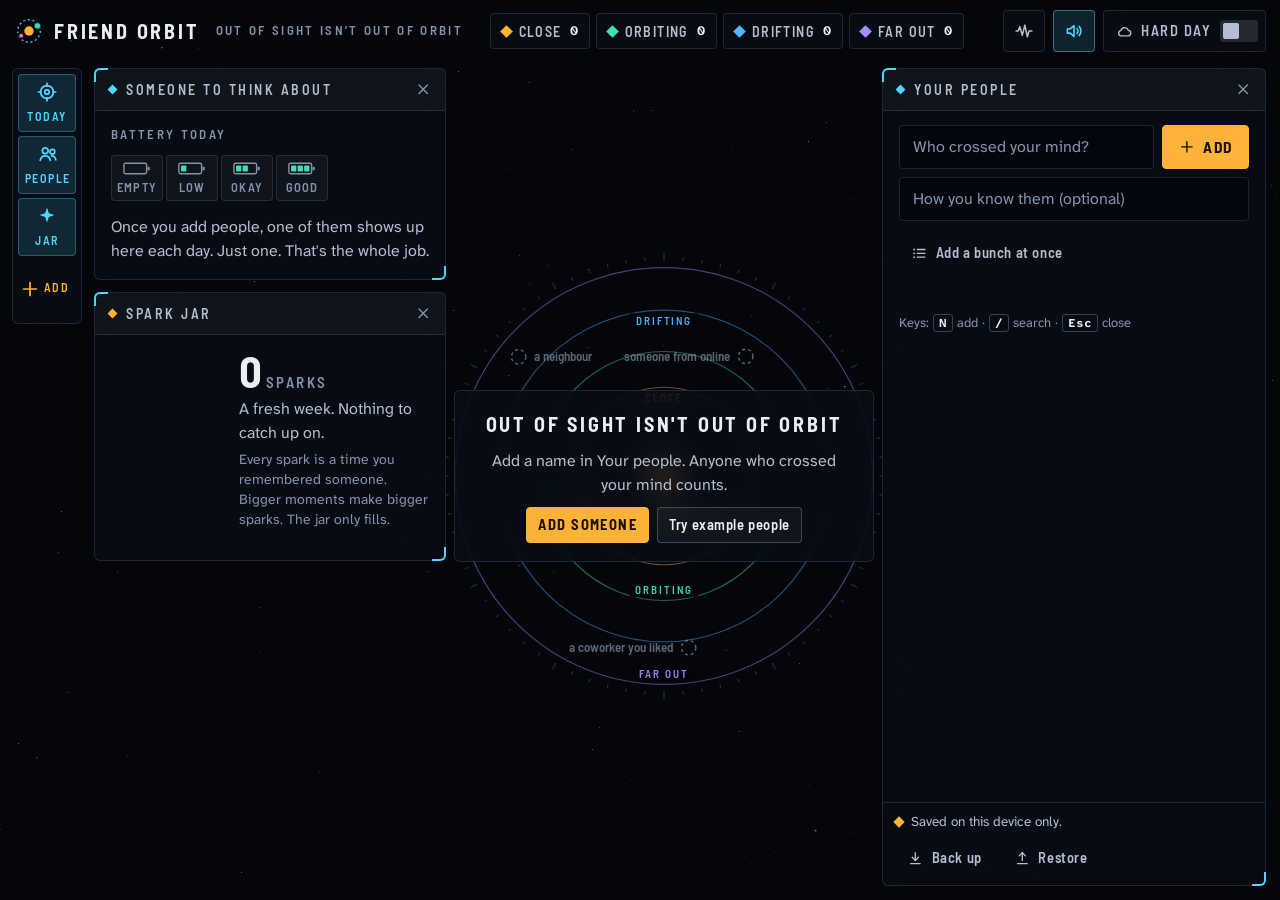
==== commit 245fbb3e: "fix(friend-orbit): stop orbit smearing on phones; size sparks by moment - Repaint the whole sky ever" ====
--- a/friend-orbit/index.html
+++ b/friend-orbit/index.html
@@ -135,9 +135,8 @@
 .chip[aria-pressed="true"],.chip[aria-checked="true"]{border-color:var(--cyan);background:rgba(79,214,255,.2);color:#fff}
 .chip.small{min-height:34px;padding:4px 10px;font-size:14.5px}
 .chip.liked::after{content:"";width:6px;height:6px;background:var(--calm);transform:rotate(45deg);margin-left:2px}
-.chip.kind .ico{color:hsl(var(--h,40) 82% 66%)}
-.chip.thought{border-color:rgba(255,178,56,.45);background:var(--amber-soft)}
-.chip.thought .ico{color:var(--amber)}
+.chip.kind .ico{color:var(--k,var(--cyan))}
+.chip.thought{border-color:rgba(227,233,255,.4);background:rgba(227,233,255,.08)}
 .field{width:100%;min-width:0;min-height:44px;padding:9px 13px;border-radius:4px;border:1px solid var(--edge);background:rgba(0,0,0,.35);color:var(--ink);font-size:16px}
 .field:focus{outline:none;border-color:var(--cyan);box-shadow:0 0 0 3px rgba(79,214,255,.18)}
 .field::placeholder{color:var(--ink-3)}
@@ -184,10 +183,13 @@
 
 /* jar */
 .wins-row{display:flex;gap:16px;align-items:center}
-.jar{width:84px;flex:none}
+.jar{width:112px;flex:none}
 .jar .glass{fill:rgba(255,255,255,.03);stroke:var(--ink-3);stroke-width:2.2}
 .jar .lid{fill:var(--amber)}
-.jar-star{fill:hsl(var(--h) 82% 62%);stroke:hsl(var(--h) 60% 24%);stroke-width:1}
+.jar-spark{stroke:rgba(4,6,11,.75);stroke-width:1}
+.jar-key{display:flex;flex-wrap:wrap;gap:4px 14px;margin:0;padding:0;list-style:none}
+.jar-key li{display:inline-flex;align-items:center;gap:6px;font-family:var(--font-hud);font-weight:600;font-size:13.5px;letter-spacing:.06em;text-transform:uppercase;color:var(--ink-2)}
+.jar-key i{display:block;flex:none;border-radius:50%;background:var(--k);box-shadow:0 0 0 1px rgba(4,6,11,.75)}
 .big-n{margin:0;font-family:var(--font-hud);font-weight:700;font-size:44px;line-height:1;font-variant-numeric:tabular-nums}
 .big-n small{font-size:15px;font-weight:600;letter-spacing:.16em;text-transform:uppercase;color:var(--ink-3);margin-left:4px}
 .wins-row p{margin:0}
@@ -454,9 +456,10 @@
         <div style="display:grid;gap:4px;min-width:0">
           <p class="big-n" id="spark-n">0<small>sparks</small></p>
           <p id="spark-week" class="muted"></p>
-          <p class="fine">Every spark is a time you remembered someone. The jar only fills.</p>
+          <p class="fine">Every spark is a time you remembered someone. Bigger moments make bigger sparks. The jar only fills.</p>
         </div>
       </div>
+      <ul class="jar-key" id="jar-key" aria-label="What the spark sizes and colours mean"></ul>
       <div class="upcoming" id="upcoming" hidden></div>
     </div>
   </section>
@@ -557,15 +560,17 @@
 function debounce(fn, ms){ let t = 0; return (...a) => { clearTimeout(t); t = setTimeout(() => fn(...a), ms); }; }
 
 const MONTHS = ['January','February','March','April','May','June','July','August','September','October','November','December'];
+// size: how big the moment is (0 a thought … 4 catching up in person). It sets the
+// spark's size in the jar, the ping on the orbit and how big the sound is.
 const KINDS = {
-  thought: {label:'Thought of them',       past:'Thought of them',      icon:'i-spark',  cost:0, contact:false},
-  they:    {label:'They reached out',      past:'They reached out',     icon:'i-in',     cost:0, contact:true},
-  react:   {label:'Sent a meme or a heart',past:'Sent a meme or heart', icon:'i-heart',  cost:1, contact:true},
-  text:    {label:'Texted',                past:'Texted',               icon:'i-bubble', cost:2, contact:true},
-  voice:   {label:'Voice note',            past:'Sent a voice note',    icon:'i-mic',    cost:2, contact:true},
-  game:    {label:'Gamed together',        past:'Gamed together',       icon:'i-game',   cost:3, contact:true},
-  call:    {label:'Called',                past:'Called',               icon:'i-phone',  cost:3, contact:true},
-  hang:    {label:'Hung out',              past:'Hung out',             icon:'i-cup',    cost:4, contact:true},
+  thought: {label:'Thought of them',       past:'Thought of them',      short:'Thought',    icon:'i-spark',  cost:0, contact:false, size:0, color:'#e3e9ff'},
+  they:    {label:'They reached out',      past:'They reached out',     short:'They reached out', icon:'i-in', cost:0, contact:true, size:2, color:'#9be37a'},
+  react:   {label:'Sent a meme or a heart',past:'Sent a meme or heart', short:'Socials',    icon:'i-heart',  cost:1, contact:true,  size:1, color:'#ff7ab8'},
+  text:    {label:'Texted',                past:'Texted',               short:'Text',       icon:'i-bubble', cost:2, contact:true,  size:2, color:'#4fd6ff'},
+  voice:   {label:'Voice note',            past:'Sent a voice note',    short:'Voice note', icon:'i-mic',    cost:2, contact:true,  size:2, color:'#3fe0b5'},
+  game:    {label:'Gamed together',        past:'Gamed together',       short:'Gaming',     icon:'i-game',   cost:3, contact:true,  size:3, color:'#ff8a4c'},
+  call:    {label:'Called',                past:'Called',               short:'Call',       icon:'i-phone',  cost:3, contact:true,  size:3, color:'#a78bff'},
+  hang:    {label:'Caught up in person',   past:'Caught up in person',  short:'Catch-up',   icon:'i-cup',    cost:4, contact:true,  size:4, color:'#ffb238'},
 };
 const KIND_ORDER = ['thought','react','text','voice','game','call','hang','they'];
 const KIND_CHANNEL = {react:['memes','social'], text:['text'], voice:['voice'], game:['games'], call:['calls','video'], hang:['irl']};
@@ -876,9 +881,19 @@
     close(){ noise({dur: .2, vol: .022, f1: 2200, f2: 420}); tone({f: 780, f2: 440, dur: .18, vol: .03, type: 'triangle', send: .4}); },
     scan(){ noise({dur: .3, vol: .025, f1: 600, f2: 3600, q: 3}); tone({f: 320, f2: 1400, dur: .24, vol: .03, type: 'triangle', send: .5}); },
     thought(){ [1046.5, 1568].forEach((f, i) => tone({f, t0: i * .09, dur: 1.2, vol: .045, attack: .01, send: .85})); },
-    contact(){
-      [523.25, 659.25, 783.99, 1174.66].forEach((f, i) => tone({f, type: i % 2 ? 'sine' : 'triangle', t0: i * .075, dur: 1.7, vol: .05, attack: .012, send: .9, pan: (i - 1.5) * .25}));
-      tone({f: 130.81, dur: 1.4, vol: .05, attack: .03, send: .3});
+    // contact cues grow with the moment: socials < text < call < catching up
+    social(){ tone({f: 1568, f2: 2093, dur: .16, vol: .03, send: .45}); tone({f: 2349.3, t0: .07, dur: .5, vol: .022, send: .7}); },
+    text(){ [783.99, 987.77, 1174.66].forEach((f, i) => tone({f, t0: i * .07, dur: 1.1, vol: .042, attack: .01, send: .8, pan: (i - 1) * .3})); },
+    call(){
+      [523.25, 659.25, 783.99, 1174.66].forEach((f, i) => tone({f, type: i % 2 ? 'sine' : 'triangle', t0: i * .075, dur: 1.9, vol: .05, attack: .012, send: .9, pan: (i - 1.5) * .25}));
+      tone({f: 130.81, dur: 1.6, vol: .055, attack: .03, send: .3});
+    },
+    catchup(){
+      noise({dur: 1.1, vol: .028, f1: 180, f2: 2400, q: .9, send: .8});
+      tone({f: 65.41, dur: 3.2, vol: .07, attack: .25, send: .2});
+      [130.81, 196, 261.63, 329.63, 392, 493.88, 587.33, 783.99, 1046.5].forEach((f, i) =>
+        tone({f, type: i % 3 ? 'sine' : 'triangle', t0: .18 + i * .06, dur: 3.4 - i * .12, vol: .04, attack: .02, send: .95, pan: ((i % 5) - 2) * .2}));
+      [2093, 2637, 3136].forEach((f, i) => tone({f, t0: .9 + i * .11, dur: 1.4, vol: .016, send: 1}));
     },
     add(){ noise({dur: .6, vol: .03, f1: 200, f2: 3000, q: 1.1, send: .6}); tone({f: 220, f2: 880, dur: .5, vol: .035, type: 'triangle', send: .5}); tone({f: 1318.5, t0: .45, dur: 1, vol: .04, send: .9}); },
     toggle(){ tone({f: 880, dur: .06, vol: .035}); tone({f: 1320, dur: .08, vol: .03, t0: .06}); },
@@ -893,8 +908,59 @@
     fx.gain.value = state.hardDay ? .5 : 1;
     try { CUES[name](); } catch (e) {}
   }
-  function startAmb(){
+  // Your own ambient tracks, if they sit next to the app. Missing files fall back to the synth drone.
+  const TRACKS = {main: 'audio/ambient.mp3', calm: 'audio/hard-day.mp3'};
+  const trackCache = {};
+  function loadTrack(url){
+    if (!(url in trackCache)) trackCache[url] = fetch(url)
+      .then(r => r.ok && /^audio\//.test(r.headers.get('content-type') || '') ? r.blob() : null)
+      .then(b => b && b.size ? URL.createObjectURL(b) : null)
+      .catch(() => null);
+    return trackCache[url];
+  }
+  // Two players crossfading over the seam, so any track loops without a gap or a jump.
+  function looper(src, out){
+    const XF = 6, els = [], gs = [];
+    for (let i = 0; i < 2; i++){
+      const el = new Audio(); el.src = src; el.preload = 'auto';
+      const g = ac.createGain(); g.gain.value = 0;
+      ac.createMediaElementSource(el).connect(g); g.connect(out);
+      els.push(el); gs.push(g);
+    }
+    let cur = 0, dead = false, paused = false;
+    function fade(i, to, sec){ const t = ac.currentTime, g = gs[i].gain; g.cancelScheduledValues(t); g.setValueAtTime(g.value, t); g.linearRampToValueAtTime(to, t + sec); }
+    function begin(i){ els[i].currentTime = 0; els[i].play().catch(() => {}); fade(i, 1, XF); }
+    const timer = setInterval(() => {
+      const el = els[cur];
+      if (dead || paused || !el.duration || el.currentTime < el.duration - XF - .4) return;
+      const old = cur; cur = 1 - cur; begin(cur); fade(old, 0, XF);
+      setTimeout(() => { if (cur !== old && !dead) els[old].pause(); }, (XF + .6) * 1000);
+    }, 400);
+    begin(cur);
+    return {
+      pause(){ paused = true; els.forEach(e => e.pause()); },
+      resume(){ if (!paused || dead) return; paused = false; els[cur].play().catch(() => {}); },
+      stop(){ dead = true; clearInterval(timer); els.forEach(e => { e.pause(); e.removeAttribute('src'); e.load(); }); },
+    };
+  }
+  let ambToken = 0;
+  async function startAmb(){
     if (amb || !ac) return;
+    const want = state.hardDay ? 'calm' : 'main', token = ++ambToken;
+    amb = {want, pending: true};
+    let src = await loadTrack(TRACKS[want]);
+    if (!src && want === 'calm') src = await loadTrack(TRACKS.main);
+    if (token !== ambToken || !amb || !amb.pending) return;
+    if (src){
+      const t = ac.currentTime, g = ac.createGain();
+      g.gain.setValueAtTime(.0001, t); g.gain.exponentialRampToValueAtTime(state.hardDay ? .24 : .32, t + 4);
+      g.connect(master);
+      amb = {want, src, g, nodes: [], loop: looper(src, g)};
+      return;
+    }
+    synthAmb(want);
+  }
+  function synthAmb(want){
     const t = ac.currentTime;
     const g = ac.createGain(); g.gain.setValueAtTime(.0001, t); g.gain.exponentialRampToValueAtTime(.06, t + 4);
     const lp = ac.createBiquadFilter(); lp.type = 'lowpass'; lp.frequency.value = 300; lp.Q.value = .8;
@@ -912,14 +978,31 @@
     lp.connect(g); g.connect(master);
     const s = ac.createGain(); s.gain.value = .6; g.connect(s); s.connect(wet);
     lfo.start(); sh.start(); trem.start();
-    amb = {g, nodes: [...nodes, lfo, sh, trem]};
+    amb = {want, g, nodes: [...nodes, lfo, sh, trem]};
   }
   function stopAmb(){
     if (!amb || !ac) return;
-    const a = amb, t = ac.currentTime; amb = null;
+    const a = amb, t = ac.currentTime; amb = null; ambToken++;
+    if (a.pending) return;
     a.g.gain.cancelScheduledValues(t); a.g.gain.setValueAtTime(Math.max(a.g.gain.value, .0001), t);
     a.g.gain.exponentialRampToValueAtTime(.0001, t + 1.8);
     a.nodes.forEach(n => { try { n.stop(t + 1.9); } catch (e) {} });
+    if (a.loop) setTimeout(() => a.loop.stop(), 2000);
+  }
+  // Hard day mode switches to the calm track if you added one, otherwise it just gets quieter.
+  async function moodChanged(){
+    if (!amb || amb.pending || !on || !ambOn) return;
+    const want = state.hardDay ? 'calm' : 'main';
+    if (amb.want === want) return;
+    const main = await loadTrack(TRACKS.main), calm = await loadTrack(TRACKS.calm);
+    const src = want === 'calm' ? calm || main : main;
+    if (!amb || amb.pending || amb.want === want) return;
+    if (src === (amb.src || null)){
+      amb.want = want;
+      if (amb.loop) amb.g.gain.setTargetAtTime(state.hardDay ? .24 : .32, ac.currentTime, .8);
+      return;
+    }
+    stopAmb(); startAmb();
   }
   function unlock(){
     if (!on) return;
@@ -951,9 +1034,11 @@
   }
   document.addEventListener('visibilitychange', () => {
     if (!ac) return;
-    if (document.hidden) ac.suspend(); else if (on) ac.resume();
+    const loop = amb && amb.loop;
+    if (document.hidden){ if (loop) loop.pause(); ac.suspend(); }
+    else if (on){ ac.resume(); if (loop) loop.resume(); }
   });
-  return {play, unlock, reflect, toggleSound, toggleAmbience};
+  return {play, unlock, reflect, toggleSound, toggleAmbience, moodChanged};
 })();
 const unlockAudio = () => Sound.unlock();
 document.addEventListener('pointerdown', unlockAudio, true);
@@ -963,11 +1048,10 @@
 const Orbit = (() => {
   const TAU = Math.PI * 2;
   const cv = $('#space'), ctx = cv.getContext('2d'), tip = $('#orbit-tip'), breathEl = $('#breath'), overlay = $('#orbit-overlay');
-  const bgc = document.createElement('canvas'), bgx = bgc.getContext('2d');
   const C = {void: '#04060b', ink: '#e9eef7', ink2: 'rgba(205,215,232,.78)', ink3: 'rgba(150,165,190,.6)', tick: 'rgba(150,170,205,.3)', cyan: '#4fd6ff', amber: '#ffb238', calm: '#3fe0b5', knock: 'rgba(4,6,11,.78)'};
   const ZC = {close: '#ffb238', orbit: '#3fe0b5', drift: '#4fb6ff', far: '#a78bff'};
   const PRI = {far: 1, drift: 2, orbit: 3, close: 4};
-  const base = h => `hsl(${h},82%,62%)`, shade = h => `hsl(${h},70%,42%)`, rim = h => `hsl(${h},60%,24%)`, hsla = (h, a) => `hsla(${h},82%,62%,${a})`;
+  const base = h => `hsl(${h},82%,62%)`, shade = h => `hsl(${h},70%,42%)`, rim = h => `hsl(${h},60%,24%)`;
   const hexA = (hex, a) => { const n = parseInt(hex.slice(1), 16); return `rgba(${n >> 16 & 255},${n >> 8 & 255},${n & 255},${a})`; };
   const hitRect = (a, b) => a.x < b.x + b.w && b.x < a.x + a.w && a.y < b.y + b.h && b.y < a.y + a.h;
   let W = 0, H = 0, dpr = 1, F = {body: 'sans-serif', hud: 'sans-serif', mono: 'monospace'};
@@ -987,22 +1071,24 @@
     let s = 7; const rnd = () => (s = (s * 16807) % 2147483647) / 2147483647;
     stars = Array.from({length: 260}, () => ({x: rnd(), y: rnd(), r: rnd() < .12 ? 1.3 : .8, a: .18 + rnd() * .5}));
   }
+  // Paint the whole sky every frame. A cached offscreen copy is not safe here:
+  // mobile browsers can silently blank detached canvases, and then old frames smear.
   function paintBg(){
-    bgc.width = cv.width; bgc.height = cv.height;
-    bgx.setTransform(dpr, 0, 0, dpr, 0, 0);
-    bgx.fillStyle = C.void; bgx.fillRect(0, 0, W, H);
+    ctx.globalAlpha = 1; ctx.globalCompositeOperation = 'source-over';
+    ctx.fillStyle = C.void; ctx.fillRect(0, 0, W, H);
     const n = Math.round(clamp(W * H / 7000, 60, 260));
+    ctx.fillStyle = '#dfe8ff';
     for (let i = 0; i < n; i++){
-      const st = stars[i]; bgx.globalAlpha = st.a; bgx.fillStyle = '#dfe8ff';
-      bgx.fillRect(Math.round(st.x * W), Math.round(st.y * H), st.r, st.r);
-    }
-    bgx.globalAlpha = 1;
+      const st = stars[i]; ctx.globalAlpha = st.a;
+      ctx.fillRect(Math.round(st.x * W), Math.round(st.y * H), st.r, st.r);
+    }
+    ctx.globalAlpha = 1;
   }
   function resize(){
     dpr = Math.min(2, window.devicePixelRatio || 1);
     W = innerWidth; H = innerHeight;
     cv.width = Math.round(W * dpr); cv.height = Math.round(H * dpr);
-    paintBg(); draw();
+    draw();
   }
   function setFrame(r){
     const minR = Math.min(W, H) * .24;
@@ -1113,9 +1199,8 @@
   function draw(){
     if (!W) return;
     const still = reduceMotion.matches;
-    ctx.setTransform(1, 0, 0, 1, 0, 0);
-    ctx.drawImage(bgc, 0, 0);
     ctx.setTransform(dpr, 0, 0, dpr, 0, 0);
+    paintBg();
     const {cx, cy, R} = cur;
     if (!R) return;
     const s = clamp(R / 300, .8, 1.2), b4 = bounds();
@@ -1207,9 +1292,9 @@
       const k = 1 - p.life / p.max;
       if (k < 0) continue;
       ctx.globalAlpha = Math.max(0, 1 - k);
-      ctx.strokeStyle = p.gold ? C.amber : hsla(p.hue, 1); ctx.lineWidth = 2;
+      ctx.strokeStyle = p.color; ctx.lineWidth = p.width;
       const b = bodies.get(p.id), x = b ? b.x : p.x, y = b ? b.y : p.y;
-      ctx.beginPath(); ctx.arc(x, y, p.r0 + k * 52 * s, 0, TAU); ctx.stroke();
+      ctx.beginPath(); ctx.arc(x, y, p.r0 + k * p.reach * s, 0, TAU); ctx.stroke();
     }
     ctx.globalAlpha = 1;
     placeTip();
@@ -1283,11 +1368,15 @@
   cv.addEventListener('pointerleave', () => { over = false; setHover(null); schedule(); });
   cv.addEventListener('click', e => { const b = hit(e.clientX, e.clientY); if (b) openDrawer(b.id); });
 
-  function burst(id, big){
+  // size 0 (a thought) to 4 (catching up in person): more, wider, longer rings
+  function burst(id, size = 2, color = C.cyan){
     const b = bodies.get(id);
     if (!b || reduceMotion.matches) return;
-    pings.push({id, x: b.x, y: b.y, hue: b.hue, r0: b.pr, life: 1.1, max: 1.1, gold: false});
-    if (big) pings.push({id, x: b.x, y: b.y, hue: b.hue, r0: b.pr, life: 1.5, max: 1.1, gold: true});
+    const reach = [36, 30, 52, 70, 104][size], rings = [1, 1, 1, 2, 3][size], width = [1.6, 1.6, 2, 2.4, 3][size];
+    for (let i = 0; i < rings; i++){
+      const max = 1.1 + size * .15;
+      pings.push({id, x: b.x, y: b.y, r0: b.pr, life: max + i * .35, max, reach, width, color: i ? C.amber : color});
+    }
     kick();
   }
   function setPulse(id){ if (pulse === id) return; pulse = id; kick(); draw(); }
@@ -1295,6 +1384,7 @@
 
   seedStars();
   addEventListener('resize', () => { resize(); layoutSpace(); });
+  cv.addEventListener('contextrestored', () => draw());
   reduceMotion.addEventListener('change', () => { setDim(dim); kick(); });
   document.addEventListener('visibilitychange', () => { if (!document.hidden) kick(); });
   if (document.fonts && document.fonts.ready) document.fonts.ready.then(readFonts);
@@ -1438,7 +1528,7 @@
 
 function kindChip(f, k, extra = ''){
   const K = KINDS[k], like = likesKind(f, k);
-  return `<button class="chip kind${k === 'thought' ? ' thought' : ''}${like ? ' liked' : ''}${extra}" style="--h:${f.hue}" data-act="log" data-id="${f.id}" data-kind="${k}" data-fk="log:${f.id}:${k}"${like ? ` title="${esc(first(f))} likes this"` : ''}>${ico(K.icon)} ${esc(K.label)}</button>`;
+  return `<button class="chip kind${k === 'thought' ? ' thought' : ''}${like ? ' liked' : ''}${extra}" style="--k:${K.color}" data-act="log" data-id="${f.id}" data-kind="${k}" data-fk="log:${f.id}:${k}"${like ? ` title="${esc(first(f))} likes this"` : ''}>${ico(K.icon)} ${esc(K.label)}</button>`;
 }
 function avatar(f, size = 46){
   return `<span class="avatar${f.safe ? ' safe' : ''}${f.resting ? ' resting' : ''}" style="--h:${f.hue};--sz:${size}px" aria-hidden="true">${esc(f.glyph || initials(f))}</span>`;
@@ -1493,26 +1583,59 @@
   });
 }
 
-const JAR_SLOTS = (() => {
-  const s = []; let row = 0;
-  for (let y = 127; y >= 58; y -= 9, row++){
-    for (let x = 28 + (row % 2 ? 4.5 : 0); x <= 93; x += 9) s.push([x, y]);
-  }
-  return s;
-})();
+// Spark radius by moment size: a thought is a speck, catching up in person is a big gem.
+const SPARK_R = [2.3, 3.1, 4.3, 6.3, 10];
+// Drop each spark straight down into the jar and let it rest on whatever it lands on.
+function packJar(sparks){
+  const L = 20.6, Rt = 99.4, FLOOR = 133.6, TOP = 55, CR = 12.6, CL = L + CR, CRx = Rt - CR, CY = FLOOR - CR, GAP = .5;
+  const placed = [];
+  for (const sp of sparks){
+    const r = sp.r;
+    let best = null;
+    for (let x = L + r; x <= Rt - r + .001; x += 1.25){
+      let y = FLOOR - r;
+      const corner = x < CL ? CL : x > CRx ? CRx : null;
+      if (corner !== null){ const room = CR - r, dx = x - corner; if (Math.abs(dx) > room) continue; y = Math.min(y, CY + Math.sqrt(room * room - dx * dx)); }
+      for (const c of placed){
+        const need = r + c.r + GAP, dx = x - c.x;
+        if (Math.abs(dx) < need) y = Math.min(y, c.y - Math.sqrt(need * need - dx * dx));
+      }
+      if (y - r < TOP) continue;
+      const jitter = ((hashStr(sp.id + x.toFixed(2)) % 1000) / 1000) * .6;
+      if (!best || y + jitter > best.score){ best = {x, y, score: y + jitter}; }
+    }
+    if (best) placed.push({...sp, x: best.x, y: best.y});
+  }
+  return placed;
+}
+let jarKey = '';
 function renderWins(){
   const now = Date.now(), wk = now - 7 * DAY;
   let total = 0, week = 0; const people = new Set(), sparks = [];
   for (const f of state.friends.values()) for (const l of f.log){
-    total++; sparks.push({at: l.at, hue: f.hue});
+    const K = KINDS[l.kind];
+    total++; sparks.push({id: l.id, at: l.at, kind: l.kind, r: SPARK_R[K.size], color: K.color, who: first(f)});
     if (l.at >= wk){ week++; people.add(f.id); }
   }
-  sparks.sort((a, b) => a.at - b.at);
-  const shown = sparks.slice(-JAR_SLOTS.length);
-  let jar = `<rect class="lid" x="36" y="8" width="48" height="11" rx="2"/>
-    <path class="glass" d="M40 19v7c0 4-22 8-22 26v70c0 8 6 14 14 14h56c8 0 14-6 14-14V52c0-18-22-22-22-26v-7z"/>`;
-  shown.forEach((s, i) => { const [x, y] = JAR_SLOTS[i]; jar += `<circle class="jar-star" style="--h:${s.hue}" cx="${x}" cy="${y}" r="3.6"/>`; });
-  $('#jar').innerHTML = jar;
+  // keep the newest sparks that fit, then pour them in oldest first
+  sparks.sort((a, b) => b.at - a.at);
+  const shown = []; let area = 0;
+  for (const sp of sparks){ area += Math.PI * sp.r * sp.r; if (area > 3900) break; shown.push(sp); }
+  shown.reverse();
+  const key = shown.map(sp => sp.id).join(',');
+  if (key !== jarKey){
+    jarKey = key;
+    let jar = `<rect class="lid" x="36" y="8" width="48" height="11" rx="2"/>
+      <path class="glass" d="M40 19v7c0 4-22 8-22 26v70c0 8 6 14 14 14h56c8 0 14-6 14-14V52c0-18-22-22-22-26v-7z"/>`;
+    for (const sp of packJar(shown)){
+      jar += `<circle class="jar-spark" fill="${sp.color}" cx="${sp.x.toFixed(1)}" cy="${sp.y.toFixed(1)}" r="${sp.r}"><title>${esc(KINDS[sp.kind].past)} · ${esc(sp.who)}</title></circle>`;
+      if (sp.r >= 6) jar += `<circle fill="rgba(255,255,255,.8)" cx="${(sp.x - sp.r * .38).toFixed(1)}" cy="${(sp.y - sp.r * .38).toFixed(1)}" r="${(sp.r * .2).toFixed(1)}"/>`;
+    }
+    $('#jar').innerHTML = jar;
+    const kinds = [...new Set(shown.map(sp => sp.kind))];
+    const keyKinds = (kinds.length ? kinds : ['hang', 'call', 'text', 'react']).sort((a, b) => KINDS[b].size - KINDS[a].size || KIND_ORDER.indexOf(a) - KIND_ORDER.indexOf(b));
+    $('#jar-key').innerHTML = keyKinds.map(k => { const d = Math.round(SPARK_R[KINDS[k].size] * 1.5); return `<li><i style="--k:${KINDS[k].color};width:${d}px;height:${d}px"></i>${esc(KINDS[k].short)}</li>`; }).join('');
+  }
   $('#jar').setAttribute('aria-label', `Spark jar holding ${total} ${total === 1 ? 'spark' : 'sparks'}`);
   $('#spark-n').innerHTML = `${total}<small>${total === 1 ? 'spark' : 'sparks'}</small>`;
   $('#spark-week').textContent = isLoading() ? '' : week
@@ -1839,8 +1962,8 @@
   if (state.openId === id) state.noteFor = entry.id;
   state.expanded.delete(id);
   commit(f);
-  Orbit.burst(id, KINDS[kind].contact);
-  Sound.play(kind === 'thought' ? 'thought' : 'contact');
+  Orbit.burst(id, KINDS[kind].size, KINDS[kind].color);
+  Sound.play(['thought', 'social', 'text', 'call', 'catchup'][KINDS[kind].size]);
   const row = document.querySelector(`.prow[data-id="${CSS.escape(id)}"]`);
   if (row){ row.classList.remove('flash'); void row.offsetWidth; row.classList.add('flash'); }
   const line = pickOne(kind === 'thought' ? THOUGHT_LINES : CONTACT_LINES).replace('{n}', first(f));
@@ -1955,6 +2078,7 @@
   state.hardDay = on; prefs.hardDay = on; savePrefs();
   applyHardDay(); renderAll();
   Sound.play(on ? 'harbor' : 'toggle');
+  Sound.moodChanged();
 }
 
 async function copyText(text){
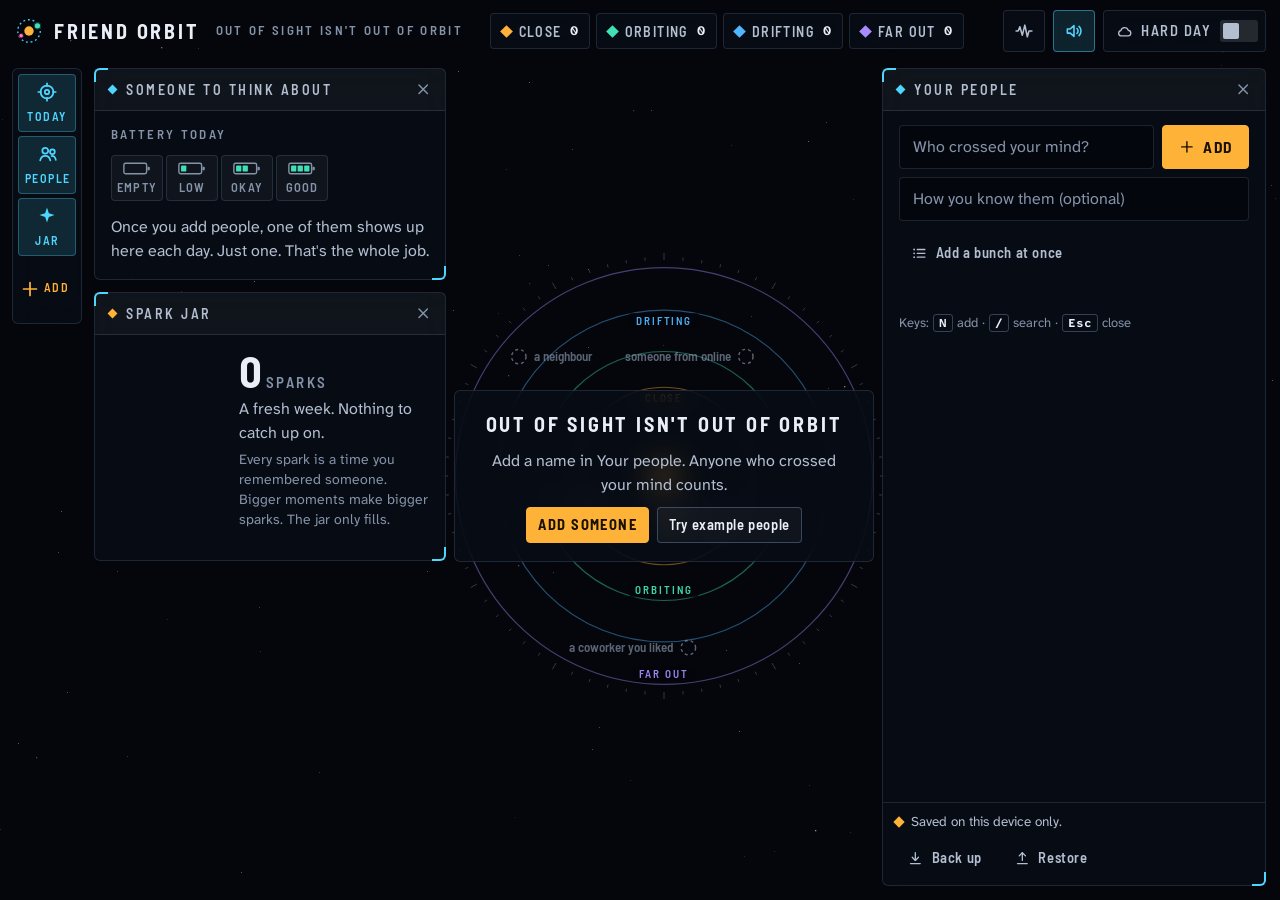
==== commit 196f1637: "feat(friend-orbit): add main ambient track; scale loop crossfade to track length - audio/ambient.mp3" ====
--- a/friend-orbit/index.html
+++ b/friend-orbit/index.html
@@ -920,7 +920,9 @@
   }
   // Two players crossfading over the seam, so any track loops without a gap or a jump.
   function looper(src, out){
-    const XF = 6, els = [], gs = [];
+    const els = [], gs = [];
+    // crossfade is up to 6s, but never more than a quarter of the track, so short tracks still breathe
+    const xf = () => { const d = els[cur].duration; return d && isFinite(d) ? Math.max(1.5, Math.min(6, d / 4)) : 3; };
     for (let i = 0; i < 2; i++){
       const el = new Audio(); el.src = src; el.preload = 'auto';
       const g = ac.createGain(); g.gain.value = 0;
@@ -929,14 +931,14 @@
     }
     let cur = 0, dead = false, paused = false;
     function fade(i, to, sec){ const t = ac.currentTime, g = gs[i].gain; g.cancelScheduledValues(t); g.setValueAtTime(g.value, t); g.linearRampToValueAtTime(to, t + sec); }
-    function begin(i){ els[i].currentTime = 0; els[i].play().catch(() => {}); fade(i, 1, XF); }
+    function begin(i, sec){ els[i].currentTime = 0; els[i].play().catch(() => {}); fade(i, 1, sec); }
     const timer = setInterval(() => {
-      const el = els[cur];
-      if (dead || paused || !el.duration || el.currentTime < el.duration - XF - .4) return;
-      const old = cur; cur = 1 - cur; begin(cur); fade(old, 0, XF);
-      setTimeout(() => { if (cur !== old && !dead) els[old].pause(); }, (XF + .6) * 1000);
+      const el = els[cur], X = xf();
+      if (dead || paused || !el.duration || el.currentTime < el.duration - X - .4) return;
+      const old = cur; cur = 1 - cur; begin(cur, X); fade(old, 0, X);
+      setTimeout(() => { if (cur !== old && !dead) els[old].pause(); }, (X + .6) * 1000);
     }, 400);
-    begin(cur);
+    begin(cur, 1.5);
     return {
       pause(){ paused = true; els.forEach(e => e.pause()); },
       resume(){ if (!paused || dead) return; paused = false; els[cur].play().catch(() => {}); },
